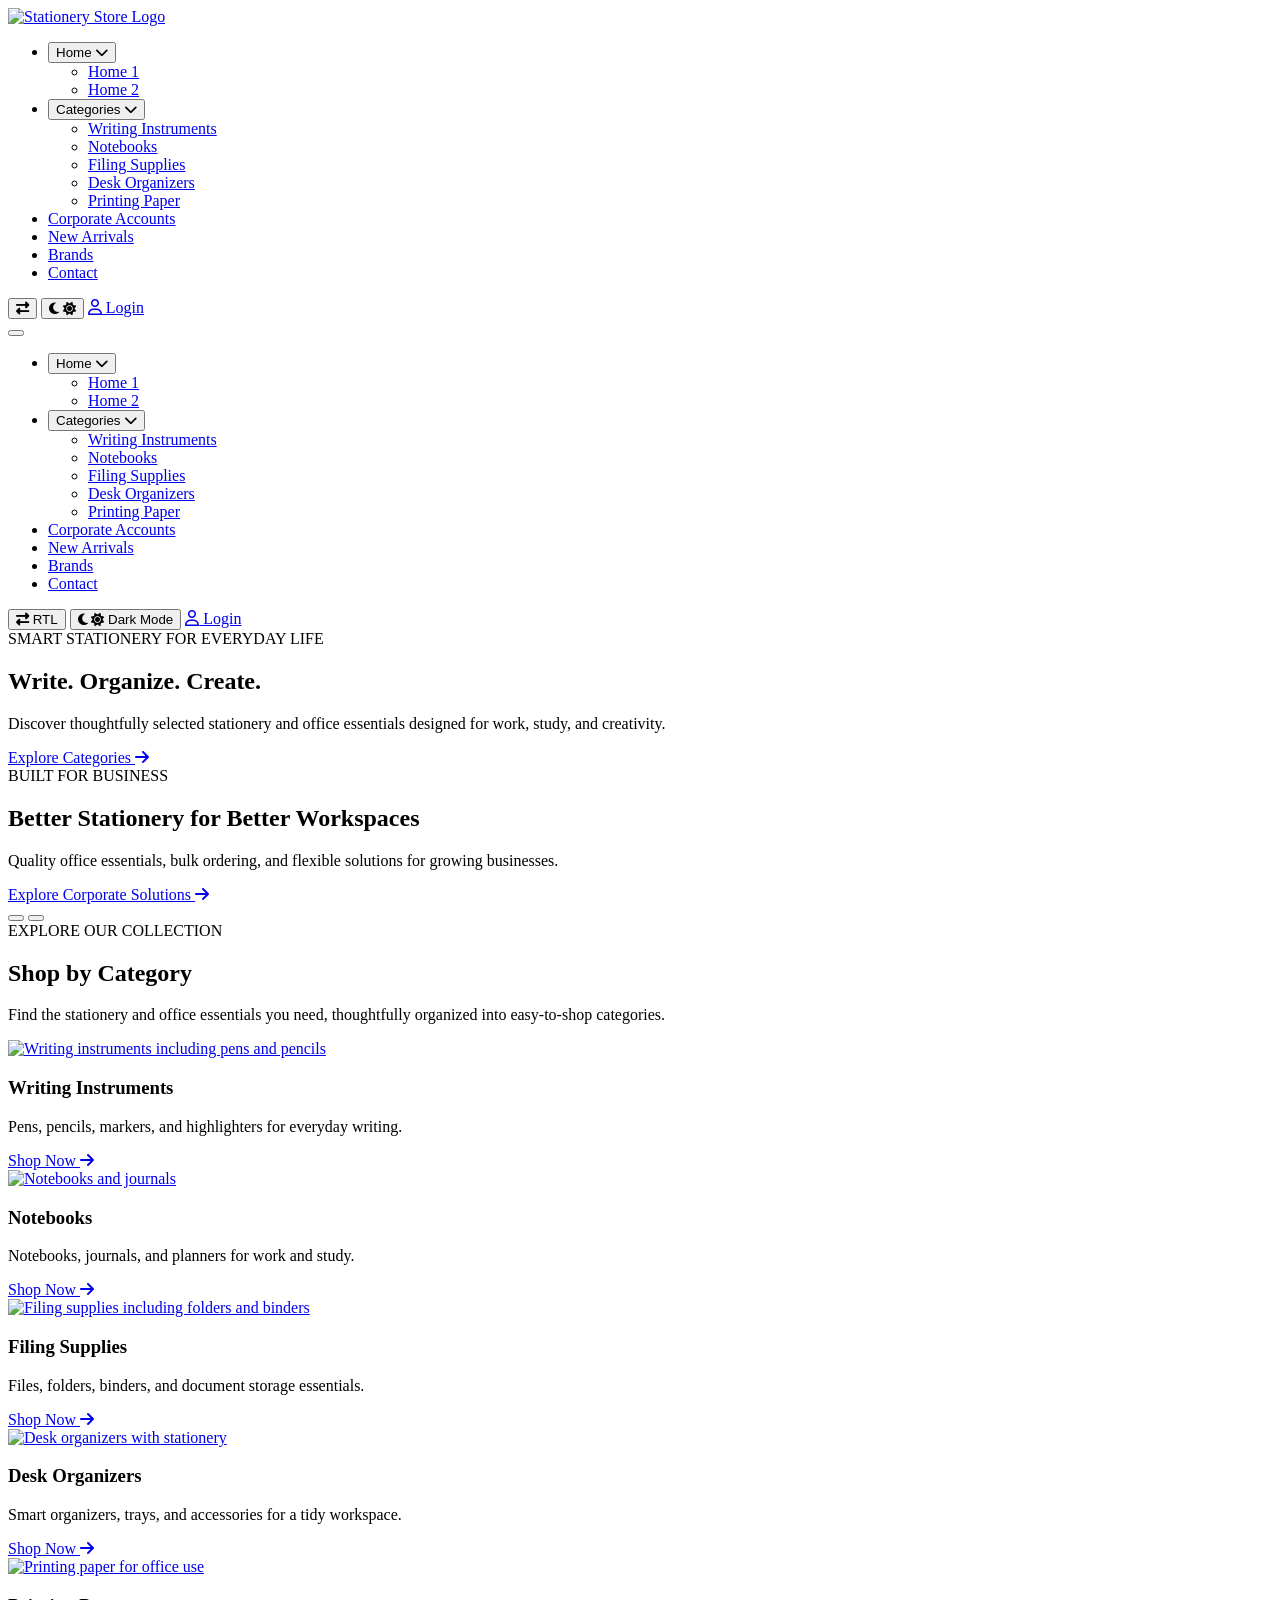
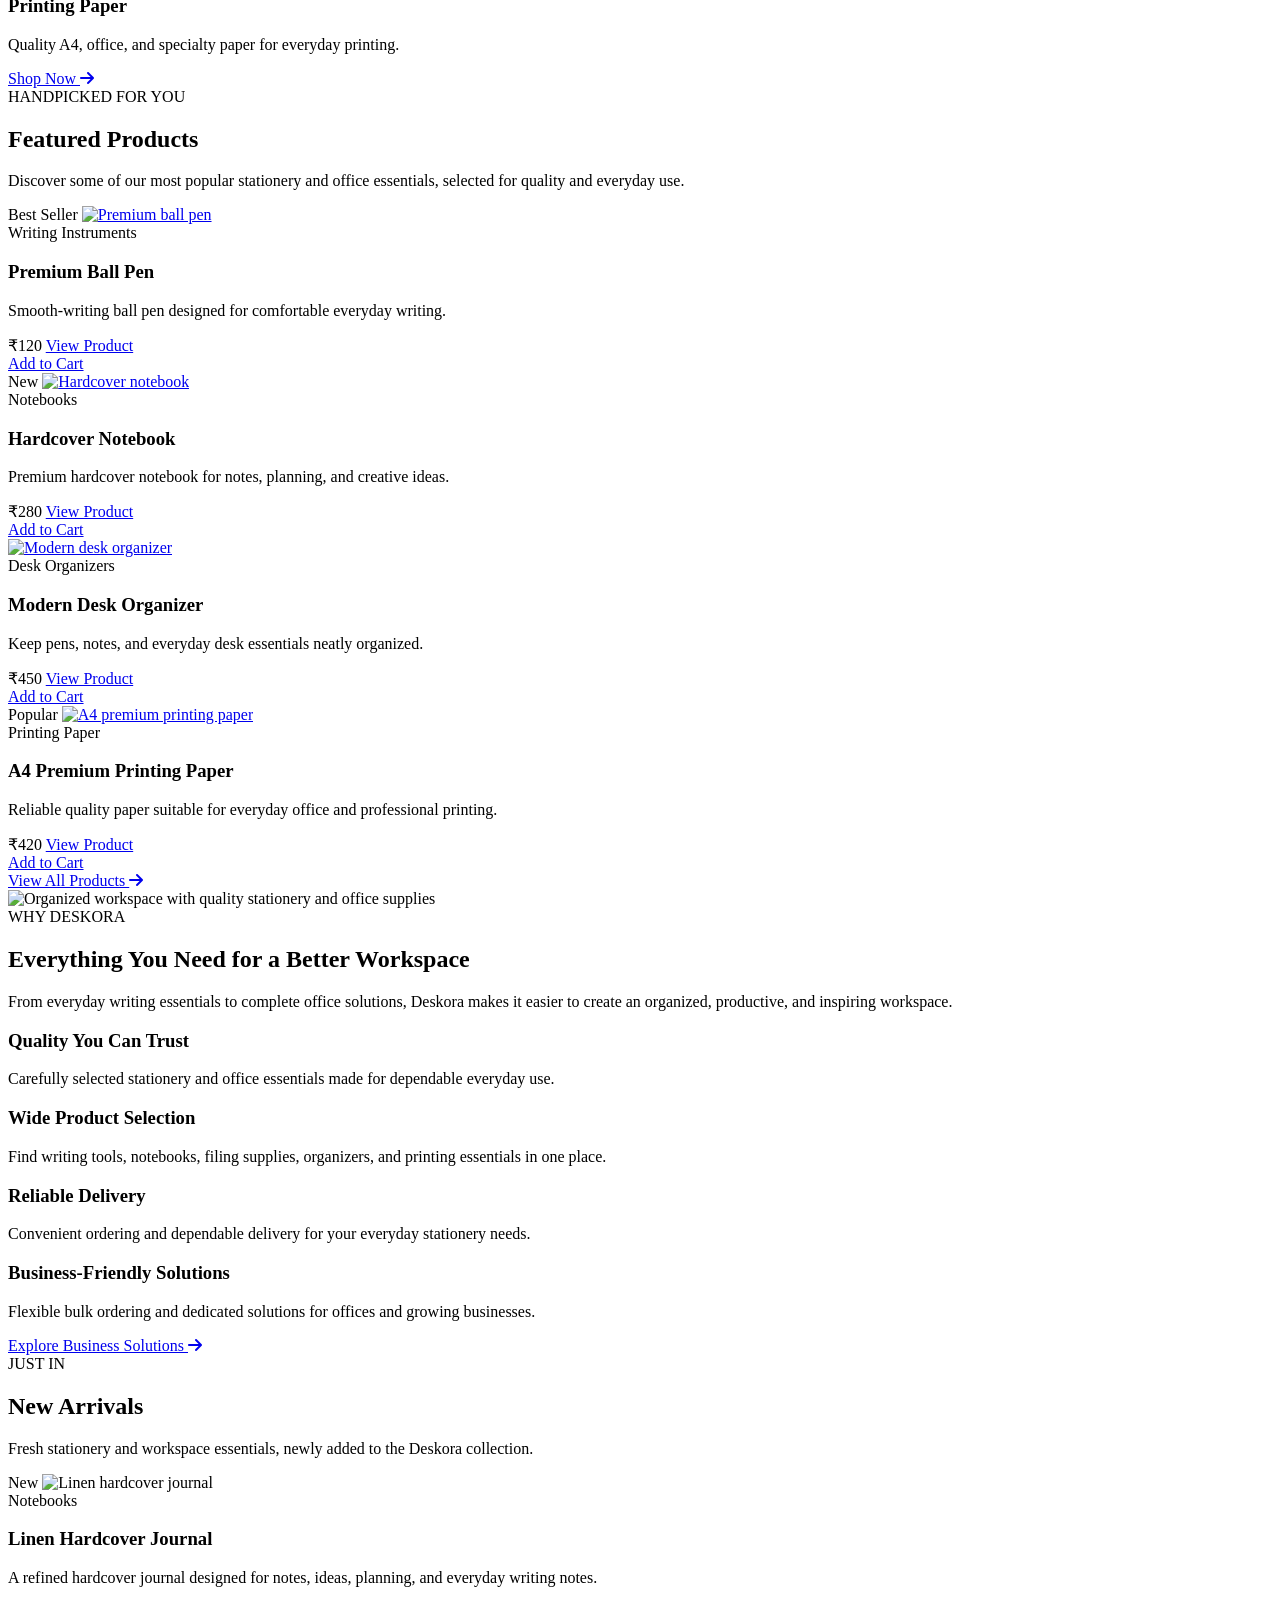
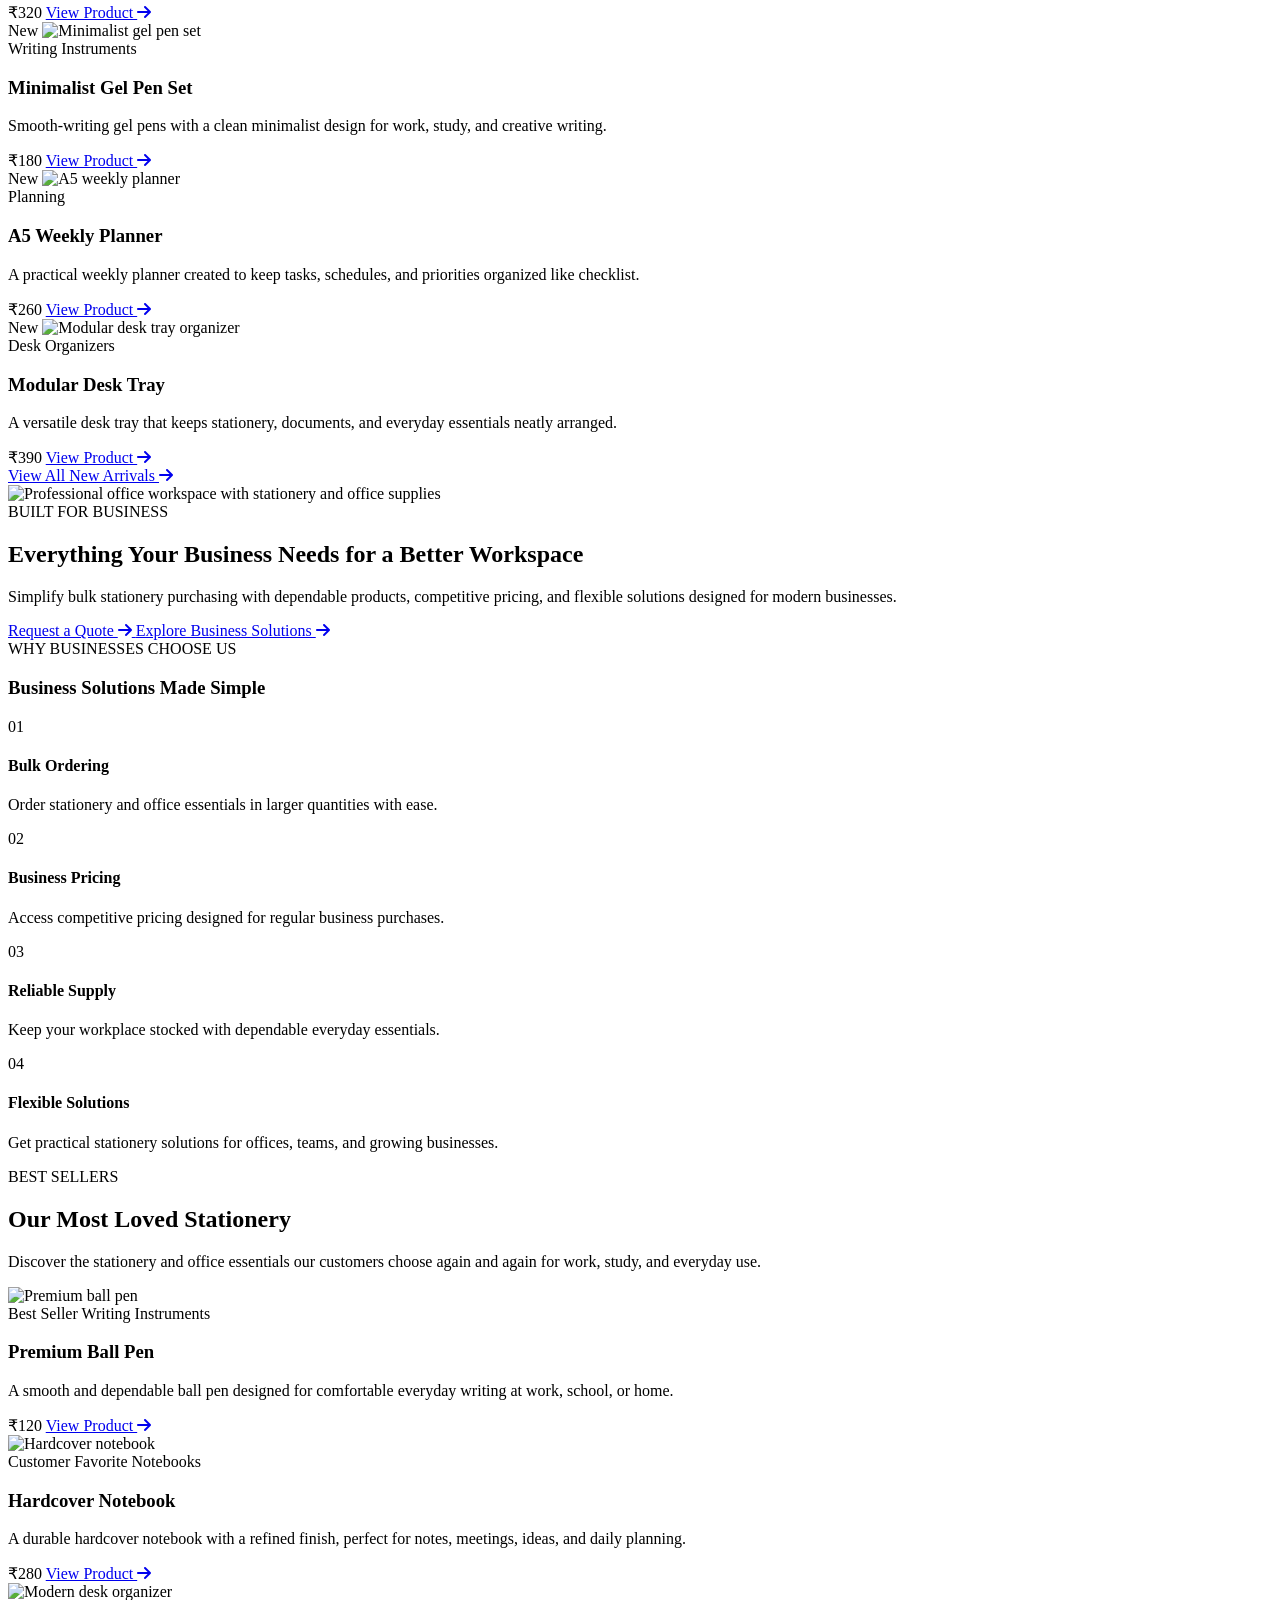
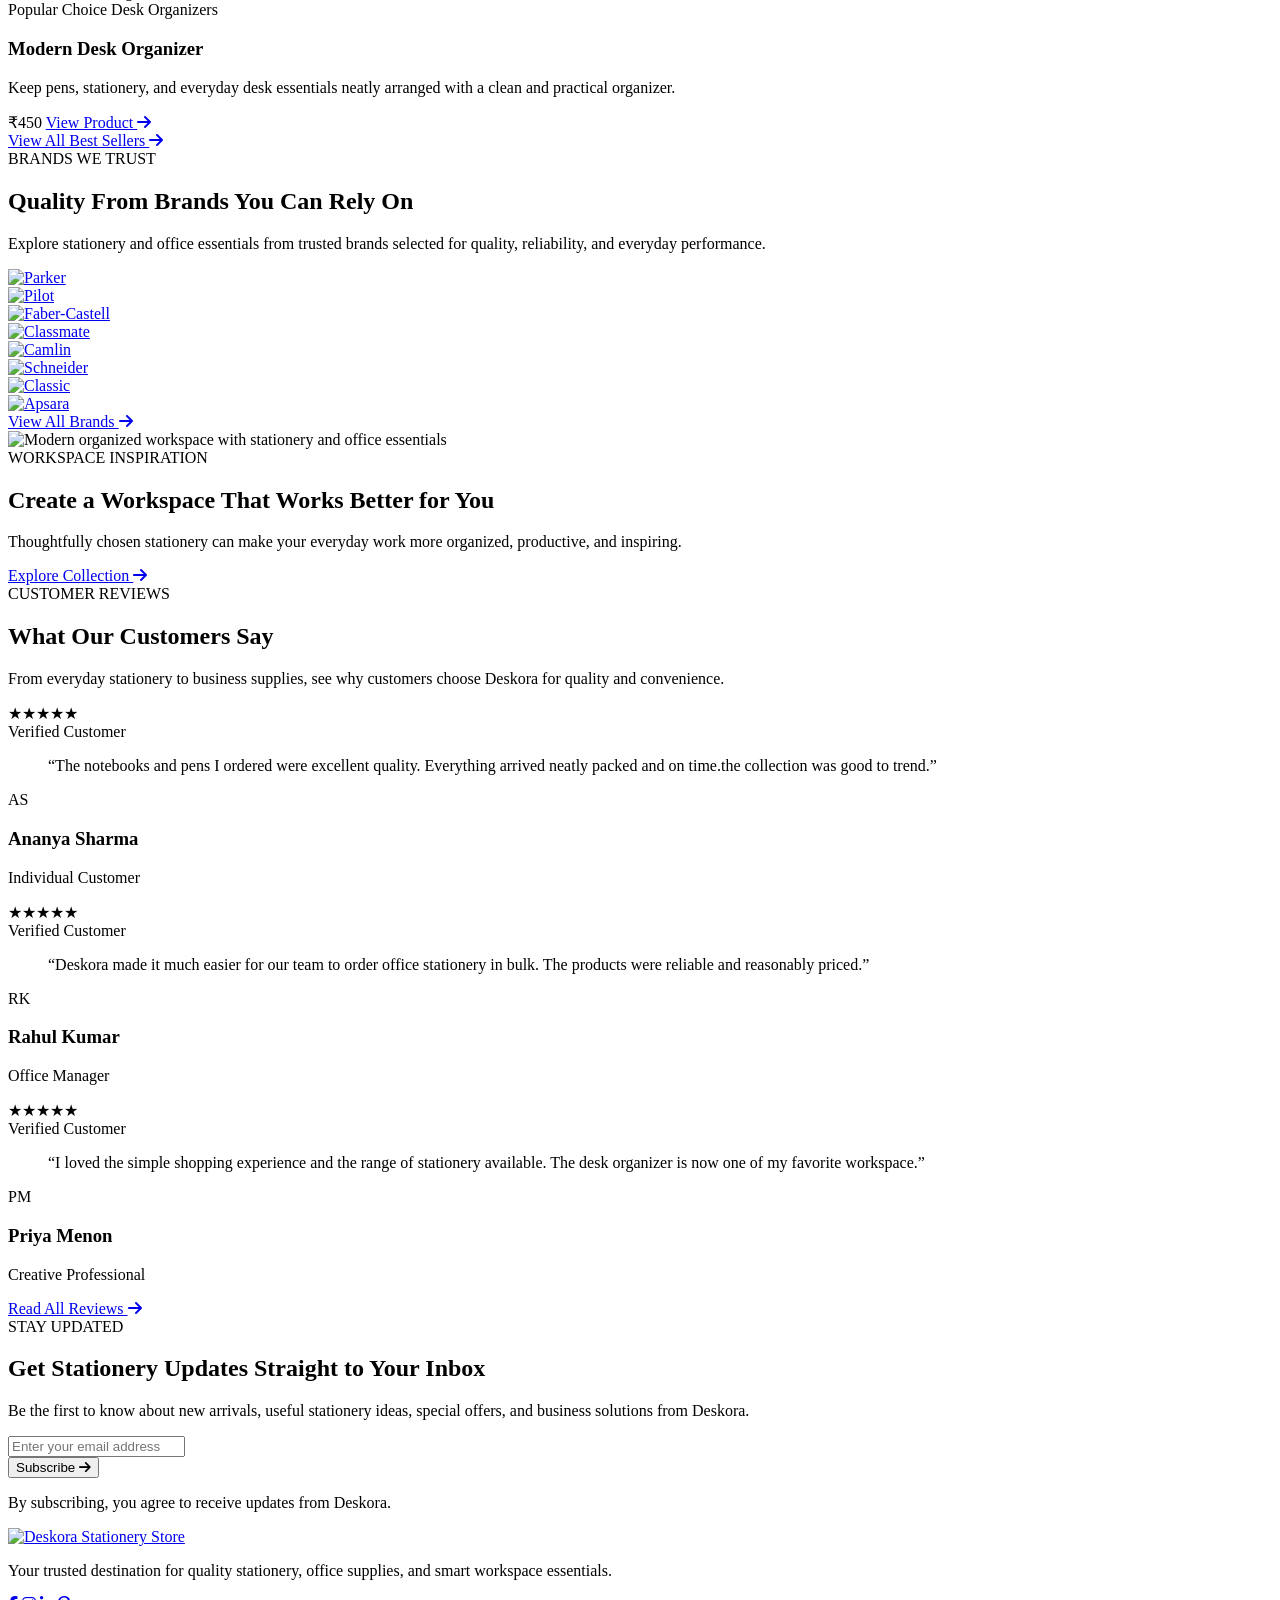
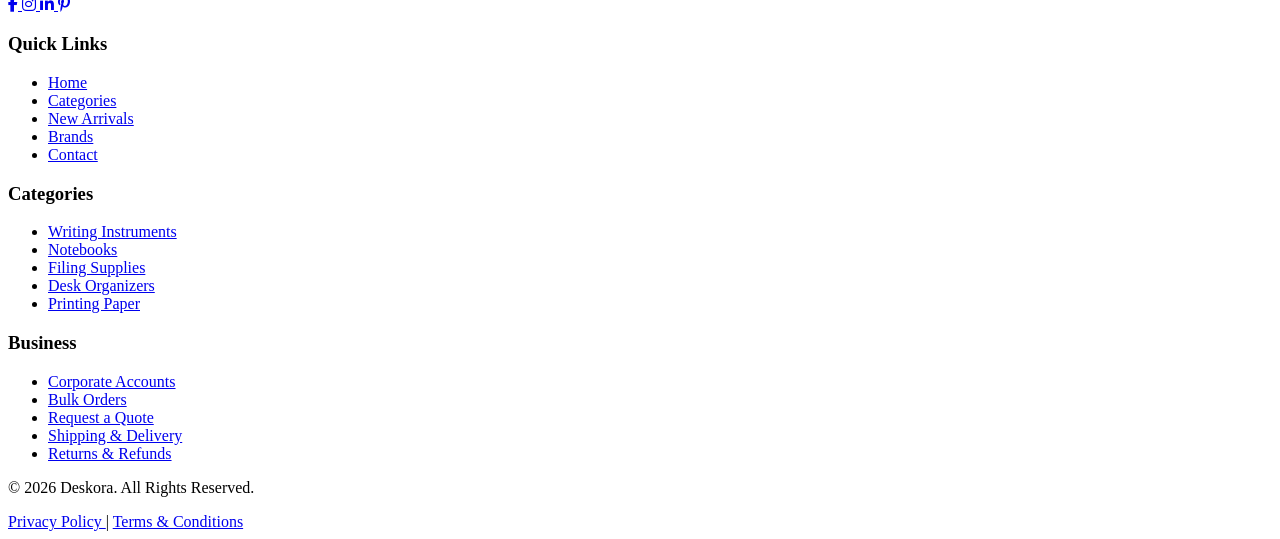
==== index.html @ d276b884 "Add files via upload" ====
<!DOCTYPE html>
<html lang="en" dir="ltr">

<head>

    <!-- =====================================================
         BASIC META
    ====================================================== -->

    <meta charset="UTF-8">

    <meta
        name="viewport"
        content="width=device-width, initial-scale=1.0">

    <meta
        name="description"
        content="Modern stationery and office supplies store for personal and corporate needs.">

    <meta
        name="keywords"
        content="stationery, office supplies, notebooks, pens, paper, corporate supplies">

    <meta name="author" content="Stationery Store">


    <!-- =====================================================
         PAGE TITLE
    ====================================================== -->

    <title>Stationery Store | Office & Stationery Supplies</title>
    <!-- =========================================================
     FAVICON
========================================================= -->

<link
    rel="icon"
    type="image/png"
    href="images/logo.png"
>


    <!-- =====================================================
         GOOGLE FONT
         We will keep one font family consistent
         throughout the complete website.
    ====================================================== -->

    <link rel="preconnect" href="https://fonts.googleapis.com">

    <link rel="preconnect"
          href="https://fonts.gstatic.com"
          crossorigin>

    <link
        href="https://fonts.googleapis.com/css2?family=Inter:wght@400;500;600;700&display=swap"
        rel="stylesheet">


    <!-- =====================================================
         FONT AWESOME
         Used for header icons
    ====================================================== -->

    <link
        rel="stylesheet"
        href="https://cdnjs.cloudflare.com/ajax/libs/font-awesome/6.5.2/css/all.min.css">


    <!-- =====================================================
         MAIN CSS
         Part 2
    ====================================================== -->

    <link
        rel="stylesheet"
        href="css/style.css">


    <!-- =====================================================
         RESPONSIVE CSS
         Part 3
    ====================================================== -->

    <link
        rel="stylesheet"
        href="css/responsive.css">

</head>


<body>


    <!-- =====================================================
         HEADER
    ====================================================== -->

    <header class="site-header" id="siteHeader">

        <div class="header-container">


            <!-- =================================================
                 LOGO
            ================================================== -->

            <a
                href="index.html"
                class="site-logo"
                aria-label="Stationery Store Home">

                <img
                    src="images/logo.png"
                    alt="Stationery Store Logo">

            </a>


            <!-- =================================================
                 DESKTOP NAVIGATION
            ================================================== -->

            <nav
                class="main-navigation"
                id="mainNavigation"
                aria-label="Main Navigation">

                <ul class="nav-list">


                    <!-- =========================================
                         HOME
                    ========================================== -->

                    <li class="nav-item nav-item-dropdown">

                        <button
                            type="button"
                            class="nav-link dropdown-toggle active"
                            aria-expanded="false"
                            aria-haspopup="true">

                            <span>Home</span>

                            <i
                                class="fa-solid fa-chevron-down"
                                aria-hidden="true">
                            </i>

                        </button>


                        <ul class="dropdown-menu">

                            <li>

                                <a
                                    href="index.html"
                                    class="dropdown-link active">

                                    Home 1

                                </a>

                            </li>


                            <li>

                                <a
                                    href="home-2.html"
                                    class="dropdown-link">

                                    Home 2

                                </a>

                            </li>

                        </ul>

                    </li>


                    <!-- =========================================
                         CATEGORIES
                    ========================================== -->

                    <li class="nav-item nav-item-dropdown">

                        <button
                            type="button"
                            class="nav-link dropdown-toggle"
                            aria-expanded="false"
                            aria-haspopup="true">

                            <span>Categories</span>

                            <i
                                class="fa-solid fa-chevron-down"
                                aria-hidden="true">
                            </i>

                        </button>


                        <ul class="dropdown-menu">


                            <li>

                                <a
                                    href="category-writing-instruments.html"
                                    class="dropdown-link">

                                    Writing Instruments

                                </a>

                            </li>


                            <li>

                                <a
                                    href="category-notebooks.html"
                                    class="dropdown-link">

                                    Notebooks

                                </a>

                            </li>


                            <li>

                                <a
                                    href="category-filing-supplies.html"
                                    class="dropdown-link">

                                    Filing Supplies

                                </a>

                            </li>


                            <li>

                                <a
                                    href="category-desk-organizers.html"
                                    class="dropdown-link">

                                    Desk Organizers

                                </a>

                            </li>


                            <li>

                                <a
                                    href="category-printing-paper.html"
                                    class="dropdown-link">

                                    Printing Paper

                                </a>

                            </li>

                        </ul>

                    </li>


                    <!-- =========================================
                         CORPORATE ACCOUNTS
                    ========================================== -->

                    <li class="nav-item">

                        <a
                            href="corporate-accounts.html"
                            class="nav-link">

                            Corporate Accounts

                        </a>

                    </li>


                    <!-- =========================================
                         NEW ARRIVALS
                    ========================================== -->

                    <li class="nav-item">

                        <a
                            href="new-arrivals.html"
                            class="nav-link">

                            New Arrivals

                        </a>

                    </li>


                    <!-- =========================================
                         BRANDS
                    ========================================== -->

                    <li class="nav-item">

                        <a
                            href="brands.html"
                            class="nav-link">

                            Brands

                        </a>

                    </li>


                    <!-- =========================================
                         CONTACT
                    ========================================== -->

                    <li class="nav-item">

                        <a
                            href="contact.html"
                            class="nav-link">

                            Contact

                        </a>

                    </li>

                </ul>

            </nav>


            <!-- =================================================
                 HEADER ACTIONS
            ================================================== -->

            <div class="header-actions">


                <!-- =============================================
                     RTL BUTTON
                ============================================== -->

                <button
                    type="button"
                    class="header-action-btn rtl-toggle-btn"
                    id="rtlToggleBtn"
                    aria-label="Switch RTL layout"
                    title="RTL">

                    <i
                        class="fa-solid fa-right-left"
                        aria-hidden="true">
                    </i>

                    

                </button>


                <!-- =============================================
                     DARK MODE BUTTON
                ============================================== -->

                <button
                    type="button"
                    class="header-action-btn theme-toggle-btn"
                    id="themeToggleBtn"
                    aria-label="Toggle dark mode"
                    title="Dark Mode">

                    <i
                        class="fa-solid fa-moon theme-icon theme-icon-dark"
                        aria-hidden="true">
                    </i>

                    <i
                        class="fa-solid fa-sun theme-icon theme-icon-light"
                        aria-hidden="true">
                    </i>

                    

                </button>


                <!-- =============================================
                     LOGIN BUTTON
                ============================================== -->

                <a
                    href="login.html"
                    class="header-login-btn">

                    <i
                        class="fa-regular fa-user"
                        aria-hidden="true">
                    </i>

                    <span>
                        Login
                    </span>

                </a>

            </div>


            <!-- =================================================
                 HAMBURGER BUTTON
                 Mobile + iPad Mini + iPad Pro
            ================================================== -->

            <button
                type="button"
                class="menu-toggle"
                id="menuToggle"
                aria-label="Open navigation menu"
                aria-expanded="false"
                aria-controls="mobileMenu">

                <span class="menu-line"></span>
                <span class="menu-line"></span>
                <span class="menu-line"></span>

            </button>

        </div>


        <!-- =====================================================
             MOBILE / TABLET MENU
             All menus + buttons are inside hamburger
        ====================================================== -->

        <div
            class="mobile-menu"
            id="mobileMenu">

            <div class="mobile-menu-inner">


                <!-- =============================================
                     MOBILE NAVIGATION
                ============================================== -->

                <nav
                    class="mobile-navigation"
                    aria-label="Mobile Navigation">

                    <ul class="mobile-nav-list">


                        <!-- =====================================
                             HOME
                        ====================================== -->

                        <li class="mobile-nav-item mobile-dropdown">

                            <button
                                type="button"
                                class="mobile-nav-link mobile-dropdown-toggle active"
                                aria-expanded="false">

                                <span>Home</span>

                                <i
                                    class="fa-solid fa-chevron-down"
                                    aria-hidden="true">
                                </i>

                            </button>


                            <ul class="mobile-dropdown-menu">

                                <li>

                                    <a
                                        href="home-1.html"
                                        class="mobile-dropdown-link active">

                                        Home 1

                                    </a>

                                </li>


                                <li>

                                    <a
                                        href="home-2.html"
                                        class="mobile-dropdown-link">

                                        Home 2

                                    </a>

                                </li>

                            </ul>

                        </li>


                        <!-- =====================================
                             CATEGORIES
                        ====================================== -->

                        <li class="mobile-nav-item mobile-dropdown">

                            <button
                                type="button"
                                class="mobile-nav-link mobile-dropdown-toggle"
                                aria-expanded="false">

                                <span>Categories</span>

                                <i
                                    class="fa-solid fa-chevron-down"
                                    aria-hidden="true">
                                </i>

                            </button>


                            <ul class="mobile-dropdown-menu">

                                <li>

                                    <a
                                        href="category-writing-instruments.html"
                                        class="mobile-dropdown-link">

                                        Writing Instruments

                                    </a>

                                </li>


                                <li>

                                    <a
                                        href="category-notebooks.html"
                                        class="mobile-dropdown-link">

                                        Notebooks

                                    </a>

                                </li>


                                <li>

                                    <a
                                        href="category-filing-supplies.html"
                                        class="mobile-dropdown-link">

                                        Filing Supplies

                                    </a>

                                </li>


                                <li>

                                    <a
                                        href="category-desk-organizers.html"
                                        class="mobile-dropdown-link">

                                        Desk Organizers

                                    </a>

                                </li>


                                <li>

                                    <a
                                        href="category-printing-paper.html"
                                        class="mobile-dropdown-link">

                                        Printing Paper

                                    </a>

                                </li>

                            </ul>

                        </li>


                        <!-- =====================================
                             CORPORATE ACCOUNTS
                        ====================================== -->

                        <li class="mobile-nav-item">

                            <a
                                href="corporate-accounts.html"
                                class="mobile-nav-link">

                                Corporate Accounts

                            </a>

                        </li>


                        <!-- =====================================
                             NEW ARRIVALS
                        ====================================== -->

                        <li class="mobile-nav-item">

                            <a
                                href="new-arrivals.html"
                                class="mobile-nav-link">

                                New Arrivals

                            </a>

                        </li>


                        <!-- =====================================
                             BRANDS
                        ====================================== -->

                        <li class="mobile-nav-item">

                            <a
                                href="brands.html"
                                class="mobile-nav-link">

                                Brands

                            </a>

                        </li>


                        <!-- =====================================
                             CONTACT
                        ====================================== -->

                        <li class="mobile-nav-item">

                            <a
                                href="contact.html"
                                class="mobile-nav-link">

                                Contact

                            </a>

                        </li>

                    </ul>

                </nav>


                <!-- =============================================
                     MOBILE ACTIONS
                     RTL + DARK MODE + LOGIN
                ============================================== -->

                <div class="mobile-menu-actions">


                    <!-- RTL -->

                    <button
                        type="button"
                        class="mobile-action-btn rtl-toggle-btn"
                        id="mobileRtlToggleBtn">

                        <i
                            class="fa-solid fa-right-left"
                            aria-hidden="true">
                        </i>

                        <span>RTL</span>

                    </button>


                    <!-- DARK MODE -->

                    <button
                        type="button"
                        class="mobile-action-btn theme-toggle-btn"
                        id="mobileThemeToggleBtn">

                        <i
                            class="fa-solid fa-moon theme-icon theme-icon-dark"
                            aria-hidden="true">
                        </i>

                        <i
                            class="fa-solid fa-sun theme-icon theme-icon-light"
                            aria-hidden="true">
                        </i>

                        <span class="theme-text">
                            Dark Mode
                        </span>

                    </button>


                    <!-- LOGIN -->

                    <a
                        href="login.html"
                        class="mobile-login-btn">

                        <i
                            class="fa-regular fa-user"
                            aria-hidden="true">
                        </i>

                        <span>
                            Login
                        </span>

                    </a>

                </div>

            </div>

        </div>

    </header>


    <!-- =====================================================
         MAIN CONTENT STARTS HERE
         We will add sections later.
    ====================================================== -->

    <main id="mainContent">

        <!-- =========================================================
     DESKORA STATIONERY STORE
     HOME 1
     HERO SECTION
     PART 1 - HTML
========================================================= -->

<section class="hero-section" id="heroSection">

    <div class="hero-slider" id="heroSlider">

        <!-- =================================================
             SLIDE 1
        ================================================== -->
        <div class="hero-slide hero-slide-1 is-active">

            <div class="hero-overlay"></div>

            <div class="hero-container">

                <div class="hero-content">

                    <span class="hero-eyebrow">
                        SMART STATIONERY FOR EVERYDAY LIFE
                    </span>

                    <h1 class="hero-title">
                        Write. Organize. Create.
                    </h1>

                    <p class="hero-description">
                        Discover thoughtfully selected stationery
                        and office essentials designed for work,
                        study, and creativity.
                    </p>

                    <div class="hero-actions">

                        <a
                            href="categories.html"
                            class="hero-primary-btn"
                        >
                            Explore Categories
                            <i class="fas fa-arrow-right"></i>
                        </a>

                    </div>

                </div>

            </div>

        </div>


        <!-- =================================================
             SLIDE 2
        ================================================== -->
        <div class="hero-slide hero-slide-2">

            <div class="hero-overlay"></div>

            <div class="hero-container">

                <div class="hero-content">

                    <span class="hero-eyebrow">
                        BUILT FOR BUSINESS
                    </span>

                    <h2 class="hero-title">
                        Better Stationery for Better Workspaces
                    </h2>

                    <p class="hero-description">
                        Quality office essentials, bulk ordering,
                        and flexible solutions for growing businesses.
                    </p>

                    <div class="hero-actions">

                        <a
                            href="corporate-accounts.html"
                            class="hero-primary-btn"
                        >
                            Explore Corporate Solutions
                            <i class="fas fa-arrow-right"></i>
                        </a>

                    </div>

                </div>

            </div>

        </div>

    </div>


    <!-- =================================================
         SLIDE INDICATORS
    ================================================== -->

    <div class="hero-indicators" aria-label="Hero slides">

        <button
            type="button"
            class="hero-indicator is-active"
            data-slide="0"
            aria-label="Go to slide 1"
            aria-current="true"
        ></button>

        <button
            type="button"
            class="hero-indicator"
            data-slide="1"
            aria-label="Go to slide 2"
        ></button>

    </div>

</section>
<!-- =========================================================
     HOME 1
     SECTION 2: SHOP BY CATEGORY
     PART 1 - HTML
========================================================= -->

<section class="shop-category-section" id="shopCategorySection">

    <div class="shop-category-container">

        <!-- Section Header -->
        <div class="section-heading shop-category-heading">

            <span class="section-eyebrow">
                EXPLORE OUR COLLECTION
            </span>

            <h2 class="section-title">
                Shop by Category
            </h2>

            <p class="section-description">
                Find the stationery and office essentials you need,
                thoughtfully organized into easy-to-shop categories.
            </p>

        </div>


        <!-- Category Grid -->
        <div class="shop-category-grid">


            <!-- Category 1 -->
            <article class="category-card">

                <a href="category-writing-instruments.html"
                   class="category-image-link"
                   aria-label="Shop Writing Instruments">

                    <div class="category-image-wrapper">
                        <img
                            src="images/category-writing-instruments.jpg"
                            alt="Writing instruments including pens and pencils"
                            class="category-image"
                            loading="lazy"
                        >
                    </div>

                </a>

                <div class="category-content">

                    <h3 class="category-title">
                        Writing Instruments
                    </h3>

                    <p class="category-description">
                        Pens, pencils, markers, and highlighters
                        for everyday writing.
                    </p>

                    <a href="category-writing-instruments.html"
                       class="category-link">
                        Shop Now
                        <i class="fas fa-arrow-right" aria-hidden="true"></i>
                    </a>

                </div>

            </article>


            <!-- Category 2 -->
            <article class="category-card">

                <a href="category-notebooks.html"
                   class="category-image-link"
                   aria-label="Shop Notebooks">

                    <div class="category-image-wrapper">
                        <img
                            src="images/category-notebooks.jpg"
                            alt="Notebooks and journals"
                            class="category-image"
                            loading="lazy"
                        >
                    </div>

                </a>

                <div class="category-content">

                    <h3 class="category-title">
                        Notebooks
                    </h3>

                    <p class="category-description">
                        Notebooks, journals, and planners
                        for work and study.
                    </p>

                    <a href="category-notebooks.html"
                       class="category-link">
                        Shop Now
                        <i class="fas fa-arrow-right" aria-hidden="true"></i>
                    </a>

                </div>

            </article>


            <!-- Category 3 -->
            <article class="category-card">

                <a href="category-filing-supplies.html"
                   class="category-image-link"
                   aria-label="Shop Filing Supplies">

                    <div class="category-image-wrapper">
                        <img
                            src="images/category-filing-supplies.jpg"
                            alt="Filing supplies including folders and binders"
                            class="category-image"
                            loading="lazy"
                        >
                    </div>

                </a>

                <div class="category-content">

                    <h3 class="category-title">
                        Filing Supplies
                    </h3>

                    <p class="category-description">
                        Files, folders, binders, and document
                        storage essentials.
                    </p>

                    <a href="category-filing-supplies.html"
                       class="category-link">
                        Shop Now
                        <i class="fas fa-arrow-right" aria-hidden="true"></i>
                    </a>

                </div>

            </article>


            <!-- Category 4 -->
            <article class="category-card">

                <a href="category-desk-organizers.html"
                   class="category-image-link"
                   aria-label="Shop Desk Organizers">

                    <div class="category-image-wrapper">
                        <img
                            src="images/category-desk-organizers.jpg"
                            alt="Desk organizers with stationery"
                            class="category-image"
                            loading="lazy"
                        >
                    </div>

                </a>

                <div class="category-content">

                    <h3 class="category-title">
                        Desk Organizers
                    </h3>

                    <p class="category-description">
                        Smart organizers, trays, and accessories
                        for a tidy workspace.
                    </p>

                    <a href="category-desk-organizers.html"
                       class="category-link">
                        Shop Now
                        <i class="fas fa-arrow-right" aria-hidden="true"></i>
                    </a>

                </div>

            </article>


            <!-- Category 5 -->
            <article class="category-card">

                <a href="category-printing-paper.html"
                   class="category-image-link"
                   aria-label="Shop Printing Paper">

                    <div class="category-image-wrapper">
                        <img
                            src="images/category-printing-paper.jpg"
                            alt="Printing paper for office use"
                            class="category-image"
                            loading="lazy"
                        >
                    </div>

                </a>

                <div class="category-content">

                    <h3 class="category-title">
                        Printing Paper
                    </h3>

                    <p class="category-description">
                        Quality A4, office, and specialty paper
                        for everyday printing.
                    </p>

                    <a href="category-printing-paper.html"
                       class="category-link">
                        Shop Now
                        <i class="fas fa-arrow-right" aria-hidden="true"></i>
                    </a>

                </div>

            </article>


        </div>

    </div>

</section>
<!-- =========================================================
     HOME 1
     SECTION 3: FEATURED PRODUCTS
     PART 1 - HTML
========================================================= -->

<section class="featured-products-section" id="featuredProductsSection">

    <div class="featured-products-container">

        <!-- Section Header -->
        <div class="section-heading featured-products-heading">

            <span class="section-eyebrow">
                HANDPICKED FOR YOU
            </span>

            <h2 class="section-title">
                Featured Products
            </h2>

            <p class="section-description">
                Discover some of our most popular stationery and
                office essentials, selected for quality and everyday use.
            </p>

        </div>


        <!-- Product Grid -->
        <div class="featured-products-grid">


            <!-- Product 1 -->
            <article class="product-card">

                <div class="product-image-wrapper">

                    <span class="product-badge">
                        Best Seller
                    </span>

                    <a href="product-premium-ball-pen.html"
                       class="product-image-link"
                       aria-label="View Premium Ball Pen">

                        <img
                            src="images/product-premium-ball-pen.jpg"
                            alt="Premium ball pen"
                            class="product-image"
                            loading="lazy"
                        >

                    </a>

                </div>

                <div class="product-content">

                    <span class="product-category">
                        Writing Instruments
                    </span>

                    <h3 class="product-title">
                        Premium Ball Pen
                    </h3>

                    <p class="product-description">
                        Smooth-writing ball pen designed for
                        comfortable everyday writing.
                    </p>

                    <div class="product-bottom">

                        <span class="product-price">
                            ₹120
                        </span>

                        <a href="#"
                           class="product-view-link">
                            View Product
                        </a>

                    </div>

                    <a href="#"
                       class="product-primary-btn">
                        Add to Cart
                    </a>

                </div>

            </article>


            <!-- Product 2 -->
            <article class="product-card">

                <div class="product-image-wrapper">

                    <span class="product-badge product-badge-new">
                        New
                    </span>

                    <a href="product-hardcover-notebook.html"
                       class="product-image-link"
                       aria-label="View Hardcover Notebook">

                        <img
                            src="images/product-hardcover-notebook.jpg"
                            alt="Hardcover notebook"
                            class="product-image"
                            loading="lazy"
                        >

                    </a>

                </div>

                <div class="product-content">

                    <span class="product-category">
                        Notebooks
                    </span>

                    <h3 class="product-title">
                        Hardcover Notebook
                    </h3>

                    <p class="product-description">
                        Premium hardcover notebook for notes,
                        planning, and creative ideas.
                    </p>

                    <div class="product-bottom">

                        <span class="product-price">
                            ₹280
                        </span>

                        <a href="#"
                           class="product-view-link">
                            View Product
                        </a>

                    </div>

                    <a href="#"
                       class="product-primary-btn">
                        Add to Cart
                    </a>

                </div>

            </article>


            <!-- Product 3 -->
            <article class="product-card">

                <div class="product-image-wrapper">

                    <a href="product-desk-organizer.html"
                       class="product-image-link"
                       aria-label="View Desk Organizer">

                        <img
                            src="images/product-desk-organizer.jpg"
                            alt="Modern desk organizer"
                            class="product-image"
                            loading="lazy"
                        >

                    </a>

                </div>

                <div class="product-content">

                    <span class="product-category">
                        Desk Organizers
                    </span>

                    <h3 class="product-title">
                        Modern Desk Organizer
                    </h3>

                    <p class="product-description">
                        Keep pens, notes, and everyday desk
                        essentials neatly organized.
                    </p>

                    <div class="product-bottom">

                        <span class="product-price">
                            ₹450
                        </span>

                        <a href="#"
                           class="product-view-link">
                            View Product
                        </a>

                    </div>

                    <a href="#"
                       class="product-primary-btn">
                        Add to Cart
                    </a>

                </div>

            </article>


            <!-- Product 4 -->
            <article class="product-card">

                <div class="product-image-wrapper">

                    <span class="product-badge">
                        Popular
                    </span>

                    <a href="product-a4-printing-paper.html"
                       class="product-image-link"
                       aria-label="View A4 Premium Printing Paper">

                        <img
                            src="images/product-a4-printing-paper.jpg"
                            alt="A4 premium printing paper"
                            class="product-image"
                            loading="lazy"
                        >

                    </a>

                </div>

                <div class="product-content">

                    <span class="product-category">
                        Printing Paper
                    </span>

                    <h3 class="product-title">
                        A4 Premium Printing Paper
                    </h3>

                    <p class="product-description">
                        Reliable quality paper suitable for
                        everyday office and professional printing.
                    </p>

                    <div class="product-bottom">

                        <span class="product-price">
                            ₹420
                        </span>

                        <a href="#"
                           class="product-view-link">
                            View Product
                        </a>

                    </div>

                    <a href="#"
                       class="product-primary-btn">
                        Add to Cart
                    </a>

                </div>

            </article>


        </div>


        <!-- View All Products -->
        <div class="featured-products-footer">

            <a href="#"
               class="featured-products-view-all">
                View All Products
                <i class="fas fa-arrow-right" aria-hidden="true"></i>
            </a>

        </div>

    </div>

</section>
<!-- =========================================================
     HOME 1
     SECTION 4: WHY CHOOSE DESKORA
     PART 1 - HTML
========================================================= -->

<section class="why-choose-section" id="whyChooseSection">

    <div class="why-choose-container">

        <div class="why-choose-grid">

            <!-- Left: Image -->
            <div class="why-choose-image-column">

                <div class="why-choose-image-wrapper">

                    <img
                        src="images/why-choose-deskora.jpg"
                        alt="Organized workspace with quality stationery and office supplies"
                        class="why-choose-image"
                        loading="lazy"
                    >

                </div>

            </div>


            <!-- Right: Content -->
            <div class="why-choose-content">

                <span class="section-eyebrow">
                    WHY DESKORA
                </span>

                <h2 class="section-title">
                    Everything You Need for a Better Workspace
                </h2>

                <p class="why-choose-intro">
                    From everyday writing essentials to complete office
                    solutions, Deskora makes it easier to create an
                    organized, productive, and inspiring workspace.
                </p>


                <!-- Benefit 1 -->
                <div class="why-choose-item">

                    <div class="why-choose-item-content">

                        <h3 class="why-choose-item-title">
                            Quality You Can Trust
                        </h3>

                        <p class="why-choose-item-description">
                            Carefully selected stationery and office
                            essentials made for dependable everyday use.
                        </p>

                    </div>

                </div>


                <!-- Benefit 2 -->
                <div class="why-choose-item">

                    <div class="why-choose-item-content">

                        <h3 class="why-choose-item-title">
                            Wide Product Selection
                        </h3>

                        <p class="why-choose-item-description">
                            Find writing tools, notebooks, filing supplies,
                            organizers, and printing essentials in one place.
                        </p>

                    </div>

                </div>


                <!-- Benefit 3 -->
                <div class="why-choose-item">

                    <div class="why-choose-item-content">

                        <h3 class="why-choose-item-title">
                            Reliable Delivery
                        </h3>

                        <p class="why-choose-item-description">
                            Convenient ordering and dependable delivery
                            for your everyday stationery needs.
                        </p>

                    </div>

                </div>


                <!-- Benefit 4 -->
                <div class="why-choose-item">

                    <div class="why-choose-item-content">

                        <h3 class="why-choose-item-title">
                            Business-Friendly Solutions
                        </h3>

                        <p class="why-choose-item-description">
                            Flexible bulk ordering and dedicated solutions
                            for offices and growing businesses.
                        </p>

                    </div>

                </div>


                <!-- CTA -->
                <div class="why-choose-action">

                    <a href="corporate-accounts.html"
                       class="why-choose-btn">
                        Explore Business Solutions
                        <i class="fas fa-arrow-right" aria-hidden="true"></i>
                    </a>

                </div>

            </div>

        </div>

    </div>

</section>
<!-- =========================================================
     NEW ARRIVALS
     SECTION 5: NEW ARRIVALS
     PART 1 - HTML
========================================================= -->

<section class="new-arrivals-section" id="newArrivalsSection">

    <div class="new-arrivals-container">

        <!-- Section Header -->
        <div class="new-arrivals-header">

            <span class="section-eyebrow">
                JUST IN
            </span>

            <h2 class="section-title">
                New Arrivals
            </h2>

            <p class="new-arrivals-intro">
                Fresh stationery and workspace essentials, newly added
                to the Deskora collection.
            </p>

        </div>


        <!-- New Arrivals Products -->
        <div class="new-arrivals-grid">


            <!-- Product 1 -->
            <article class="new-arrival-card">

                <div class="new-arrival-image-wrapper">

                    <span class="new-arrival-badge">
                        New
                    </span>

                    <img
                        src="images/new-arrival-linen-journal.jpg"
                        alt="Linen hardcover journal"
                        class="new-arrival-image"
                        loading="lazy"
                    >

                </div>

                <div class="new-arrival-content">

                    <span class="new-arrival-category">
                        Notebooks
                    </span>

                    <h3 class="new-arrival-title">
                        Linen Hardcover Journal
                    </h3>

                    <p class="new-arrival-description">
                        A refined hardcover journal designed for notes,
                        ideas, planning, and everyday writing notes.
                    </p>

                    <div class="new-arrival-bottom">

                        <span class="new-arrival-price">
                            ₹320
                        </span>

                        <a
                            href="#"
                            class="new-arrival-link"
                        >
                            View Product
                            <i
                                class="fas fa-arrow-right"
                                aria-hidden="true"
                            ></i>
                        </a>

                    </div>

                </div>

            </article>


            <!-- Product 2 -->
            <article class="new-arrival-card">

                <div class="new-arrival-image-wrapper">

                    <span class="new-arrival-badge">
                        New
                    </span>

                    <img
                        src="images/new-arrival-gel-pen-set.jpg"
                        alt="Minimalist gel pen set"
                        class="new-arrival-image"
                        loading="lazy"
                    >

                </div>

                <div class="new-arrival-content">

                    <span class="new-arrival-category">
                        Writing Instruments
                    </span>

                    <h3 class="new-arrival-title">
                        Minimalist Gel Pen Set
                    </h3>

                    <p class="new-arrival-description">
                        Smooth-writing gel pens with a clean minimalist
                        design for work, study, and creative writing.
                    </p>

                    <div class="new-arrival-bottom">

                        <span class="new-arrival-price">
                            ₹180
                        </span>

                        <a
                            href="#"
                            class="new-arrival-link"
                        >
                            View Product
                            <i
                                class="fas fa-arrow-right"
                                aria-hidden="true"
                            ></i>
                        </a>

                    </div>

                </div>

            </article>


            <!-- Product 3 -->
            <article class="new-arrival-card">

                <div class="new-arrival-image-wrapper">

                    <span class="new-arrival-badge">
                        New
                    </span>

                    <img
                        src="images/new-arrival-weekly-planner.jpg"
                        alt="A5 weekly planner"
                        class="new-arrival-image"
                        loading="lazy"
                    >

                </div>

                <div class="new-arrival-content">

                    <span class="new-arrival-category">
                        Planning
                    </span>

                    <h3 class="new-arrival-title">
                        A5 Weekly Planner
                    </h3>

                    <p class="new-arrival-description">
                        A practical weekly planner created to keep
                        tasks, schedules, and priorities organized like checklist.
                    </p>

                    <div class="new-arrival-bottom">

                        <span class="new-arrival-price">
                            ₹260
                        </span>

                        <a
                            href="#"
                            class="new-arrival-link"
                        >
                            View Product
                            <i
                                class="fas fa-arrow-right"
                                aria-hidden="true"
                            ></i>
                        </a>

                    </div>

                </div>

            </article>


            <!-- Product 4 -->
            <article class="new-arrival-card">

                <div class="new-arrival-image-wrapper">

                    <span class="new-arrival-badge">
                        New
                    </span>

                    <img
                        src="images/new-arrival-desk-tray.jpg"
                        alt="Modular desk tray organizer"
                        class="new-arrival-image"
                        loading="lazy"
                    >

                </div>

                <div class="new-arrival-content">

                    <span class="new-arrival-category">
                        Desk Organizers
                    </span>

                    <h3 class="new-arrival-title">
                        Modular Desk Tray
                    </h3>

                    <p class="new-arrival-description">
                        A versatile desk tray that keeps stationery,
                        documents, and everyday essentials neatly arranged.
                    </p>

                    <div class="new-arrival-bottom">

                        <span class="new-arrival-price">
                            ₹390
                        </span>

                        <a
                            href="#"
                            class="new-arrival-link"
                        >
                            View Product
                            <i
                                class="fas fa-arrow-right"
                                aria-hidden="true"
                            ></i>

                        </a>

                    </div>

                </div>

            </article>

        </div>


        <!-- Section Action -->
        <div class="new-arrivals-action">

            <a
                href="new-arrivals.html"
                class="new-arrivals-btn"
            >
                View All New Arrivals

                <i
                    class="fas fa-arrow-right"
                    aria-hidden="true"
                ></i>

            </a>

        </div>

    </div>

</section>
<!-- =========================================================
     CORPORATE ACCOUNTS
     SECTION 6: CORPORATE BUSINESS SOLUTIONS
     PART 1 - HTML
========================================================= -->

<section
    class="corporate-accounts-section"
    id="corporateAccountsSection"
>

    <div class="corporate-accounts-container">


        <!-- =================================================
             BUSINESS PROMOTIONAL BANNER
        ================================================== -->

        <div class="corporate-accounts-banner">

            <img
                src="images/corporate-business-workspace.jpg"
                alt="Professional office workspace with stationery and office supplies"
                class="corporate-accounts-banner-image"
                loading="lazy"
            >

            <div class="corporate-accounts-overlay"></div>


            <div class="corporate-accounts-hero-content">

                <span class="section-eyebrow">
                    BUILT FOR BUSINESS
                </span>

                <h2 class="corporate-accounts-title">
                    Everything Your Business Needs
                    for a Better Workspace
                </h2>

                <p class="corporate-accounts-description">
                    Simplify bulk stationery purchasing with dependable
                    products, competitive pricing, and flexible solutions
                    designed for modern businesses.
                </p>


                <!-- Business Actions -->

                <div class="corporate-accounts-actions">

                    <a
                        href="#"
                        class="corporate-primary-btn"
                    >
                        Request a Quote

                        <i
                            class="fas fa-arrow-right"
                            aria-hidden="true"
                        ></i>
                    </a>

                    <a
                        href="corporate-accounts.html"
                        class="corporate-secondary-btn"
                    >
                        Explore Business Solutions

                        <i
                            class="fas fa-arrow-right"
                            aria-hidden="true"
                        ></i>
                    </a>

                </div>

            </div>

        </div>


        <!-- =================================================
             BUSINESS BENEFITS
        ================================================== -->

        <div class="corporate-benefits-section">

            <div class="corporate-benefits-header">

                <span class="section-eyebrow">
                    WHY BUSINESSES CHOOSE US
                </span>

                <h3 class="corporate-benefits-title">
                    Business Solutions Made Simple
                </h3>

            </div>


            <div class="corporate-benefits-grid">


                <!-- Benefit 1 -->

                <article class="corporate-benefit-card">

                    <span class="corporate-benefit-number">
                        01
                    </span>

                    <h4 class="corporate-benefit-title">
                        Bulk Ordering
                    </h4>

                    <p class="corporate-benefit-description">
                        Order stationery and office essentials
                        in larger quantities with ease.
                    </p>

                </article>


                <!-- Benefit 2 -->

                <article class="corporate-benefit-card">

                    <span class="corporate-benefit-number">
                        02
                    </span>

                    <h4 class="corporate-benefit-title">
                        Business Pricing
                    </h4>

                    <p class="corporate-benefit-description">
                        Access competitive pricing designed
                        for regular business purchases.
                    </p>

                </article>


                <!-- Benefit 3 -->

                <article class="corporate-benefit-card">

                    <span class="corporate-benefit-number">
                        03
                    </span>

                    <h4 class="corporate-benefit-title">
                        Reliable Supply
                    </h4>

                    <p class="corporate-benefit-description">
                        Keep your workplace stocked with
                        dependable everyday essentials.
                    </p>

                </article>


                <!-- Benefit 4 -->

                <article class="corporate-benefit-card">

                    <span class="corporate-benefit-number">
                        04
                    </span>

                    <h4 class="corporate-benefit-title">
                        Flexible Solutions
                    </h4>

                    <p class="corporate-benefit-description">
                        Get practical stationery solutions
                        for offices, teams, and growing businesses.
                    </p>

                </article>

            </div>

        </div>

    </div>

</section>
<!-- =========================================================
     BEST SELLERS
     SECTION 7 - PART 1 : HTML
========================================================= -->

<section class="best-sellers-section" id="bestSellersSection">

    <div class="best-sellers-container">

        <!-- Section Header -->
        <div class="best-sellers-header">

            <span class="section-eyebrow">
                BEST SELLERS
            </span>

            <h2 class="section-title">
                Our Most Loved Stationery
            </h2>

            <p class="best-sellers-intro">
                Discover the stationery and office essentials our customers
                choose again and again for work, study, and everyday use.
            </p>

        </div>


        <!-- Best Sellers List -->
        <div class="best-sellers-list">


            <!-- Best Seller 01 -->
            <article class="best-seller-card">

                <div class="best-seller-image-wrapper">

                    <img
                        src="images/best-seller-premium-ball-pen.jpg"
                        alt="Premium ball pen"
                        class="best-seller-image"
                        loading="lazy"
                    >

                </div>


                <div class="best-seller-content">

                    <span class="best-seller-label">
                        Best Seller
                    </span>

                    <span class="best-seller-category">
                        Writing Instruments
                    </span>

                    <h3 class="best-seller-title">
                        Premium Ball Pen
                    </h3>

                    <p class="best-seller-description">
                        A smooth and dependable ball pen designed for
                        comfortable everyday writing at work, school, or home.
                    </p>

                    <div class="best-seller-footer">

                        <span class="best-seller-price">
                            ₹120
                        </span>

                        <a
                            href="#"
                            class="best-seller-link"
                        >
                            View Product
                            <i
                                class="fas fa-arrow-right"
                                aria-hidden="true"
                            ></i>
                        </a>

                    </div>

                </div>

            </article>


            <!-- Best Seller 02 -->
            <article class="best-seller-card">

                <div class="best-seller-image-wrapper">

                    <img
                        src="images/best-seller-hardcover-notebook.jpg"
                        alt="Hardcover notebook"
                        class="best-seller-image"
                        loading="lazy"
                    >

                </div>


                <div class="best-seller-content">

                    <span class="best-seller-label">
                        Customer Favorite
                    </span>

                    <span class="best-seller-category">
                        Notebooks
                    </span>

                    <h3 class="best-seller-title">
                        Hardcover Notebook
                    </h3>

                    <p class="best-seller-description">
                        A durable hardcover notebook with a refined finish,
                        perfect for notes, meetings, ideas, and daily planning.
                    </p>

                    <div class="best-seller-footer">

                        <span class="best-seller-price">
                            ₹280
                        </span>

                        <a
                            href="#"
                            class="best-seller-link"
                        >
                            View Product
                            <i
                                class="fas fa-arrow-right"
                                aria-hidden="true"
                            ></i>
                        </a>

                    </div>

                </div>

            </article>


            <!-- Best Seller 03 -->
            <article class="best-seller-card">

                <div class="best-seller-image-wrapper">

                    <img
                        src="images/best-seller-desk-organizer.jpg"
                        alt="Modern desk organizer"
                        class="best-seller-image"
                        loading="lazy"
                    >

                </div>


                <div class="best-seller-content">

                    <span class="best-seller-label">
                        Popular Choice
                    </span>

                    <span class="best-seller-category">
                        Desk Organizers
                    </span>

                    <h3 class="best-seller-title">
                        Modern Desk Organizer
                    </h3>

                    <p class="best-seller-description">
                        Keep pens, stationery, and everyday desk essentials
                        neatly arranged with a clean and practical organizer.
                    </p>

                    <div class="best-seller-footer">

                        <span class="best-seller-price">
                            ₹450
                        </span>

                        <a
                            href="#"
                            class="best-seller-link"
                        >
                            View Product
                            <i
                                class="fas fa-arrow-right"
                                aria-hidden="true"
                            ></i>
                        </a>

                    </div>

                </div>

            </article>


        </div>


        <!-- Section Action -->
        <div class="best-sellers-action">

            <a
                href="#"
                class="best-sellers-btn"
            >
                View All Best Sellers
                <i
                    class="fas fa-arrow-right"
                    aria-hidden="true"
                ></i>
            </a>

        </div>

    </div>

</section>
<!-- =========================================================
     BRANDS
     SECTION 8 - PART 1 : HTML
========================================================= -->

<section class="brands-section" id="brandsSection">

    <div class="brands-container">

        <!-- Section Header -->
        <div class="brands-header">

            <span class="section-eyebrow">
                BRANDS WE TRUST
            </span>

            <h2 class="section-title">
                Quality From Brands You Can Rely On
            </h2>

            <p class="brands-intro">
                Explore stationery and office essentials from trusted brands
                selected for quality, reliability, and everyday performance.
            </p>

        </div>


        <!-- Brands Grid -->
        <div class="brands-grid">

            <!-- Brand 01 -->
            <a
                href="brands.html"
                class="brand-card"
                aria-label="Explore Parker products"
            >
                <div class="brand-image-wrapper">
                    <img
                        src="images/brand-parker.jpg"
                        alt="Parker"
                        class="brand-image"
                        loading="lazy"
                    >
                </div>
            </a>


            <!-- Brand 02 -->
            <a
                href="brands.html"
                class="brand-card"
                aria-label="Explore Pilot products"
            >
                <div class="brand-image-wrapper">
                    <img
                        src="images/brand-pilot.png"
                        alt="Pilot"
                        class="brand-image"
                        loading="lazy"
                    >
                </div>
            </a>


            <!-- Brand 03 -->
            <a
                href="brands.html"
                class="brand-card"
                aria-label="Explore Faber-Castell products"
            >
                <div class="brand-image-wrapper">
                    <img
                        src="images/brand-faber-castell.png"
                        alt="Faber-Castell"
                        class="brand-image"
                        loading="lazy"
                    >
                </div>
            </a>


            <!-- Brand 04 -->
            <a
                href="brands.html"
                class="brand-card"
                aria-label="Explore Classmate products"
            >
                <div class="brand-image-wrapper">
                    <img
                        src="images/brand-classmate.png"
                        alt="Classmate"
                        class="brand-image"
                        loading="lazy"
                    >
                </div>
            </a>


            <!-- Brand 05 -->
            <a
                href="brands.html"
                class="brand-card"
                aria-label="Explore Camlin products"
            >
                <div class="brand-image-wrapper">
                    <img
                        src="images/brand-camlin.png"
                        alt="Camlin"
                        class="brand-image"
                        loading="lazy"
                    >
                </div>
            </a>


            <!-- Brand 06 -->
            <a
                href="brands.html"
                class="brand-card"
                aria-label="Explore Schneider products"
            >
                <div class="brand-image-wrapper">
                    <img
                        src="images/brand-schneider.png"
                        alt="Schneider"
                        class="brand-image"
                        loading="lazy"
                    >
                </div>
            </a>


            <!-- Brand 07 -->
            <a
                href="brands.html"
                class="brand-card"
                aria-label="Explore Classic products"
            >
                <div class="brand-image-wrapper">
                    <img
                        src="images/brand-classic.png"
                        alt="Classic"
                        class="brand-image"
                        loading="lazy"
                    >
                </div>
            </a>


            <!-- Brand 08 -->
            <a
                href="brands.html"
                class="brand-card"
                aria-label="Explore Apsara products"
            >
                <div class="brand-image-wrapper">
                    <img
                        src="images/brand-apsara.jpg"
                        alt="Apsara"
                        class="brand-image"
                        loading="lazy"
                    >
                </div>
            </a>

        </div>


        <!-- Section Action -->
        <div class="brands-action">

            <a
                href="brands.html"
                class="brands-btn"
            >
                View All Brands
                <i
                    class="fas fa-arrow-right"
                    aria-hidden="true"
                ></i>
            </a>

        </div>

    </div>

</section>
<!-- =========================================================
     WORKSPACE INSPIRATION
     SECTION 9 - PART 1 : HTML
========================================================= -->

<section class="workspace-inspiration-section" id="workspaceInspirationSection">

    <div class="workspace-inspiration-container">

        <div class="workspace-inspiration-banner">

            <!-- Background Image -->
            <img
                src="images/workspace-inspiration.jpg"
                alt="Modern organized workspace with stationery and office essentials"
                class="workspace-inspiration-image"
                loading="lazy"
            >

            <!-- Dark Overlay -->
            <div class="workspace-inspiration-overlay"></div>


            <!-- Content -->
            <div class="workspace-inspiration-content">

                <span class="section-eyebrow">
                    WORKSPACE INSPIRATION
                </span>

                <h2 class="workspace-inspiration-title">
                    Create a Workspace That Works Better for You
                </h2>

                <p class="workspace-inspiration-description">
                    Thoughtfully chosen stationery can make your everyday
                    work more organized, productive, and inspiring.
                </p>

                <div class="workspace-inspiration-action">

                    <a
                        href="categories.html"
                        class="workspace-inspiration-btn"
                    >
                        Explore Collection
                        <i
                            class="fas fa-arrow-right"
                            aria-hidden="true"
                        ></i>
                    </a>

                </div>

            </div>

        </div>

    </div>

</section>
<!-- =========================================================
     CUSTOMER REVIEWS
     SECTION 10 - PART 1 : HTML
========================================================= -->

<section class="customer-reviews-section" id="customerReviewsSection">

    <div class="customer-reviews-container">

        <!-- Section Header -->
        <div class="customer-reviews-header">

            <span class="section-eyebrow">
                CUSTOMER REVIEWS
            </span>

            <h2 class="section-title">
                What Our Customers Say
            </h2>

            <p class="customer-reviews-intro">
                From everyday stationery to business supplies, see why
                customers choose Deskora for quality and convenience.
            </p>

        </div>


        <!-- Reviews Grid -->
        <div class="customer-reviews-grid">


            <!-- Review 01 -->
            <article class="customer-review-card">

                <div class="customer-review-top">

                    <div class="customer-review-rating"
                         aria-label="5 out of 5 stars">
                        <span>★★★★★</span>
                    </div>

                    <span class="customer-review-label">
                        Verified Customer
                    </span>

                </div>


                <blockquote class="customer-review-text">
                    “The notebooks and pens I ordered were excellent quality.
                    Everything arrived neatly packed and on time.the collection was good to trend.”
                </blockquote>


                <div class="customer-review-customer">

                    <div class="customer-review-avatar">
                        AS
                    </div>

                    <div class="customer-review-customer-info">

                        <h3 class="customer-review-name">
                            Ananya Sharma
                        </h3>

                        <p class="customer-review-role">
                            Individual Customer
                        </p>

                    </div>

                </div>

            </article>


            <!-- Review 02 -->
            <article class="customer-review-card">

                <div class="customer-review-top">

                    <div class="customer-review-rating"
                         aria-label="5 out of 5 stars">
                        <span>★★★★★</span>
                    </div>

                    <span class="customer-review-label">
                        Verified Customer
                    </span>

                </div>


                <blockquote class="customer-review-text">
                    “Deskora made it much easier for our team to order office
                    stationery in bulk. The products were reliable and
                    reasonably priced.”
                </blockquote>


                <div class="customer-review-customer">

                    <div class="customer-review-avatar">
                        RK
                    </div>

                    <div class="customer-review-customer-info">

                        <h3 class="customer-review-name">
                            Rahul Kumar
                        </h3>

                        <p class="customer-review-role">
                            Office Manager
                        </p>

                    </div>

                </div>

            </article>


            <!-- Review 03 -->
            <article class="customer-review-card">

                <div class="customer-review-top">

                    <div class="customer-review-rating"
                         aria-label="5 out of 5 stars">
                        <span>★★★★★</span>
                    </div>

                    <span class="customer-review-label">
                        Verified Customer
                    </span>

                </div>


                <blockquote class="customer-review-text">
                    “I loved the simple shopping experience and the range of
                    stationery available. The desk organizer is now one of my
                    favorite workspace.”
                </blockquote>


                <div class="customer-review-customer">

                    <div class="customer-review-avatar">
                        PM
                    </div>

                    <div class="customer-review-customer-info">

                        <h3 class="customer-review-name">
                            Priya Menon
                        </h3>

                        <p class="customer-review-role">
                            Creative Professional
                        </p>

                    </div>

                </div>

            </article>


        </div>


        <!-- Section Action -->
        <div class="customer-reviews-action">

            <a
                href="reviews.html"
                class="customer-reviews-btn"
            >
                Read All Reviews
                <i
                    class="fas fa-arrow-right"
                    aria-hidden="true"
                ></i>
            </a>

        </div>

    </div>

</section>
<!-- =========================================================
     NEWSLETTER
     SECTION 11: STAY UPDATED
     PART 1 - HTML
========================================================= -->

<section class="newsletter-section" id="newsletterSection">

    <div class="newsletter-container">

        <div class="newsletter-content">

            <span class="section-eyebrow">
                STAY UPDATED
            </span>

            <h2 class="newsletter-title">
                Get Stationery Updates Straight to Your Inbox
            </h2>

            <p class="newsletter-description">
                Be the first to know about new arrivals, useful stationery ideas,
                special offers, and business solutions from Deskora.
            </p>

        </div>

        <div class="newsletter-form-wrapper">

            <form
                class="newsletter-form"
                id="newsletterForm"
                action="#"
                method="post"
            >

                <div class="newsletter-input-wrapper">

                    <label
                        for="newsletterEmail"
                        class="sr-only"
                    >
                        Email Address
                    </label>

                    <input
                        type="email"
                        id="newsletterEmail"
                        name="email"
                        class="newsletter-input"
                        placeholder="Enter your email address"
                        autocomplete="email"
                        required
                    >

                </div>

                <button
                    type="submit"
                    class="newsletter-btn"
                >
                    Subscribe
                    <i
                        class="fas fa-arrow-right"
                        aria-hidden="true"
                    ></i>
                </button>

            </form>

            <p class="newsletter-note">
                By subscribing, you agree to receive updates from Deskora.
            </p>

            <p
                class="newsletter-message"
                id="newsletterMessage"
                aria-live="polite"
            ></p>

        </div>

    </div>

</section>
    </main>


    <!-- =====================================================
         FOOTER
         Will be added later.
    ====================================================== -->
<!-- =========================================================
     DESKORA STATIONERY STORE
     FOOTER
     PART 1 - HTML
========================================================= -->

<footer class="site-footer" id="siteFooter">

    <div class="footer-container">

        <!-- =========================
             FOOTER MAIN
        ========================== -->
        <div class="footer-main">

            <!-- BRAND -->
            <div class="footer-column footer-brand">

                <a href="index.html" class="footer-logo">
                    <img
                        src="images/logo.png"
                        alt="Deskora Stationery Store"
                    >
                </a>

                <p class="footer-description">
                    Your trusted destination for quality stationery,
                    office supplies, and smart workspace essentials.
                </p>

                <div class="footer-socials">

                    <a
                        href="#"
                        class="footer-social-link"
                        aria-label="Facebook"
                    >
                        <i class="fab fa-facebook-f"></i>
                    </a>

                    <a
                        href="#"
                        class="footer-social-link"
                        aria-label="Instagram"
                    >
                        <i class="fab fa-instagram"></i>
                    </a>

                    <a
                        href="#"
                        class="footer-social-link"
                        aria-label="LinkedIn"
                    >
                        <i class="fab fa-linkedin-in"></i>
                    </a>

                    <a
                        href="#"
                        class="footer-social-link"
                        aria-label="Pinterest"
                    >
                        <i class="fab fa-pinterest-p"></i>
                    </a>

                </div>

            </div>


            <!-- QUICK LINKS -->
            <div class="footer-column">

                <h3 class="footer-title">
                    Quick Links
                </h3>

                <ul class="footer-links">

                    <li>
                        <a href="index.html">
                            Home
                        </a>
                    </li>

                    <li>
                        <a href="categories.html">
                            Categories
                        </a>
                    </li>

                    <li>
                        <a href="new-arrivals.html">
                            New Arrivals
                        </a>
                    </li>

                    <li>
                        <a href="brands.html">
                            Brands
                        </a>
                    </li>

                    <li>
                        <a href="contact.html">
                            Contact
                        </a>
                    </li>

                </ul>

            </div>


            <!-- CATEGORIES -->
            <div class="footer-column">

                <h3 class="footer-title">
                    Categories
                </h3>

                <ul class="footer-links">

                    <li>
                        <a href="category-writing-instruments.html">
                            Writing Instruments
                        </a>
                    </li>

                    <li>
                        <a href="category-notebooks.html">
                            Notebooks
                        </a>
                    </li>

                    <li>
                        <a href="category-filing-supplies.html">
                            Filing Supplies
                        </a>
                    </li>

                    <li>
                        <a href="category-desk-organizers.html">
                            Desk Organizers
                        </a>
                    </li>

                    <li>
                        <a href="category-printing-paper.html">
                            Printing Paper
                        </a>
                    </li>

                </ul>

            </div>


            <!-- BUSINESS -->
            <div class="footer-column">

                <h3 class="footer-title">
                    Business
                </h3>

                <ul class="footer-links">

                    <li>
                        <a href="corporate-accounts.html">
                            Corporate Accounts
                        </a>
                    </li>

                    <li>
                        <a href="bulk-orders.html">
                            Bulk Orders
                        </a>
                    </li>

                    <li>
                        <a href="request-quote.html">
                            Request a Quote
                        </a>
                    </li>

                    <li>
                        <a href="shipping.html">
                            Shipping &amp; Delivery
                        </a>
                    </li>

                    <li>
                        <a href="returns.html">
                            Returns &amp; Refunds
                        </a>
                    </li>

                </ul>

            </div>

        </div>


        <!-- =========================
             FOOTER BOTTOM
        ========================== -->
        <div class="footer-bottom">

            <p class="footer-copyright">
                &copy; 2026 Deskora. All Rights Reserved.
            </p>

            <div class="footer-legal-links">

                <a href="privacy-policy.html">
                    Privacy Policy
                </a>

                <span class="footer-divider">
                    |
                </span>

                <a href="terms-conditions.html">
                    Terms &amp; Conditions
                </a>

            </div>

        </div>

    </div>

</footer>

    <!-- =====================================================
         JAVASCRIPT
         Separate JS file
    ====================================================== -->

    <script src="js/script.js"></script>

</body>

</html>
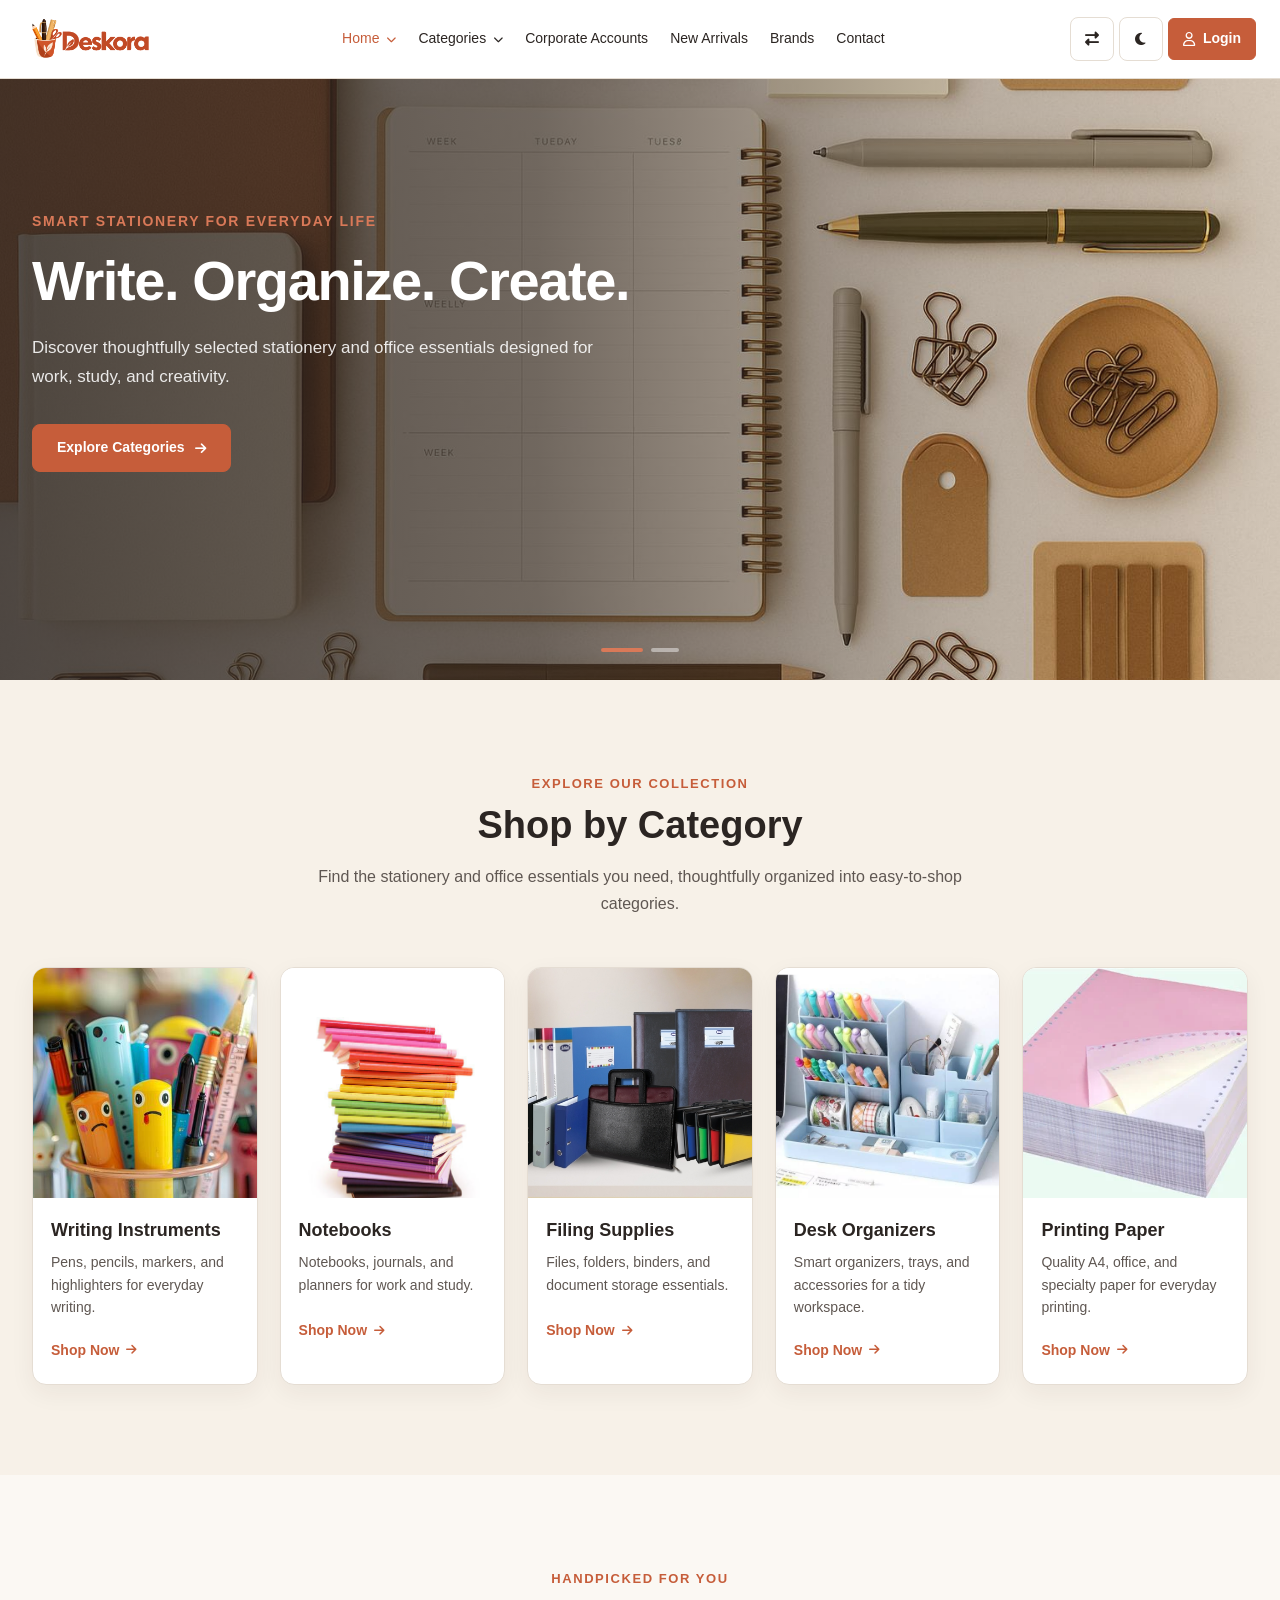
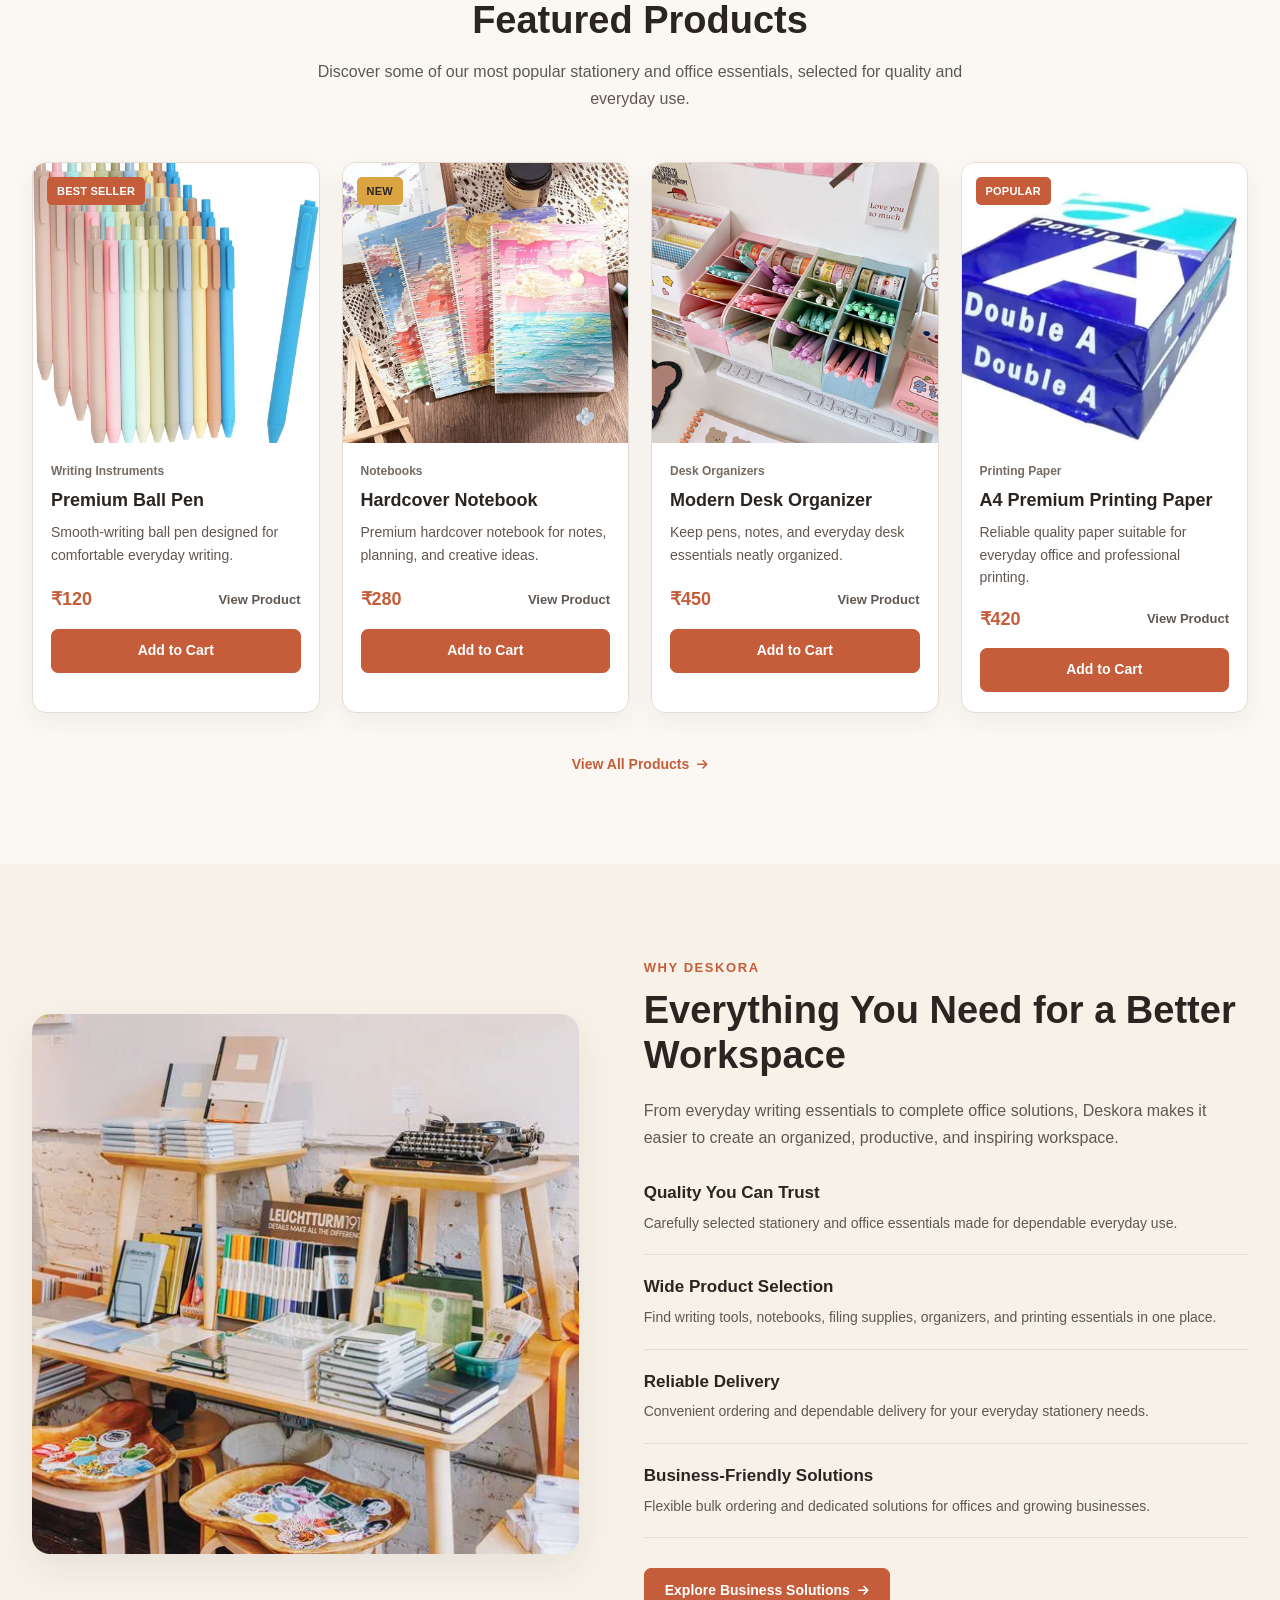
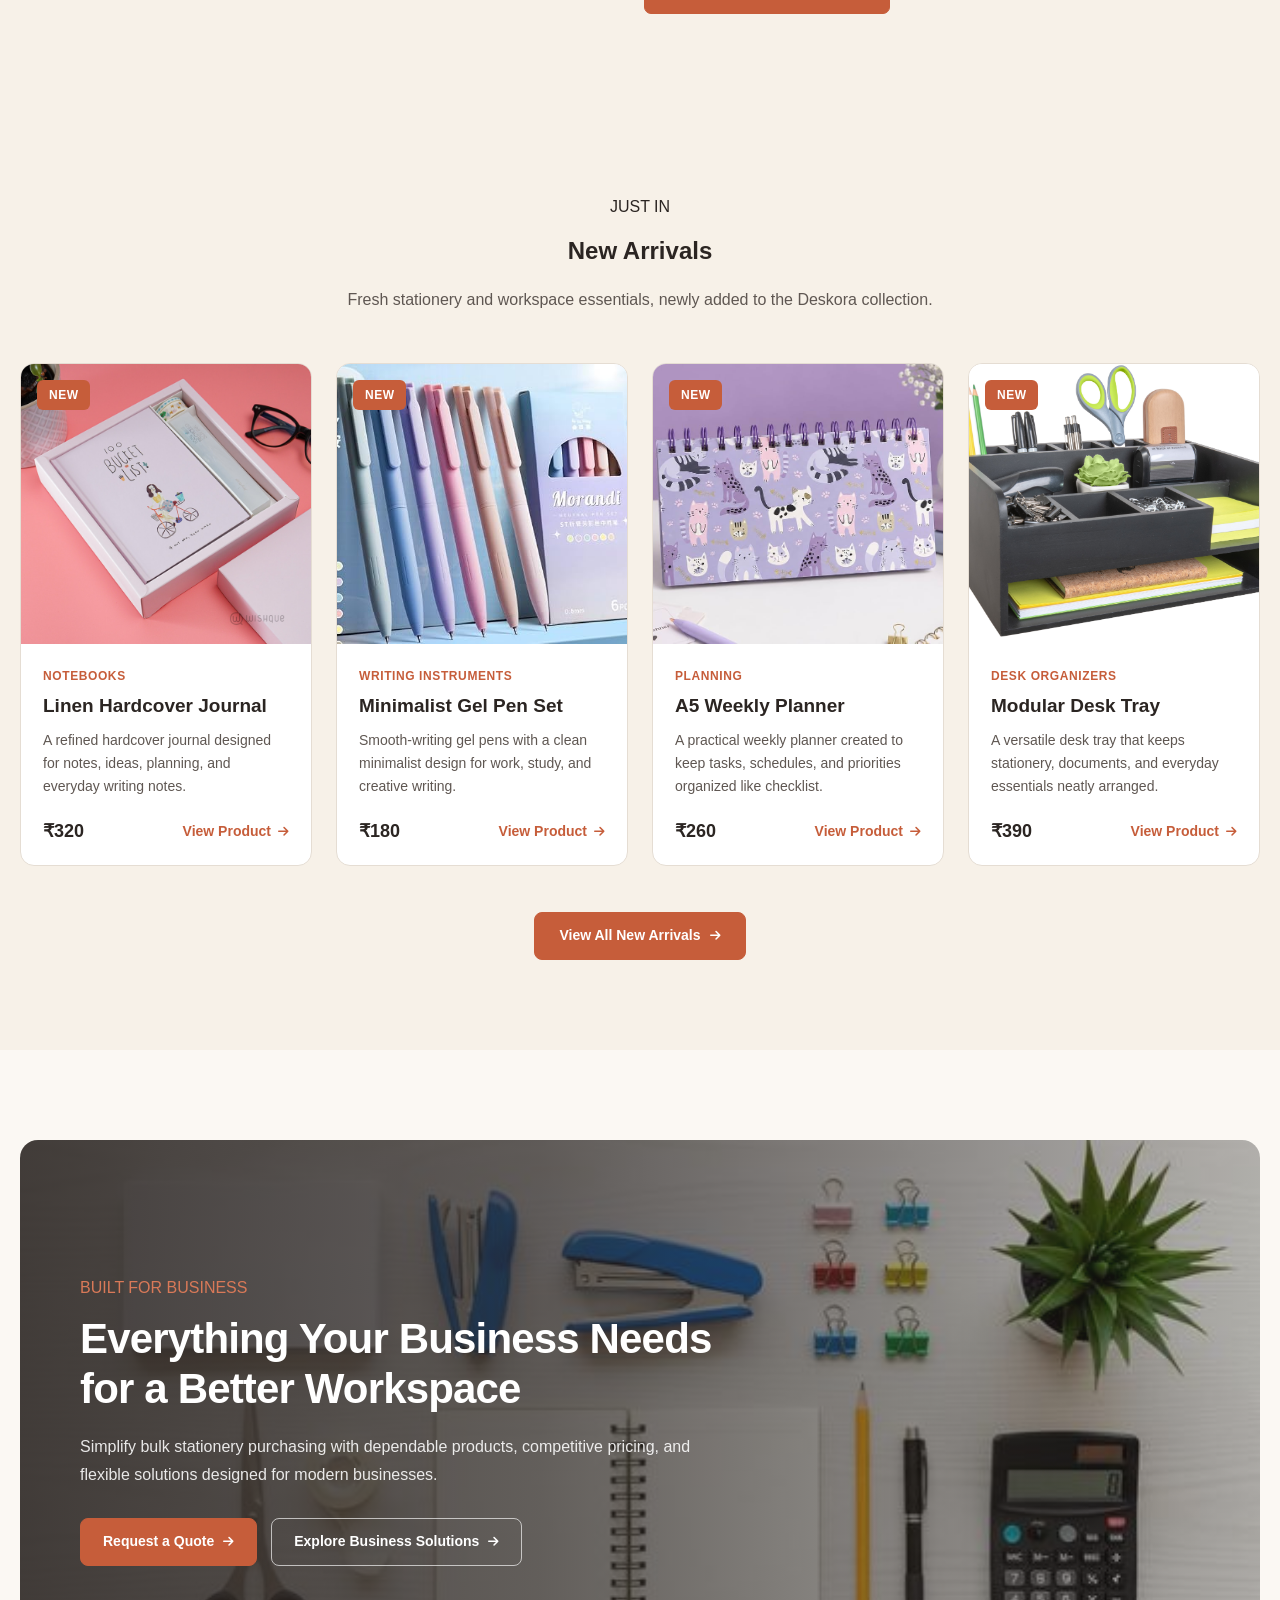
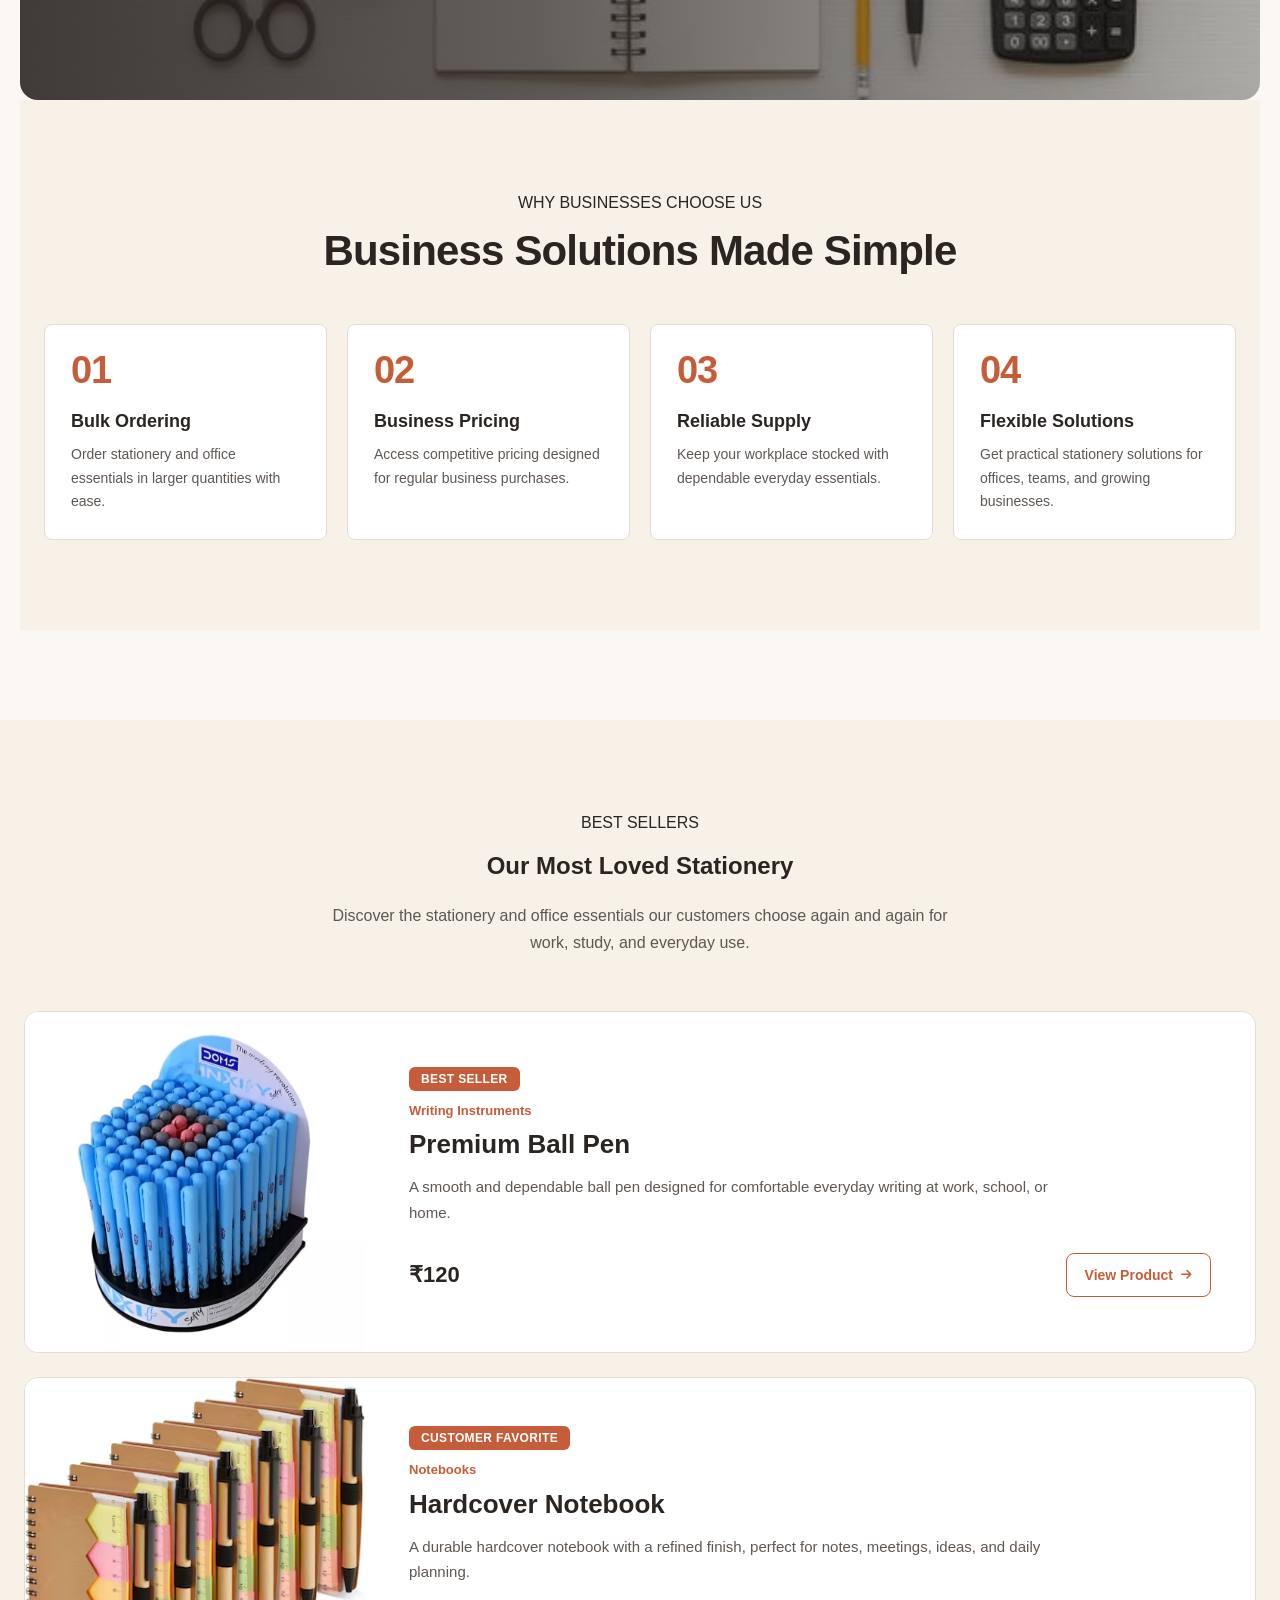
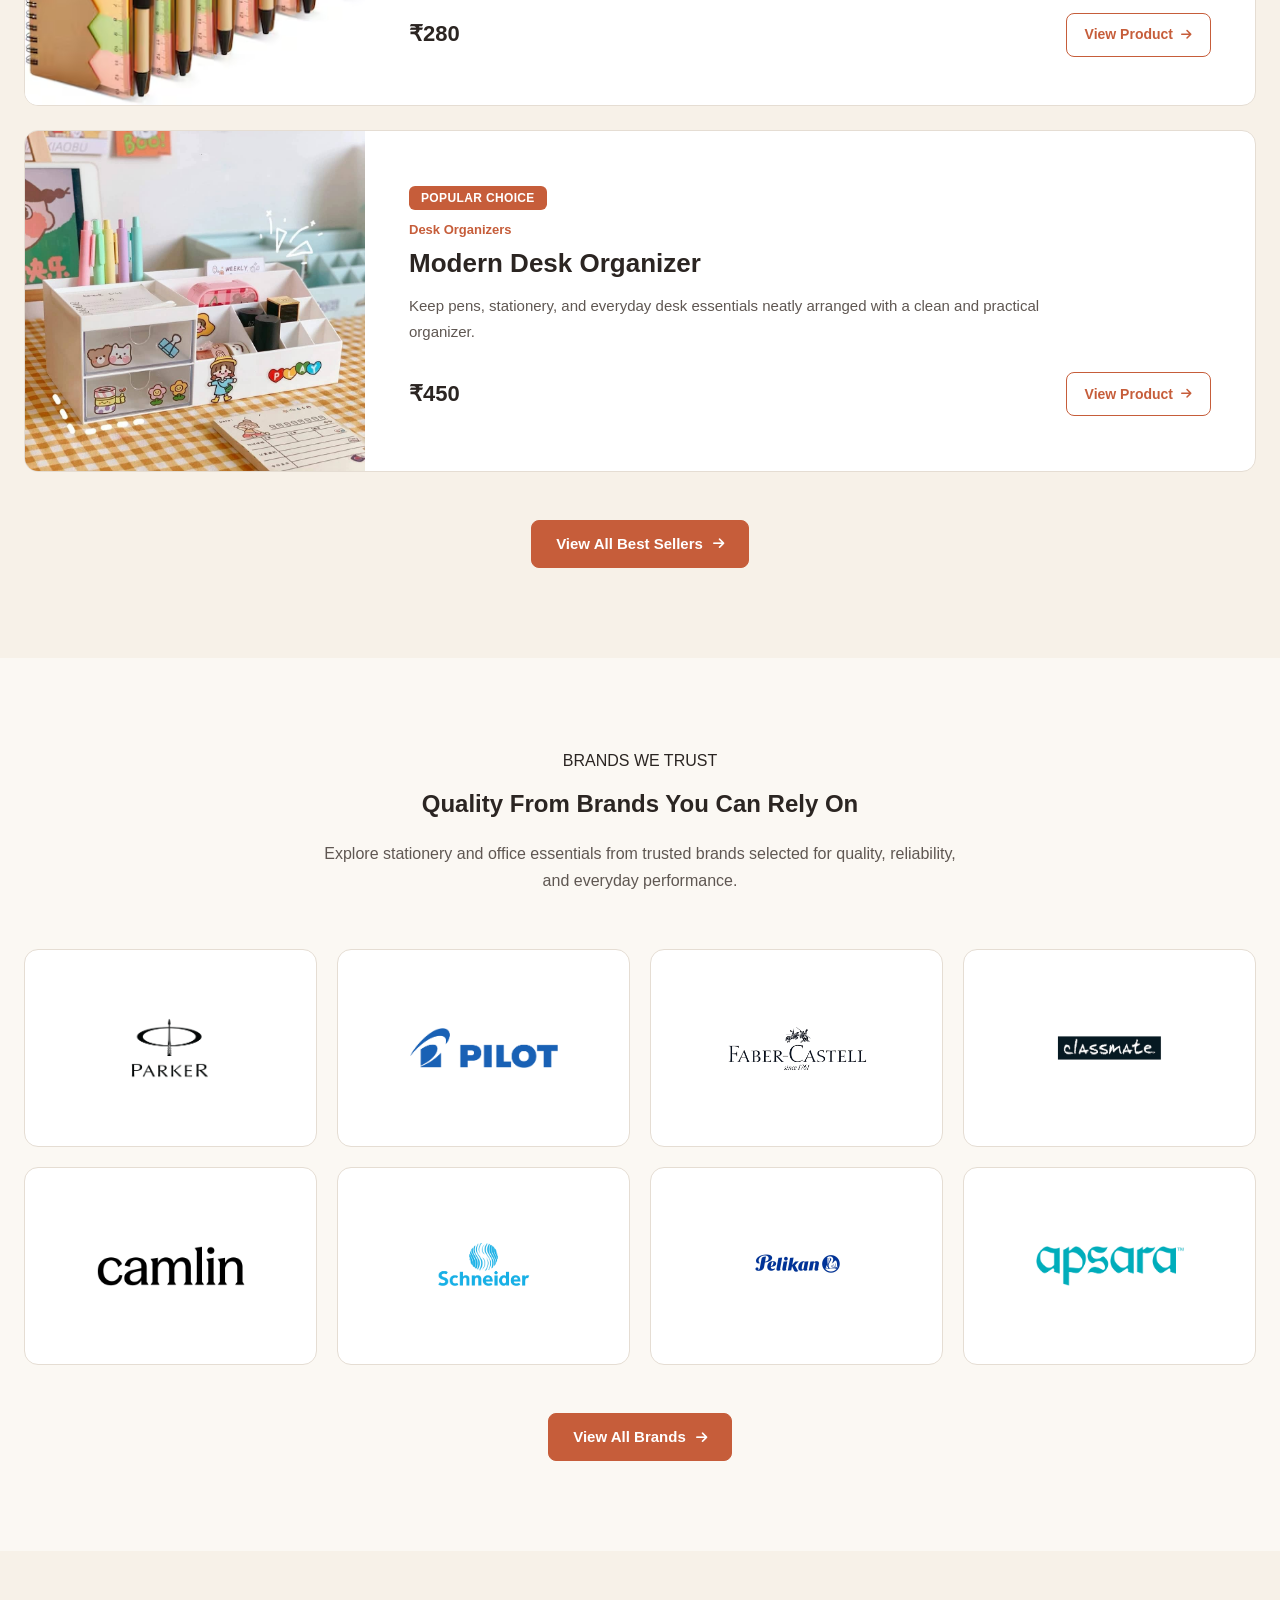
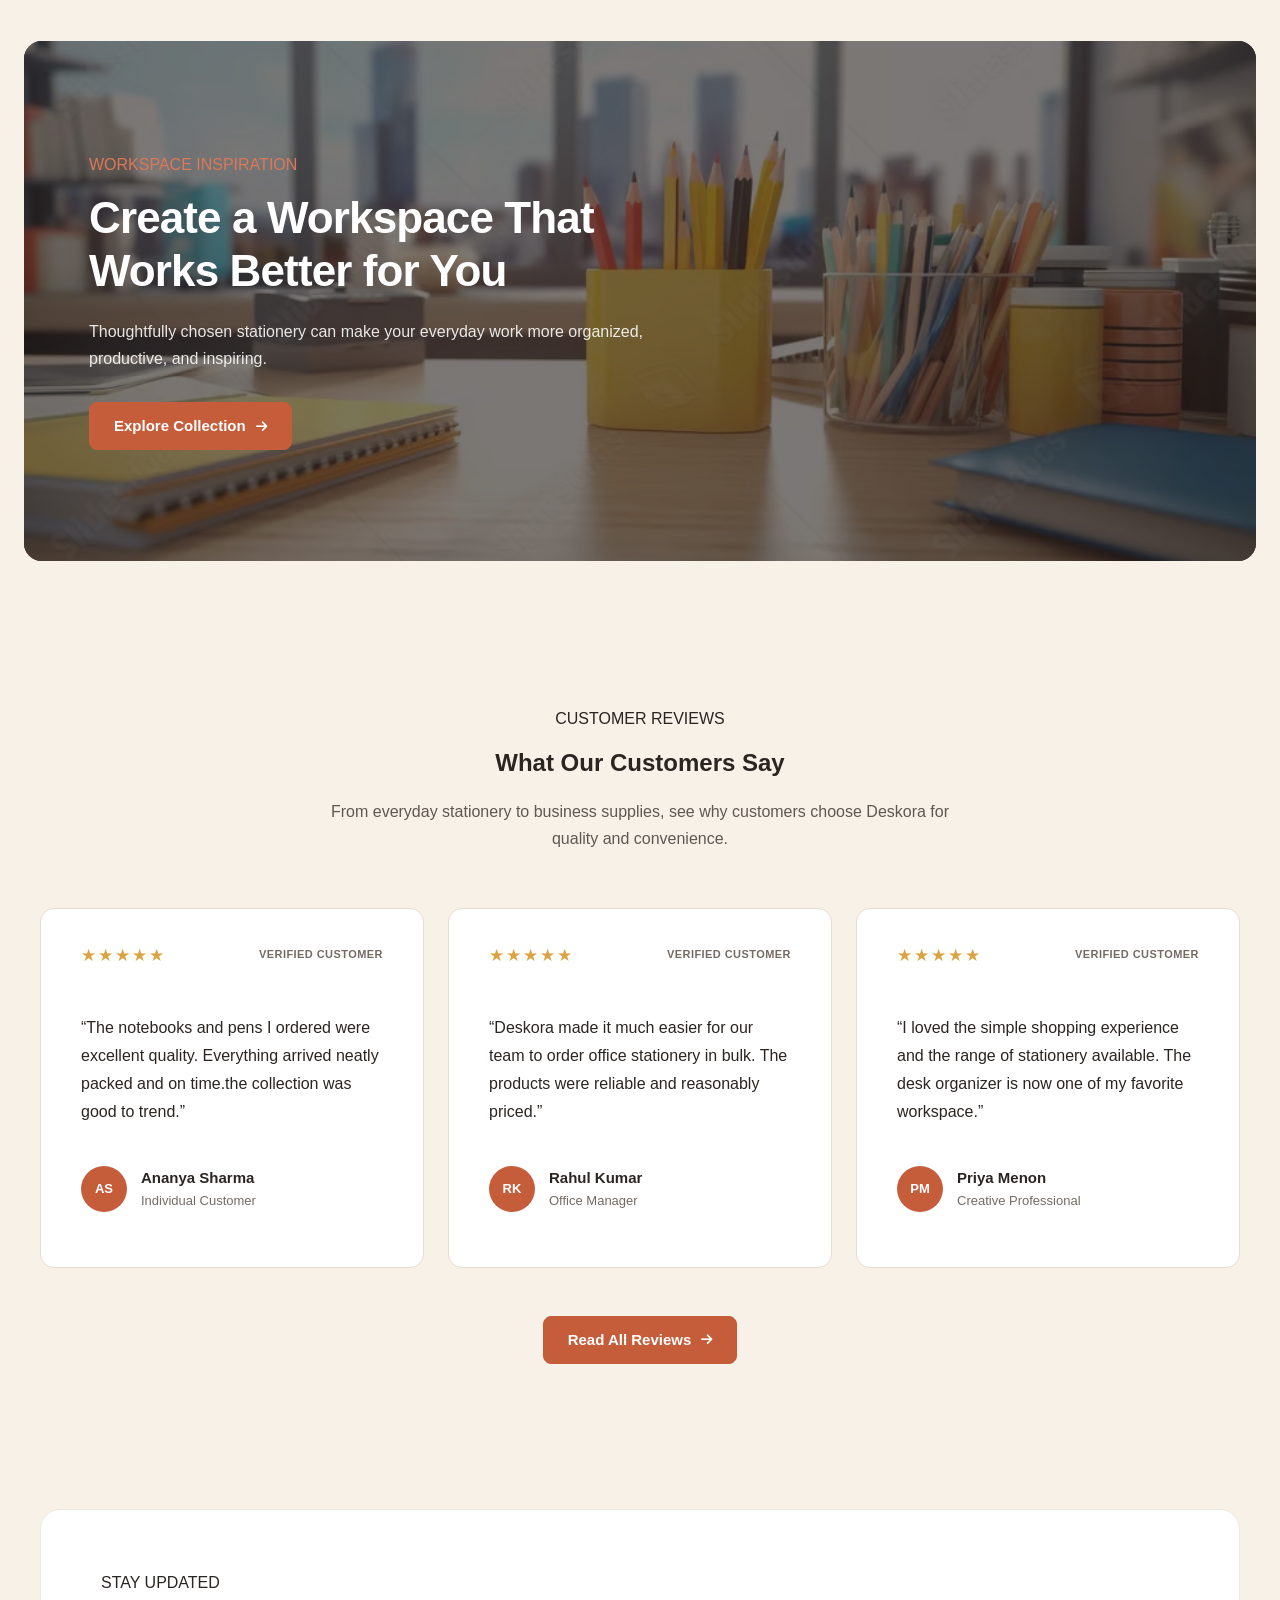
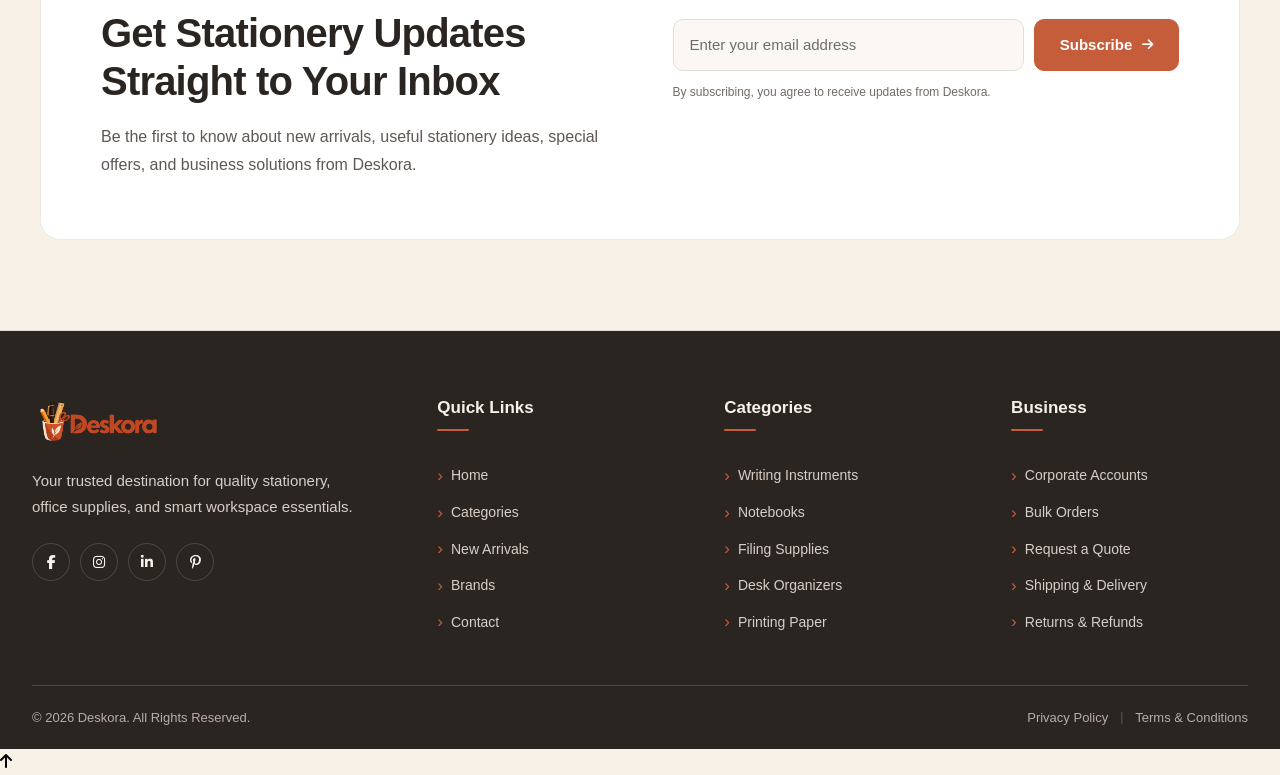
==== commit d314696b: "Add files via upload" ====
--- a/index.html
+++ b/index.html
@@ -3043,7 +3043,15 @@
          JAVASCRIPT
          Separate JS file
     ====================================================== -->
-
+<!-- SCROLL TO TOP -->
+<button
+    type="button"
+    class="scroll-top-btn"
+    id="scrollTopBtn"
+    aria-label="Scroll to top"
+>
+    <i class="fas fa-arrow-up" aria-hidden="true"></i>
+</button>
     <script src="js/script.js"></script>
 
 </body>
--- a/css/style.css
+++ b/css/style.css
@@ -0,0 +1,28328 @@
+/* =========================================================
+   SEPTEMBER WEBSITE - STATIONERY STORE
+   PART 2 - MAIN CSS + DARK MODE
+
+   Theme:
+   Primary     : Terracotta
+   Background  : Cream
+   Dark        : Deep Brown
+   Accent      : Warm Gold
+   Font        : Inter
+========================================================= */
+
+
+/* =========================================================
+   1. ROOT VARIABLES
+========================================================= */
+
+:root {
+
+    /* ---------- COLORS ---------- */
+
+    --primary-color: #C65D3A;
+    --primary-dark: #A94A2D;
+    --primary-light: #D97958;
+
+    --secondary-color: #2B2522;
+    --accent-color: #D9A441;
+
+    --body-background: #F7F1E8;
+    --surface-color: #FFFFFF;
+    --surface-soft: #FBF8F3;
+
+    --text-color: #2B2522;
+    --text-secondary: #5F5752;
+    --text-muted: #756B65;
+
+    --border-color: #E5DDD3;
+    --border-light: #EEE8E0;
+
+    --white-color: #FFFFFF;
+    --black-color: #000000;
+
+    /* ---------- TYPOGRAPHY ---------- */
+
+    --font-family: "Inter", sans-serif;
+
+    --font-size-xs: 0.75rem;
+    --font-size-sm: 0.875rem;
+    --font-size-base: 1rem;
+    --font-size-md: 1.0625rem;
+    --font-size-lg: 1.125rem;
+
+    --font-weight-regular: 400;
+    --font-weight-medium: 500;
+    --font-weight-semibold: 600;
+    --font-weight-bold: 700;
+
+    /* ---------- HEADER ---------- */
+
+    --header-height: 78px;
+
+    /* ---------- BORDER RADIUS ---------- */
+
+    --radius-sm: 6px;
+    --radius-md: 8px;
+    --radius-lg: 12px;
+
+    /* ---------- SHADOW ---------- */
+
+    --shadow-sm: 0 2px 8px rgba(43, 37, 34, 0.06);
+
+    --shadow-md:
+        0 8px 24px rgba(43, 37, 34, 0.10);
+
+    --shadow-dropdown:
+        0 12px 30px rgba(43, 37, 34, 0.12);
+
+    /* ---------- TRANSITION ---------- */
+
+    --transition-fast: 0.2s ease;
+
+    --transition-normal: 0.3s ease;
+
+}
+
+
+/* =========================================================
+   2. DARK MODE VARIABLES
+========================================================= */
+
+body.dark-mode {
+
+    --body-background: #211D1B;
+
+    --surface-color: #2B2522;
+    --surface-soft: #332C28;
+
+    --text-color: #F7F1E8;
+    --text-secondary: #D8CEC6;
+    --text-muted: #B9ADA4;
+
+    --border-color: #4A403A;
+    --border-light: #3E3631;
+
+    --secondary-color: #F7F1E8;
+
+    --primary-color: #D97958;
+    --primary-dark: #C65D3A;
+    --primary-light: #E08C6E;
+
+    --accent-color: #E0B35C;
+
+    --white-color: #FFFFFF;
+
+    --shadow-sm:
+        0 2px 8px rgba(0, 0, 0, 0.18);
+
+    --shadow-md:
+        0 8px 24px rgba(0, 0, 0, 0.25);
+
+    --shadow-dropdown:
+        0 12px 30px rgba(0, 0, 0, 0.30);
+}
+
+
+/* =========================================================
+   3. RESET
+========================================================= */
+
+*,
+*::before,
+*::after {
+    margin: 0;
+    padding: 0;
+    box-sizing: border-box;
+}
+
+
+html {
+    scroll-behavior: smooth;
+}
+
+
+body {
+
+    min-height: 100vh;
+
+    font-family: var(--font-family);
+
+    font-size: var(--font-size-base);
+
+    font-weight: var(--font-weight-regular);
+
+    line-height: 1.6;
+
+    color: var(--text-color);
+
+    background-color: var(--body-background);
+
+    transition:
+        background-color var(--transition-normal),
+        color var(--transition-normal);
+
+}
+
+
+body.menu-open {
+    overflow: hidden;
+}
+
+
+img {
+    display: block;
+    max-width: 100%;
+}
+
+
+button,
+input,
+textarea,
+select {
+    font: inherit;
+}
+
+
+button {
+    border: none;
+    background: none;
+    cursor: pointer;
+}
+
+
+a {
+    color: inherit;
+    text-decoration: none;
+}
+
+
+ul,
+ol {
+    list-style: none;
+}
+
+
+/* =========================================================
+   4. HEADER
+========================================================= */
+
+.site-header {
+
+    position: fixed;
+
+    width: 100%;
+
+    min-height: var(--header-height);
+
+    background-color: var(--surface-color);
+
+    border-bottom: 1px solid var(--border-color);
+
+    z-index: 1000;
+
+    transition:
+        background-color var(--transition-normal),
+        border-color var(--transition-normal);
+
+}
+
+
+.header-container {
+
+    width: min(100% - 48px, 1400px);
+
+    min-height: var(--header-height);
+
+    margin: 0 auto;
+
+    display: flex;
+
+    align-items: center;
+
+    justify-content: space-between;
+
+    gap: 24px;
+
+}
+
+
+/* =========================================================
+   5. LOGO
+========================================================= */
+
+.site-logo {
+
+    flex: 0 0 auto;
+
+    display: inline-flex;
+
+    align-items: center;
+
+    justify-content: center;
+
+    min-width: 120px;
+
+}
+
+
+.site-logo img {
+
+    width: auto;
+
+    max-width: 170px;
+
+    max-height: 52px;
+
+    object-fit: contain;
+
+}
+
+
+/* =========================================================
+   6. DESKTOP NAVIGATION
+========================================================= */
+
+.main-navigation {
+
+    display: flex;
+
+    align-items: center;
+
+    justify-content: center;
+
+    flex: 1;
+
+}
+
+
+.nav-list {
+
+    display: flex;
+
+    align-items: center;
+
+    justify-content: center;
+
+    gap: 4px;
+
+}
+
+
+.nav-item {
+
+    position: relative;
+
+}
+
+
+.nav-link {
+
+    min-height: 42px;
+
+    padding: 8px 12px;
+
+    display: inline-flex;
+
+    align-items: center;
+
+    justify-content: center;
+
+    gap: 7px;
+
+    color: var(--text-color);
+
+    font-size: var(--font-size-sm);
+
+    font-weight: var(--font-weight-medium);
+
+    line-height: 1.4;
+
+    white-space: nowrap;
+
+    border-radius: var(--radius-sm);
+
+    transition:
+        color var(--transition-fast),
+        background-color var(--transition-fast);
+
+}
+
+
+.nav-link:hover,
+.nav-link:focus-visible {
+
+    color: var(--primary-color);
+
+    background-color: rgba(198, 93, 58, 0.08);
+
+}
+
+
+.nav-link i {
+
+    font-size: 10px;
+
+    transition:
+        transform var(--transition-fast);
+
+}
+
+
+.nav-item-dropdown:hover .nav-link i,
+.nav-item-dropdown.is-open .nav-link i {
+
+    transform: rotate(180deg);
+
+}
+
+
+/* =========================================================
+   7. DESKTOP DROPDOWN
+========================================================= */
+
+.dropdown-menu {
+
+    position: absolute;
+
+    top: calc(100% + 8px);
+
+    left: 0;
+
+    min-width: 220px;
+
+    padding: 8px;
+
+    background-color: var(--surface-color);
+
+    border: 1px solid var(--border-color);
+
+    border-radius: var(--radius-md);
+
+    box-shadow: var(--shadow-dropdown);
+
+    opacity: 0;
+
+    visibility: hidden;
+
+    transform: translateY(8px);
+
+    pointer-events: none;
+
+    transition:
+        opacity var(--transition-fast),
+        visibility var(--transition-fast),
+        transform var(--transition-fast);
+
+    z-index: 1100;
+
+}
+
+
+.nav-item-dropdown:hover > .dropdown-menu,
+.nav-item-dropdown.is-open > .dropdown-menu {
+
+    opacity: 1;
+
+    visibility: visible;
+
+    transform: translateY(0);
+
+    pointer-events: auto;
+
+}
+
+
+.dropdown-menu li {
+
+    width: 100%;
+
+}
+
+
+.dropdown-link {
+
+    width: 100%;
+
+    min-height: 40px;
+
+    padding: 9px 12px;
+
+    display: flex;
+
+    align-items: center;
+
+    color: var(--text-color);
+
+    font-size: var(--font-size-sm);
+
+    font-weight: var(--font-weight-regular);
+
+    line-height: 1.4;
+
+    border-radius: var(--radius-sm);
+
+    transition:
+        color var(--transition-fast),
+        background-color var(--transition-fast);
+
+}
+
+
+.dropdown-link:hover,
+.dropdown-link:focus-visible {
+
+    color: var(--primary-color);
+
+    background-color: rgba(198, 93, 58, 0.08);
+
+}
+
+
+/* =========================================================
+   8. HEADER ACTIONS
+========================================================= */
+
+.header-actions {
+
+    display: flex;
+
+    align-items: center;
+
+    justify-content: flex-end;
+
+    gap: 8px;
+
+    flex: 0 0 auto;
+
+}
+
+
+/* =========================================================
+   9. HEADER ACTION BUTTONS
+========================================================= */
+
+.header-action-btn {
+
+    min-height: 40px;
+
+    padding: 8px 10px;
+
+    display: inline-flex;
+
+    align-items: center;
+
+    justify-content: center;
+
+    gap: 7px;
+
+    color: var(--text-color);
+
+    background-color: transparent;
+
+    border: 1px solid transparent;
+
+    border-radius: var(--radius-sm);
+
+    font-size: var(--font-size-xs);
+
+    font-weight: var(--font-weight-semibold);
+
+    line-height: 1.4;
+
+    white-space: nowrap;
+
+    transition:
+        color var(--transition-fast),
+        background-color var(--transition-fast),
+        border-color var(--transition-fast);
+
+}
+
+
+.header-action-btn i {
+
+    font-size: 14px;
+
+}
+
+
+.header-action-btn:hover,
+.header-action-btn:focus-visible {
+
+    color: var(--primary-color);
+
+    background-color: rgba(198, 93, 58, 0.08);
+
+    border-color: rgba(198, 93, 58, 0.18);
+
+}
+
+
+/* =========================================================
+   10. THEME ICONS
+========================================================= */
+
+.theme-icon-light {
+
+    display: none;
+
+}
+
+
+body.dark-mode .theme-icon-dark {
+
+    display: none;
+
+}
+
+
+body.dark-mode .theme-icon-light {
+
+    display: inline-block;
+
+}
+
+
+/* =========================================================
+   11. LOGIN BUTTON
+========================================================= */
+
+.header-login-btn {
+
+    min-height: 42px;
+
+    padding: 9px 16px;
+
+    display: inline-flex;
+
+    align-items: center;
+
+    justify-content: center;
+
+    gap: 8px;
+
+    color: var(--white-color);
+
+    background-color: var(--primary-color);
+
+    border: 1px solid var(--primary-color);
+
+    border-radius: var(--radius-sm);
+
+    font-size: var(--font-size-sm);
+
+    font-weight: var(--font-weight-semibold);
+
+    line-height: 1.4;
+
+    white-space: nowrap;
+
+    transition:
+        color var(--transition-fast),
+        background-color var(--transition-fast),
+        border-color var(--transition-fast),
+        transform var(--transition-fast);
+
+}
+
+
+.header-login-btn i {
+
+    font-size: 14px;
+
+}
+
+
+.header-login-btn:hover,
+.header-login-btn:focus-visible {
+
+    color: var(--primary-color);
+
+    background-color: var(--surface-color);
+
+    border-color: var(--primary-color);
+
+    transform: translateY(-1px);
+
+}
+
+
+/* =========================================================
+   12. HAMBURGER BUTTON
+========================================================= */
+
+.menu-toggle {
+
+    width: 44px;
+
+    height: 44px;
+
+    display: none;
+
+    flex-direction: column;
+
+    align-items: center;
+
+    justify-content: center;
+
+    gap: 5px;
+
+    flex: 0 0 auto;
+
+    border: 1px solid var(--border-color);
+
+    border-radius: var(--radius-sm);
+
+    background-color: transparent;
+
+    transition:
+        background-color var(--transition-fast),
+        border-color var(--transition-fast);
+
+}
+
+
+.menu-toggle:hover,
+.menu-toggle:focus-visible {
+
+    background-color: rgba(198, 93, 58, 0.08);
+
+    border-color: var(--primary-color);
+
+}
+
+
+.menu-line {
+
+    width: 20px;
+
+    height: 2px;
+
+    display: block;
+
+    background-color: var(--text-color);
+
+    border-radius: 10px;
+
+    transition:
+        transform var(--transition-normal),
+        opacity var(--transition-normal);
+
+}
+
+
+.menu-toggle.is-active .menu-line:nth-child(1) {
+
+    transform: translateY(7px) rotate(45deg);
+
+}
+
+
+.menu-toggle.is-active .menu-line:nth-child(2) {
+
+    opacity: 0;
+
+}
+
+
+.menu-toggle.is-active .menu-line:nth-child(3) {
+
+    transform: translateY(-7px) rotate(-45deg);
+
+}
+
+
+/* =========================================================
+   13. MOBILE / TABLET MENU
+========================================================= */
+
+.mobile-menu {
+
+    display: none;
+
+}
+
+
+.mobile-menu-inner {
+
+    width: min(100% - 32px, 700px);
+
+    margin: 0 auto;
+
+    padding: 20px 0 28px;
+
+}
+
+
+/* =========================================================
+   14. MOBILE NAVIGATION
+========================================================= */
+
+.mobile-nav-list {
+
+    display: flex;
+
+    flex-direction: column;
+
+    gap: 4px;
+
+}
+
+
+.mobile-nav-item {
+
+    width: 100%;
+
+}
+
+
+.mobile-nav-link {
+
+    width: 100%;
+
+    min-height: 48px;
+
+    padding: 11px 14px;
+
+    display: flex;
+
+    align-items: center;
+
+    justify-content: space-between;
+
+    gap: 12px;
+
+    color: var(--text-color);
+
+    background-color: transparent;
+
+    border-radius: var(--radius-sm);
+
+    font-size: var(--font-size-base);
+
+    font-weight: var(--font-weight-medium);
+
+    line-height: 1.4;
+
+    text-align: left;
+
+    transition:
+        color var(--transition-fast),
+        background-color var(--transition-fast);
+
+}
+
+
+.mobile-nav-link:hover,
+.mobile-nav-link:focus-visible {
+
+    color: var(--primary-color);
+
+    background-color: rgba(198, 93, 58, 0.08);
+
+}
+
+
+.mobile-nav-link i {
+
+    font-size: 11px;
+
+    transition:
+        transform var(--transition-fast);
+
+}
+
+
+.mobile-dropdown.is-open
+.mobile-dropdown-toggle i {
+
+    transform: rotate(180deg);
+
+}
+/* RTL + Dark Mode — Equal Size */
+.rtl-toggle-btn,
+.theme-toggle-btn {
+    width: 44px;
+    height: 44px;
+    padding: 0;
+
+    display: inline-flex;
+    align-items: center;
+    justify-content: center;
+
+    border: 1px solid var(--border-color);
+    border-radius: 8px;
+
+    box-sizing: border-box;
+}
+
+/* =========================================================
+   15. MOBILE DROPDOWN
+========================================================= */
+
+.mobile-dropdown-menu {
+
+    display: none;
+
+    padding: 4px 0 6px 16px;
+
+}
+
+
+.mobile-dropdown.is-open
+.mobile-dropdown-menu {
+
+    display: block;
+
+}
+
+
+.mobile-dropdown-link {
+
+    width: 100%;
+
+    min-height: 42px;
+
+    padding: 9px 14px;
+
+    display: flex;
+
+    align-items: center;
+
+    color: var(--text-secondary);
+
+    font-size: var(--font-size-sm);
+
+    font-weight: var(--font-weight-regular);
+
+    line-height: 1.4;
+
+    border-left: 2px solid var(--border-color);
+
+    transition:
+        color var(--transition-fast),
+        background-color var(--transition-fast),
+        border-color var(--transition-fast);
+
+}
+
+
+.mobile-dropdown-link:hover,
+.mobile-dropdown-link:focus-visible {
+
+    color: var(--primary-color);
+
+    background-color: rgba(198, 93, 58, 0.06);
+
+    border-left-color: var(--primary-color);
+
+}
+
+
+/* =========================================================
+   16. MOBILE ACTIONS
+========================================================= */
+
+.mobile-menu-actions {
+
+    margin-top: 20px;
+
+    padding-top: 20px;
+
+    display: flex;
+
+    flex-direction: column;
+
+    gap: 8px;
+
+    border-top: 1px solid var(--border-color);
+
+}
+
+
+.mobile-action-btn,
+.mobile-login-btn {
+
+    width: 100%;
+
+    min-height: 46px;
+
+    padding: 10px 14px;
+
+    display: flex;
+
+    align-items: center;
+
+    justify-content: center;
+
+    gap: 9px;
+
+    border-radius: var(--radius-sm);
+
+    font-size: var(--font-size-sm);
+
+    font-weight: var(--font-weight-semibold);
+
+    line-height: 1.4;
+
+    transition:
+        color var(--transition-fast),
+        background-color var(--transition-fast),
+        border-color var(--transition-fast);
+
+}
+
+
+/* =========================================================
+   17. MOBILE RTL / DARK MODE BUTTON
+========================================================= */
+
+.mobile-action-btn {
+
+    color: var(--text-color);
+
+    background-color: transparent;
+
+    border: 1px solid var(--border-color);
+
+}
+
+
+.mobile-action-btn:hover,
+.mobile-action-btn:focus-visible {
+
+    color: var(--primary-color);
+
+    background-color: rgba(198, 93, 58, 0.08);
+
+    border-color: var(--primary-color);
+
+}
+
+
+/* =========================================================
+   18. MOBILE LOGIN
+========================================================= */
+
+.mobile-login-btn {
+
+    color: var(--white-color);
+
+    background-color: var(--primary-color);
+
+    border: 1px solid var(--primary-color);
+
+}
+
+
+.mobile-login-btn:hover,
+.mobile-login-btn:focus-visible {
+
+    color: var(--primary-color);
+
+    background-color: var(--surface-color);
+
+    border-color: var(--primary-color);
+
+}
+
+
+/* =========================================================
+   19. MAIN CONTENT FOUNDATION
+========================================================= */
+
+#mainContent {
+
+    width: 100%;
+
+    min-height: 60vh;
+
+}
+
+
+/* =========================================================
+   20. FOCUS ACCESSIBILITY
+========================================================= */
+
+a:focus-visible,
+button:focus-visible {
+
+    outline: 2px solid var(--primary-color);
+
+    outline-offset: 2px;
+
+}
+
+
+/* =========================================================
+   21. RTL SUPPORT FOUNDATION
+========================================================= */
+
+html[dir="rtl"] {
+
+    text-align: right;
+
+}
+
+
+html[dir="rtl"] .dropdown-menu {
+
+    left: auto;
+
+    right: 0;
+
+}
+
+
+html[dir="rtl"] .mobile-dropdown-menu {
+
+    padding-left: 0;
+
+    padding-right: 16px;
+
+}
+
+
+html[dir="rtl"] .mobile-dropdown-link {
+
+    border-left: none;
+
+    border-right: 2px solid var(--border-color);
+
+}
+
+
+html[dir="rtl"] .mobile-dropdown-link:hover,
+html[dir="rtl"] .mobile-dropdown-link:focus-visible {
+
+    border-right-color: var(--primary-color);
+
+}
+
+
+html[dir="rtl"] .nav-link i,
+html[dir="rtl"] .mobile-nav-link i {
+
+    margin-left: 0;
+
+}
+
+
+/* =========================================================
+   22. DARK MODE - HEADER SPECIFIC
+========================================================= */
+
+body.dark-mode .site-header {
+
+    background-color: var(--surface-color);
+
+    border-bottom-color: var(--border-color);
+
+}
+
+
+body.dark-mode .nav-link:hover,
+body.dark-mode .nav-link:focus-visible {
+
+    color: var(--primary-light);
+
+    background-color: rgba(217, 121, 88, 0.12);
+
+}
+
+
+body.dark-mode .dropdown-link:hover,
+body.dark-mode .dropdown-link:focus-visible {
+
+    color: var(--primary-light);
+
+    background-color: rgba(217, 121, 88, 0.12);
+
+}
+
+
+body.dark-mode .header-action-btn:hover,
+body.dark-mode .header-action-btn:focus-visible {
+
+    color: var(--primary-light);
+
+    background-color: rgba(217, 121, 88, 0.12);
+
+    border-color: rgba(217, 121, 88, 0.25);
+
+}
+
+
+/* =========================================================
+   23. DARK MODE PRIMARY LOGIN HOVER
+   Primary button remains terracotta.
+   Hover becomes cream/white with terracotta text.
+========================================================= */
+
+body.dark-mode .header-login-btn:hover,
+body.dark-mode .header-login-btn:focus-visible {
+
+    color: var(--primary-color);
+
+    background-color: var(--surface-color);
+
+    border-color: var(--primary-color);
+
+}
+
+
+body.dark-mode .mobile-login-btn:hover,
+body.dark-mode .mobile-login-btn:focus-visible {
+
+    color: var(--primary-color);
+
+    background-color: var(--surface-color);
+
+    border-color: var(--primary-color);
+
+}
+
+
+/* =========================================================
+   24. REDUCED MOTION
+========================================================= */
+
+@media (prefers-reduced-motion: reduce) {
+
+    *,
+    *::before,
+    *::after {
+
+        scroll-behavior: auto !important;
+
+        transition-duration: 0.01ms !important;
+
+        animation-duration: 0.01ms !important;
+
+        animation-iteration-count: 1 !important;
+
+    }
+
+}
+
+
+
+
+
+
+/* =========================================================
+   DESKORA STATIONERY STORE
+   FOOTER
+   PART 2 - MAIN CSS + DARK MODE
+========================================================= */
+
+
+/* =========================================================
+   FOOTER BASE
+========================================================= */
+
+.site-footer {
+    width: 100%;
+    margin-top: 0;
+    background: var(--secondary-color);
+    color: var(--text-color);
+    border-top: 1px solid var(--border-color);
+}
+
+.footer-container {
+    width: 100%;
+    max-width: 1400px;
+    margin: 0 auto;
+    padding: 0 32px;
+}
+
+
+/* =========================================================
+   FOOTER MAIN
+========================================================= */
+
+.footer-main {
+    display: grid;
+    grid-template-columns: 1.5fr 1fr 1fr 1fr;
+    gap: 60px;
+    padding: 70px 0 55px;
+}
+
+
+/* =========================================================
+   FOOTER BRAND
+========================================================= */
+
+.footer-brand {
+    max-width: 340px;
+}
+
+.footer-logo {
+    display: inline-flex;
+    align-items: center;
+    text-decoration: none;
+    margin-bottom: 20px;
+}
+
+.footer-logo img {
+    display: block;
+    width: auto;
+    max-width: 180px;
+    height: 52px;
+    object-fit: contain;
+}
+
+.footer-description {
+    margin: 0;
+    max-width: 330px;
+    font-size: 15px;
+    line-height: 1.7;
+    color: #D8CEC6;
+}
+
+
+/* =========================================================
+   FOOTER TITLES
+========================================================= */
+
+.footer-title {
+    position: relative;
+    margin: 0 0 22px;
+    padding-bottom: 10px;
+
+    font-family: "Inter", sans-serif;
+    font-size: 17px;
+    font-weight: 700;
+    line-height: 1.4;
+
+    color: #F7F1E8;
+}
+
+.footer-title::after {
+    content: "";
+    display: block;
+
+    width: 32px;
+    height: 2px;
+
+    margin-top: 9px;
+
+    background: var(--primary-color);
+    border-radius: 2px;
+}
+
+
+/* =========================================================
+   FOOTER LINKS
+========================================================= */
+
+.footer-links {
+    display: flex;
+    flex-direction: column;
+    gap: 11px;
+
+    margin: 0;
+    padding: 0;
+
+    list-style: none;
+}
+
+.footer-links li {
+    margin: 0;
+    padding: 0;
+}
+
+.footer-links a {
+    display: inline-flex;
+    align-items: center;
+
+    position: relative;
+
+    color: #D8CEC6;
+    text-decoration: none;
+
+    font-family: "Inter", sans-serif;
+    font-size: 14px;
+    font-weight: 400;
+    line-height: 1.6;
+
+    transition:
+        color 0.25s ease,
+        transform 0.25s ease;
+}
+
+.footer-links a::before {
+    content: "›";
+
+    margin-right: 8px;
+
+    color: var(--primary-color);
+
+    font-size: 17px;
+    line-height: 1;
+
+    transition:
+        transform 0.25s ease,
+        color 0.25s ease;
+}
+
+.footer-links a:hover {
+    color: var(--primary-light);
+    transform: translateX(3px);
+}
+
+.footer-links a:hover::before {
+    color: var(--primary-light);
+    transform: translateX(2px);
+}
+
+
+/* =========================================================
+   FOOTER SOCIAL ICONS
+========================================================= */
+
+.footer-socials {
+    display: flex;
+    align-items: center;
+    gap: 10px;
+
+    margin-top: 24px;
+}
+
+.footer-social-link {
+    display: inline-flex;
+    align-items: center;
+    justify-content: center;
+
+    width: 38px;
+    height: 38px;
+
+    border: 1px solid #514741;
+    border-radius: 50%;
+
+    background: transparent;
+    color: #F7F1E8;
+
+    text-decoration: none;
+
+    font-size: 14px;
+
+    transition:
+        background-color 0.25s ease,
+        border-color 0.25s ease,
+        color 0.25s ease,
+        transform 0.25s ease;
+}
+
+.footer-social-link:hover {
+    background: var(--primary-color);
+    border-color: var(--primary-color);
+    color: #FFFFFF;
+
+    transform: translateY(-3px);
+}
+
+
+/* =========================================================
+   FOOTER BOTTOM
+========================================================= */
+
+.footer-bottom {
+    display: flex;
+    align-items: center;
+    justify-content: space-between;
+
+    gap: 20px;
+
+    padding: 22px 0;
+
+    border-top: 1px solid #514741;
+}
+
+.footer-copyright {
+    margin: 0;
+
+    color: #B9ADA4;
+
+    font-family: "Inter", sans-serif;
+    font-size: 13px;
+    font-weight: 400;
+    line-height: 1.5;
+}
+
+.footer-legal-links {
+    display: flex;
+    align-items: center;
+    gap: 12px;
+}
+
+.footer-legal-links a {
+    color: #B9ADA4;
+
+    text-decoration: none;
+
+    font-family: "Inter", sans-serif;
+    font-size: 13px;
+    font-weight: 400;
+    line-height: 1.5;
+
+    transition: color 0.25s ease;
+}
+
+.footer-legal-links a:hover {
+    color: var(--primary-light);
+}
+
+.footer-divider {
+    color: #625751;
+    font-size: 12px;
+}
+
+
+/* =========================================================
+   DARK MODE
+========================================================= */
+
+body.dark-mode .site-footer {
+    background: #1B1715;
+    border-top-color: var(--border-color);
+}
+
+body.dark-mode .footer-description {
+    color: var(--text-secondary);
+}
+
+body.dark-mode .footer-title {
+    color: var(--text-color);
+}
+
+body.dark-mode .footer-title::after {
+    background: var(--primary-color);
+}
+
+body.dark-mode .footer-links a {
+    color: var(--text-secondary);
+}
+
+body.dark-mode .footer-links a::before {
+    color: var(--primary-light);
+}
+
+body.dark-mode .footer-links a:hover {
+    color: var(--primary-light);
+}
+
+body.dark-mode .footer-links a:hover::before {
+    color: var(--primary-light);
+}
+
+body.dark-mode .footer-social-link {
+    border-color: var(--border-color);
+    background: transparent;
+    color: var(--text-color);
+}
+
+body.dark-mode .footer-social-link:hover {
+    background: var(--primary-color);
+    border-color: var(--primary-color);
+    color: #FFFFFF;
+}
+
+body.dark-mode .footer-bottom {
+    border-top-color: var(--border-color);
+}
+
+body.dark-mode .footer-copyright,
+body.dark-mode .footer-legal-links a {
+    color: var(--text-muted);
+}
+
+body.dark-mode .footer-legal-links a:hover {
+    color: var(--primary-light);
+}
+
+body.dark-mode .footer-divider {
+    color: var(--border-color);
+}
+
+
+/* =========================================================
+   RTL
+========================================================= */
+
+html[dir="rtl"] .footer-links a::before {
+    margin-right: 0;
+    margin-left: 8px;
+
+    content: "‹";
+}
+
+html[dir="rtl"] .footer-links a:hover {
+    transform: translateX(-3px);
+}
+
+html[dir="rtl"] .footer-links a:hover::before {
+    transform: translateX(-2px);
+}
+
+
+/* =========================================================
+   ACCESSIBILITY
+========================================================= */
+
+.footer-links a:focus-visible,
+.footer-social-link:focus-visible,
+.footer-legal-links a:focus-visible {
+    outline: 2px solid var(--primary-light);
+    outline-offset: 3px;
+}
+
+
+/* =========================================================
+   REDUCED MOTION
+========================================================= */
+
+@media (prefers-reduced-motion: reduce) {
+
+    .footer-links a,
+    .footer-links a::before,
+    .footer-social-link,
+    .footer-legal-links a {
+        transition: none;
+    }
+
+}
+
+
+
+
+
+/* =========================================================
+   ACTIVE MENU COLOR
+========================================================= */
+
+.nav-link.active,
+.dropdown-toggle.active,
+.mobile-nav-link.active,
+.mobile-dropdown-toggle.active {
+    color: var(--primary-color);
+}
+
+
+/* Active menu underline */
+.nav-link.active::after {
+    width: 100%;
+    background: var(--primary-color);
+}
+
+
+/* Dropdown active item */
+.dropdown-link.active,
+.mobile-dropdown-link.active {
+    color: var(--primary-color);
+    background: var(--surface-soft);
+}
+
+
+/* Dark mode */
+body.dark-mode .nav-link.active,
+body.dark-mode .dropdown-toggle.active,
+body.dark-mode .mobile-nav-link.active,
+body.dark-mode .mobile-dropdown-toggle.active {
+    color: var(--primary-light);
+}
+
+body.dark-mode .nav-link.active::after {
+    background: var(--primary-light);
+}
+
+body.dark-mode .dropdown-link.active,
+body.dark-mode .mobile-dropdown-link.active {
+    color: var(--primary-light);
+    background: var(--surface-color);
+}
+
+
+
+
+
+/****HOME1*****/
+
+/* =========================================================
+   DESKORA STATIONERY STORE
+   HOME 1
+   HERO SECTION
+   PART 2 - MAIN CSS + DARK MODE
+========================================================= */
+
+
+/* =========================================================
+   HERO SECTION
+========================================================= */
+
+.hero-section {
+    position: relative;
+    width: 100%;
+    min-height: 680px;
+    overflow: hidden;
+    background: var(--secondary-color);
+}
+
+
+/* =========================================================
+   HERO SLIDER
+========================================================= */
+
+.hero-slider {
+    position: relative;
+    width: 100%;
+    height: 680px;
+}
+
+
+/* =========================================================
+   HERO SLIDES
+========================================================= */
+
+.hero-slide {
+    position: absolute;
+    inset: 0;
+
+    display: flex;
+    align-items: center;
+
+    width: 100%;
+    height: 100%;
+
+    opacity: 0;
+    visibility: hidden;
+
+    background-position: center;
+    background-repeat: no-repeat;
+    background-size: cover;
+
+    transition:
+        opacity 0.7s ease,
+        visibility 0.7s ease;
+}
+
+.hero-slide.is-active {
+    opacity: 1;
+    visibility: visible;
+    z-index: 1;
+}
+
+
+/* =========================================================
+   SLIDE BACKGROUND IMAGES
+========================================================= */
+
+.hero-slide-1 {
+    background-image: url("../images/hero=slides-1.jpg");
+}
+
+.hero-slide-2 {
+    background-image: url("../images/hero-slides-2.jpg");
+}
+
+
+/* =========================================================
+   HERO OVERLAY
+========================================================= */
+
+.hero-overlay {
+    position: absolute;
+    inset: 0;
+
+    background:
+        linear-gradient(
+            90deg,
+            rgba(43, 37, 34, 0.82) 0%,
+            rgba(43, 37, 34, 0.65) 42%,
+            rgba(43, 37, 34, 0.25) 75%,
+            rgba(43, 37, 34, 0.10) 100%
+        );
+
+    z-index: 1;
+}
+
+
+/* =========================================================
+   HERO CONTAINER
+========================================================= */
+
+.hero-container {
+    position: relative;
+    z-index: 2;
+
+    width: 100%;
+    max-width: 1400px;
+
+    margin: 0 auto;
+    padding: 0 32px;
+}
+
+
+/* =========================================================
+   HERO CONTENT
+========================================================= */
+
+.hero-content {
+    width: 100%;
+    max-width: 650px;
+
+    padding: 40px 0;
+}
+
+
+/* =========================================================
+   HERO EYEBROW
+========================================================= */
+
+.hero-eyebrow {
+    display: inline-flex;
+    align-items: center;
+
+    margin-bottom: 18px;
+
+    color: var(--primary-light);
+
+    font-family: "Inter", sans-serif;
+    font-size: 14px;
+    font-weight: 700;
+    line-height: 1.4;
+
+    letter-spacing: 0.12em;
+    text-transform: uppercase;
+}
+
+
+/* =========================================================
+   HERO TITLE
+========================================================= */
+
+.hero-title {
+    margin: 0 0 22px;
+
+    color: #FFFFFF;
+
+    font-family: "Inter", sans-serif;
+    font-size: 56px;
+    font-weight: 800;
+    line-height: 1.12;
+    letter-spacing: -0.025em;
+}
+
+
+/* =========================================================
+   HERO DESCRIPTION
+========================================================= */
+
+.hero-description {
+    max-width: 590px;
+
+    margin: 0 0 32px;
+
+    color: rgba(255, 255, 255, 0.88);
+
+    font-family: "Inter", sans-serif;
+    font-size: 17px;
+    font-weight: 400;
+    line-height: 1.7;
+}
+
+
+/* =========================================================
+   HERO ACTIONS
+========================================================= */
+
+.hero-actions {
+    display: flex;
+    align-items: center;
+    gap: 14px;
+}
+
+
+/* =========================================================
+   HERO PRIMARY BUTTON
+========================================================= */
+
+.hero-primary-btn {
+    display: inline-flex;
+    align-items: center;
+    justify-content: center;
+    gap: 10px;
+
+    min-height: 48px;
+    padding: 0 24px;
+
+    border: 1px solid var(--primary-color);
+    border-radius: 8px;
+
+    background: var(--primary-color);
+    color: #FFFFFF;
+
+    font-family: "Inter", sans-serif;
+    font-size: 14px;
+    font-weight: 700;
+    line-height: 1.4;
+
+    text-decoration: none;
+    white-space: nowrap;
+
+    transition:
+        background-color 0.25s ease,
+        color 0.25s ease,
+        border-color 0.25s ease,
+        transform 0.25s ease;
+}
+
+.hero-primary-btn i {
+    font-size: 13px;
+
+    transition:
+        transform 0.25s ease;
+}
+
+.hero-primary-btn:hover {
+    background: #FFFFFF;
+    border-color: #FFFFFF;
+    color: var(--primary-color);
+
+    transform: translateY(-2px);
+}
+
+.hero-primary-btn:hover i {
+    transform: translateX(3px);
+}
+
+
+/* =========================================================
+   HERO INDICATORS
+========================================================= */
+
+.hero-indicators {
+    position: absolute;
+    z-index: 5;
+
+    left: 50%;
+    bottom: 28px;
+
+    display: flex;
+    align-items: center;
+    gap: 8px;
+
+    transform: translateX(-50%);
+}
+
+.hero-indicator {
+    width: 28px;
+    height: 4px;
+
+    padding: 0;
+    border: 0;
+    border-radius: 10px;
+
+    background: rgba(255, 255, 255, 0.45);
+
+    cursor: pointer;
+
+    transition:
+        width 0.25s ease,
+        background-color 0.25s ease;
+}
+
+.hero-indicator.is-active {
+    width: 42px;
+    background: var(--primary-light);
+}
+
+.hero-indicator:hover {
+    background: #FFFFFF;
+}
+
+
+/* =========================================================
+   RTL
+========================================================= */
+
+html[dir="rtl"] .hero-overlay {
+    background:
+        linear-gradient(
+            270deg,
+            rgba(43, 37, 34, 0.82) 0%,
+            rgba(43, 37, 34, 0.65) 42%,
+            rgba(43, 37, 34, 0.25) 75%,
+            rgba(43, 37, 34, 0.10) 100%
+        );
+}
+
+html[dir="rtl"] .hero-primary-btn:hover i {
+    transform: translateX(-3px);
+}
+
+
+/* =========================================================
+   DARK MODE
+========================================================= */
+
+body.dark-mode .hero-section {
+    background: #1B1715;
+}
+
+body.dark-mode .hero-overlay {
+    background:
+        linear-gradient(
+            90deg,
+            rgba(27, 23, 21, 0.88) 0%,
+            rgba(27, 23, 21, 0.70) 42%,
+            rgba(27, 23, 21, 0.30) 75%,
+            rgba(27, 23, 21, 0.12) 100%
+        );
+}
+
+body.dark-mode .hero-eyebrow {
+    color: var(--primary-light);
+}
+
+body.dark-mode .hero-primary-btn {
+    background: var(--primary-color);
+    border-color: var(--primary-color);
+    color: #FFFFFF;
+}
+
+body.dark-mode .hero-primary-btn:hover {
+    background: var(--surface-color);
+    border-color: var(--surface-color);
+    color: var(--primary-color);
+}
+
+body.dark-mode .hero-indicator {
+    background: rgba(247, 241, 232, 0.35);
+}
+
+body.dark-mode .hero-indicator.is-active {
+    background: var(--primary-light);
+}
+
+body.dark-mode .hero-indicator:hover {
+    background: var(--text-color);
+}
+
+
+/* =========================================================
+   RTL DARK MODE
+========================================================= */
+
+html[dir="rtl"] body.dark-mode .hero-overlay {
+    background:
+        linear-gradient(
+            270deg,
+            rgba(27, 23, 21, 0.88) 0%,
+            rgba(27, 23, 21, 0.70) 42%,
+            rgba(27, 23, 21, 0.30) 75%,
+            rgba(27, 23, 21, 0.12) 100%
+        );
+}
+
+
+/* =========================================================
+   ACCESSIBILITY
+========================================================= */
+
+.hero-indicator:focus-visible,
+.hero-primary-btn:focus-visible {
+    outline: 2px solid var(--primary-light);
+    outline-offset: 4px;
+}
+
+
+/* =========================================================
+   REDUCED MOTION
+========================================================= */
+
+@media (prefers-reduced-motion: reduce) {
+
+    .hero-slide,
+    .hero-primary-btn,
+    .hero-primary-btn i,
+    .hero-indicator {
+        transition: none;
+    }
+}
+
+/* =========================================================
+   HOME 1
+   SECTION 2: SHOP BY CATEGORY
+   PART 2 - MAIN CSS + DARK MODE
+========================================================= */
+
+.shop-category-section {
+    width: 100%;
+    padding: 90px 0;
+    background: var(--body-background);
+}
+
+.shop-category-container {
+    width: min(1400px, calc(100% - 64px));
+    margin: 0 auto;
+}
+
+
+/* =========================================================
+   SECTION HEADING
+========================================================= */
+
+.shop-category-heading {
+    max-width: 720px;
+    margin: 0 auto 50px;
+    text-align: center;
+}
+
+.shop-category-heading .section-eyebrow {
+    display: inline-block;
+    margin-bottom: 10px;
+    color: var(--primary-color);
+    font-size: 13px;
+    font-weight: 700;
+    line-height: 1.4;
+    letter-spacing: 0.12em;
+    text-transform: uppercase;
+}
+
+.shop-category-heading .section-title {
+    margin: 0 0 14px;
+    color: var(--text-color);
+    font-size: 38px;
+    font-weight: 800;
+    line-height: 1.2;
+}
+
+.shop-category-heading .section-description {
+    max-width: 650px;
+    margin: 0 auto;
+    color: var(--text-secondary);
+    font-size: 16px;
+    font-weight: 400;
+    line-height: 1.7;
+}
+
+
+/* =========================================================
+   CATEGORY GRID
+========================================================= */
+
+.shop-category-grid {
+    display: grid;
+    grid-template-columns: repeat(5, minmax(0, 1fr));
+    gap: 24px;
+}
+
+
+/* =========================================================
+   CATEGORY CARD
+========================================================= */
+
+.category-card {
+    min-width: 0;
+    overflow: hidden;
+    background: var(--surface-color);
+    border: 1px solid var(--border-color);
+    border-radius: 14px;
+    box-shadow: 0 8px 24px rgba(43, 37, 34, 0.06);
+    transition:
+        transform 0.3s ease,
+        box-shadow 0.3s ease,
+        border-color 0.3s ease;
+}
+
+.category-card:hover {
+    transform: translateY(-6px);
+    border-color: var(--primary-light);
+    box-shadow: 0 16px 32px rgba(43, 37, 34, 0.10);
+}
+
+
+/* =========================================================
+   CATEGORY IMAGE
+========================================================= */
+
+.category-image-link {
+    display: block;
+    text-decoration: none;
+}
+
+.category-image-wrapper {
+    width: 100%;
+    height: 250px;
+    overflow: hidden;
+    background: var(--surface-soft);
+}
+
+.category-image {
+    display: block;
+    width: 100%;
+    height: 100%;
+    object-fit: cover;
+    transition: transform 0.4s ease;
+}
+
+.category-card:hover .category-image {
+    transform: scale(1.05);
+}
+
+
+/* =========================================================
+   CATEGORY CONTENT
+========================================================= */
+
+.category-content {
+    padding: 22px 20px 24px;
+}
+
+.category-title {
+    margin: 0 0 9px;
+    color: var(--text-color);
+    font-size: 18px;
+    font-weight: 700;
+    line-height: 1.35;
+}
+
+.category-description {
+    min-height: 48px;
+    margin: 0 0 18px;
+    color: var(--text-secondary);
+    font-size: 14px;
+    font-weight: 400;
+    line-height: 1.6;
+}
+
+.category-link {
+    display: inline-flex;
+    align-items: center;
+    gap: 7px;
+    color: var(--primary-color);
+    font-size: 14px;
+    font-weight: 700;
+    line-height: 1.4;
+    text-decoration: none;
+    transition:
+        color 0.25s ease,
+        gap 0.25s ease;
+}
+
+.category-link i {
+    font-size: 12px;
+    transition: transform 0.25s ease;
+}
+
+.category-link:hover {
+    color: var(--primary-dark);
+    gap: 10px;
+}
+
+.category-link:hover i {
+    transform: translateX(3px);
+}
+
+
+/* =========================================================
+   RTL
+========================================================= */
+
+html[dir="rtl"] .category-link i {
+    transform: rotate(180deg);
+}
+
+html[dir="rtl"] .category-link:hover i {
+    transform: rotate(180deg) translateX(3px);
+}
+
+
+/* =========================================================
+   DARK MODE
+========================================================= */
+
+body.dark-mode .shop-category-section {
+    background: var(--body-background);
+}
+
+body.dark-mode .shop-category-heading .section-eyebrow {
+    color: var(--primary-light);
+}
+
+body.dark-mode .category-card {
+    background: var(--surface-color);
+    border-color: var(--border-color);
+    box-shadow: 0 8px 24px rgba(0, 0, 0, 0.20);
+}
+
+body.dark-mode .category-card:hover {
+    border-color: var(--primary-light);
+    box-shadow: 0 16px 32px rgba(0, 0, 0, 0.28);
+}
+
+body.dark-mode .category-image-wrapper {
+    background: var(--surface-soft);
+}
+
+body.dark-mode .category-link {
+    color: var(--primary-light);
+}
+
+body.dark-mode .category-link:hover {
+    color: var(--primary-color);
+}
+
+
+/* =========================================================
+   FOCUS ACCESSIBILITY
+========================================================= */
+
+.category-image-link:focus-visible,
+.category-link:focus-visible {
+    outline: 2px solid var(--primary-color);
+    outline-offset: 3px;
+}
+
+
+/* =========================================================
+   REDUCED MOTION
+========================================================= */
+
+@media (prefers-reduced-motion: reduce) {
+
+    .category-card,
+    .category-image,
+    .category-link,
+    .category-link i {
+        transition: none;
+    }
+
+}
+
+
+/* =========================================================
+   HOME 1
+   SECTION 3: FEATURED PRODUCTS
+   PART 2 - MAIN CSS + DARK MODE
+========================================================= */
+
+.featured-products-section {
+    width: 100%;
+    padding: 90px 0;
+    background: var(--surface-soft);
+}
+
+.featured-products-container {
+    width: min(1400px, calc(100% - 64px));
+    margin: 0 auto;
+}
+
+
+/* =========================================================
+   SECTION HEADING
+========================================================= */
+
+.featured-products-heading {
+    max-width: 720px;
+    margin: 0 auto 50px;
+    text-align: center;
+}
+
+.featured-products-heading .section-eyebrow {
+    display: inline-block;
+    margin-bottom: 10px;
+    color: var(--primary-color);
+    font-size: 13px;
+    font-weight: 700;
+    line-height: 1.4;
+    letter-spacing: 0.12em;
+    text-transform: uppercase;
+}
+
+.featured-products-heading .section-title {
+    margin: 0 0 14px;
+    color: var(--text-color);
+    font-size: 38px;
+    font-weight: 800;
+    line-height: 1.2;
+}
+
+.featured-products-heading .section-description {
+    max-width: 650px;
+    margin: 0 auto;
+    color: var(--text-secondary);
+    font-size: 16px;
+    font-weight: 400;
+    line-height: 1.7;
+}
+
+
+/* =========================================================
+   PRODUCT GRID
+========================================================= */
+
+.featured-products-grid {
+    display: grid;
+    grid-template-columns: repeat(4, minmax(0, 1fr));
+    gap: 24px;
+}
+
+
+/* =========================================================
+   PRODUCT CARD
+========================================================= */
+
+.product-card {
+    min-width: 0;
+    overflow: hidden;
+    background: var(--surface-color);
+    border: 1px solid var(--border-color);
+    border-radius: 14px;
+    box-shadow: 0 8px 24px rgba(43, 37, 34, 0.06);
+    transition:
+        transform 0.3s ease,
+        box-shadow 0.3s ease,
+        border-color 0.3s ease;
+}
+
+.product-card:hover {
+    transform: translateY(-5px);
+    border-color: var(--primary-light);
+    box-shadow: 0 16px 32px rgba(43, 37, 34, 0.10);
+}
+
+
+/* =========================================================
+   PRODUCT IMAGE
+========================================================= */
+
+.product-image-wrapper {
+    position: relative;
+    width: 100%;
+    height: 300px;
+    overflow: hidden;
+    background: var(--surface-soft);
+}
+
+.product-image-link {
+    display: block;
+    width: 100%;
+    height: 100%;
+}
+
+.product-image {
+    display: block;
+    width: 100%;
+    height: 100%;
+    object-fit: cover;
+    transition: transform 0.4s ease;
+}
+
+.product-card:hover .product-image {
+    transform: scale(1.04);
+}
+
+
+/* =========================================================
+   PRODUCT BADGE
+========================================================= */
+
+.product-badge {
+    position: absolute;
+    top: 14px;
+    left: 14px;
+    z-index: 2;
+    display: inline-flex;
+    align-items: center;
+    min-height: 28px;
+    padding: 5px 10px;
+    color: #FFFFFF;
+    background: var(--primary-color);
+    border-radius: 5px;
+    font-size: 11px;
+    font-weight: 700;
+    line-height: 1.2;
+    letter-spacing: 0.02em;
+    text-transform: uppercase;
+}
+
+.product-badge-new {
+    background: var(--accent-color);
+    color: var(--secondary-color);
+}
+
+html[dir="rtl"] .product-badge {
+    right: 14px;
+    left: auto;
+}
+
+
+/* =========================================================
+   PRODUCT CONTENT
+========================================================= */
+
+.product-content {
+    padding: 22px 20px 20px;
+}
+
+.product-category {
+    display: block;
+    margin-bottom: 8px;
+    color: var(--text-muted);
+    font-size: 12px;
+    font-weight: 600;
+    line-height: 1.4;
+}
+
+.product-title {
+    margin: 0 0 9px;
+    color: var(--text-color);
+    font-size: 18px;
+    font-weight: 700;
+    line-height: 1.35;
+}
+
+.product-description {
+    min-height: 48px;
+    margin: 0 0 18px;
+    color: var(--text-secondary);
+    font-size: 14px;
+    font-weight: 400;
+    line-height: 1.6;
+}
+
+
+/* =========================================================
+   PRICE + VIEW PRODUCT
+========================================================= */
+
+.product-bottom {
+    display: flex;
+    align-items: center;
+    justify-content: space-between;
+    gap: 12px;
+    margin-bottom: 16px;
+}
+
+.product-price {
+    color: var(--primary-color);
+    font-size: 18px;
+    font-weight: 800;
+    line-height: 1.4;
+}
+
+.product-view-link {
+    color: var(--text-secondary);
+    font-size: 13px;
+    font-weight: 600;
+    line-height: 1.4;
+    text-decoration: none;
+    transition: color 0.25s ease;
+}
+
+.product-view-link:hover {
+    color: var(--primary-color);
+}
+
+
+/* =========================================================
+   PRODUCT PRIMARY BUTTON
+========================================================= */
+
+.product-primary-btn {
+    display: flex;
+    align-items: center;
+    justify-content: center;
+    width: 100%;
+    min-height: 44px;
+    padding: 10px 16px;
+    color: #FFFFFF;
+    background: var(--primary-color);
+    border: 1px solid var(--primary-color);
+    border-radius: 7px;
+    font-size: 14px;
+    font-weight: 700;
+    line-height: 1.4;
+    text-align: center;
+    text-decoration: none;
+    transition:
+        background-color 0.25s ease,
+        color 0.25s ease,
+        border-color 0.25s ease;
+}
+
+.product-primary-btn:hover {
+    color: var(--primary-color);
+    background: var(--surface-color);
+    border-color: var(--primary-color);
+}
+
+
+/* =========================================================
+   VIEW ALL PRODUCTS
+========================================================= */
+
+.featured-products-footer {
+    display: flex;
+    justify-content: center;
+    margin-top: 42px;
+}
+
+.featured-products-view-all {
+    display: inline-flex;
+    align-items: center;
+    gap: 8px;
+    color: var(--primary-color);
+    font-size: 14px;
+    font-weight: 700;
+    line-height: 1.4;
+    text-decoration: none;
+    transition:
+        color 0.25s ease,
+        gap 0.25s ease;
+}
+
+.featured-products-view-all i {
+    font-size: 12px;
+    transition: transform 0.25s ease;
+}
+
+.featured-products-view-all:hover {
+    color: var(--primary-dark);
+    gap: 11px;
+}
+
+.featured-products-view-all:hover i {
+    transform: translateX(3px);
+}
+
+
+/* =========================================================
+   RTL
+========================================================= */
+
+html[dir="rtl"] .product-bottom {
+    flex-direction: row-reverse;
+}
+
+html[dir="rtl"] .featured-products-view-all {
+    flex-direction: row-reverse;
+}
+
+html[dir="rtl"] .featured-products-view-all i {
+    transform: rotate(180deg);
+}
+
+html[dir="rtl"] .featured-products-view-all:hover i {
+    transform: rotate(180deg) translateX(3px);
+}
+
+
+/* =========================================================
+   DARK MODE
+========================================================= */
+
+body.dark-mode .featured-products-section {
+    background: var(--surface-soft);
+}
+
+body.dark-mode .product-card {
+    background: var(--surface-color);
+    border-color: var(--border-color);
+    box-shadow: 0 8px 24px rgba(0, 0, 0, 0.20);
+}
+
+body.dark-mode .product-card:hover {
+    border-color: var(--primary-light);
+    box-shadow: 0 16px 32px rgba(0, 0, 0, 0.28);
+}
+
+body.dark-mode .product-image-wrapper {
+    background: var(--surface-soft);
+}
+
+body.dark-mode .product-badge {
+    color: #FFFFFF;
+    background: var(--primary-color);
+}
+
+body.dark-mode .product-badge-new {
+    color: var(--secondary-color);
+    background: var(--accent-color);
+}
+
+body.dark-mode .product-price,
+body.dark-mode .featured-products-view-all {
+    color: var(--primary-light);
+}
+
+body.dark-mode .product-view-link {
+    color: var(--text-secondary);
+}
+
+body.dark-mode .product-view-link:hover,
+body.dark-mode .featured-products-view-all:hover {
+    color: var(--primary-light);
+}
+
+
+/* =========================================================
+   ACCESSIBILITY
+========================================================= */
+
+.product-image-link:focus-visible,
+.product-view-link:focus-visible,
+.product-primary-btn:focus-visible,
+.featured-products-view-all:focus-visible {
+    outline: 2px solid var(--primary-color);
+    outline-offset: 3px;
+}
+
+
+/* =========================================================
+   REDUCED MOTION
+========================================================= */
+
+@media (prefers-reduced-motion: reduce) {
+
+    .product-card,
+    .product-image,
+    .product-view-link,
+    .product-primary-btn,
+    .featured-products-view-all,
+    .featured-products-view-all i {
+        transition: none;
+    }
+
+}
+
+/* =========================================================
+   HOME 1
+   SECTION 4: WHY CHOOSE DESKORA
+   PART 2 - MAIN CSS + DARK MODE
+========================================================= */
+
+.why-choose-section {
+    width: 100%;
+    padding: 90px 0;
+    background: var(--body-background);
+}
+
+.why-choose-container {
+    width: min(1400px, calc(100% - 64px));
+    margin: 0 auto;
+}
+
+
+/* =========================================================
+   MAIN GRID
+========================================================= */
+
+.why-choose-grid {
+    display: grid;
+    grid-template-columns: minmax(0, 0.95fr) minmax(0, 1.05fr);
+    align-items: center;
+    gap: 80px;
+}
+
+
+/* =========================================================
+   IMAGE
+========================================================= */
+
+.why-choose-image-column {
+    min-width: 0;
+}
+
+.why-choose-image-wrapper {
+    position: relative;
+    width: 100%;
+    min-height: 560px;
+    overflow: hidden;
+    background: var(--surface-soft);
+    border-radius: 18px;
+    box-shadow: 0 14px 36px rgba(43, 37, 34, 0.08);
+}
+
+.why-choose-image {
+    display: block;
+    width: 100%;
+    height: 560px;
+    object-fit: cover;
+}
+
+
+/* =========================================================
+   CONTENT
+========================================================= */
+
+.why-choose-content {
+    max-width: 650px;
+}
+
+.why-choose-content .section-eyebrow {
+    display: inline-block;
+    margin-bottom: 10px;
+    color: var(--primary-color);
+    font-size: 13px;
+    font-weight: 700;
+    line-height: 1.4;
+    letter-spacing: 0.12em;
+    text-transform: uppercase;
+}
+
+.why-choose-content .section-title {
+    margin: 0 0 18px;
+    color: var(--text-color);
+    font-size: 38px;
+    font-weight: 800;
+    line-height: 1.2;
+}
+
+.why-choose-intro {
+    margin: 0 0 30px;
+    color: var(--text-secondary);
+    font-size: 16px;
+    font-weight: 400;
+    line-height: 1.7;
+}
+
+
+/* =========================================================
+   BENEFITS
+========================================================= */
+
+.why-choose-item {
+    position: relative;
+    padding: 0 0 20px;
+    margin-bottom: 20px;
+    border-bottom: 1px solid var(--border-color);
+}
+
+.why-choose-item:last-of-type {
+    margin-bottom: 0;
+}
+
+.why-choose-item-content {
+    min-width: 0;
+}
+
+.why-choose-item-title {
+    margin: 0 0 7px;
+    color: var(--text-color);
+    font-size: 17px;
+    font-weight: 700;
+    line-height: 1.4;
+}
+
+.why-choose-item-description {
+    margin: 0;
+    color: var(--text-secondary);
+    font-size: 14px;
+    font-weight: 400;
+    line-height: 1.6;
+}
+
+
+/* =========================================================
+   CTA BUTTON
+========================================================= */
+
+.why-choose-action {
+    margin-top: 30px;
+}
+
+.why-choose-btn {
+    display: inline-flex;
+    align-items: center;
+    justify-content: center;
+    gap: 8px;
+    min-height: 46px;
+    padding: 11px 20px;
+    color: #FFFFFF;
+    background: var(--primary-color);
+    border: 1px solid var(--primary-color);
+    border-radius: 7px;
+    font-size: 14px;
+    font-weight: 700;
+    line-height: 1.4;
+    text-decoration: none;
+    transition:
+        background-color 0.25s ease,
+        color 0.25s ease,
+        border-color 0.25s ease,
+        gap 0.25s ease;
+}
+
+.why-choose-btn i {
+    font-size: 12px;
+    transition: transform 0.25s ease;
+}
+
+.why-choose-btn:hover {
+    color: var(--primary-color);
+    background: var(--surface-color);
+    border-color: var(--primary-color);
+    gap: 11px;
+}
+
+.why-choose-btn:hover i {
+    transform: translateX(3px);
+}
+
+
+/* =========================================================
+   RTL
+========================================================= */
+
+html[dir="rtl"] .why-choose-grid {
+    grid-template-columns: minmax(0, 1.05fr) minmax(0, 0.95fr);
+}
+
+html[dir="rtl"] .why-choose-content {
+    order: -1;
+}
+
+html[dir="rtl"] .why-choose-btn {
+    flex-direction: row-reverse;
+}
+
+html[dir="rtl"] .why-choose-btn i {
+    transform: rotate(180deg);
+}
+
+html[dir="rtl"] .why-choose-btn:hover i {
+    transform: rotate(180deg) translateX(3px);
+}
+
+
+/* =========================================================
+   DARK MODE
+========================================================= */
+
+body.dark-mode .why-choose-section {
+    background: var(--body-background);
+}
+
+body.dark-mode .why-choose-image-wrapper {
+    background: var(--surface-soft);
+    box-shadow: 0 14px 36px rgba(0, 0, 0, 0.22);
+}
+
+body.dark-mode .why-choose-content .section-eyebrow {
+    color: var(--primary-light);
+}
+
+body.dark-mode .why-choose-item {
+    border-color: var(--border-color);
+}
+
+body.dark-mode .why-choose-btn {
+    color: #FFFFFF;
+    background: var(--primary-color);
+    border-color: var(--primary-color);
+}
+
+body.dark-mode .why-choose-btn:hover {
+    color: var(--primary-color);
+    background: var(--surface-color);
+    border-color: var(--primary-color);
+}
+
+
+/* =========================================================
+   ACCESSIBILITY
+========================================================= */
+
+.why-choose-btn:focus-visible {
+    outline: 2px solid var(--primary-color);
+    outline-offset: 3px;
+}
+
+
+/* =========================================================
+   REDUCED MOTION
+========================================================= */
+
+@media (prefers-reduced-motion: reduce) {
+
+    .why-choose-btn,
+    .why-choose-btn i {
+        transition: none;
+    }
+
+}
+
+/* =========================================================
+   NEW ARRIVALS
+   SECTION 5 - MAIN CSS + DARK MODE
+========================================================= */
+
+.new-arrivals-section {
+    padding: 90px 0;
+    background: var(--body-background);
+}
+
+.new-arrivals-container {
+    width: min(100% - 40px, 1400px);
+    margin: 0 auto;
+}
+
+
+/* =========================================================
+   SECTION HEADER
+========================================================= */
+
+.new-arrivals-header {
+    max-width: 760px;
+    margin: 0 auto 50px;
+    text-align: center;
+}
+
+.new-arrivals-header .section-eyebrow {
+    display: block;
+    margin-bottom: 12px;
+}
+
+.new-arrivals-header .section-title {
+    margin-bottom: 16px;
+}
+
+.new-arrivals-intro {
+    max-width: 680px;
+    margin: 0 auto;
+    color: var(--text-secondary);
+    font-size: 16px;
+    line-height: 1.7;
+}
+
+
+/* =========================================================
+   PRODUCTS GRID
+========================================================= */
+
+.new-arrivals-grid {
+    display: grid;
+    grid-template-columns: repeat(4, minmax(0, 1fr));
+    gap: 24px;
+}
+
+
+/* =========================================================
+   PRODUCT CARD
+========================================================= */
+
+.new-arrival-card {
+    overflow: hidden;
+    background: var(--surface-color);
+    border: 1px solid var(--border-color);
+    border-radius: 14px;
+
+    display: flex;
+    flex-direction: column;
+
+    transition:
+        transform 0.3s ease,
+        box-shadow 0.3s ease,
+        border-color 0.3s ease;
+}
+
+.new-arrival-card:hover {
+    transform: translateY(-5px);
+    border-color: var(--primary-light);
+    box-shadow: 0 14px 32px rgba(43, 37, 34, 0.10);
+}
+
+
+/* =========================================================
+   PRODUCT IMAGE
+========================================================= */
+
+.new-arrival-image-wrapper {
+    position: relative;
+    width: 100%;
+    height: 300px;
+    overflow: hidden;
+    background: var(--surface-soft);
+}
+
+.new-arrival-image {
+    display: block;
+    width: 100%;
+    height: 100%;
+    object-fit: cover;
+
+    transition: transform 0.4s ease;
+}
+
+.new-arrival-card:hover .new-arrival-image {
+    transform: scale(1.04);
+}
+
+
+/* =========================================================
+   NEW BADGE
+========================================================= */
+
+.new-arrival-badge {
+    position: absolute;
+    top: 16px;
+    left: 16px;
+    z-index: 2;
+
+    display: inline-flex;
+    align-items: center;
+    justify-content: center;
+
+    min-height: 30px;
+    padding: 5px 12px;
+
+    background: var(--primary-color);
+    color: #FFFFFF;
+
+    border-radius: 6px;
+
+    font-size: 12px;
+    font-weight: 700;
+    line-height: 1;
+    letter-spacing: 0.04em;
+    text-transform: uppercase;
+}
+
+
+/* =========================================================
+   PRODUCT CONTENT
+========================================================= */
+
+.new-arrival-content {
+    display: flex;
+    flex-direction: column;
+    flex: 1;
+
+    padding: 24px 22px 22px;
+}
+
+.new-arrival-category {
+    display: block;
+    margin-bottom: 8px;
+
+    color: var(--primary-color);
+
+    font-size: 12px;
+    font-weight: 700;
+    line-height: 1.4;
+    letter-spacing: 0.05em;
+    text-transform: uppercase;
+}
+
+.new-arrival-title {
+    margin: 0 0 10px;
+
+    color: var(--text-color);
+
+    font-size: 19px;
+    font-weight: 700;
+    line-height: 1.35;
+}
+
+.new-arrival-description {
+    margin: 0;
+
+    color: var(--text-secondary);
+
+    font-size: 14px;
+    font-weight: 400;
+    line-height: 1.65;
+}
+
+
+/* =========================================================
+   PRICE + PRODUCT LINK
+========================================================= */
+
+.new-arrival-bottom {
+    display: flex;
+    align-items: center;
+    justify-content: space-between;
+    gap: 15px;
+
+    margin-top: auto;
+    padding-top: 22px;
+}
+
+.new-arrival-price {
+    color: var(--text-color);
+
+    font-size: 18px;
+    font-weight: 700;
+    line-height: 1.3;
+}
+
+.new-arrival-link {
+    display: inline-flex;
+    align-items: center;
+    gap: 7px;
+
+    color: var(--primary-color);
+
+    font-size: 14px;
+    font-weight: 700;
+    line-height: 1.4;
+
+    text-decoration: none;
+
+    transition:
+        color 0.25s ease,
+        gap 0.25s ease;
+}
+
+.new-arrival-link i {
+    font-size: 12px;
+    transition: transform 0.25s ease;
+}
+
+.new-arrival-link:hover {
+    color: var(--primary-dark);
+    gap: 9px;
+}
+
+.new-arrival-link:hover i {
+    transform: translateX(2px);
+}
+
+
+/* =========================================================
+   SECTION BUTTON
+========================================================= */
+
+.new-arrivals-action {
+    display: flex;
+    justify-content: center;
+
+    margin-top: 46px;
+}
+
+.new-arrivals-btn {
+    display: inline-flex;
+    align-items: center;
+    justify-content: center;
+    gap: 9px;
+
+    min-height: 48px;
+    padding: 12px 24px;
+
+    background: var(--primary-color);
+    color: #FFFFFF;
+
+    border: 1px solid var(--primary-color);
+    border-radius: 8px;
+
+    font-size: 14px;
+    font-weight: 700;
+    line-height: 1.4;
+
+    text-decoration: none;
+
+    transition:
+        background-color 0.25s ease,
+        color 0.25s ease,
+        border-color 0.25s ease,
+        transform 0.25s ease;
+}
+
+.new-arrivals-btn i {
+    font-size: 12px;
+    transition: transform 0.25s ease;
+}
+
+.new-arrivals-btn:hover {
+    background: var(--surface-color);
+    color: var(--primary-color);
+    border-color: var(--primary-color);
+    transform: translateY(-2px);
+}
+
+.new-arrivals-btn:hover i {
+    transform: translateX(2px);
+}
+
+
+/* =========================================================
+   RTL
+========================================================= */
+
+html[dir="rtl"] .new-arrival-badge {
+    left: auto;
+    right: 16px;
+}
+
+html[dir="rtl"] .new-arrival-link i,
+html[dir="rtl"] .new-arrivals-btn i {
+    transform: rotate(180deg);
+}
+
+html[dir="rtl"] .new-arrival-link:hover i,
+html[dir="rtl"] .new-arrivals-btn:hover i {
+    transform: rotate(180deg) translateX(2px);
+}
+
+
+/* =========================================================
+   DARK MODE
+========================================================= */
+
+body.dark-mode .new-arrivals-section {
+    background: var(--body-background);
+}
+
+body.dark-mode .new-arrival-card {
+    background: var(--surface-color);
+    border-color: var(--border-color);
+}
+
+body.dark-mode .new-arrival-card:hover {
+    border-color: var(--primary-light);
+    box-shadow: 0 14px 32px rgba(0, 0, 0, 0.22);
+}
+
+body.dark-mode .new-arrival-image-wrapper {
+    background: var(--surface-soft);
+}
+
+body.dark-mode .new-arrival-badge {
+    background: var(--primary-color);
+    color: #FFFFFF;
+}
+
+body.dark-mode .new-arrival-category {
+    color: var(--primary-light);
+}
+
+body.dark-mode .new-arrival-link {
+    color: var(--primary-light);
+}
+
+body.dark-mode .new-arrival-link:hover {
+    color: var(--primary-color);
+}
+
+body.dark-mode .new-arrivals-btn {
+    background: var(--primary-color);
+    color: #FFFFFF;
+    border-color: var(--primary-color);
+}
+
+body.dark-mode .new-arrivals-btn:hover {
+    background: var(--surface-soft);
+    color: var(--primary-light);
+    border-color: var(--primary-light);
+}
+
+
+/* =========================================================
+   ACCESSIBILITY
+========================================================= */
+
+.new-arrival-link:focus-visible,
+.new-arrivals-btn:focus-visible {
+    outline: 3px solid var(--accent-color);
+    outline-offset: 3px;
+}
+
+
+/* =========================================================
+   REDUCED MOTION
+========================================================= */
+
+@media (prefers-reduced-motion: reduce) {
+
+    .new-arrival-card,
+    .new-arrival-image,
+    .new-arrival-link,
+    .new-arrival-link i,
+    .new-arrivals-btn,
+    .new-arrivals-btn i {
+        transition: none;
+    }
+
+    .new-arrival-card:hover,
+    .new-arrivals-btn:hover {
+        transform: none;
+    }
+
+    .new-arrival-card:hover .new-arrival-image {
+        transform: none;
+    }
+}
+
+/* =========================================================
+   CORPORATE ACCOUNTS
+   SECTION 6 - MAIN CSS + DARK MODE
+========================================================= */
+
+.corporate-accounts-section {
+    padding: 90px 0;
+    background: var(--surface-soft);
+}
+
+.corporate-accounts-container {
+    width: min(100% - 40px, 1400px);
+    margin: 0 auto;
+}
+
+
+/* =========================================================
+   BUSINESS PROMOTIONAL BANNER
+========================================================= */
+
+.corporate-accounts-banner {
+    position: relative;
+
+    min-height: 560px;
+
+    overflow: hidden;
+
+    border-radius: 18px;
+
+    isolation: isolate;
+}
+
+.corporate-accounts-banner-image {
+    position: absolute;
+    inset: 0;
+
+    width: 100%;
+    height: 100%;
+
+    object-fit: cover;
+
+    z-index: -2;
+
+    transition: transform 0.5s ease;
+}
+
+.corporate-accounts-banner:hover
+.corporate-accounts-banner-image {
+    transform: scale(1.02);
+}
+
+
+/* =========================================================
+   IMAGE OVERLAY
+========================================================= */
+
+.corporate-accounts-overlay {
+    position: absolute;
+    inset: 0;
+
+    z-index: -1;
+
+    background:
+        linear-gradient(
+            90deg,
+            rgba(43, 37, 34, 0.88) 0%,
+            rgba(43, 37, 34, 0.72) 42%,
+            rgba(43, 37, 34, 0.28) 100%
+        );
+}
+
+
+/* =========================================================
+   HERO CONTENT
+========================================================= */
+
+.corporate-accounts-hero-content {
+    width: min(100% - 80px, 720px);
+
+    min-height: 560px;
+
+    display: flex;
+    flex-direction: column;
+    justify-content: center;
+
+    padding: 70px 0;
+    margin-left: 60px;
+}
+
+.corporate-accounts-hero-content .section-eyebrow {
+    margin-bottom: 14px;
+
+    color: var(--primary-light);
+}
+
+.corporate-accounts-title {
+    max-width: 680px;
+
+    margin: 0 0 20px;
+
+    color: #FFFFFF;
+
+    font-size: 42px;
+    font-weight: 700;
+    line-height: 1.18;
+    letter-spacing: -0.02em;
+}
+
+.corporate-accounts-description {
+    max-width: 620px;
+
+    margin: 0;
+
+    color: rgba(255, 255, 255, 0.88);
+
+    font-size: 16px;
+    font-weight: 400;
+    line-height: 1.7;
+}
+
+
+/* =========================================================
+   BUSINESS ACTIONS
+========================================================= */
+
+.corporate-accounts-actions {
+    display: flex;
+    align-items: center;
+    flex-wrap: wrap;
+
+    gap: 14px;
+
+    margin-top: 30px;
+}
+
+.corporate-primary-btn,
+.corporate-secondary-btn {
+    min-height: 48px;
+
+    display: inline-flex;
+    align-items: center;
+    justify-content: center;
+
+    gap: 9px;
+
+    padding: 12px 22px;
+
+    border-radius: 8px;
+
+    font-size: 14px;
+    font-weight: 700;
+    line-height: 1.4;
+
+    text-decoration: none;
+
+    transition:
+        background-color 0.25s ease,
+        color 0.25s ease,
+        border-color 0.25s ease,
+        transform 0.25s ease;
+}
+
+.corporate-primary-btn i,
+.corporate-secondary-btn i {
+    font-size: 12px;
+
+    transition: transform 0.25s ease;
+}
+
+
+/* Primary */
+
+.corporate-primary-btn {
+    background: var(--primary-color);
+    color: #FFFFFF;
+
+    border: 1px solid var(--primary-color);
+}
+
+.corporate-primary-btn:hover {
+    background: #FFFFFF;
+    color: var(--primary-color);
+
+    border-color: #FFFFFF;
+
+    transform: translateY(-2px);
+}
+
+.corporate-primary-btn:hover i {
+    transform: translateX(2px);
+}
+
+
+/* Secondary */
+
+.corporate-secondary-btn {
+    background: transparent;
+    color: #FFFFFF;
+
+    border: 1px solid rgba(255, 255, 255, 0.65);
+}
+
+.corporate-secondary-btn:hover {
+    background: #FFFFFF;
+    color: var(--primary-color);
+
+    border-color: #FFFFFF;
+
+    transform: translateY(-2px);
+}
+
+.corporate-secondary-btn:hover i {
+    transform: translateX(2px);
+}
+
+
+/* =========================================================
+   BUSINESS BENEFITS
+========================================================= */
+
+.corporate-benefits-section {
+    padding-top: 65px;
+}
+
+.corporate-benefits-header {
+    max-width: 720px;
+
+    margin: 0 auto 38px;
+
+    text-align: center;
+}
+
+.corporate-benefits-header .section-eyebrow {
+    display: block;
+
+    margin-bottom: 10px;
+}
+
+.corporate-benefits-title {
+    margin: 0;
+
+    color: var(--text-color);
+
+    font-size: 30px;
+    font-weight: 700;
+    line-height: 1.25;
+}
+
+
+/* =========================================================
+   BENEFITS GRID
+========================================================= */
+
+.corporate-benefits-grid {
+    display: grid;
+
+    grid-template-columns: repeat(4, minmax(0, 1fr));
+
+    gap: 20px;
+}
+
+.corporate-benefit-card {
+    min-height: 190px;
+
+    padding: 26px 24px;
+
+    background: var(--surface-color);
+
+    border: 1px solid var(--border-color);
+    border-radius: 12px;
+
+    transition:
+        transform 0.25s ease,
+        border-color 0.25s ease,
+        box-shadow 0.25s ease;
+}
+
+.corporate-benefit-card:hover {
+    transform: translateY(-4px);
+
+    border-color: var(--primary-light);
+
+    box-shadow: 0 12px 28px rgba(43, 37, 34, 0.08);
+}
+
+
+/* Benefit number */
+
+.corporate-benefit-number {
+    display: block;
+
+    margin-bottom: 18px;
+
+    color: var(--primary-color);
+
+    font-size: 13px;
+    font-weight: 700;
+    line-height: 1;
+
+    letter-spacing: 0.08em;
+}
+
+
+/* Benefit title */
+
+.corporate-benefit-title {
+    margin: 0 0 10px;
+
+    color: var(--text-color);
+
+    font-size: 18px;
+    font-weight: 700;
+    line-height: 1.35;
+}
+
+
+/* Benefit description */
+
+.corporate-benefit-description {
+    margin: 0;
+
+    color: var(--text-secondary);
+
+    font-size: 14px;
+    font-weight: 400;
+    line-height: 1.65;
+}
+
+
+/* =========================================================
+   RTL
+========================================================= */
+
+html[dir="rtl"] .corporate-accounts-hero-content {
+    margin-left: 0;
+    margin-right: 60px;
+}
+
+html[dir="rtl"] .corporate-accounts-overlay {
+    background:
+        linear-gradient(
+            270deg,
+            rgba(43, 37, 34, 0.88) 0%,
+            rgba(43, 37, 34, 0.72) 42%,
+            rgba(43, 37, 34, 0.28) 100%
+        );
+}
+
+html[dir="rtl"] .corporate-primary-btn i,
+html[dir="rtl"] .corporate-secondary-btn i {
+    transform: rotate(180deg);
+}
+
+html[dir="rtl"] .corporate-primary-btn:hover i,
+html[dir="rtl"] .corporate-secondary-btn:hover i {
+    transform: rotate(180deg) translateX(2px);
+}
+
+
+/* =========================================================
+   DARK MODE
+========================================================= */
+
+body.dark-mode .corporate-accounts-section {
+    background: var(--body-background);
+}
+
+body.dark-mode .corporate-accounts-overlay {
+    background:
+        linear-gradient(
+            90deg,
+            rgba(33, 29, 27, 0.91) 0%,
+            rgba(33, 29, 27, 0.76) 42%,
+            rgba(33, 29, 27, 0.34) 100%
+        );
+}
+
+body.dark-mode .corporate-benefit-card {
+    background: var(--surface-color);
+    border-color: var(--border-color);
+}
+
+body.dark-mode .corporate-benefit-card:hover {
+    border-color: var(--primary-light);
+
+    box-shadow: 0 12px 28px rgba(0, 0, 0, 0.22);
+}
+
+body.dark-mode .corporate-primary-btn {
+    background: var(--primary-color);
+    color: #FFFFFF;
+
+    border-color: var(--primary-color);
+}
+
+body.dark-mode .corporate-primary-btn:hover {
+    background: var(--surface-color);
+    color: var(--primary-light);
+
+    border-color: var(--surface-color);
+}
+
+body.dark-mode .corporate-secondary-btn {
+    color: #FFFFFF;
+
+    border-color: rgba(255, 255, 255, 0.60);
+}
+
+body.dark-mode .corporate-secondary-btn:hover {
+    background: var(--surface-color);
+    color: var(--primary-light);
+
+    border-color: var(--surface-color);
+}
+
+
+/* RTL + Dark Mode */
+
+html[dir="rtl"] body.dark-mode .corporate-accounts-overlay {
+    background:
+        linear-gradient(
+            270deg,
+            rgba(33, 29, 27, 0.91) 0%,
+            rgba(33, 29, 27, 0.76) 42%,
+            rgba(33, 29, 27, 0.34) 100%
+        );
+}
+
+
+/* =========================================================
+   ACCESSIBILITY
+========================================================= */
+
+.corporate-primary-btn:focus-visible,
+.corporate-secondary-btn:focus-visible {
+    outline: 3px solid var(--accent-color);
+    outline-offset: 3px;
+}
+
+
+/* =========================================================
+   REDUCED MOTION
+========================================================= */
+
+@media (prefers-reduced-motion: reduce) {
+
+    .corporate-accounts-banner-image,
+    .corporate-primary-btn,
+    .corporate-secondary-btn,
+    .corporate-primary-btn i,
+    .corporate-secondary-btn i,
+    .corporate-benefit-card {
+        transition: none;
+    }
+
+    .corporate-accounts-banner:hover
+    .corporate-accounts-banner-image {
+        transform: none;
+    }
+
+    .corporate-primary-btn:hover,
+    .corporate-secondary-btn:hover,
+    .corporate-benefit-card:hover {
+        transform: none;
+    }
+}
+
+/* =========================================================
+   BEST SELLERS
+   SECTION 7 - PART 2 : MAIN CSS
+========================================================= */
+
+.best-sellers-section {
+    padding: 90px 0;
+    background: var(--body-background);
+}
+
+.best-sellers-container {
+    width: min(1400px, calc(100% - 48px));
+    margin: 0 auto;
+}
+
+
+/* ---------------------------------------------------------
+   SECTION HEADER
+--------------------------------------------------------- */
+
+.best-sellers-header {
+    max-width: 720px;
+    margin: 0 auto 55px;
+    text-align: center;
+}
+
+.best-sellers-header .section-eyebrow {
+    display: block;
+    margin-bottom: 12px;
+}
+
+.best-sellers-header .section-title {
+    margin: 0;
+}
+
+.best-sellers-intro {
+    max-width: 650px;
+    margin: 16px auto 0;
+    color: var(--text-secondary);
+    font-size: 16px;
+    line-height: 1.7;
+}
+
+
+/* ---------------------------------------------------------
+   BEST SELLERS LIST
+--------------------------------------------------------- */
+
+.best-sellers-list {
+    display: flex;
+    flex-direction: column;
+    gap: 24px;
+}
+
+
+/* ---------------------------------------------------------
+   BEST SELLER CARD
+--------------------------------------------------------- */
+
+.best-seller-card {
+    display: grid;
+    grid-template-columns: 360px 1fr;
+    align-items: stretch;
+    overflow: hidden;
+
+    background: var(--surface-color);
+    border: 1px solid var(--border-color);
+    border-radius: 14px;
+
+    transition:
+        transform 0.3s ease,
+        box-shadow 0.3s ease,
+        border-color 0.3s ease;
+}
+
+.best-seller-card:hover {
+    transform: translateY(-3px);
+    border-color: var(--primary-color);
+    box-shadow: 0 12px 30px rgba(43, 37, 34, 0.08);
+}
+
+
+/* ---------------------------------------------------------
+   IMAGE
+--------------------------------------------------------- */
+
+.best-seller-image-wrapper {
+    width: 100%;
+    min-height: 300px;
+    overflow: hidden;
+    background: var(--surface-soft);
+}
+
+.best-seller-image {
+    display: block;
+    width: 100%;
+    height: 100%;
+    min-height: 300px;
+    object-fit: cover;
+
+    transition: transform 0.4s ease;
+}
+
+.best-seller-card:hover .best-seller-image {
+    transform: scale(1.03);
+}
+
+
+/* ---------------------------------------------------------
+   CONTENT
+--------------------------------------------------------- */
+
+.best-seller-content {
+    display: flex;
+    flex-direction: column;
+    justify-content: center;
+
+    padding: 42px 48px;
+}
+
+.best-seller-label {
+    display: inline-flex;
+    align-self: flex-start;
+
+    margin-bottom: 10px;
+    padding: 6px 12px;
+
+    border-radius: 6px;
+
+    background: var(--primary-color);
+    color: #FFFFFF;
+
+    font-size: 12px;
+    font-weight: 700;
+    line-height: 1;
+    letter-spacing: 0.03em;
+    text-transform: uppercase;
+}
+
+.best-seller-category {
+    display: block;
+    margin-bottom: 8px;
+
+    color: var(--primary-color);
+
+    font-size: 13px;
+    font-weight: 600;
+    line-height: 1.5;
+}
+
+.best-seller-title {
+    margin: 0 0 12px;
+
+    color: var(--text-color);
+
+    font-size: 26px;
+    font-weight: 700;
+    line-height: 1.3;
+}
+
+.best-seller-description {
+    max-width: 650px;
+    margin: 0;
+
+    color: var(--text-secondary);
+
+    font-size: 15px;
+    line-height: 1.7;
+}
+
+
+/* ---------------------------------------------------------
+   PRICE + LINK
+--------------------------------------------------------- */
+
+.best-seller-footer {
+    display: flex;
+    align-items: center;
+    justify-content: space-between;
+
+    gap: 24px;
+    margin-top: 28px;
+}
+
+.best-seller-price {
+    color: var(--text-color);
+
+    font-size: 22px;
+    font-weight: 700;
+    line-height: 1.3;
+}
+
+.best-seller-link {
+    display: inline-flex;
+    align-items: center;
+    justify-content: center;
+    gap: 8px;
+
+    min-height: 44px;
+    padding: 10px 18px;
+
+    border: 1px solid var(--primary-color);
+    border-radius: 8px;
+
+    color: var(--primary-color);
+
+    font-size: 14px;
+    font-weight: 600;
+    line-height: 1.2;
+    text-decoration: none;
+
+    transition:
+        background-color 0.25s ease,
+        color 0.25s ease,
+        border-color 0.25s ease;
+}
+
+.best-seller-link i {
+    font-size: 12px;
+    line-height: 1;
+}
+
+.best-seller-link:hover {
+    background: var(--primary-color);
+    border-color: var(--primary-color);
+    color: #FFFFFF;
+}
+
+
+/* ---------------------------------------------------------
+   VIEW ALL BUTTON
+--------------------------------------------------------- */
+
+.best-sellers-action {
+    display: flex;
+    justify-content: center;
+
+    margin-top: 48px;
+}
+
+.best-sellers-btn {
+    display: inline-flex;
+    align-items: center;
+    justify-content: center;
+    gap: 10px;
+
+    min-height: 48px;
+    padding: 12px 24px;
+
+    border: 1px solid var(--primary-color);
+    border-radius: 8px;
+
+    background: var(--primary-color);
+    color: #FFFFFF;
+
+    font-size: 15px;
+    font-weight: 600;
+    line-height: 1.2;
+    text-decoration: none;
+
+    transition:
+        background-color 0.25s ease,
+        color 0.25s ease,
+        border-color 0.25s ease,
+        transform 0.25s ease;
+}
+
+.best-sellers-btn i {
+    font-size: 13px;
+    line-height: 1;
+}
+
+.best-sellers-btn:hover {
+    background: var(--surface-color);
+    border-color: var(--primary-color);
+    color: var(--primary-color);
+    transform: translateY(-2px);
+}
+
+
+/* ---------------------------------------------------------
+   RTL
+--------------------------------------------------------- */
+
+html[dir="rtl"] .best-seller-card {
+    direction: rtl;
+}
+
+html[dir="rtl"] .best-seller-content {
+    text-align: right;
+}
+
+html[dir="rtl"] .best-seller-label {
+    align-self: flex-start;
+}
+
+html[dir="rtl"] .best-seller-footer {
+    direction: rtl;
+}
+
+html[dir="rtl"] .best-seller-link,
+html[dir="rtl"] .best-sellers-btn {
+    flex-direction: row-reverse;
+}
+
+
+/* ---------------------------------------------------------
+   DARK MODE
+--------------------------------------------------------- */
+
+body.dark-mode .best-sellers-section {
+    background: var(--body-background);
+}
+
+body.dark-mode .best-seller-card {
+    background: var(--surface-color);
+    border-color: var(--border-color);
+}
+
+body.dark-mode .best-seller-card:hover {
+    border-color: var(--primary-light);
+    box-shadow: 0 12px 30px rgba(0, 0, 0, 0.22);
+}
+
+body.dark-mode .best-seller-label {
+    background: var(--primary-color);
+    color: #FFFFFF;
+}
+
+body.dark-mode .best-seller-category {
+    color: var(--primary-light);
+}
+
+body.dark-mode .best-seller-link {
+    border-color: var(--primary-light);
+    color: var(--primary-light);
+}
+
+body.dark-mode .best-seller-link:hover {
+    background: var(--primary-light);
+    border-color: var(--primary-light);
+    color: var(--secondary-color);
+}
+
+body.dark-mode .best-sellers-btn {
+    background: var(--primary-color);
+    border-color: var(--primary-color);
+    color: #FFFFFF;
+}
+
+body.dark-mode .best-sellers-btn:hover {
+    background: var(--surface-color);
+    border-color: var(--primary-light);
+    color: var(--primary-light);
+}
+
+
+/* ---------------------------------------------------------
+   ACCESSIBILITY
+--------------------------------------------------------- */
+
+.best-seller-link:focus-visible,
+.best-sellers-btn:focus-visible {
+    outline: 2px solid var(--primary-color);
+    outline-offset: 3px;
+}
+
+
+/* ---------------------------------------------------------
+   REDUCED MOTION
+--------------------------------------------------------- */
+
+@media (prefers-reduced-motion: reduce) {
+
+    .best-seller-card,
+    .best-seller-image,
+    .best-seller-link,
+    .best-sellers-btn {
+        transition: none;
+    }
+
+    .best-seller-card:hover {
+        transform: none;
+    }
+
+    .best-seller-card:hover .best-seller-image {
+        transform: none;
+    }
+
+    .best-sellers-btn:hover {
+        transform: none;
+    }
+}
+
+/* =========================================================
+   BRANDS
+   SECTION 8 - PART 2 : MAIN CSS
+========================================================= */
+
+.brands-section {
+    padding: 90px 0;
+    background: var(--surface-soft);
+}
+
+.brands-container {
+    width: min(1400px, calc(100% - 48px));
+    margin: 0 auto;
+}
+
+
+/* ---------------------------------------------------------
+   SECTION HEADER
+--------------------------------------------------------- */
+
+.brands-header {
+    max-width: 720px;
+    margin: 0 auto 55px;
+    text-align: center;
+}
+
+.brands-header .section-eyebrow {
+    display: block;
+    margin-bottom: 12px;
+}
+
+.brands-header .section-title {
+    margin: 0;
+}
+
+.brands-intro {
+    max-width: 650px;
+    margin: 16px auto 0;
+    color: var(--text-secondary);
+    font-size: 16px;
+    line-height: 1.7;
+}
+
+
+/* ---------------------------------------------------------
+   BRANDS GRID
+--------------------------------------------------------- */
+
+.brands-grid {
+    display: grid;
+    grid-template-columns: repeat(4, 1fr);
+    gap: 20px;
+}
+
+
+/* ---------------------------------------------------------
+   BRAND CARD
+--------------------------------------------------------- */
+
+.brand-card {
+    display: flex;
+    align-items: center;
+    justify-content: center;
+
+    min-height: 170px;
+    padding: 30px;
+
+    background: var(--surface-color);
+    border: 1px solid var(--border-color);
+    border-radius: 14px;
+
+    text-decoration: none;
+
+    transition:
+        transform 0.3s ease,
+        border-color 0.3s ease,
+        box-shadow 0.3s ease;
+}
+
+.brand-card:hover {
+    transform: translateY(-4px);
+    border-color: var(--primary-color);
+    box-shadow: 0 12px 28px rgba(43, 37, 34, 0.08);
+}
+
+
+/* ---------------------------------------------------------
+   BRAND IMAGE
+--------------------------------------------------------- */
+
+.brand-image-wrapper {
+    display: flex;
+    align-items: center;
+    justify-content: center;
+
+    width: 100%;
+    height: 90px;
+}
+
+.brand-image {
+    display: block;
+
+    width: auto;
+    max-width: 180px;
+    height: auto;
+    max-height: 75px;
+
+    object-fit: contain;
+
+    transition:
+        transform 0.3s ease,
+        opacity 0.3s ease;
+}
+
+.brand-card:hover .brand-image {
+    transform: scale(1.04);
+}
+
+
+/* ---------------------------------------------------------
+   VIEW ALL BUTTON
+--------------------------------------------------------- */
+
+.brands-action {
+    display: flex;
+    justify-content: center;
+
+    margin-top: 48px;
+}
+
+.brands-btn {
+    display: inline-flex;
+    align-items: center;
+    justify-content: center;
+    gap: 10px;
+
+    min-height: 48px;
+    padding: 12px 24px;
+
+    border: 1px solid var(--primary-color);
+    border-radius: 8px;
+
+    background: var(--primary-color);
+    color: #FFFFFF;
+
+    font-size: 15px;
+    font-weight: 600;
+    line-height: 1.2;
+    text-decoration: none;
+
+    transition:
+        background-color 0.25s ease,
+        color 0.25s ease,
+        border-color 0.25s ease,
+        transform 0.25s ease;
+}
+
+.brands-btn i {
+    font-size: 13px;
+    line-height: 1;
+}
+
+.brands-btn:hover {
+    background: var(--surface-color);
+    border-color: var(--primary-color);
+    color: var(--primary-color);
+    transform: translateY(-2px);
+}
+
+
+/* ---------------------------------------------------------
+   RTL
+--------------------------------------------------------- */
+
+html[dir="rtl"] .brands-header {
+    text-align: center;
+}
+
+html[dir="rtl"] .brands-btn {
+    flex-direction: row-reverse;
+}
+
+
+/* ---------------------------------------------------------
+   DARK MODE
+--------------------------------------------------------- */
+
+body.dark-mode .brands-section {
+    background: var(--surface-soft);
+}
+
+body.dark-mode .brand-card {
+    background: var(--surface-color);
+    border-color: var(--border-color);
+}
+
+body.dark-mode .brand-card:hover {
+    border-color: var(--primary-light);
+    box-shadow: 0 12px 28px rgba(0, 0, 0, 0.22);
+}
+
+body.dark-mode .brands-btn {
+    background: var(--primary-color);
+    border-color: var(--primary-color);
+    color: #FFFFFF;
+}
+
+body.dark-mode .brands-btn:hover {
+    background: var(--surface-color);
+    border-color: var(--primary-light);
+    color: var(--primary-light);
+}
+
+
+/* ---------------------------------------------------------
+   ACCESSIBILITY
+--------------------------------------------------------- */
+
+.brand-card:focus-visible,
+.brands-btn:focus-visible {
+    outline: 2px solid var(--primary-color);
+    outline-offset: 3px;
+}
+
+
+/* ---------------------------------------------------------
+   REDUCED MOTION
+--------------------------------------------------------- */
+
+@media (prefers-reduced-motion: reduce) {
+
+    .brand-card,
+    .brand-image,
+    .brands-btn {
+        transition: none;
+    }
+
+    .brand-card:hover,
+    .brands-btn:hover {
+        transform: none;
+    }
+
+    .brand-card:hover .brand-image {
+        transform: none;
+    }
+
+}
+
+/* =========================================================
+   WORKSPACE INSPIRATION
+   SECTION 9 - PART 2 : MAIN CSS
+========================================================= */
+
+.workspace-inspiration-section {
+    padding: 90px 0;
+    background: var(--body-background);
+}
+
+.workspace-inspiration-container {
+    width: min(1400px, calc(100% - 48px));
+    margin: 0 auto;
+}
+
+
+/* ---------------------------------------------------------
+   BANNER
+--------------------------------------------------------- */
+
+.workspace-inspiration-banner {
+    position: relative;
+    min-height: 520px;
+    overflow: hidden;
+
+    border-radius: 18px;
+
+    background: var(--secondary-color);
+}
+
+
+/* ---------------------------------------------------------
+   BACKGROUND IMAGE
+--------------------------------------------------------- */
+
+.workspace-inspiration-image {
+    position: absolute;
+    inset: 0;
+
+    display: block;
+    width: 100%;
+    height: 100%;
+
+    object-fit: cover;
+}
+
+
+/* ---------------------------------------------------------
+   OVERLAY
+--------------------------------------------------------- */
+
+.workspace-inspiration-overlay {
+    position: absolute;
+    inset: 0;
+
+    background: rgba(43, 37, 34, 0.62);
+}
+
+
+/* ---------------------------------------------------------
+   CONTENT
+--------------------------------------------------------- */
+
+.workspace-inspiration-content {
+    position: relative;
+    z-index: 2;
+
+    display: flex;
+    flex-direction: column;
+    justify-content: center;
+
+    width: min(100%, 760px);
+    min-height: 520px;
+
+    padding: 70px;
+}
+
+.workspace-inspiration-content .section-eyebrow {
+    display: block;
+    margin-bottom: 14px;
+
+    color: var(--primary-light);
+}
+
+.workspace-inspiration-title {
+    max-width: 700px;
+    margin: 0;
+
+    color: #FFFFFF;
+
+    font-size: 44px;
+    font-weight: 700;
+    line-height: 1.2;
+    letter-spacing: -0.02em;
+}
+
+.workspace-inspiration-description {
+    max-width: 620px;
+    margin: 20px 0 0;
+
+    color: rgba(255, 255, 255, 0.88);
+
+    font-size: 16px;
+    line-height: 1.7;
+}
+
+
+/* ---------------------------------------------------------
+   BUTTON
+--------------------------------------------------------- */
+
+.workspace-inspiration-action {
+    display: flex;
+    margin-top: 30px;
+}
+
+.workspace-inspiration-btn {
+    display: inline-flex;
+    align-items: center;
+    justify-content: center;
+    gap: 10px;
+
+    min-height: 48px;
+    padding: 12px 24px;
+
+    border: 1px solid var(--primary-color);
+    border-radius: 8px;
+
+    background: var(--primary-color);
+    color: #FFFFFF;
+
+    font-size: 15px;
+    font-weight: 600;
+    line-height: 1.2;
+    text-decoration: none;
+
+    transition:
+        background-color 0.25s ease,
+        color 0.25s ease,
+        border-color 0.25s ease,
+        transform 0.25s ease;
+}
+
+.workspace-inspiration-btn i {
+    font-size: 13px;
+    line-height: 1;
+}
+
+.workspace-inspiration-btn:hover {
+    background: #FFFFFF;
+    border-color: #FFFFFF;
+    color: var(--primary-color);
+    transform: translateY(-2px);
+}
+
+
+/* ---------------------------------------------------------
+   RTL
+--------------------------------------------------------- */
+
+html[dir="rtl"] .workspace-inspiration-content {
+    text-align: right;
+}
+
+html[dir="rtl"] .workspace-inspiration-action {
+    justify-content: flex-start;
+}
+
+html[dir="rtl"] .workspace-inspiration-btn {
+    flex-direction: row-reverse;
+}
+
+
+/* ---------------------------------------------------------
+   DARK MODE
+--------------------------------------------------------- */
+
+body.dark-mode .workspace-inspiration-section {
+    background: var(--body-background);
+}
+
+body.dark-mode .workspace-inspiration-banner {
+    background: var(--secondary-color);
+}
+
+body.dark-mode .workspace-inspiration-overlay {
+    background: rgba(33, 29, 27, 0.68);
+}
+
+body.dark-mode .workspace-inspiration-btn {
+    background: var(--primary-color);
+    border-color: var(--primary-color);
+    color: #FFFFFF;
+}
+
+body.dark-mode .workspace-inspiration-btn:hover {
+    background: var(--surface-color);
+    border-color: var(--surface-color);
+    color: var(--primary-light);
+}
+
+
+/* ---------------------------------------------------------
+   ACCESSIBILITY
+--------------------------------------------------------- */
+
+.workspace-inspiration-btn:focus-visible {
+    outline: 2px solid var(--primary-light);
+    outline-offset: 3px;
+}
+
+
+/* ---------------------------------------------------------
+   REDUCED MOTION
+--------------------------------------------------------- */
+
+@media (prefers-reduced-motion: reduce) {
+
+    .workspace-inspiration-btn {
+        transition: none;
+    }
+
+    .workspace-inspiration-btn:hover {
+        transform: none;
+    }
+
+}
+
+/* =========================================================
+   CUSTOMER REVIEWS
+   SECTION 10 - PART 2 : MAIN CSS
+========================================================= */
+
+.customer-reviews-section {
+    padding: 90px 0;
+    background: var(--body-background);
+}
+
+.customer-reviews-container {
+    width: min(1400px, calc(100% - 48px));
+    margin: 0 auto;
+}
+
+
+/* ---------------------------------------------------------
+   SECTION HEADER
+--------------------------------------------------------- */
+
+.customer-reviews-header {
+    max-width: 720px;
+    margin: 0 auto 55px;
+    text-align: center;
+}
+
+.customer-reviews-header .section-eyebrow {
+    display: block;
+    margin-bottom: 12px;
+}
+
+.customer-reviews-header .section-title {
+    margin: 0;
+}
+
+.customer-reviews-intro {
+    max-width: 650px;
+    margin: 16px auto 0;
+    color: var(--text-secondary);
+    font-size: 16px;
+    line-height: 1.7;
+}
+
+
+/* ---------------------------------------------------------
+   REVIEWS GRID
+--------------------------------------------------------- */
+
+.customer-reviews-grid {
+    display: grid;
+    grid-template-columns: repeat(3, 1fr);
+    gap: 24px;
+}
+
+
+/* ---------------------------------------------------------
+   REVIEW CARD
+--------------------------------------------------------- */
+
+.customer-review-card {
+    display: flex;
+    flex-direction: column;
+
+    min-height: 360px;
+    padding: 32px;
+
+    background: var(--surface-color);
+    border: 1px solid var(--border-color);
+    border-radius: 14px;
+
+    transition:
+        transform 0.3s ease,
+        border-color 0.3s ease,
+        box-shadow 0.3s ease;
+}
+
+.customer-review-card:hover {
+    transform: translateY(-4px);
+    border-color: var(--primary-color);
+    box-shadow: 0 12px 30px rgba(43, 37, 34, 0.08);
+}
+
+
+/* ---------------------------------------------------------
+   REVIEW TOP
+--------------------------------------------------------- */
+
+.customer-review-top {
+    display: flex;
+    align-items: center;
+    justify-content: space-between;
+
+    gap: 16px;
+    margin-bottom: 24px;
+}
+
+.customer-review-rating {
+    display: inline-flex;
+    align-items: center;
+}
+
+.customer-review-rating span {
+    color: var(--accent-color);
+    font-size: 17px;
+    letter-spacing: 2px;
+    line-height: 1;
+}
+
+.customer-review-label {
+    color: var(--text-muted);
+
+    font-size: 11px;
+    font-weight: 600;
+    line-height: 1.4;
+    text-transform: uppercase;
+    letter-spacing: 0.04em;
+}
+
+
+/* ---------------------------------------------------------
+   REVIEW TEXT
+--------------------------------------------------------- */
+
+.customer-review-text {
+    margin: 0;
+
+    color: var(--text-color);
+
+    font-size: 16px;
+    font-weight: 500;
+    line-height: 1.75;
+}
+
+
+/* ---------------------------------------------------------
+   CUSTOMER
+--------------------------------------------------------- */
+
+.customer-review-customer {
+    display: flex;
+    align-items: center;
+
+    gap: 14px;
+    margin-top: auto;
+    padding-top: 30px;
+}
+
+.customer-review-avatar {
+    display: flex;
+    align-items: center;
+    justify-content: center;
+
+    flex: 0 0 46px;
+    width: 46px;
+    height: 46px;
+
+    border-radius: 50%;
+
+    background: var(--primary-color);
+    color: #FFFFFF;
+
+    font-size: 13px;
+    font-weight: 700;
+    line-height: 1;
+}
+
+.customer-review-customer-info {
+    min-width: 0;
+}
+
+.customer-review-name {
+    margin: 0;
+
+    color: var(--text-color);
+
+    font-size: 15px;
+    font-weight: 700;
+    line-height: 1.4;
+}
+
+.customer-review-role {
+    margin: 3px 0 0;
+
+    color: var(--text-muted);
+
+    font-size: 13px;
+    line-height: 1.5;
+}
+
+
+/* ---------------------------------------------------------
+   SECTION BUTTON
+--------------------------------------------------------- */
+
+.customer-reviews-action {
+    display: flex;
+    justify-content: center;
+
+    margin-top: 48px;
+}
+
+.customer-reviews-btn {
+    display: inline-flex;
+    align-items: center;
+    justify-content: center;
+    gap: 10px;
+
+    min-height: 48px;
+    padding: 12px 24px;
+
+    border: 1px solid var(--primary-color);
+    border-radius: 8px;
+
+    background: var(--primary-color);
+    color: #FFFFFF;
+
+    font-size: 15px;
+    font-weight: 600;
+    line-height: 1.2;
+    text-decoration: none;
+
+    transition:
+        background-color 0.25s ease,
+        color 0.25s ease,
+        border-color 0.25s ease,
+        transform 0.25s ease;
+}
+
+.customer-reviews-btn i {
+    font-size: 13px;
+    line-height: 1;
+}
+
+.customer-reviews-btn:hover {
+    background: var(--surface-color);
+    border-color: var(--primary-color);
+    color: var(--primary-color);
+    transform: translateY(-2px);
+}
+
+
+/* ---------------------------------------------------------
+   RTL
+--------------------------------------------------------- */
+
+html[dir="rtl"] .customer-review-card {
+    direction: rtl;
+    text-align: right;
+}
+
+html[dir="rtl"] .customer-review-top {
+    direction: rtl;
+}
+
+html[dir="rtl"] .customer-review-customer {
+    direction: rtl;
+}
+
+html[dir="rtl"] .customer-reviews-btn {
+    flex-direction: row-reverse;
+}
+
+
+/* ---------------------------------------------------------
+   DARK MODE
+--------------------------------------------------------- */
+
+body.dark-mode .customer-reviews-section {
+    background: var(--body-background);
+}
+
+body.dark-mode .customer-review-card {
+    background: var(--surface-color);
+    border-color: var(--border-color);
+}
+
+body.dark-mode .customer-review-card:hover {
+    border-color: var(--primary-light);
+    box-shadow: 0 12px 30px rgba(0, 0, 0, 0.22);
+}
+
+body.dark-mode .customer-review-rating span {
+    color: var(--accent-color);
+}
+
+body.dark-mode .customer-review-avatar {
+    background: var(--primary-color);
+    color: #FFFFFF;
+}
+
+body.dark-mode .customer-reviews-btn {
+    background: var(--primary-color);
+    border-color: var(--primary-color);
+    color: #FFFFFF;
+}
+
+body.dark-mode .customer-reviews-btn:hover {
+    background: var(--surface-color);
+    border-color: var(--primary-light);
+    color: var(--primary-light);
+}
+
+
+/* ---------------------------------------------------------
+   ACCESSIBILITY
+--------------------------------------------------------- */
+
+.customer-reviews-btn:focus-visible {
+    outline: 2px solid var(--primary-color);
+    outline-offset: 3px;
+}
+
+
+/* ---------------------------------------------------------
+   REDUCED MOTION
+--------------------------------------------------------- */
+
+@media (prefers-reduced-motion: reduce) {
+
+    .customer-review-card,
+    .customer-reviews-btn {
+        transition: none;
+    }
+
+    .customer-review-card:hover,
+    .customer-reviews-btn:hover {
+        transform: none;
+    }
+
+}
+
+/* =========================================================
+   NEWSLETTER
+   SECTION 11: STAY UPDATED
+   PART 2 - MAIN CSS
+========================================================= */
+
+.newsletter-section {
+    padding: 90px 0;
+    background: var(--body-background);
+}
+
+.newsletter-container {
+    width: min(1400px, calc(100% - 48px));
+    margin: 0 auto;
+    padding: 60px;
+    display: grid;
+    grid-template-columns: 1fr 1fr;
+    align-items: center;
+    gap: 70px;
+    background: var(--surface-color);
+    border: 1px solid var(--border-color);
+    border-radius: 18px;
+}
+
+
+/* =========================================================
+   CONTENT
+========================================================= */
+
+.newsletter-content {
+    max-width: 620px;
+}
+
+.newsletter-content .section-eyebrow {
+    display: inline-block;
+    margin-bottom: 14px;
+}
+
+.newsletter-title {
+    margin: 0;
+    max-width: 600px;
+    color: var(--text-color);
+    font-size: 38px;
+    font-weight: 700;
+    line-height: 1.2;
+    letter-spacing: -0.5px;
+}
+
+.newsletter-description {
+    max-width: 580px;
+    margin: 20px 0 0;
+    color: var(--text-secondary);
+    font-size: 16px;
+    font-weight: 400;
+    line-height: 1.75;
+}
+
+
+/* =========================================================
+   FORM
+========================================================= */
+
+.newsletter-form-wrapper {
+    width: 100%;
+    max-width: 600px;
+    margin-left: auto;
+}
+
+.newsletter-form {
+    display: flex;
+    align-items: stretch;
+    width: 100%;
+    gap: 12px;
+}
+
+.newsletter-input-wrapper {
+    flex: 1;
+    min-width: 0;
+}
+
+.newsletter-input {
+    width: 100%;
+    height: 50px;
+    padding: 0 18px;
+    color: var(--text-color);
+    background: var(--surface-soft);
+    border: 1px solid var(--border-color);
+    border-radius: 8px;
+    outline: none;
+    font-family: inherit;
+    font-size: 14px;
+    font-weight: 400;
+    transition:
+        border-color 0.25s ease,
+        background-color 0.25s ease,
+        box-shadow 0.25s ease;
+}
+
+.newsletter-input::placeholder {
+    color: var(--text-muted);
+}
+
+.newsletter-input:hover {
+    border-color: var(--primary-light);
+}
+
+.newsletter-input:focus {
+    border-color: var(--primary-color);
+    box-shadow: 0 0 0 3px rgba(198, 93, 58, 0.12);
+}
+
+.newsletter-btn {
+    flex-shrink: 0;
+    min-width: 145px;
+    min-height: 50px;
+    padding: 12px 22px;
+    display: inline-flex;
+    align-items: center;
+    justify-content: center;
+    gap: 9px;
+    color: #FFFFFF;
+    background: var(--primary-color);
+    border: 1px solid var(--primary-color);
+    border-radius: 8px;
+    font-family: inherit;
+    font-size: 14px;
+    font-weight: 600;
+    line-height: 1.2;
+    cursor: pointer;
+    transition:
+        background-color 0.25s ease,
+        color 0.25s ease,
+        border-color 0.25s ease,
+        transform 0.25s ease;
+}
+
+.newsletter-btn i {
+    color: #FFFFFF;
+    font-size: 12px;
+    transition: transform 0.25s ease, color 0.25s ease;
+}
+
+.newsletter-btn:hover {
+    color: var(--primary-color);
+    background: var(--surface-color);
+    border-color: var(--primary-color);
+    transform: translateY(-2px);
+}
+
+.newsletter-btn:hover i {
+    color: var(--primary-color);
+    transform: translateX(3px);
+}
+
+.newsletter-btn:focus-visible {
+    outline: 3px solid var(--primary-light);
+    outline-offset: 3px;
+}
+
+
+/* =========================================================
+   NOTE + MESSAGE
+========================================================= */
+
+.newsletter-note {
+    margin: 13px 0 0;
+    color: var(--text-muted);
+    font-size: 12px;
+    line-height: 1.5;
+}
+
+.newsletter-message {
+    min-height: 20px;
+    margin: 8px 0 0;
+    color: var(--primary-color);
+    font-size: 13px;
+    font-weight: 500;
+    line-height: 1.5;
+}
+
+
+/* =========================================================
+   RTL
+========================================================= */
+
+html[dir="rtl"] .newsletter-container {
+    direction: rtl;
+}
+
+html[dir="rtl"] .newsletter-form-wrapper {
+    margin-left: 0;
+    margin-right: auto;
+}
+
+html[dir="rtl"] .newsletter-form {
+    direction: rtl;
+}
+
+html[dir="rtl"] .newsletter-btn {
+    flex-direction: row-reverse;
+}
+
+html[dir="rtl"] .newsletter-btn:hover i {
+    transform: translateX(-3px);
+}
+
+
+/* =========================================================
+   DARK MODE
+========================================================= */
+
+body.dark-mode .newsletter-section {
+    background: var(--body-background);
+}
+
+body.dark-mode .newsletter-container {
+    background: var(--surface-color);
+    border-color: var(--border-color);
+}
+
+body.dark-mode .newsletter-input {
+    color: var(--text-color);
+    background: var(--surface-soft);
+    border-color: var(--border-color);
+}
+
+body.dark-mode .newsletter-input:focus {
+    border-color: var(--primary-light);
+    box-shadow: 0 0 0 3px rgba(217, 121, 88, 0.15);
+}
+
+body.dark-mode .newsletter-btn {
+    color: #FFFFFF;
+    background: var(--primary-color);
+    border-color: var(--primary-color);
+}
+
+body.dark-mode .newsletter-btn i {
+    color: #FFFFFF;
+}
+
+body.dark-mode .newsletter-btn:hover {
+    color: var(--primary-color);
+    background: var(--surface-soft);
+    border-color: var(--primary-light);
+}
+
+body.dark-mode .newsletter-btn:hover i {
+    color: var(--primary-color);
+}
+
+
+/* =========================================================
+   ACCESSIBILITY
+========================================================= */
+
+.newsletter-input:focus-visible {
+    outline: 3px solid var(--primary-light);
+    outline-offset: 2px;
+}
+
+
+/* =========================================================
+   REDUCED MOTION
+========================================================= */
+
+@media (prefers-reduced-motion: reduce) {
+
+    .newsletter-input,
+    .newsletter-btn,
+    .newsletter-btn i {
+        transition: none;
+    }
+
+    .newsletter-btn:hover {
+        transform: none;
+    }
+
+}
+
+
+
+
+
+
+
+/******HOME-2*******/
+
+/* =========================================================
+   HOME 2
+   SECTION 1: HERO
+   PART 2 - MAIN CSS
+========================================================= */
+
+.home2-hero-section {
+    padding: 120px 0 90px;
+    background: var(--body-background);
+}
+
+.home2-hero-container {
+    width: min(1400px, calc(100% - 48px));
+    min-height: 620px;
+    margin: 0 auto;
+    display: grid;
+    grid-template-columns: 0.9fr 1.1fr;
+    align-items: center;
+    gap: 70px;
+}
+
+
+/* =========================================================
+   HERO CONTENT
+========================================================= */
+
+.home2-hero-content {
+    max-width: 600px;
+}
+
+.home2-hero-content .section-eyebrow {
+    display: inline-block;
+    margin-bottom: 16px;
+}
+
+.home2-hero-title {
+    margin: 0;
+    color: var(--text-color);
+    font-size: 56px;
+    font-weight: 700;
+    line-height: 1.12;
+    letter-spacing: -1px;
+}
+
+.home2-hero-description {
+    max-width: 560px;
+    margin: 24px 0 0;
+    color: var(--text-secondary);
+    font-size: 17px;
+    font-weight: 400;
+    line-height: 1.75;
+}
+
+
+/* =========================================================
+   HERO ACTIONS
+========================================================= */
+
+.home2-hero-actions {
+    display: flex;
+    align-items: center;
+    flex-wrap: wrap;
+    gap: 14px;
+    margin-top: 32px;
+}
+
+.home2-hero-primary-btn,
+.home2-hero-secondary-btn {
+    min-height: 50px;
+    padding: 13px 22px;
+    display: inline-flex;
+    align-items: center;
+    justify-content: center;
+    gap: 9px;
+    border-radius: 8px;
+    font-family: inherit;
+    font-size: 14px;
+    font-weight: 600;
+    line-height: 1.2;
+    text-decoration: none;
+    transition:
+        background-color 0.25s ease,
+        color 0.25s ease,
+        border-color 0.25s ease,
+        transform 0.25s ease;
+}
+
+
+/* =========================================================
+   PRIMARY BUTTON
+========================================================= */
+
+.home2-hero-primary-btn {
+    color: #FFFFFF;
+    background: var(--primary-color);
+    border: 1px solid var(--primary-color);
+}
+
+.home2-hero-primary-btn i {
+    color: #FFFFFF;
+    font-size: 12px;
+    transition:
+        transform 0.25s ease,
+        color 0.25s ease;
+}
+
+.home2-hero-primary-btn:hover {
+    color: var(--primary-color);
+    background: var(--surface-color);
+    border-color: var(--primary-color);
+    transform: translateY(-2px);
+}
+
+.home2-hero-primary-btn:hover i {
+    color: var(--primary-color);
+    transform: translateX(3px);
+}
+
+
+/* =========================================================
+   SECONDARY BUTTON
+========================================================= */
+
+.home2-hero-secondary-btn {
+    color: var(--text-color);
+    background: transparent;
+    border: 1px solid var(--border-color);
+}
+
+.home2-hero-secondary-btn i {
+    color: var(--primary-color);
+    font-size: 12px;
+    transition: transform 0.25s ease;
+}
+
+.home2-hero-secondary-btn:hover {
+    color: var(--primary-color);
+    background: var(--surface-color);
+    border-color: var(--primary-color);
+    transform: translateY(-2px);
+}
+
+.home2-hero-secondary-btn:hover i {
+    transform: translateX(3px);
+}
+
+
+/* =========================================================
+   HERO IMAGE
+========================================================= */
+
+.home2-hero-image-wrapper {
+    width: 100%;
+    height: 620px;
+    overflow: hidden;
+    border-radius: 20px;
+    background: var(--surface-soft);
+}
+
+.home2-hero-image {
+    width: 100%;
+    height: 100%;
+    display: block;
+    object-fit: cover;
+    object-position: center;
+}
+
+
+/* =========================================================
+   FOCUS STATES
+========================================================= */
+
+.home2-hero-primary-btn:focus-visible,
+.home2-hero-secondary-btn:focus-visible {
+    outline: 3px solid var(--primary-light);
+    outline-offset: 3px;
+}
+
+
+/* =========================================================
+   RTL
+========================================================= */
+
+html[dir="rtl"] .home2-hero-container {
+    direction: rtl;
+}
+
+html[dir="rtl"] .home2-hero-content {
+    text-align: right;
+}
+
+html[dir="rtl"] .home2-hero-actions {
+    direction: rtl;
+}
+
+html[dir="rtl"] .home2-hero-primary-btn,
+html[dir="rtl"] .home2-hero-secondary-btn {
+    flex-direction: row-reverse;
+}
+
+html[dir="rtl"] .home2-hero-primary-btn:hover i,
+html[dir="rtl"] .home2-hero-secondary-btn:hover i {
+    transform: translateX(-3px);
+}
+
+
+/* =========================================================
+   DARK MODE
+========================================================= */
+
+body.dark-mode .home2-hero-section {
+    background: var(--body-background);
+}
+
+body.dark-mode .home2-hero-image-wrapper {
+    background: var(--surface-soft);
+}
+
+body.dark-mode .home2-hero-primary-btn {
+    color: #FFFFFF;
+    background: var(--primary-color);
+    border-color: var(--primary-color);
+}
+
+body.dark-mode .home2-hero-primary-btn i {
+    color: #FFFFFF;
+}
+
+body.dark-mode .home2-hero-primary-btn:hover {
+    color: var(--primary-color);
+    background: var(--surface-soft);
+    border-color: var(--primary-light);
+}
+
+body.dark-mode .home2-hero-primary-btn:hover i {
+    color: var(--primary-color);
+}
+
+body.dark-mode .home2-hero-secondary-btn {
+    color: var(--text-color);
+    border-color: var(--border-color);
+}
+
+body.dark-mode .home2-hero-secondary-btn:hover {
+    color: var(--primary-light);
+    background: var(--surface-soft);
+    border-color: var(--primary-light);
+}
+
+
+/* =========================================================
+   REDUCED MOTION
+========================================================= */
+
+@media (prefers-reduced-motion: reduce) {
+
+    .home2-hero-primary-btn,
+    .home2-hero-secondary-btn,
+    .home2-hero-primary-btn i,
+    .home2-hero-secondary-btn i {
+        transition: none;
+    }
+
+    .home2-hero-primary-btn:hover,
+    .home2-hero-secondary-btn:hover {
+        transform: none;
+    }
+
+}
+
+/* =========================================================
+   HOME 2
+   SECTION 2: OUR STATIONERY PHILOSOPHY
+   PART 2 - MAIN CSS
+========================================================= */
+
+.stationery-philosophy-section {
+    padding: 90px 0;
+    background: var(--surface-soft);
+}
+
+.stationery-philosophy-container {
+    width: min(1400px, calc(100% - 48px));
+    margin: 0 auto;
+}
+
+.stationery-philosophy-grid {
+    display: grid;
+    grid-template-columns: 1fr 1fr;
+    align-items: center;
+    gap: 80px;
+}
+
+
+/* =========================================================
+   IMAGE
+========================================================= */
+
+.stationery-philosophy-image-column {
+    width: 100%;
+}
+
+.stationery-philosophy-image-wrapper {
+    width: 100%;
+    height: 560px;
+    overflow: hidden;
+    border-radius: 18px;
+    background: var(--surface-color);
+}
+
+.stationery-philosophy-image {
+    width: 100%;
+    height: 100%;
+    display: block;
+    object-fit: cover;
+    object-position: center;
+}
+
+
+/* =========================================================
+   CONTENT
+========================================================= */
+
+.stationery-philosophy-content {
+    max-width: 620px;
+}
+
+.stationery-philosophy-content .section-eyebrow {
+    display: inline-block;
+    margin-bottom: 16px;
+}
+
+.stationery-philosophy-title {
+    margin: 0;
+    color: var(--text-color);
+    font-size: 40px;
+    font-weight: 700;
+    line-height: 1.2;
+    letter-spacing: -0.5px;
+}
+
+.stationery-philosophy-description {
+    max-width: 590px;
+    margin: 20px 0 0;
+    color: var(--text-secondary);
+    font-size: 16px;
+    font-weight: 400;
+    line-height: 1.75;
+}
+
+.stationery-philosophy-description + .stationery-philosophy-description {
+    margin-top: 14px;
+}
+
+
+/* =========================================================
+   BUTTON
+========================================================= */
+
+.stationery-philosophy-action {
+    margin-top: 30px;
+}
+
+.stationery-philosophy-btn {
+    min-height: 50px;
+    padding: 13px 22px;
+    display: inline-flex;
+    align-items: center;
+    justify-content: center;
+    gap: 9px;
+    color: #FFFFFF;
+    background: var(--primary-color);
+    border: 1px solid var(--primary-color);
+    border-radius: 8px;
+    font-family: inherit;
+    font-size: 14px;
+    font-weight: 600;
+    line-height: 1.2;
+    text-decoration: none;
+    transition:
+        background-color 0.25s ease,
+        color 0.25s ease,
+        border-color 0.25s ease,
+        transform 0.25s ease;
+}
+
+.stationery-philosophy-btn i {
+    color: #FFFFFF;
+    font-size: 12px;
+    transition:
+        transform 0.25s ease,
+        color 0.25s ease;
+}
+
+.stationery-philosophy-btn:hover {
+    color: var(--primary-color);
+    background: var(--surface-color);
+    border-color: var(--primary-color);
+    transform: translateY(-2px);
+}
+
+.stationery-philosophy-btn:hover i {
+    color: var(--primary-color);
+    transform: translateX(3px);
+}
+
+.stationery-philosophy-btn:focus-visible {
+    outline: 3px solid var(--primary-light);
+    outline-offset: 3px;
+}
+
+
+/* =========================================================
+   RTL
+========================================================= */
+
+html[dir="rtl"] .stationery-philosophy-grid {
+    direction: rtl;
+}
+
+html[dir="rtl"] .stationery-philosophy-content {
+    text-align: right;
+}
+
+html[dir="rtl"] .stationery-philosophy-btn {
+    flex-direction: row-reverse;
+}
+
+html[dir="rtl"] .stationery-philosophy-btn:hover i {
+    transform: translateX(-3px);
+}
+
+
+/* =========================================================
+   DARK MODE
+========================================================= */
+
+body.dark-mode .stationery-philosophy-section {
+    background: var(--surface-soft);
+}
+
+body.dark-mode .stationery-philosophy-image-wrapper {
+    background: var(--surface-color);
+}
+
+body.dark-mode .stationery-philosophy-btn {
+    color: #FFFFFF;
+    background: var(--primary-color);
+    border-color: var(--primary-color);
+}
+
+body.dark-mode .stationery-philosophy-btn i {
+    color: #FFFFFF;
+}
+
+body.dark-mode .stationery-philosophy-btn:hover {
+    color: var(--primary-color);
+    background: var(--surface-color);
+    border-color: var(--primary-light);
+}
+
+body.dark-mode .stationery-philosophy-btn:hover i {
+    color: var(--primary-color);
+}
+
+
+/* =========================================================
+   REDUCED MOTION
+========================================================= */
+
+@media (prefers-reduced-motion: reduce) {
+
+    .stationery-philosophy-btn,
+    .stationery-philosophy-btn i {
+        transition: none;
+    }
+
+    .stationery-philosophy-btn:hover {
+        transform: none;
+    }
+
+}
+
+/* =========================================================
+   HOME 2
+   SECTION 3: SHOP BY PURPOSE
+   PART 2 - MAIN CSS
+========================================================= */
+
+.shop-purpose-section {
+    padding: 90px 0;
+    background: var(--body-background);
+}
+
+.shop-purpose-container {
+    width: min(1400px, calc(100% - 80px));
+    margin: 0 auto;
+}
+
+
+/* =========================================================
+   SECTION HEADER
+========================================================= */
+
+.shop-purpose-header {
+    max-width: 720px;
+    margin: 0 auto 55px;
+    text-align: center;
+}
+
+.shop-purpose-header .section-eyebrow {
+    display: inline-block;
+    margin-bottom: 14px;
+}
+
+.shop-purpose-title {
+    margin: 0 0 18px;
+    color: var(--text-color);
+    font-size: 42px;
+    line-height: 1.2;
+    font-weight: 700;
+    letter-spacing: -0.02em;
+}
+
+.shop-purpose-description {
+    margin: 0;
+    color: var(--text-secondary);
+    font-size: 16px;
+    line-height: 1.7;
+}
+
+
+/* =========================================================
+   PURPOSE GRID
+========================================================= */
+
+.shop-purpose-grid {
+    display: grid;
+    grid-template-columns: 1.25fr 1fr 1fr;
+    grid-template-rows: 280px 280px;
+    gap: 20px;
+}
+
+
+/* =========================================================
+   PURPOSE CARD
+========================================================= */
+
+.shop-purpose-card {
+    position: relative;
+    display: block;
+    min-width: 0;
+    min-height: 0;
+    overflow: hidden;
+
+    border-radius: 18px;
+    background: var(--secondary-color);
+
+    text-decoration: none;
+    isolation: isolate;
+}
+
+.shop-purpose-card-large {
+    grid-row: 1 / 3;
+}
+
+
+/* =========================================================
+   CARD IMAGE
+========================================================= */
+
+.shop-purpose-image {
+    position: absolute;
+    inset: 0;
+
+    width: 100%;
+    height: 100%;
+
+    object-fit: cover;
+    object-position: center;
+
+    transition: transform 0.5s ease;
+}
+
+
+/* =========================================================
+   CARD OVERLAY
+========================================================= */
+
+.shop-purpose-overlay {
+    position: absolute;
+    inset: 0;
+    z-index: 1;
+
+    background:
+        linear-gradient(
+            to top,
+            rgba(43, 37, 34, 0.88) 0%,
+            rgba(43, 37, 34, 0.48) 45%,
+            rgba(43, 37, 34, 0.12) 100%
+        );
+
+    transition: background 0.4s ease;
+}
+
+
+/* =========================================================
+   CARD CONTENT
+========================================================= */
+
+.shop-purpose-content {
+    position: absolute;
+    left: 0;
+    right: 0;
+    bottom: 0;
+    z-index: 2;
+
+    padding: 28px;
+
+    transform: translateY(42px);
+
+    transition:
+        transform 0.4s ease;
+}
+
+.shop-purpose-card-title {
+    margin: 0;
+
+    color: #FFFFFF;
+    font-size: 25px;
+    line-height: 1.25;
+    font-weight: 700;
+}
+
+.shop-purpose-card-description {
+    max-width: 420px;
+
+    margin: 12px 0 16px;
+
+    color: rgba(255, 255, 255, 0.92);
+    font-size: 15px;
+    line-height: 1.6;
+
+    opacity: 0;
+
+    transition:
+        opacity 0.35s ease;
+}
+
+.shop-purpose-link {
+    display: inline-flex;
+    align-items: center;
+    gap: 8px;
+
+    color: #FFFFFF;
+
+    font-size: 14px;
+    line-height: 1;
+    font-weight: 600;
+
+    opacity: 0;
+
+    transition:
+        opacity 0.35s ease,
+        gap 0.3s ease,
+        color 0.3s ease;
+}
+
+.shop-purpose-link i {
+    font-size: 12px;
+}
+
+
+/* =========================================================
+   HOVER EFFECT
+========================================================= */
+
+.shop-purpose-card:hover .shop-purpose-image {
+    transform: scale(1.06);
+}
+
+.shop-purpose-card:hover .shop-purpose-overlay {
+    background:
+        linear-gradient(
+            to top,
+            rgba(43, 37, 34, 0.96) 0%,
+            rgba(43, 37, 34, 0.76) 55%,
+            rgba(43, 37, 34, 0.35) 100%
+        );
+}
+
+.shop-purpose-card:hover .shop-purpose-content {
+    transform: translateY(0);
+}
+
+.shop-purpose-card:hover .shop-purpose-card-description,
+.shop-purpose-card:hover .shop-purpose-link {
+    opacity: 1;
+}
+
+.shop-purpose-card:hover .shop-purpose-link {
+    gap: 12px;
+    color: var(--primary-light);
+}
+
+
+/* =========================================================
+   KEYBOARD ACCESSIBILITY
+========================================================= */
+
+.shop-purpose-card:focus-visible {
+    outline: 3px solid var(--primary-color);
+    outline-offset: 4px;
+}
+
+
+/* =========================================================
+   RTL
+========================================================= */
+
+html[dir="rtl"] .shop-purpose-header {
+    text-align: center;
+}
+
+html[dir="rtl"] .shop-purpose-card {
+    text-align: right;
+}
+
+html[dir="rtl"] .shop-purpose-link {
+    flex-direction: row-reverse;
+}
+
+
+/* =========================================================
+   DARK MODE
+========================================================= */
+
+body.dark-mode .shop-purpose-section {
+    background: var(--body-background);
+}
+
+body.dark-mode .shop-purpose-overlay {
+    background:
+        linear-gradient(
+            to top,
+            rgba(33, 29, 27, 0.9) 0%,
+            rgba(33, 29, 27, 0.52) 45%,
+            rgba(33, 29, 27, 0.16) 100%
+        );
+}
+
+body.dark-mode .shop-purpose-card:hover .shop-purpose-overlay {
+    background:
+        linear-gradient(
+            to top,
+            rgba(33, 29, 27, 0.97) 0%,
+            rgba(33, 29, 27, 0.78) 55%,
+            rgba(33, 29, 27, 0.38) 100%
+        );
+}
+
+body.dark-mode .shop-purpose-link:hover {
+    color: var(--primary-light);
+}
+
+
+/* =========================================================
+   REDUCED MOTION
+========================================================= */
+
+@media (prefers-reduced-motion: reduce) {
+
+    .shop-purpose-image,
+    .shop-purpose-overlay,
+    .shop-purpose-content,
+    .shop-purpose-card-description,
+    .shop-purpose-link {
+        transition: none;
+    }
+
+    .shop-purpose-card:hover .shop-purpose-image {
+        transform: none;
+    }
+}
+
+/* =========================================================
+   HOME 2
+   SECTION 4: WORKSPACE ESSENTIALS
+   PART 2 - MAIN CSS
+========================================================= */
+
+.workspace-essentials-section {
+    padding: 90px 0;
+    background: var(--surface-soft);
+}
+
+.workspace-essentials-container {
+    width: min(1400px, calc(100% - 80px));
+    margin: 0 auto;
+}
+
+
+/* =========================================================
+   SECTION HEADER
+========================================================= */
+
+.workspace-essentials-header {
+    max-width: 720px;
+    margin: 0 auto 55px;
+    text-align: center;
+}
+
+.workspace-essentials-header .section-eyebrow {
+    display: inline-block;
+    margin-bottom: 14px;
+}
+
+.workspace-essentials-title {
+    margin: 0 0 18px;
+    color: var(--text-color);
+    font-size: 42px;
+    line-height: 1.2;
+    font-weight: 700;
+    letter-spacing: -0.02em;
+}
+
+.workspace-essentials-description {
+    margin: 0;
+    color: var(--text-secondary);
+    font-size: 16px;
+    line-height: 1.7;
+}
+
+
+/* =========================================================
+   MAIN GRID
+========================================================= */
+
+.workspace-essentials-grid {
+    display: grid;
+    grid-template-columns: 1.1fr 0.9fr;
+    gap: 70px;
+    align-items: stretch;
+}
+
+
+/* =========================================================
+   IMAGE
+========================================================= */
+
+.workspace-essentials-image-wrapper {
+    position: relative;
+    min-height: 560px;
+    overflow: hidden;
+    border-radius: 18px;
+    background: var(--border-light);
+}
+
+.workspace-essentials-image {
+    display: block;
+    width: 100%;
+    height: 100%;
+    min-height: 560px;
+    object-fit: cover;
+    object-position: center;
+    transition: transform 0.5s ease;
+}
+
+.workspace-essentials-image-wrapper:hover
+.workspace-essentials-image {
+    transform: scale(1.03);
+}
+
+
+/* =========================================================
+   ESSENTIAL POINTS
+========================================================= */
+
+.workspace-essentials-points {
+    display: flex;
+    flex-direction: column;
+    justify-content: center;
+}
+
+.workspace-essential-item {
+    display: flex;
+    align-items: flex-start;
+    gap: 22px;
+
+    padding: 30px 0;
+
+    border-bottom: 1px solid var(--border-color);
+}
+
+.workspace-essential-item:first-child {
+    padding-top: 0;
+}
+
+.workspace-essential-item:last-child {
+    padding-bottom: 0;
+    border-bottom: 0;
+}
+
+
+/* =========================================================
+   ICON
+========================================================= */
+
+.workspace-essential-icon {
+    flex: 0 0 58px;
+
+    width: 58px;
+    height: 58px;
+
+    display: flex;
+    align-items: center;
+    justify-content: center;
+
+    border-radius: 50%;
+
+    background: var(--body-background);
+    color: var(--primary-color);
+
+    border: 1px solid var(--border-color);
+
+    font-size: 21px;
+
+    transition:
+        background-color 0.3s ease,
+        color 0.3s ease,
+        transform 0.3s ease;
+}
+
+.workspace-essential-item:hover .workspace-essential-icon {
+    background: var(--primary-color);
+    color: #FFFFFF;
+    transform: translateY(-2px);
+}
+
+
+/* =========================================================
+   CONTENT
+========================================================= */
+
+.workspace-essential-content {
+    flex: 1;
+    min-width: 0;
+}
+
+.workspace-essential-title {
+    margin: 2px 0 8px;
+
+    color: var(--text-color);
+
+    font-size: 21px;
+    line-height: 1.3;
+    font-weight: 700;
+}
+
+.workspace-essential-text {
+    margin: 0;
+
+    color: var(--text-secondary);
+
+    font-size: 15px;
+    line-height: 1.7;
+}
+
+
+/* =========================================================
+   RTL
+========================================================= */
+
+html[dir="rtl"] .workspace-essentials-header {
+    text-align: center;
+}
+
+html[dir="rtl"] .workspace-essential-item {
+    flex-direction: row-reverse;
+    text-align: right;
+}
+
+
+/* =========================================================
+   DARK MODE
+========================================================= */
+
+body.dark-mode .workspace-essentials-section {
+    background: var(--surface-soft);
+}
+
+body.dark-mode .workspace-essential-icon {
+    background: var(--surface-color);
+    border-color: var(--border-color);
+    color: var(--primary-light);
+}
+
+body.dark-mode .workspace-essential-item:hover
+.workspace-essential-icon {
+    background: var(--primary-color);
+    color: #FFFFFF;
+}
+
+
+/* =========================================================
+   REDUCED MOTION
+========================================================= */
+
+@media (prefers-reduced-motion: reduce) {
+
+    .workspace-essentials-image,
+    .workspace-essential-icon {
+        transition: none;
+    }
+
+    .workspace-essentials-image-wrapper:hover
+    .workspace-essentials-image {
+        transform: none;
+    }
+
+    .workspace-essential-item:hover
+    .workspace-essential-icon {
+        transform: none;
+    }
+}
+
+/* =========================================================
+   HOME 2
+   SECTION 5: CREATIVE CORNER
+   PART 2 - MAIN CSS
+========================================================= */
+
+.creative-corner-section {
+    padding: 90px 0;
+    background: var(--body-background);
+}
+
+.creative-corner-container {
+    width: min(1400px, calc(100% - 80px));
+    margin: 0 auto;
+}
+
+
+/* =========================================================
+   SECTION HEADER
+========================================================= */
+
+.creative-corner-header {
+    max-width: 760px;
+    margin: 0 auto 55px;
+    text-align: center;
+}
+
+.creative-corner-header .section-eyebrow {
+    display: inline-block;
+    margin-bottom: 14px;
+}
+
+.creative-corner-title {
+    margin: 0 0 18px;
+    color: var(--text-color);
+    font-size: 42px;
+    line-height: 1.2;
+    font-weight: 700;
+    letter-spacing: -0.02em;
+}
+
+.creative-corner-description {
+    margin: 0;
+    color: var(--text-secondary);
+    font-size: 16px;
+    line-height: 1.7;
+}
+
+
+/* =========================================================
+   MAIN CREATIVE GRID
+========================================================= */
+
+.creative-corner-grid {
+    display: grid;
+    grid-template-columns: 1.35fr 0.65fr;
+    gap: 22px;
+    min-height: 620px;
+}
+
+
+/* =========================================================
+   FEATURE IMAGE
+========================================================= */
+
+.creative-corner-feature {
+    position: relative;
+    min-width: 0;
+    min-height: 620px;
+    overflow: hidden;
+    border-radius: 18px;
+    background: var(--secondary-color);
+    isolation: isolate;
+}
+
+.creative-corner-feature-image {
+    position: absolute;
+    inset: 0;
+
+    width: 100%;
+    height: 100%;
+
+    object-fit: cover;
+    object-position: center;
+
+    transition: transform 0.5s ease;
+}
+
+.creative-corner-feature:hover
+.creative-corner-feature-image {
+    transform: scale(1.04);
+}
+
+
+/* =========================================================
+   FEATURE OVERLAY
+========================================================= */
+
+.creative-corner-feature-overlay {
+    position: absolute;
+    inset: 0;
+    z-index: 1;
+
+    background:
+        linear-gradient(
+            to top,
+            rgba(43, 37, 34, 0.92) 0%,
+            rgba(43, 37, 34, 0.52) 48%,
+            rgba(43, 37, 34, 0.08) 100%
+        );
+}
+
+
+/* =========================================================
+   FEATURE CONTENT
+========================================================= */
+
+.creative-corner-feature-content {
+    position: absolute;
+    left: 0;
+    right: 0;
+    bottom: 0;
+    z-index: 2;
+
+    max-width: 650px;
+    padding: 38px;
+}
+
+.creative-corner-feature-label {
+    display: inline-block;
+    margin-bottom: 12px;
+
+    color: var(--primary-light);
+
+    font-size: 12px;
+    line-height: 1.2;
+    font-weight: 700;
+    letter-spacing: 0.12em;
+}
+
+.creative-corner-feature-title {
+    margin: 0 0 12px;
+
+    color: #FFFFFF;
+
+    font-size: 32px;
+    line-height: 1.25;
+    font-weight: 700;
+}
+
+.creative-corner-feature-text {
+    max-width: 560px;
+    margin: 0;
+
+    color: rgba(255, 255, 255, 0.9);
+
+    font-size: 15px;
+    line-height: 1.7;
+}
+
+
+/* =========================================================
+   SIDE CARDS
+========================================================= */
+
+.creative-corner-side {
+    display: grid;
+    grid-template-rows: 1fr 1fr;
+    gap: 22px;
+}
+
+
+/* =========================================================
+   CREATIVE CARD
+========================================================= */
+
+.creative-corner-card {
+    position: relative;
+    display: block;
+
+    min-width: 0;
+    min-height: 0;
+
+    overflow: hidden;
+    border-radius: 18px;
+
+    background: var(--secondary-color);
+
+    text-decoration: none;
+    isolation: isolate;
+}
+
+.creative-corner-card-image {
+    position: absolute;
+    inset: 0;
+
+    width: 100%;
+    height: 100%;
+
+    object-fit: cover;
+    object-position: center;
+
+    transition: transform 0.5s ease;
+}
+
+.creative-corner-card:hover
+.creative-corner-card-image {
+    transform: scale(1.06);
+}
+
+
+/* =========================================================
+   CARD OVERLAY
+========================================================= */
+
+.creative-corner-card-overlay {
+    position: absolute;
+    inset: 0;
+    z-index: 1;
+
+    background:
+        linear-gradient(
+            to top,
+            rgba(43, 37, 34, 0.9) 0%,
+            rgba(43, 37, 34, 0.45) 52%,
+            rgba(43, 37, 34, 0.08) 100%
+        );
+
+    transition: background 0.4s ease;
+}
+
+.creative-corner-card:hover
+.creative-corner-card-overlay {
+    background:
+        linear-gradient(
+            to top,
+            rgba(43, 37, 34, 0.96) 0%,
+            rgba(43, 37, 34, 0.7) 58%,
+            rgba(43, 37, 34, 0.25) 100%
+        );
+}
+
+
+/* =========================================================
+   CARD CONTENT
+========================================================= */
+
+.creative-corner-card-content {
+    position: absolute;
+    left: 0;
+    right: 0;
+    bottom: 0;
+    z-index: 2;
+
+    padding: 26px;
+
+    transform: translateY(34px);
+
+    transition: transform 0.4s ease;
+}
+
+.creative-corner-card-title {
+    margin: 0;
+
+    color: #FFFFFF;
+
+    font-size: 23px;
+    line-height: 1.25;
+    font-weight: 700;
+}
+
+.creative-corner-card-text {
+    margin: 10px 0 14px;
+
+    color: rgba(255, 255, 255, 0.9);
+
+    font-size: 14px;
+    line-height: 1.6;
+
+    opacity: 0;
+
+    transition: opacity 0.35s ease;
+}
+
+.creative-corner-card-link {
+    display: inline-flex;
+    align-items: center;
+    gap: 8px;
+
+    color: #FFFFFF;
+
+    font-size: 13px;
+    line-height: 1;
+    font-weight: 600;
+
+    opacity: 0;
+
+    transition:
+        opacity 0.35s ease,
+        gap 0.3s ease,
+        color 0.3s ease;
+}
+
+.creative-corner-card-link i {
+    font-size: 11px;
+}
+
+
+/* =========================================================
+   CARD HOVER
+========================================================= */
+
+.creative-corner-card:hover
+.creative-corner-card-content {
+    transform: translateY(0);
+}
+
+.creative-corner-card:hover
+.creative-corner-card-text,
+.creative-corner-card:hover
+.creative-corner-card-link {
+    opacity: 1;
+}
+
+.creative-corner-card:hover
+.creative-corner-card-link {
+    gap: 12px;
+    color: var(--primary-light);
+}
+
+
+/* =========================================================
+   EXPLORE BUTTON
+========================================================= */
+
+.creative-corner-action {
+    display: flex;
+    justify-content: center;
+
+    margin-top: 38px;
+}
+
+.creative-corner-btn {
+    display: inline-flex;
+    align-items: center;
+    justify-content: center;
+    gap: 10px;
+
+    min-height: 50px;
+    padding: 0 24px;
+
+    border: 1px solid var(--primary-color);
+    border-radius: 8px;
+
+    background: var(--primary-color);
+    color: #FFFFFF;
+
+    font-size: 14px;
+    line-height: 1;
+    font-weight: 600;
+
+    text-decoration: none;
+
+    transition:
+        background-color 0.3s ease,
+        color 0.3s ease,
+        border-color 0.3s ease,
+        gap 0.3s ease;
+}
+
+.creative-corner-btn:hover {
+    background: var(--surface-color);
+    border-color: var(--primary-color);
+    color: var(--primary-color);
+    gap: 13px;
+}
+
+.creative-corner-btn i {
+    font-size: 12px;
+}
+
+
+/* =========================================================
+   RTL
+========================================================= */
+
+html[dir="rtl"] .creative-corner-header {
+    text-align: center;
+}
+
+html[dir="rtl"] .creative-corner-feature-content,
+html[dir="rtl"] .creative-corner-card-content {
+    text-align: right;
+}
+
+html[dir="rtl"] .creative-corner-card-link,
+html[dir="rtl"] .creative-corner-btn {
+    flex-direction: row-reverse;
+}
+
+
+/* =========================================================
+   DARK MODE
+========================================================= */
+
+body.dark-mode .creative-corner-section {
+    background: var(--body-background);
+}
+
+body.dark-mode .creative-corner-feature-overlay {
+    background:
+        linear-gradient(
+            to top,
+            rgba(33, 29, 27, 0.94) 0%,
+            rgba(33, 29, 27, 0.55) 48%,
+            rgba(33, 29, 27, 0.1) 100%
+        );
+}
+
+body.dark-mode .creative-corner-card-overlay {
+    background:
+        linear-gradient(
+            to top,
+            rgba(33, 29, 27, 0.92) 0%,
+            rgba(33, 29, 27, 0.5) 52%,
+            rgba(33, 29, 27, 0.1) 100%
+        );
+}
+
+body.dark-mode .creative-corner-card:hover
+.creative-corner-card-overlay {
+    background:
+        linear-gradient(
+            to top,
+            rgba(33, 29, 27, 0.97) 0%,
+            rgba(33, 29, 27, 0.74) 58%,
+            rgba(33, 29, 27, 0.28) 100%
+        );
+}
+
+body.dark-mode .creative-corner-btn:hover {
+    background: var(--surface-color);
+    color: var(--primary-light);
+}
+
+
+/* =========================================================
+   REDUCED MOTION
+========================================================= */
+
+@media (prefers-reduced-motion: reduce) {
+
+    .creative-corner-feature-image,
+    .creative-corner-card-image,
+    .creative-corner-card-overlay,
+    .creative-corner-card-content,
+    .creative-corner-card-text,
+    .creative-corner-card-link,
+    .creative-corner-btn {
+        transition: none;
+    }
+
+    .creative-corner-feature:hover
+    .creative-corner-feature-image,
+    .creative-corner-card:hover
+    .creative-corner-card-image {
+        transform: none;
+    }
+}
+
+/* =========================================================
+   HOME 2
+   SECTION 6: STUDENTS & PROFESSIONALS
+   PART 2 - MAIN CSS
+========================================================= */
+
+.students-professionals-section {
+    padding: 90px 0;
+    background: var(--surface-soft);
+}
+
+.students-professionals-container {
+    width: 100%;
+    max-width: 1400px;
+    margin: 0 auto;
+    padding: 0 30px;
+}
+
+
+/* =========================================================
+   SECTION HEADER
+========================================================= */
+
+.students-professionals-header {
+    max-width: 760px;
+    margin: 0 auto 55px;
+    text-align: center;
+}
+
+.students-professionals-title {
+    margin: 12px 0 16px;
+    font-size: 42px;
+    line-height: 1.2;
+    font-weight: 700;
+    color: var(--text-color);
+}
+
+.students-professionals-description {
+    margin: 0 auto;
+    max-width: 680px;
+    font-size: 16px;
+    line-height: 1.75;
+    color: var(--text-secondary);
+}
+
+
+/* =========================================================
+   STUDENTS & PROFESSIONALS GRID
+========================================================= */
+
+.students-professionals-grid {
+    display: grid;
+    grid-template-columns: repeat(2, 1fr);
+    gap: 22px;
+}
+
+
+/* =========================================================
+   CARD
+========================================================= */
+
+.students-professionals-card {
+    position: relative;
+    display: block;
+    min-height: 560px;
+    overflow: hidden;
+    border-radius: 18px;
+    text-decoration: none;
+    background: var(--secondary-color);
+    isolation: isolate;
+}
+
+.students-professionals-image {
+    position: absolute;
+    inset: 0;
+    width: 100%;
+    height: 100%;
+    object-fit: cover;
+    display: block;
+    transition: transform 0.6s ease;
+    z-index: -2;
+}
+
+
+/* =========================================================
+   OVERLAY
+========================================================= */
+
+.students-professionals-overlay {
+    position: absolute;
+    inset: 0;
+    background:
+        linear-gradient(
+            to top,
+            rgba(43, 37, 34, 0.92) 0%,
+            rgba(43, 37, 34, 0.62) 38%,
+            rgba(43, 37, 34, 0.12) 75%,
+            rgba(43, 37, 34, 0.02) 100%
+        );
+    transition: background 0.4s ease;
+    z-index: -1;
+}
+
+
+/* =========================================================
+   CARD CONTENT
+========================================================= */
+
+.students-professionals-content {
+    position: absolute;
+    left: 0;
+    right: 0;
+    bottom: 0;
+    padding: 38px;
+    color: #FFFFFF;
+    transform: translateY(18px);
+    transition: transform 0.4s ease;
+}
+
+.students-professionals-label {
+    display: inline-block;
+    margin-bottom: 12px;
+    font-size: 13px;
+    line-height: 1.3;
+    font-weight: 700;
+    letter-spacing: 1.5px;
+    text-transform: uppercase;
+    color: var(--primary-light);
+}
+
+.students-professionals-card-title {
+    margin: 0 0 12px;
+    max-width: 500px;
+    font-size: 30px;
+    line-height: 1.25;
+    font-weight: 700;
+    color: #FFFFFF;
+}
+
+.students-professionals-card-text {
+    margin: 0 0 18px;
+    max-width: 520px;
+    font-size: 15px;
+    line-height: 1.7;
+    color: rgba(255, 255, 255, 0.88);
+    opacity: 0;
+    transform: translateY(12px);
+    transition:
+        opacity 0.4s ease,
+        transform 0.4s ease;
+}
+
+.students-professionals-link {
+    display: inline-flex;
+    align-items: center;
+    gap: 8px;
+    font-size: 15px;
+    line-height: 1.4;
+    font-weight: 700;
+    color: #FFFFFF;
+    opacity: 0;
+    transform: translateY(12px);
+    transition:
+        opacity 0.4s ease,
+        transform 0.4s ease,
+        gap 0.3s ease,
+        color 0.3s ease;
+}
+
+
+/* =========================================================
+   HOVER
+========================================================= */
+
+.students-professionals-card:hover .students-professionals-image {
+    transform: scale(1.05);
+}
+
+.students-professionals-card:hover .students-professionals-overlay {
+    background:
+        linear-gradient(
+            to top,
+            rgba(43, 37, 34, 0.96) 0%,
+            rgba(43, 37, 34, 0.72) 45%,
+            rgba(43, 37, 34, 0.18) 80%,
+            rgba(43, 37, 34, 0.04) 100%
+        );
+}
+
+.students-professionals-card:hover .students-professionals-content {
+    transform: translateY(0);
+}
+
+.students-professionals-card:hover .students-professionals-card-text,
+.students-professionals-card:hover .students-professionals-link {
+    opacity: 1;
+    transform: translateY(0);
+}
+
+.students-professionals-card:hover .students-professionals-link {
+    gap: 12px;
+    color: var(--primary-light);
+}
+
+
+/* =========================================================
+   KEYBOARD ACCESSIBILITY
+========================================================= */
+
+.students-professionals-card:focus-visible {
+    outline: 3px solid var(--primary-color);
+    outline-offset: 4px;
+}
+
+
+/* =========================================================
+   RTL
+========================================================= */
+
+html[dir="rtl"] .students-professionals-card {
+    text-align: right;
+}
+
+html[dir="rtl"] .students-professionals-link {
+    flex-direction: row-reverse;
+}
+
+
+/* =========================================================
+   DARK MODE
+========================================================= */
+
+body.dark-mode .students-professionals-section {
+    background: var(--surface-color);
+}
+
+body.dark-mode .students-professionals-description {
+    color: var(--text-secondary);
+}
+
+body.dark-mode .students-professionals-card {
+    background: var(--secondary-color);
+}
+
+body.dark-mode .students-professionals-label {
+    color: var(--primary-light);
+}
+
+body.dark-mode .students-professionals-link {
+    color: #FFFFFF;
+}
+
+body.dark-mode .students-professionals-card:hover .students-professionals-link {
+    color: var(--primary-light);
+}
+
+
+/* =========================================================
+   REDUCED MOTION
+========================================================= */
+
+@media (prefers-reduced-motion: reduce) {
+
+    .students-professionals-image,
+    .students-professionals-overlay,
+    .students-professionals-content,
+    .students-professionals-card-text,
+    .students-professionals-link {
+        transition: none;
+    }
+}
+
+/* =========================================================
+   HOME 2
+   SECTION 7: CORPORATE WORKSPACE SOLUTIONS
+   PART 2 - MAIN CSS
+========================================================= */
+
+.corporate-workspace-section {
+    padding: 90px 0;
+    background: var(--body-background);
+}
+
+.corporate-workspace-container {
+    width: 100%;
+    max-width: 1400px;
+    margin: 0 auto;
+    padding: 0 30px;
+}
+
+
+/* =========================================================
+   BANNER
+========================================================= */
+
+.corporate-workspace-banner {
+    position: relative;
+    min-height: 560px;
+    overflow: hidden;
+    border-radius: 20px;
+    background: var(--secondary-color);
+    isolation: isolate;
+}
+
+.corporate-workspace-image {
+    position: absolute;
+    inset: 0;
+    width: 100%;
+    height: 100%;
+    display: block;
+    object-fit: cover;
+    transition: transform 0.7s ease;
+    z-index: -2;
+}
+
+
+/* =========================================================
+   OVERLAY
+========================================================= */
+
+.corporate-workspace-overlay {
+    position: absolute;
+    inset: 0;
+    background:
+        linear-gradient(
+            90deg,
+            rgba(43, 37, 34, 0.94) 0%,
+            rgba(43, 37, 34, 0.78) 42%,
+            rgba(43, 37, 34, 0.38) 72%,
+            rgba(43, 37, 34, 0.18) 100%
+        );
+    z-index: -1;
+}
+
+
+/* =========================================================
+   CONTENT
+========================================================= */
+
+.corporate-workspace-content {
+    position: relative;
+    z-index: 1;
+    width: 100%;
+    max-width: 650px;
+    min-height: 560px;
+    padding: 70px;
+    display: flex;
+    flex-direction: column;
+    justify-content: center;
+    align-items: flex-start;
+}
+
+.corporate-workspace-label {
+    display: inline-block;
+    margin-bottom: 14px;
+    font-size: 13px;
+    line-height: 1.3;
+    font-weight: 700;
+    letter-spacing: 1.6px;
+    text-transform: uppercase;
+    color: var(--primary-light);
+}
+
+.corporate-workspace-title {
+    margin: 0 0 18px;
+    font-size: 44px;
+    line-height: 1.2;
+    font-weight: 700;
+    color: #FFFFFF;
+}
+
+.corporate-workspace-description {
+    max-width: 590px;
+    margin: 0 0 30px;
+    font-size: 16px;
+    line-height: 1.75;
+    color: rgba(255, 255, 255, 0.88);
+}
+
+
+/* =========================================================
+   ACTIONS
+========================================================= */
+
+.corporate-workspace-actions {
+    display: flex;
+    align-items: center;
+    flex-wrap: wrap;
+    gap: 14px;
+}
+
+.corporate-workspace-primary-btn,
+.corporate-workspace-secondary-btn {
+    min-height: 50px;
+    padding: 0 22px;
+    display: inline-flex;
+    align-items: center;
+    justify-content: center;
+    gap: 9px;
+    border-radius: 8px;
+    font-size: 14px;
+    line-height: 1.4;
+    font-weight: 700;
+    text-decoration: none;
+    transition:
+        background-color 0.3s ease,
+        color 0.3s ease,
+        border-color 0.3s ease,
+        gap 0.3s ease,
+        transform 0.3s ease;
+}
+
+
+/* Primary */
+
+.corporate-workspace-primary-btn {
+    background: var(--primary-color);
+    color: #FFFFFF;
+    border: 1px solid var(--primary-color);
+}
+
+.corporate-workspace-primary-btn:hover {
+    background: #FFFFFF;
+    color: var(--primary-color);
+    border-color: #FFFFFF;
+    gap: 12px;
+}
+
+
+/* Secondary */
+
+.corporate-workspace-secondary-btn {
+    background: transparent;
+    color: #FFFFFF;
+    border: 1px solid rgba(255, 255, 255, 0.65);
+}
+
+.corporate-workspace-secondary-btn:hover {
+    background: #FFFFFF;
+    color: var(--secondary-color);
+    border-color: #FFFFFF;
+    gap: 12px;
+}
+
+
+/* =========================================================
+   BANNER HOVER
+========================================================= */
+
+.corporate-workspace-banner:hover .corporate-workspace-image {
+    transform: scale(1.03);
+}
+
+
+/* =========================================================
+   FOCUS
+========================================================= */
+
+.corporate-workspace-primary-btn:focus-visible,
+.corporate-workspace-secondary-btn:focus-visible {
+    outline: 3px solid var(--primary-light);
+    outline-offset: 4px;
+}
+
+
+/* =========================================================
+   RTL
+========================================================= */
+
+html[dir="rtl"] .corporate-workspace-overlay {
+    background:
+        linear-gradient(
+            270deg,
+            rgba(43, 37, 34, 0.94) 0%,
+            rgba(43, 37, 34, 0.78) 42%,
+            rgba(43, 37, 34, 0.38) 72%,
+            rgba(43, 37, 34, 0.18) 100%
+        );
+}
+
+html[dir="rtl"] .corporate-workspace-content {
+    align-items: flex-end;
+    margin-left: auto;
+    text-align: right;
+}
+
+html[dir="rtl"] .corporate-workspace-actions {
+    flex-direction: row-reverse;
+}
+
+html[dir="rtl"] .corporate-workspace-primary-btn,
+html[dir="rtl"] .corporate-workspace-secondary-btn {
+    flex-direction: row-reverse;
+}
+
+
+/* =========================================================
+   DARK MODE
+========================================================= */
+
+body.dark-mode .corporate-workspace-section {
+    background: var(--surface-color);
+}
+
+body.dark-mode .corporate-workspace-banner {
+    background: var(--secondary-color);
+}
+
+body.dark-mode .corporate-workspace-primary-btn {
+    background: var(--primary-color);
+    color: #FFFFFF;
+    border-color: var(--primary-color);
+}
+
+body.dark-mode .corporate-workspace-primary-btn:hover {
+    background: var(--surface-soft);
+    color: var(--primary-color);
+    border-color: var(--surface-soft);
+}
+
+body.dark-mode .corporate-workspace-secondary-btn:hover {
+    background: var(--surface-soft);
+    color: var(--secondary-color);
+    border-color: var(--surface-soft);
+}
+
+
+/* =========================================================
+   REDUCED MOTION
+========================================================= */
+
+@media (prefers-reduced-motion: reduce) {
+
+    .corporate-workspace-image,
+    .corporate-workspace-primary-btn,
+    .corporate-workspace-secondary-btn {
+        transition: none;
+    }
+}
+
+/* =========================================================
+   HOME 2
+   SECTION 8: STATIONERY INSPIRATION
+   PART 2 - MAIN CSS
+========================================================= */
+
+.stationery-inspiration-section {
+    padding: 90px 0;
+    background: var(--surface-soft);
+}
+
+.stationery-inspiration-container {
+    width: 100%;
+    max-width: 1400px;
+    margin: 0 auto;
+    padding: 0 30px;
+}
+
+
+/* =========================================================
+   SECTION HEADER
+========================================================= */
+
+.stationery-inspiration-header {
+    max-width: 760px;
+    margin: 0 auto 55px;
+    text-align: center;
+}
+
+.stationery-inspiration-title {
+    margin: 12px 0 16px;
+    font-size: 42px;
+    line-height: 1.2;
+    font-weight: 700;
+    color: var(--text-color);
+}
+
+.stationery-inspiration-description {
+    max-width: 680px;
+    margin: 0 auto;
+    font-size: 16px;
+    line-height: 1.75;
+    color: var(--text-secondary);
+}
+
+
+/* =========================================================
+   INSPIRATION GRID
+========================================================= */
+
+.stationery-inspiration-grid {
+    display: grid;
+    grid-template-columns: repeat(3, 1fr);
+    gap: 22px;
+}
+
+
+/* =========================================================
+   CARD
+========================================================= */
+
+.stationery-inspiration-card {
+    position: relative;
+    display: block;
+    min-height: 480px;
+    overflow: hidden;
+    border-radius: 18px;
+    background: var(--secondary-color);
+    text-decoration: none;
+    isolation: isolate;
+}
+
+.stationery-inspiration-image {
+    position: absolute;
+    inset: 0;
+    width: 100%;
+    height: 100%;
+    display: block;
+    object-fit: cover;
+    transition: transform 0.6s ease;
+    z-index: -2;
+}
+
+
+/* =========================================================
+   OVERLAY
+========================================================= */
+
+.stationery-inspiration-overlay {
+    position: absolute;
+    inset: 0;
+    background:
+        linear-gradient(
+            to top,
+            rgba(43, 37, 34, 0.94) 0%,
+            rgba(43, 37, 34, 0.68) 38%,
+            rgba(43, 37, 34, 0.16) 75%,
+            rgba(43, 37, 34, 0.03) 100%
+        );
+    transition: background 0.4s ease;
+    z-index: -1;
+}
+
+
+/* =========================================================
+   CARD CONTENT
+========================================================= */
+
+.stationery-inspiration-content {
+    position: absolute;
+    left: 0;
+    right: 0;
+    bottom: 0;
+    padding: 30px;
+    color: #FFFFFF;
+    transform: translateY(28px);
+    transition: transform 0.4s ease;
+}
+
+.stationery-inspiration-label {
+    display: inline-block;
+    margin-bottom: 10px;
+    font-size: 12px;
+    line-height: 1.3;
+    font-weight: 700;
+    letter-spacing: 1.5px;
+    text-transform: uppercase;
+    color: var(--primary-light);
+}
+
+.stationery-inspiration-card-title {
+    max-width: 400px;
+    margin: 0 0 12px;
+    font-size: 25px;
+    line-height: 1.25;
+    font-weight: 700;
+    color: #FFFFFF;
+}
+
+.stationery-inspiration-card-text {
+    max-width: 420px;
+    margin: 0 0 17px;
+    font-size: 15px;
+    line-height: 1.7;
+    color: rgba(255, 255, 255, 0.88);
+    opacity: 0;
+    transform: translateY(12px);
+    transition:
+        opacity 0.4s ease,
+        transform 0.4s ease;
+}
+
+.stationery-inspiration-link {
+    display: inline-flex;
+    align-items: center;
+    gap: 8px;
+    font-size: 14px;
+    line-height: 1.4;
+    font-weight: 700;
+    color: #FFFFFF;
+    opacity: 0;
+    transform: translateY(12px);
+    transition:
+        opacity 0.4s ease,
+        transform 0.4s ease,
+        gap 0.3s ease,
+        color 0.3s ease;
+}
+
+
+/* =========================================================
+   HOVER
+========================================================= */
+
+.stationery-inspiration-card:hover
+.stationery-inspiration-image {
+    transform: scale(1.06);
+}
+
+.stationery-inspiration-card:hover
+.stationery-inspiration-overlay {
+    background:
+        linear-gradient(
+            to top,
+            rgba(43, 37, 34, 0.97) 0%,
+            rgba(43, 37, 34, 0.76) 45%,
+            rgba(43, 37, 34, 0.22) 80%,
+            rgba(43, 37, 34, 0.05) 100%
+        );
+}
+
+.stationery-inspiration-card:hover
+.stationery-inspiration-content {
+    transform: translateY(0);
+}
+
+.stationery-inspiration-card:hover
+.stationery-inspiration-card-text,
+.stationery-inspiration-card:hover
+.stationery-inspiration-link {
+    opacity: 1;
+    transform: translateY(0);
+}
+
+.stationery-inspiration-card:hover
+.stationery-inspiration-link {
+    gap: 12px;
+    color: var(--primary-light);
+}
+
+
+/* =========================================================
+   KEYBOARD ACCESSIBILITY
+========================================================= */
+
+.stationery-inspiration-card:focus-visible {
+    outline: 3px solid var(--primary-color);
+    outline-offset: 4px;
+}
+
+
+/* =========================================================
+   RTL
+========================================================= */
+
+html[dir="rtl"] .stationery-inspiration-card {
+    text-align: right;
+}
+
+html[dir="rtl"] .stationery-inspiration-link {
+    flex-direction: row-reverse;
+}
+
+
+/* =========================================================
+   DARK MODE
+========================================================= */
+
+body.dark-mode .stationery-inspiration-section {
+    background: var(--surface-color);
+}
+
+body.dark-mode .stationery-inspiration-description {
+    color: var(--text-secondary);
+}
+
+body.dark-mode .stationery-inspiration-card {
+    background: var(--secondary-color);
+}
+
+body.dark-mode .stationery-inspiration-label {
+    color: var(--primary-light);
+}
+
+body.dark-mode .stationery-inspiration-link {
+    color: #FFFFFF;
+}
+
+body.dark-mode .stationery-inspiration-card:hover
+.stationery-inspiration-link {
+    color: var(--primary-light);
+}
+
+
+/* =========================================================
+   REDUCED MOTION
+========================================================= */
+
+@media (prefers-reduced-motion: reduce) {
+
+    .stationery-inspiration-image,
+    .stationery-inspiration-overlay,
+    .stationery-inspiration-content,
+    .stationery-inspiration-card-text,
+    .stationery-inspiration-link {
+        transition: none;
+    }
+}
+
+/* =========================================================
+   HOME 2
+   SECTION 9: THE DESKORA DIFFERENCE
+   PART 2 - MAIN CSS + DARK MODE
+========================================================= */
+
+.deskora-difference-section {
+    padding: 90px 0;
+    background: var(--surface-color);
+}
+
+.deskora-difference-container {
+    width: min(1400px, calc(100% - 60px));
+    margin: 0 auto;
+}
+
+
+/* =========================================================
+   SECTION HEADER
+========================================================= */
+
+.deskora-difference-header {
+    max-width: 760px;
+    margin: 0 auto 60px;
+    text-align: center;
+}
+
+.deskora-difference-header .section-eyebrow {
+    display: inline-block;
+    margin-bottom: 14px;
+}
+
+.deskora-difference-title {
+    margin: 0;
+    color: var(--text-color);
+    font-size: 42px;
+    font-weight: 700;
+    line-height: 1.2;
+    letter-spacing: -0.02em;
+}
+
+.deskora-difference-description {
+    max-width: 680px;
+    margin: 18px auto 0;
+    color: var(--text-secondary);
+    font-size: 16px;
+    font-weight: 400;
+    line-height: 1.75;
+}
+
+
+/* =========================================================
+   DIFFERENCE GRID
+========================================================= */
+
+.deskora-difference-grid {
+    display: grid;
+    grid-template-columns: repeat(3, 1fr);
+    border-top: 1px solid var(--border-color);
+    border-bottom: 1px solid var(--border-color);
+}
+
+
+/* =========================================================
+   DIFFERENCE ITEM
+========================================================= */
+
+.deskora-difference-item {
+    position: relative;
+    padding: 38px 36px;
+    border-right: 1px solid var(--border-color);
+    transition:
+        background-color 0.3s ease,
+        transform 0.3s ease;
+}
+
+.deskora-difference-item:last-child {
+    border-right: none;
+}
+
+.deskora-difference-item:hover {
+    background: var(--surface-soft);
+    transform: translateY(-3px);
+}
+
+
+/* =========================================================
+   NUMBER
+========================================================= */
+
+.deskora-difference-number {
+    display: block;
+    margin-bottom: 24px;
+    color: var(--primary-color);
+    font-size: 15px;
+    font-weight: 700;
+    line-height: 1;
+    letter-spacing: 0.08em;
+}
+
+
+/* =========================================================
+   CONTENT
+========================================================= */
+
+.deskora-difference-content {
+    max-width: 340px;
+}
+
+.deskora-difference-item-title {
+    margin: 0 0 12px;
+    color: var(--text-color);
+    font-size: 22px;
+    font-weight: 650;
+    line-height: 1.35;
+}
+
+.deskora-difference-item-text {
+    margin: 0;
+    color: var(--text-secondary);
+    font-size: 15px;
+    font-weight: 400;
+    line-height: 1.7;
+}
+
+
+/* =========================================================
+   RTL
+========================================================= */
+
+html[dir="rtl"] .deskora-difference-item {
+    border-right: none;
+    border-left: 1px solid var(--border-color);
+}
+
+html[dir="rtl"] .deskora-difference-item:last-child {
+    border-left: none;
+}
+
+html[dir="rtl"] .deskora-difference-header {
+    text-align: center;
+}
+
+html[dir="rtl"] .deskora-difference-content {
+    text-align: right;
+}
+
+
+/* =========================================================
+   DARK MODE
+========================================================= */
+
+body.dark-mode .deskora-difference-section {
+    background: var(--surface-color);
+}
+
+body.dark-mode .deskora-difference-title,
+body.dark-mode .deskora-difference-item-title {
+    color: var(--text-color);
+}
+
+body.dark-mode .deskora-difference-description,
+body.dark-mode .deskora-difference-item-text {
+    color: var(--text-secondary);
+}
+
+body.dark-mode .deskora-difference-grid {
+    border-color: var(--border-color);
+}
+
+body.dark-mode .deskora-difference-item {
+    border-color: var(--border-color);
+}
+
+body.dark-mode .deskora-difference-item:hover {
+    background: var(--surface-soft);
+}
+
+body.dark-mode .deskora-difference-number {
+    color: var(--primary-light);
+}
+
+
+/* =========================================================
+   ACCESSIBILITY
+========================================================= */
+
+.deskora-difference-item:focus-within {
+    background: var(--surface-soft);
+}
+
+
+/* =========================================================
+   REDUCED MOTION
+========================================================= */
+
+@media (prefers-reduced-motion: reduce) {
+
+    .deskora-difference-item {
+        transition: none;
+    }
+
+}
+
+/* =========================================================
+   HOME 2
+   SECTION 10: EXPLORE THE DESKORA JOURNAL
+   PART 2 - MAIN CSS + DARK MODE
+========================================================= */
+
+.deskora-journal-section {
+    padding: 90px 0;
+    background: var(--surface-soft);
+}
+
+.deskora-journal-container {
+    width: min(1400px, calc(100% - 60px));
+    margin: 0 auto;
+}
+
+
+/* =========================================================
+   SECTION HEADER
+========================================================= */
+
+.deskora-journal-header {
+    max-width: 760px;
+    margin: 0 auto 55px;
+    text-align: center;
+}
+
+.deskora-journal-header .section-eyebrow {
+    display: inline-block;
+    margin-bottom: 14px;
+}
+
+.deskora-journal-title {
+    margin: 0;
+    color: var(--text-color);
+    font-size: 42px;
+    font-weight: 700;
+    line-height: 1.2;
+    letter-spacing: -0.02em;
+}
+
+.deskora-journal-description {
+    max-width: 680px;
+    margin: 18px auto 0;
+    color: var(--text-secondary);
+    font-size: 16px;
+    font-weight: 400;
+    line-height: 1.75;
+}
+
+
+/* =========================================================
+   JOURNAL GRID
+========================================================= */
+
+.deskora-journal-grid {
+    display: grid;
+    grid-template-columns: repeat(3, 1fr);
+    gap: 22px;
+}
+
+
+/* =========================================================
+   JOURNAL CARD
+========================================================= */
+
+.deskora-journal-card {
+    overflow: hidden;
+    background: var(--surface-color);
+    border: 1px solid var(--border-light);
+    border-radius: 18px;
+    transition:
+        transform 0.3s ease,
+        box-shadow 0.3s ease;
+}
+
+.deskora-journal-card:hover {
+    transform: translateY(-5px);
+    box-shadow: 0 16px 35px rgba(43, 37, 34, 0.10);
+}
+
+
+/* =========================================================
+   IMAGE
+========================================================= */
+
+.deskora-journal-image-link {
+    display: block;
+}
+
+.deskora-journal-image-wrapper {
+    width: 100%;
+    height: 280px;
+    overflow: hidden;
+    background: var(--surface-soft);
+}
+
+.deskora-journal-image {
+    display: block;
+    width: 100%;
+    height: 100%;
+    object-fit: cover;
+    transition: transform 0.5s ease;
+}
+
+.deskora-journal-card:hover .deskora-journal-image {
+    transform: scale(1.05);
+}
+
+
+/* =========================================================
+   CONTENT
+========================================================= */
+
+.deskora-journal-content {
+    padding: 28px 28px 30px;
+}
+
+.deskora-journal-category {
+    display: inline-block;
+    margin-bottom: 12px;
+    color: var(--primary-color);
+    font-size: 12px;
+    font-weight: 700;
+    line-height: 1;
+    letter-spacing: 0.12em;
+}
+
+.deskora-journal-card-title {
+    margin: 0 0 12px;
+    font-size: 23px;
+    font-weight: 650;
+    line-height: 1.35;
+}
+
+.deskora-journal-card-title a {
+    color: var(--text-color);
+    text-decoration: none;
+    transition: color 0.25s ease;
+}
+
+.deskora-journal-card-title a:hover {
+    color: var(--primary-color);
+}
+
+.deskora-journal-card-text {
+    margin: 0 0 20px;
+    color: var(--text-secondary);
+    font-size: 15px;
+    font-weight: 400;
+    line-height: 1.7;
+}
+
+
+/* =========================================================
+   READ ARTICLE LINK
+========================================================= */
+
+.deskora-journal-link {
+    display: inline-flex;
+    align-items: center;
+    gap: 8px;
+    color: var(--primary-color);
+    font-size: 14px;
+    font-weight: 650;
+    line-height: 1.4;
+    text-decoration: none;
+    transition:
+        color 0.25s ease,
+        gap 0.25s ease;
+}
+
+.deskora-journal-link i {
+    font-size: 12px;
+}
+
+.deskora-journal-link:hover {
+    color: var(--primary-dark);
+    gap: 12px;
+}
+
+
+/* =========================================================
+   FOCUS
+========================================================= */
+
+.deskora-journal-card:focus-within {
+    outline: 2px solid var(--primary-color);
+    outline-offset: 3px;
+}
+
+
+/* =========================================================
+   RTL
+========================================================= */
+
+html[dir="rtl"] .deskora-journal-header {
+    text-align: center;
+}
+
+html[dir="rtl"] .deskora-journal-card {
+    text-align: right;
+}
+
+html[dir="rtl"] .deskora-journal-link {
+    flex-direction: row-reverse;
+}
+
+
+/* =========================================================
+   DARK MODE
+========================================================= */
+
+body.dark-mode .deskora-journal-section {
+    background: var(--surface-soft);
+}
+
+body.dark-mode .deskora-journal-card {
+    background: var(--surface-color);
+    border-color: var(--border-color);
+}
+
+body.dark-mode .deskora-journal-title,
+body.dark-mode .deskora-journal-card-title a {
+    color: var(--text-color);
+}
+
+body.dark-mode .deskora-journal-description,
+body.dark-mode .deskora-journal-card-text {
+    color: var(--text-secondary);
+}
+
+body.dark-mode .deskora-journal-category,
+body.dark-mode .deskora-journal-link {
+    color: var(--primary-light);
+}
+
+body.dark-mode .deskora-journal-card-title a:hover,
+body.dark-mode .deskora-journal-link:hover {
+    color: var(--primary-light);
+}
+
+body.dark-mode .deskora-journal-card:hover {
+    box-shadow: 0 16px 35px rgba(0, 0, 0, 0.25);
+}
+
+
+/* =========================================================
+   REDUCED MOTION
+========================================================= */
+
+@media (prefers-reduced-motion: reduce) {
+
+    .deskora-journal-card,
+    .deskora-journal-image,
+    .deskora-journal-card-title a,
+    .deskora-journal-link {
+        transition: none;
+    }
+
+}
+
+/* =========================================================
+   NEWSLETTER
+   SHARED BY HOME 1 + HOME 2
+   PART 2 - MAIN CSS + DARK MODE
+========================================================= */
+
+.newsletter-section {
+    padding: 90px 0;
+    background: var(--body-background);
+}
+
+.newsletter-container {
+    width: min(1400px, calc(100% - 60px));
+    margin: 0 auto;
+    padding: 60px;
+    display: grid;
+    grid-template-columns: 1fr 1fr;
+    align-items: center;
+    gap: 70px;
+    background: var(--surface-color);
+    border: 1px solid var(--border-light);
+    border-radius: 20px;
+}
+
+
+/* =========================================================
+   CONTENT
+========================================================= */
+
+.newsletter-content {
+    max-width: 620px;
+}
+
+.newsletter-content .section-eyebrow {
+    display: inline-block;
+    margin-bottom: 14px;
+}
+
+.newsletter-title {
+    margin: 0;
+    color: var(--text-color);
+    font-size: 40px;
+    font-weight: 700;
+    line-height: 1.2;
+    letter-spacing: -0.02em;
+}
+
+.newsletter-description {
+    max-width: 580px;
+    margin: 18px 0 0;
+    color: var(--text-secondary);
+    font-size: 16px;
+    font-weight: 400;
+    line-height: 1.75;
+}
+
+
+/* =========================================================
+   FORM
+========================================================= */
+
+.newsletter-form-wrapper {
+    width: 100%;
+}
+
+.newsletter-form {
+    display: flex;
+    align-items: stretch;
+    width: 100%;
+    gap: 10px;
+}
+
+.newsletter-input-wrapper {
+    flex: 1;
+}
+
+.newsletter-input {
+    width: 100%;
+    height: 52px;
+    padding: 0 16px;
+    color: var(--text-color);
+    background: var(--surface-soft);
+    border: 1px solid var(--border-color);
+    border-radius: 10px;
+    outline: none;
+    font-family: inherit;
+    font-size: 15px;
+    transition:
+        border-color 0.25s ease,
+        box-shadow 0.25s ease,
+        background-color 0.25s ease;
+}
+
+.newsletter-input::placeholder {
+    color: var(--text-muted);
+}
+
+.newsletter-input:focus {
+    border-color: var(--primary-color);
+    box-shadow: 0 0 0 3px rgba(198, 93, 58, 0.12);
+}
+
+
+/* =========================================================
+   BUTTON
+========================================================= */
+
+.newsletter-btn {
+    display: inline-flex;
+    align-items: center;
+    justify-content: center;
+    gap: 10px;
+    min-width: 145px;
+    height: 52px;
+    padding: 0 22px;
+    color: #FFFFFF;
+    background: var(--primary-color);
+    border: 1px solid var(--primary-color);
+    border-radius: 10px;
+    font-family: inherit;
+    font-size: 15px;
+    font-weight: 650;
+    line-height: 1;
+    cursor: pointer;
+    transition:
+        color 0.25s ease,
+        background-color 0.25s ease,
+        border-color 0.25s ease,
+        transform 0.25s ease;
+}
+
+.newsletter-btn i {
+    font-size: 13px;
+}
+
+.newsletter-btn:hover {
+    color: var(--primary-color);
+    background: var(--surface-color);
+    border-color: var(--primary-color);
+    transform: translateY(-2px);
+}
+
+.newsletter-btn:focus-visible {
+    outline: 2px solid var(--primary-color);
+    outline-offset: 3px;
+}
+
+
+/* =========================================================
+   NOTE + MESSAGE
+========================================================= */
+
+.newsletter-note {
+    margin: 12px 0 0;
+    color: var(--text-muted);
+    font-size: 12px;
+    line-height: 1.6;
+}
+
+.newsletter-message {
+    min-height: 20px;
+    margin: 8px 0 0;
+    color: var(--primary-color);
+    font-size: 13px;
+    font-weight: 600;
+    line-height: 1.5;
+}
+
+
+/* =========================================================
+   RTL
+========================================================= */
+
+html[dir="rtl"] .newsletter-content {
+    text-align: right;
+}
+
+html[dir="rtl"] .newsletter-form {
+    flex-direction: row-reverse;
+}
+
+html[dir="rtl"] .newsletter-input {
+    text-align: right;
+}
+
+html[dir="rtl"] .newsletter-btn {
+    flex-direction: row-reverse;
+}
+
+
+/* =========================================================
+   DARK MODE
+========================================================= */
+
+body.dark-mode .newsletter-section {
+    background: var(--body-background);
+}
+
+body.dark-mode .newsletter-container {
+    background: var(--surface-color);
+    border-color: var(--border-color);
+}
+
+body.dark-mode .newsletter-title {
+    color: var(--text-color);
+}
+
+body.dark-mode .newsletter-description {
+    color: var(--text-secondary);
+}
+
+body.dark-mode .newsletter-input {
+    color: var(--text-color);
+    background: var(--surface-soft);
+    border-color: var(--border-color);
+}
+
+body.dark-mode .newsletter-input::placeholder {
+    color: var(--text-muted);
+}
+
+body.dark-mode .newsletter-input:focus {
+    border-color: var(--primary-light);
+    box-shadow: 0 0 0 3px rgba(217, 121, 88, 0.16);
+}
+
+body.dark-mode .newsletter-btn {
+    color: #FFFFFF;
+    background: var(--primary-color);
+    border-color: var(--primary-color);
+}
+
+body.dark-mode .newsletter-btn:hover {
+    color: var(--primary-color);
+    background: var(--surface-soft);
+    border-color: var(--primary-color);
+}
+
+body.dark-mode .newsletter-note {
+    color: var(--text-muted);
+}
+
+body.dark-mode .newsletter-message {
+    color: var(--primary-light);
+}
+
+
+/* =========================================================
+   REDUCED MOTION
+========================================================= */
+
+@media (prefers-reduced-motion: reduce) {
+
+    .newsletter-input,
+    .newsletter-btn {
+        transition: none;
+    }
+
+}
+
+
+
+
+
+
+
+/****WRITING INSTRUMENTS*****/
+
+/* =========================================================
+   WRITING INSTRUMENTS
+   SECTION 1: CATEGORY HERO
+   PART 2 - MAIN CSS + DARK MODE
+========================================================= */
+
+.category-hero-section {
+    position: relative;
+    width: 100%;
+    min-height: 520px;
+    display: flex;
+    align-items: center;
+    justify-content: center;
+
+    padding: 90px 40px;
+
+    background-image: url("../images/writing-instruments-hero.jpg");
+    background-size: cover;
+    background-position: center;
+    background-repeat: no-repeat;
+
+    overflow: hidden;
+}
+
+/* =========================================================
+   OVERLAY
+========================================================= */
+
+.category-hero-overlay {
+    position: absolute;
+    inset: 0;
+    z-index: 1;
+
+    background: rgba(43, 37, 34, 0.58);
+}
+
+/* =========================================================
+   CONTAINER
+========================================================= */
+
+.category-hero-container {
+    position: relative;
+    z-index: 2;
+
+    width: 100%;
+    max-width: 1000px;
+
+    margin: 0 auto;
+
+    display: flex;
+    justify-content: center;
+    text-align: center;
+}
+
+/* =========================================================
+   CONTENT
+========================================================= */
+
+.category-hero-content {
+    width: 100%;
+    max-width: 760px;
+    margin: 0 auto;
+}
+
+/* =========================================================
+   EYEBROW
+========================================================= */
+
+.category-hero-content .section-eyebrow {
+    display: inline-block;
+
+    margin-bottom: 18px;
+
+    color: #FFFFFF;
+
+    font-size: 13px;
+    font-weight: 700;
+    line-height: 1.4;
+
+    letter-spacing: 0.12em;
+}
+
+/* =========================================================
+   TITLE
+========================================================= */
+
+.category-hero-title {
+    margin: 0;
+
+    color: #FFFFFF;
+
+    font-size: 52px;
+    font-weight: 700;
+    line-height: 1.15;
+
+    letter-spacing: -0.025em;
+}
+
+/* =========================================================
+   DESCRIPTION
+========================================================= */
+
+.category-hero-description {
+    max-width: 680px;
+
+    margin: 22px auto 0;
+
+    color: rgba(255, 255, 255, 0.92);
+
+    font-size: 17px;
+    font-weight: 400;
+    line-height: 1.75;
+}
+
+/* =========================================================
+   BUTTON
+========================================================= */
+
+.category-hero-btn {
+    display: inline-flex;
+    align-items: center;
+    justify-content: center;
+    gap: 10px;
+
+    margin-top: 32px;
+    padding: 14px 24px;
+
+    background: var(--primary-color);
+    color: #FFFFFF;
+
+    border: 1px solid var(--primary-color);
+    border-radius: 6px;
+
+    font-family: inherit;
+    font-size: 15px;
+    font-weight: 600;
+    line-height: 1.4;
+
+    text-decoration: none;
+
+    transition:
+        background-color 0.25s ease,
+        color 0.25s ease,
+        border-color 0.25s ease,
+        transform 0.25s ease;
+}
+
+.category-hero-btn i {
+    color: #FFFFFF;
+    font-size: 13px;
+
+    transition:
+        color 0.25s ease,
+        transform 0.25s ease;
+}
+
+.category-hero-btn:hover {
+    background: #FFFFFF;
+    color: var(--primary-color);
+    border-color: #FFFFFF;
+
+    transform: translateY(-2px);
+}
+
+.category-hero-btn:hover i {
+    color: var(--primary-color);
+    transform: translateX(3px);
+}
+
+/* =========================================================
+   DARK MODE
+========================================================= */
+
+body.dark-mode .category-hero-overlay {
+    background: rgba(0, 0, 0, 0.64);
+}
+
+body.dark-mode .category-hero-content .section-eyebrow {
+    color: var(--primary-light);
+}
+
+body.dark-mode .category-hero-title {
+    color: #FFFFFF;
+}
+
+body.dark-mode .category-hero-description {
+    color: rgba(255, 255, 255, 0.90);
+}
+
+body.dark-mode .category-hero-btn {
+    background: var(--primary-color);
+    color: #FFFFFF;
+    border-color: var(--primary-color);
+}
+
+body.dark-mode .category-hero-btn i {
+    color: #FFFFFF;
+}
+
+body.dark-mode .category-hero-btn:hover {
+    background: var(--surface-color);
+    color: var(--primary-light);
+    border-color: var(--surface-color);
+}
+
+body.dark-mode .category-hero-btn:hover i {
+    color: var(--primary-light);
+}
+
+/* =========================================================
+   RTL
+========================================================= */
+
+html[dir="rtl"] .category-hero-container {
+    text-align: center;
+}
+
+html[dir="rtl"] .category-hero-btn i {
+    transform: rotate(180deg);
+}
+
+html[dir="rtl"] .category-hero-btn:hover i {
+    transform: rotate(180deg) translateX(3px);
+}
+
+/* =========================================================
+   ACCESSIBILITY
+========================================================= */
+
+@media (prefers-reduced-motion: reduce) {
+
+    .category-hero-btn,
+    .category-hero-btn i {
+        transition: none;
+    }
+
+    .category-hero-btn:hover {
+        transform: none;
+    }
+}
+
+/* =========================================================
+   WRITING INSTRUMENTS
+   SECTION 2: SHOP BY TYPE
+   PART 2 - MAIN CSS + DARK MODE
+========================================================= */
+
+.writing-types-section {
+    width: 100%;
+    padding: 90px 40px;
+    background: var(--surface-color);
+}
+
+.writing-types-container {
+    width: 100%;
+    max-width: 1400px;
+    margin: 0 auto;
+}
+
+/* =========================================================
+   SECTION HEADER
+========================================================= */
+
+.writing-types-header {
+    max-width: 760px;
+    margin: 0 auto 48px;
+    text-align: center;
+}
+
+.writing-types-header .section-eyebrow {
+    display: inline-block;
+    margin-bottom: 14px;
+
+    color: var(--primary-color);
+    font-size: 13px;
+    font-weight: 700;
+    line-height: 1.4;
+    letter-spacing: 0.12em;
+}
+
+.writing-types-title {
+    margin: 0;
+
+    color: var(--text-color);
+    font-size: 42px;
+    font-weight: 700;
+    line-height: 1.2;
+    letter-spacing: -0.02em;
+}
+
+.writing-types-description {
+    max-width: 620px;
+    margin: 16px auto 0;
+
+    color: var(--text-secondary);
+    font-size: 16px;
+    font-weight: 400;
+    line-height: 1.7;
+}
+
+/* =========================================================
+   WRITING TYPES GRID
+========================================================= */
+
+.writing-types-grid {
+    display: grid;
+    grid-template-columns: repeat(3, 1fr);
+    gap: 20px;
+}
+
+/* =========================================================
+   CARD
+========================================================= */
+
+.writing-type-card {
+    position: relative;
+    min-height: 340px;
+
+    overflow: hidden;
+
+    background: var(--surface-soft);
+    border-radius: 8px;
+
+    isolation: isolate;
+}
+
+.writing-type-card-wide {
+    grid-column: span 2;
+}
+
+/* =========================================================
+   IMAGE
+========================================================= */
+
+.writing-type-image-wrapper {
+    position: absolute;
+    inset: 0;
+    z-index: -2;
+
+    overflow: hidden;
+}
+
+.writing-type-image {
+    width: 100%;
+    height: 100%;
+
+    display: block;
+
+    object-fit: cover;
+    object-position: center;
+
+    transition: transform 0.45s ease;
+}
+
+/* =========================================================
+   OVERLAY
+========================================================= */
+
+.writing-type-overlay {
+    position: absolute;
+    inset: 0;
+    z-index: -1;
+
+    display: flex;
+    align-items: flex-end;
+
+    padding: 30px;
+
+    background:
+        linear-gradient(
+            to top,
+            rgba(43, 37, 34, 0.92) 0%,
+            rgba(43, 37, 34, 0.65) 45%,
+            rgba(43, 37, 34, 0.12) 100%
+        );
+}
+
+/* =========================================================
+   CONTENT
+========================================================= */
+
+.writing-type-content {
+    width: 100%;
+}
+
+.writing-type-label {
+    display: block;
+    margin-bottom: 8px;
+
+    color: var(--primary-light);
+
+    font-size: 11px;
+    font-weight: 700;
+    line-height: 1.4;
+
+    letter-spacing: 0.12em;
+}
+
+.writing-type-name {
+    margin: 0;
+
+    color: #FFFFFF;
+
+    font-size: 25px;
+    font-weight: 700;
+    line-height: 1.25;
+}
+
+.writing-type-description {
+    max-width: 520px;
+
+    margin: 12px 0 0;
+
+    color: rgba(255, 255, 255, 0.88);
+
+    font-size: 14px;
+    font-weight: 400;
+    line-height: 1.65;
+
+    opacity: 0;
+    transform: translateY(12px);
+
+    transition:
+        opacity 0.3s ease,
+        transform 0.3s ease;
+}
+
+/* =========================================================
+   LINK
+========================================================= */
+
+.writing-type-link {
+    display: inline-flex;
+    align-items: center;
+    gap: 8px;
+
+    margin-top: 16px;
+
+    color: #FFFFFF;
+
+    font-size: 14px;
+    font-weight: 600;
+    line-height: 1.4;
+
+    text-decoration: none;
+
+    opacity: 0;
+    transform: translateY(12px);
+
+    transition:
+        opacity 0.3s ease,
+        transform 0.3s ease,
+        color 0.25s ease;
+}
+
+.writing-type-link i {
+    font-size: 12px;
+
+    transition: transform 0.25s ease;
+}
+
+.writing-type-link:hover {
+    color: var(--primary-light);
+}
+
+.writing-type-link:hover i {
+    transform: translateX(4px);
+}
+
+/* =========================================================
+   HOVER
+========================================================= */
+
+.writing-type-card:hover .writing-type-image {
+    transform: scale(1.05);
+}
+
+.writing-type-card:hover .writing-type-description,
+.writing-type-card:hover .writing-type-link {
+    opacity: 1;
+    transform: translateY(0);
+}
+
+/* =========================================================
+   FOCUS
+========================================================= */
+
+.writing-type-card:focus-within .writing-type-description,
+.writing-type-card:focus-within .writing-type-link {
+    opacity: 1;
+    transform: translateY(0);
+}
+
+/* =========================================================
+   DARK MODE
+========================================================= */
+
+body.dark-mode .writing-types-section {
+    background: var(--surface-color);
+}
+
+body.dark-mode .writing-types-header .section-eyebrow {
+    color: var(--primary-light);
+}
+
+body.dark-mode .writing-types-title {
+    color: var(--text-color);
+}
+
+body.dark-mode .writing-types-description {
+    color: var(--text-secondary);
+}
+
+body.dark-mode .writing-type-card {
+    background: var(--surface-soft);
+}
+
+body.dark-mode .writing-type-overlay {
+    background:
+        linear-gradient(
+            to top,
+            rgba(0, 0, 0, 0.94) 0%,
+            rgba(0, 0, 0, 0.68) 45%,
+            rgba(0, 0, 0, 0.16) 100%
+        );
+}
+
+body.dark-mode .writing-type-label {
+    color: var(--primary-light);
+}
+
+body.dark-mode .writing-type-name {
+    color: #FFFFFF;
+}
+
+body.dark-mode .writing-type-description {
+    color: rgba(255, 255, 255, 0.88);
+}
+
+body.dark-mode .writing-type-link {
+    color: #FFFFFF;
+}
+
+body.dark-mode .writing-type-link:hover {
+    color: var(--primary-light);
+}
+
+/* =========================================================
+   RTL
+========================================================= */
+
+html[dir="rtl"] .writing-types-header {
+    text-align: center;
+}
+
+html[dir="rtl"] .writing-type-link i {
+    transform: rotate(180deg);
+}
+
+html[dir="rtl"] .writing-type-link:hover i {
+    transform: rotate(180deg) translateX(4px);
+}
+
+/* =========================================================
+   REDUCED MOTION
+========================================================= */
+
+@media (prefers-reduced-motion: reduce) {
+
+    .writing-type-image,
+    .writing-type-description,
+    .writing-type-link,
+    .writing-type-link i {
+        transition: none;
+    }
+
+    .writing-type-card:hover .writing-type-image {
+        transform: none;
+    }
+}
+
+/* =========================================================
+   WRITING INSTRUMENTS
+   SECTION 3: FEATURED WRITING INSTRUMENTS
+   PART 2 - MAIN CSS + DARK MODE
+========================================================= */
+
+.featured-writing-section {
+    width: 100%;
+    padding: 90px 40px;
+    background: var(--body-background);
+}
+
+.featured-writing-container {
+    width: 100%;
+    max-width: 1400px;
+    margin: 0 auto;
+}
+
+/* =========================================================
+   SECTION HEADER
+========================================================= */
+
+.featured-writing-header {
+    max-width: 760px;
+    margin: 0 auto 48px;
+    text-align: center;
+}
+
+.featured-writing-header .section-eyebrow {
+    display: inline-block;
+    margin-bottom: 14px;
+
+    color: var(--primary-color);
+
+    font-size: 13px;
+    font-weight: 700;
+    line-height: 1.4;
+    letter-spacing: 0.12em;
+}
+
+.featured-writing-title {
+    margin: 0;
+
+    color: var(--text-color);
+
+    font-size: 42px;
+    font-weight: 700;
+    line-height: 1.2;
+    letter-spacing: -0.02em;
+}
+
+.featured-writing-description {
+    max-width: 650px;
+    margin: 16px auto 0;
+
+    color: var(--text-secondary);
+
+    font-size: 16px;
+    font-weight: 400;
+    line-height: 1.7;
+}
+
+/* =========================================================
+   PRODUCT GRID
+========================================================= */
+
+.featured-writing-grid {
+    display: grid;
+    grid-template-columns: repeat(3, 1fr);
+    gap: 24px;
+}
+
+/* =========================================================
+   PRODUCT CARD
+========================================================= */
+
+.featured-writing-card {
+    display: flex;
+    flex-direction: column;
+
+    min-width: 0;
+
+    overflow: hidden;
+
+    background: var(--surface-color);
+
+    border: 1px solid var(--border-light);
+    border-radius: 8px;
+
+    transition:
+        transform 0.25s ease,
+        box-shadow 0.25s ease,
+        border-color 0.25s ease;
+}
+
+.featured-writing-card:hover {
+    transform: translateY(-4px);
+
+    border-color: var(--border-color);
+
+    box-shadow: 0 12px 30px rgba(43, 37, 34, 0.08);
+}
+
+/* =========================================================
+   PRODUCT IMAGE
+========================================================= */
+
+.featured-writing-image-wrapper {
+    position: relative;
+
+    width: 100%;
+    height: 300px;
+
+    overflow: hidden;
+
+    background: var(--surface-soft);
+}
+
+.featured-writing-image {
+    width: 100%;
+    height: 100%;
+
+    display: block;
+
+    object-fit: cover;
+
+    transition: transform 0.4s ease;
+}
+
+.featured-writing-card:hover .featured-writing-image {
+    transform: scale(1.04);
+}
+
+/* =========================================================
+   PRODUCT BADGE
+========================================================= */
+
+.featured-writing-badge {
+    position: absolute;
+    top: 16px;
+    left: 16px;
+
+    display: inline-flex;
+    align-items: center;
+
+    padding: 6px 10px;
+
+    background: var(--primary-color);
+    color: #FFFFFF;
+
+    border-radius: 4px;
+
+    font-size: 10px;
+    font-weight: 700;
+    line-height: 1.3;
+
+    letter-spacing: 0.08em;
+}
+
+/* =========================================================
+   PRODUCT CONTENT
+========================================================= */
+
+.featured-writing-content {
+    display: flex;
+    flex-direction: column;
+    flex: 1;
+
+    padding: 24px;
+}
+
+.featured-writing-category {
+    display: block;
+    margin-bottom: 8px;
+
+    color: var(--primary-color);
+
+    font-size: 11px;
+    font-weight: 700;
+    line-height: 1.4;
+
+    letter-spacing: 0.10em;
+}
+
+.featured-writing-name {
+    margin: 0;
+
+    color: var(--text-color);
+
+    font-size: 21px;
+    font-weight: 700;
+    line-height: 1.3;
+}
+
+.featured-writing-text {
+    margin: 10px 0 0;
+
+    color: var(--text-secondary);
+
+    font-size: 14px;
+    font-weight: 400;
+    line-height: 1.65;
+}
+
+/* =========================================================
+   PRICE
+========================================================= */
+
+.featured-writing-bottom {
+    margin-top: 18px;
+}
+
+.featured-writing-price {
+    color: var(--text-color);
+
+    font-size: 19px;
+    font-weight: 700;
+    line-height: 1.4;
+}
+
+/* =========================================================
+   ACTIONS
+========================================================= */
+
+.featured-writing-actions {
+    display: flex;
+    align-items: stretch;
+    gap: 10px;
+
+    margin-top: 20px;
+}
+
+.featured-writing-view-btn,
+.featured-writing-cart-btn {
+    min-height: 44px;
+
+    display: inline-flex;
+    align-items: center;
+    justify-content: center;
+    gap: 8px;
+
+    padding: 11px 14px;
+
+    border-radius: 5px;
+
+    font-family: inherit;
+    font-size: 13px;
+    font-weight: 600;
+    line-height: 1.4;
+
+    text-decoration: none;
+
+    cursor: pointer;
+
+    transition:
+        background-color 0.25s ease,
+        color 0.25s ease,
+        border-color 0.25s ease;
+}
+
+.featured-writing-view-btn {
+    flex: 1;
+
+    background: transparent;
+    color: var(--primary-color);
+
+    border: 1px solid var(--primary-color);
+}
+
+.featured-writing-view-btn:hover {
+    background: var(--primary-color);
+    color: #FFFFFF;
+}
+
+.featured-writing-cart-btn {
+    flex: 1;
+
+    background: var(--primary-color);
+    color: #FFFFFF;
+
+    border: 1px solid var(--primary-color);
+}
+
+.featured-writing-cart-btn i {
+    color: #FFFFFF;
+    font-size: 11px;
+}
+
+.featured-writing-cart-btn:hover {
+    background: var(--primary-dark);
+    border-color: var(--primary-dark);
+}
+
+/* =========================================================
+   DARK MODE
+========================================================= */
+
+body.dark-mode .featured-writing-section {
+    background: var(--body-background);
+}
+
+body.dark-mode .featured-writing-header .section-eyebrow {
+    color: var(--primary-light);
+}
+
+body.dark-mode .featured-writing-title {
+    color: var(--text-color);
+}
+
+body.dark-mode .featured-writing-description {
+    color: var(--text-secondary);
+}
+
+body.dark-mode .featured-writing-card {
+    background: var(--surface-color);
+    border-color: var(--border-color);
+}
+
+body.dark-mode .featured-writing-card:hover {
+    border-color: var(--primary-color);
+    box-shadow: 0 12px 30px rgba(0, 0, 0, 0.20);
+}
+
+body.dark-mode .featured-writing-image-wrapper {
+    background: var(--surface-soft);
+}
+
+body.dark-mode .featured-writing-category {
+    color: var(--primary-light);
+}
+
+body.dark-mode .featured-writing-name,
+body.dark-mode .featured-writing-price {
+    color: var(--text-color);
+}
+
+body.dark-mode .featured-writing-text {
+    color: var(--text-secondary);
+}
+
+body.dark-mode .featured-writing-badge {
+    background: var(--primary-color);
+    color: #FFFFFF;
+}
+
+body.dark-mode .featured-writing-view-btn {
+    color: var(--primary-light);
+    border-color: var(--primary-light);
+}
+
+body.dark-mode .featured-writing-view-btn:hover {
+    background: var(--primary-light);
+    color: var(--secondary-color);
+}
+
+body.dark-mode .featured-writing-cart-btn {
+    background: var(--primary-color);
+    color: #FFFFFF;
+    border-color: var(--primary-color);
+}
+
+body.dark-mode .featured-writing-cart-btn i {
+    color: #FFFFFF;
+}
+
+body.dark-mode .featured-writing-cart-btn:hover {
+    background: var(--primary-dark);
+    border-color: var(--primary-dark);
+}
+
+/* =========================================================
+   RTL
+========================================================= */
+
+html[dir="rtl"] .featured-writing-header {
+    text-align: center;
+}
+
+html[dir="rtl"] .featured-writing-badge {
+    left: auto;
+    right: 16px;
+}
+
+/* =========================================================
+   ACCESSIBILITY
+========================================================= */
+
+.featured-writing-view-btn:focus-visible,
+.featured-writing-cart-btn:focus-visible {
+    outline: 2px solid var(--primary-color);
+    outline-offset: 3px;
+}
+
+/* =========================================================
+   REDUCED MOTION
+========================================================= */
+
+@media (prefers-reduced-motion: reduce) {
+
+    .featured-writing-card,
+    .featured-writing-image,
+    .featured-writing-view-btn,
+    .featured-writing-cart-btn {
+        transition: none;
+    }
+
+    .featured-writing-card:hover {
+        transform: none;
+    }
+
+    .featured-writing-card:hover .featured-writing-image {
+        transform: none;
+    }
+}
+
+/* =========================================================
+   WRITING INSTRUMENTS
+   SECTION 4: WHY CHOOSE OUR WRITING INSTRUMENTS
+   PART 2 - MAIN CSS + DARK MODE
+========================================================= */
+
+.why-choose-writing-section {
+    width: 100%;
+    padding: 100px 40px;
+    background: var(--surface-color);
+}
+
+.why-choose-writing-container {
+    width: 100%;
+    max-width: 1400px;
+    margin: 0 auto;
+
+    display: grid;
+    grid-template-columns: minmax(0, 1fr) minmax(0, 1fr);
+    gap: 70px;
+
+    align-items: center;
+}
+
+
+/* =========================================================
+   IMAGE
+========================================================= */
+
+.why-choose-writing-image-wrapper {
+    width: 100%;
+    height: 100%;
+    min-height: 600px;
+
+    overflow: hidden;
+    border-radius: 10px;
+}
+
+.why-choose-writing-image {
+    display: block;
+
+    width: 100%;
+    height: 100%;
+    min-height: 600px;
+
+    object-fit: cover;
+    object-position: center;
+
+    transition: transform 0.4s ease;
+}
+
+.why-choose-writing-image-wrapper:hover
+.why-choose-writing-image {
+    transform: scale(1.03);
+}
+
+
+/* =========================================================
+   CONTENT
+========================================================= */
+
+.why-choose-writing-content {
+    width: 100%;
+    max-width: 650px;
+}
+
+.why-choose-writing-content .section-eyebrow {
+    display: inline-block;
+    margin-bottom: 16px;
+}
+
+.why-choose-writing-title {
+    margin: 0 0 18px;
+
+    font-size: 44px;
+    line-height: 1.18;
+    font-weight: 700;
+
+    color: var(--text-color);
+}
+
+.why-choose-writing-description {
+    max-width: 620px;
+    margin: 0 0 38px;
+
+    font-size: 16px;
+    line-height: 1.75;
+    font-weight: 400;
+
+    color: var(--text-secondary);
+}
+
+
+/* =========================================================
+   BENEFITS
+========================================================= */
+
+.why-choose-writing-benefits {
+    width: 100%;
+
+    display: grid;
+    grid-template-columns: repeat(2, minmax(0, 1fr));
+
+    gap: 28px 24px;
+
+    margin-bottom: 38px;
+}
+
+.why-choose-writing-benefit {
+    display: flex;
+    align-items: flex-start;
+    gap: 16px;
+
+    padding-top: 22px;
+
+    border-top: 1px solid var(--border-color);
+}
+
+.why-choose-writing-benefit-icon {
+    width: 42px;
+    height: 42px;
+
+    flex: 0 0 42px;
+
+    display: flex;
+    align-items: center;
+    justify-content: center;
+
+    border-radius: 50%;
+
+    background: var(--surface-soft);
+    color: var(--primary-color);
+
+    font-size: 16px;
+}
+
+.why-choose-writing-benefit-content {
+    min-width: 0;
+}
+
+.why-choose-writing-benefit-number {
+    display: block;
+
+    margin-bottom: 5px;
+
+    font-size: 11px;
+    line-height: 1;
+    font-weight: 700;
+    letter-spacing: 1px;
+
+    color: var(--primary-color);
+}
+
+.why-choose-writing-benefit-title {
+    margin: 0 0 7px;
+
+    font-size: 17px;
+    line-height: 1.35;
+    font-weight: 650;
+
+    color: var(--text-color);
+}
+
+.why-choose-writing-benefit-text {
+    margin: 0;
+
+    font-size: 13px;
+    line-height: 1.65;
+    font-weight: 400;
+
+    color: var(--text-secondary);
+}
+
+
+/* =========================================================
+   CTA
+========================================================= */
+
+.why-choose-writing-btn {
+    display: inline-flex;
+    align-items: center;
+    justify-content: center;
+    gap: 9px;
+
+    min-height: 48px;
+    padding: 13px 22px;
+}
+
+.why-choose-writing-btn i {
+    font-size: 13px;
+    transition: transform 0.3s ease;
+}
+
+.why-choose-writing-btn:hover i {
+    transform: translateX(3px);
+}
+
+
+/* =========================================================
+   RTL
+========================================================= */
+
+html[dir="rtl"] .why-choose-writing-content {
+    text-align: right;
+}
+
+html[dir="rtl"] .why-choose-writing-btn i {
+    transform: rotate(180deg);
+}
+
+html[dir="rtl"] .why-choose-writing-btn:hover i {
+    transform: rotate(180deg) translateX(3px);
+}
+
+
+/* =========================================================
+   DARK MODE
+========================================================= */
+
+body.dark-mode .why-choose-writing-section {
+    background: var(--surface-color);
+}
+
+body.dark-mode .why-choose-writing-benefit {
+    border-color: var(--border-color);
+}
+
+body.dark-mode .why-choose-writing-benefit-icon {
+    background: var(--surface-soft);
+    color: var(--primary-light);
+}
+
+body.dark-mode .why-choose-writing-benefit-number {
+    color: var(--primary-light);
+}
+
+
+/* =========================================================
+   REDUCED MOTION
+========================================================= */
+
+@media (prefers-reduced-motion: reduce) {
+
+    .why-choose-writing-image,
+    .why-choose-writing-btn i {
+        transition: none;
+    }
+
+    .why-choose-writing-image-wrapper:hover
+    .why-choose-writing-image {
+        transform: none;
+    }
+
+    .why-choose-writing-btn:hover i {
+        transform: none;
+    }
+
+    html[dir="rtl"] .why-choose-writing-btn:hover i {
+        transform: rotate(180deg);
+    }
+}
+
+/* =========================================================
+   WRITING INSTRUMENTS
+   SECTION 5: WRITING FOR EVERY PURPOSE
+   PART 2 - MAIN CSS + DARK MODE
+========================================================= */
+
+.writing-purpose-section {
+    width: 100%;
+    padding: 100px 40px;
+    background: var(--body-background);
+}
+
+.writing-purpose-container {
+    width: 100%;
+    max-width: 1400px;
+    margin: 0 auto;
+}
+
+
+/* =========================================================
+   SECTION HEADER
+========================================================= */
+
+.writing-purpose-header {
+    max-width: 720px;
+    margin: 0 auto 48px;
+    text-align: center;
+}
+
+.writing-purpose-header .section-eyebrow {
+    display: inline-block;
+    margin-bottom: 14px;
+}
+
+.writing-purpose-title {
+    margin: 0 0 16px;
+
+    font-size: 44px;
+    line-height: 1.2;
+    font-weight: 700;
+
+    color: var(--text-color);
+}
+
+.writing-purpose-description {
+    margin: 0;
+
+    font-size: 16px;
+    line-height: 1.75;
+    font-weight: 400;
+
+    color: var(--text-secondary);
+}
+
+
+/* =========================================================
+   PURPOSE GRID
+========================================================= */
+
+.writing-purpose-grid {
+    width: 100%;
+
+    display: grid;
+    grid-template-columns: repeat(6, minmax(0, 1fr));
+    gap: 24px;
+}
+
+
+/* =========================================================
+   PURPOSE CARD
+========================================================= */
+
+.writing-purpose-card {
+    position: relative;
+
+    grid-column: span 2;
+
+    min-height: 360px;
+
+    overflow: hidden;
+    border-radius: 10px;
+
+    background: var(--surface-color);
+    border: 1px solid var(--border-color);
+
+    isolation: isolate;
+}
+
+.writing-purpose-card:nth-child(4) {
+    grid-column: 2 / span 2;
+}
+
+.writing-purpose-card:nth-child(5) {
+    grid-column: 4 / span 2;
+}
+
+
+/* =========================================================
+   CARD IMAGE
+========================================================= */
+
+.writing-purpose-image {
+    position: absolute;
+    inset: 0;
+
+    width: 100%;
+    height: 100%;
+
+    object-fit: cover;
+    object-position: center;
+
+    transition: transform 0.5s ease;
+}
+
+.writing-purpose-card:hover .writing-purpose-image {
+    transform: scale(1.05);
+}
+
+
+/* =========================================================
+   OVERLAY
+========================================================= */
+
+.writing-purpose-overlay {
+    position: absolute;
+    inset: 0;
+    z-index: 1;
+
+    background:
+        linear-gradient(
+            to top,
+            rgba(43, 37, 34, 0.88) 0%,
+            rgba(43, 37, 34, 0.48) 48%,
+            rgba(43, 37, 34, 0.12) 100%
+        );
+
+    transition: background 0.35s ease;
+}
+
+.writing-purpose-card:hover .writing-purpose-overlay {
+    background:
+        linear-gradient(
+            to top,
+            rgba(43, 37, 34, 0.94) 0%,
+            rgba(43, 37, 34, 0.62) 60%,
+            rgba(43, 37, 34, 0.28) 100%
+        );
+}
+
+
+/* =========================================================
+   CARD CONTENT
+========================================================= */
+
+.writing-purpose-content {
+    position: absolute;
+    left: 0;
+    right: 0;
+    bottom: 0;
+    z-index: 2;
+
+    padding: 28px;
+
+    color: #FFFFFF;
+}
+
+.writing-purpose-label {
+    display: block;
+
+    margin-bottom: 8px;
+
+    font-size: 11px;
+    line-height: 1.2;
+    font-weight: 700;
+    letter-spacing: 1.1px;
+
+    color: var(--primary-light);
+}
+
+.writing-purpose-card-title {
+    margin: 0;
+
+    font-size: 23px;
+    line-height: 1.25;
+    font-weight: 700;
+
+    color: #FFFFFF;
+}
+
+.writing-purpose-card-description {
+    max-width: 500px;
+
+    margin: 12px 0 0;
+
+    font-size: 14px;
+    line-height: 1.65;
+    font-weight: 400;
+
+    color: rgba(255, 255, 255, 0.88);
+
+    opacity: 0;
+    transform: translateY(10px);
+
+    transition:
+        opacity 0.3s ease,
+        transform 0.3s ease;
+}
+
+.writing-purpose-link {
+    display: inline-flex;
+    align-items: center;
+    gap: 8px;
+
+    margin-top: 16px;
+
+    font-size: 13px;
+    line-height: 1.2;
+    font-weight: 600;
+
+    color: #FFFFFF;
+    text-decoration: none;
+
+    opacity: 0;
+    transform: translateY(10px);
+
+    transition:
+        opacity 0.3s ease,
+        transform 0.3s ease,
+        color 0.25s ease;
+}
+
+.writing-purpose-link i {
+    font-size: 11px;
+
+    transition: transform 0.25s ease;
+}
+
+.writing-purpose-link:hover {
+    color: var(--primary-light);
+}
+
+.writing-purpose-link:hover i {
+    transform: translateX(3px);
+}
+
+
+/* =========================================================
+   HOVER CONTENT REVEAL
+========================================================= */
+
+.writing-purpose-card:hover
+.writing-purpose-card-description,
+.writing-purpose-card:hover
+.writing-purpose-link {
+    opacity: 1;
+    transform: translateY(0);
+}
+
+
+/* =========================================================
+   RTL
+========================================================= */
+
+html[dir="rtl"] .writing-purpose-header {
+    text-align: center;
+}
+
+html[dir="rtl"] .writing-purpose-content {
+    text-align: right;
+}
+
+html[dir="rtl"] .writing-purpose-link {
+    direction: rtl;
+}
+
+html[dir="rtl"] .writing-purpose-link:hover i {
+    transform: rotate(180deg) translateX(3px);
+}
+
+
+/* =========================================================
+   DARK MODE
+========================================================= */
+
+body.dark-mode .writing-purpose-section {
+    background: var(--body-background);
+}
+
+body.dark-mode .writing-purpose-card {
+    background: var(--surface-color);
+    border-color: var(--border-color);
+}
+
+body.dark-mode .writing-purpose-overlay {
+    background:
+        linear-gradient(
+            to top,
+            rgba(20, 17, 16, 0.92) 0%,
+            rgba(20, 17, 16, 0.55) 48%,
+            rgba(20, 17, 16, 0.18) 100%
+        );
+}
+
+body.dark-mode .writing-purpose-card:hover
+.writing-purpose-overlay {
+    background:
+        linear-gradient(
+            to top,
+            rgba(20, 17, 16, 0.96) 0%,
+            rgba(20, 17, 16, 0.70) 60%,
+            rgba(20, 17, 16, 0.32) 100%
+        );
+}
+
+body.dark-mode .writing-purpose-label {
+    color: var(--primary-light);
+}
+
+body.dark-mode .writing-purpose-link:hover {
+    color: var(--primary-light);
+}
+
+
+/* =========================================================
+   REDUCED MOTION
+========================================================= */
+
+@media (prefers-reduced-motion: reduce) {
+
+    .writing-purpose-image,
+    .writing-purpose-overlay,
+    .writing-purpose-card-description,
+    .writing-purpose-link,
+    .writing-purpose-link i {
+        transition: none;
+    }
+
+    .writing-purpose-card:hover .writing-purpose-image {
+        transform: none;
+    }
+
+    .writing-purpose-link:hover i {
+        transform: none;
+    }
+
+    html[dir="rtl"] .writing-purpose-link:hover i {
+        transform: rotate(180deg);
+    }
+}
+
+/* =========================================================
+   WRITING INSTRUMENTS
+   SECTION 6: CTA
+   PART 2 - MAIN CSS + DARK MODE
+========================================================= */
+
+.writing-cta-section {
+    width: 100%;
+    padding: 100px 40px;
+    background: var(--primary-color);
+    text-align: center;
+}
+
+.writing-cta-container {
+    width: 100%;
+    max-width: 1100px;
+    margin: 0 auto;
+}
+
+.writing-cta-content {
+    max-width: 780px;
+    margin: 0 auto;
+}
+
+.writing-cta-section .section-eyebrow {
+    display: inline-block;
+    margin-bottom: 16px;
+    color: #ffffff;
+}
+
+.writing-cta-title {
+    margin: 0 0 20px;
+    color: #ffffff;
+    font-family: "Inter", sans-serif;
+    font-size: 46px;
+    font-weight: 700;
+    line-height: 1.15;
+    letter-spacing: -0.02em;
+}
+
+.writing-cta-description {
+    max-width: 680px;
+    margin: 0 auto 32px;
+    color: rgba(255, 255, 255, 0.9);
+    font-family: "Inter", sans-serif;
+    font-size: 16px;
+    font-weight: 400;
+    line-height: 1.7;
+}
+
+/* =========================================================
+   CTA BUTTONS
+========================================================= */
+
+.writing-cta-actions {
+    display: flex;
+    align-items: center;
+    justify-content: center;
+    gap: 18px;
+    flex-wrap: wrap;
+}
+
+.writing-cta-primary-btn,
+.writing-cta-secondary-btn {
+    min-height: 48px;
+    padding: 13px 22px;
+    border-radius: 6px;
+    display: inline-flex;
+    align-items: center;
+    justify-content: center;
+    gap: 10px;
+    font-family: "Inter", sans-serif;
+    font-size: 15px;
+    font-weight: 600;
+    line-height: 1;
+    text-decoration: none;
+    transition: all 0.25s ease;
+}
+
+/* Primary */
+
+.writing-cta-primary-btn {
+    background: #ffffff;
+    color: var(--primary-color);
+    border: 1px solid #ffffff;
+}
+
+.writing-cta-primary-btn:hover {
+    background: var(--secondary-color);
+    color: #ffffff;
+    border-color: var(--secondary-color);
+}
+
+/* Secondary */
+
+.writing-cta-secondary-btn {
+    background: transparent;
+    color: #ffffff;
+    border: 1px solid rgba(255, 255, 255, 0.85);
+}
+
+.writing-cta-secondary-btn:hover {
+    background: #ffffff;
+    color: var(--primary-color);
+    border-color: #ffffff;
+}
+
+/* Icons */
+
+.writing-cta-primary-btn i,
+.writing-cta-secondary-btn i {
+    font-size: 13px;
+    color: inherit;
+}
+
+/* RTL */
+
+html[dir="rtl"] .writing-cta-primary-btn i,
+html[dir="rtl"] .writing-cta-secondary-btn i {
+    transform: rotate(180deg);
+}
+
+/* RTL */
+
+html[dir="rtl"] .writing-cta-primary-btn i,
+html[dir="rtl"] .writing-cta-secondary-btn i {
+    transform: rotate(180deg);
+}
+
+
+/* =========================================================
+   DARK MODE
+========================================================= */
+
+body.dark-mode .writing-cta-section {
+    background: var(--primary-dark);
+}
+
+body.dark-mode .writing-cta-section .section-eyebrow {
+    color: #ffffff;
+}
+
+body.dark-mode .writing-cta-title {
+    color: #ffffff;
+}
+
+body.dark-mode .writing-cta-description {
+    color: rgba(255, 255, 255, 0.9);
+}
+
+body.dark-mode .writing-cta-primary-btn {
+    background: var(--surface-color);
+    color: var(--primary-color);
+    border-color: var(--surface-color);
+}
+
+body.dark-mode .writing-cta-primary-btn:hover {
+    background: #ffffff;
+    color: var(--primary-dark);
+    border-color: #ffffff;
+}
+
+body.dark-mode .writing-cta-secondary-btn {
+    background: transparent;
+    color: #ffffff;
+    border-color: rgba(255, 255, 255, 0.7);
+}
+
+body.dark-mode .writing-cta-secondary-btn:hover {
+    background: var(--surface-color);
+    color: var(--primary-color);
+    border-color: var(--surface-color);
+}
+
+
+/* =========================================================
+   ACCESSIBILITY / REDUCED MOTION
+========================================================= */
+
+@media (prefers-reduced-motion: reduce) {
+
+    .writing-cta-primary-btn,
+    .writing-cta-secondary-btn {
+        transition: none;
+    }
+
+}
+
+
+
+
+
+
+/****NOTEBOOKS****/
+
+/* =========================================================
+   NOTEBOOKS CATEGORY PAGE
+   SECTION 1: HERO
+   PART 2 - MAIN CSS + DARK MODE
+========================================================= */
+
+#notebooksHero {
+    background-image: url("../images/notebooks-hero.jpg");
+}
+
+
+/* =========================================================
+   DARK MODE
+========================================================= */
+
+body.dark-mode #notebooksHero .category-hero-overlay {
+    background: rgba(33, 29, 27, 0.68);
+}
+
+
+/* =========================================================
+   RTL
+========================================================= */
+
+html[dir="rtl"] #notebooksHero .category-hero-btn i {
+    transform: rotate(180deg);
+}
+
+
+/* =========================================================
+   REDUCED MOTION
+========================================================= */
+
+@media (prefers-reduced-motion: reduce) {
+
+    #notebooksHero .category-hero-btn {
+        transition: none;
+    }
+
+}
+
+/* =========================================================
+   NOTEBOOKS CATEGORY PAGE
+   SECTION 2: SHOP BY TYPE
+   PART 2 - MAIN CSS + DARK MODE
+========================================================= */
+
+.notebook-types-section {
+    width: 100%;
+    padding: 100px 40px;
+    background: var(--surface-color);
+}
+
+.notebook-types-container {
+    width: 100%;
+    max-width: 1400px;
+    margin: 0 auto;
+}
+
+
+/* =========================================================
+   SECTION HEADER
+========================================================= */
+
+.notebook-types-header {
+    max-width: 720px;
+    margin: 0 auto 50px;
+    text-align: center;
+}
+
+.notebook-types-header .section-eyebrow {
+    display: inline-block;
+    margin-bottom: 14px;
+}
+
+.notebook-types-title {
+    margin: 0 0 16px;
+    color: var(--text-color);
+    font-family: "Inter", sans-serif;
+    font-size: 42px;
+    font-weight: 700;
+    line-height: 1.2;
+    letter-spacing: -0.02em;
+}
+
+.notebook-types-description {
+    margin: 0;
+    color: var(--text-secondary);
+    font-family: "Inter", sans-serif;
+    font-size: 16px;
+    font-weight: 400;
+    line-height: 1.7;
+}
+
+
+/* =========================================================
+   TYPE GRID
+========================================================= */
+
+.notebook-types-grid {
+    display: grid;
+    grid-template-columns: repeat(5, minmax(0, 1fr));
+    gap: 20px;
+}
+
+
+/* =========================================================
+   TYPE CARD
+========================================================= */
+
+.notebook-type-card {
+    min-height: 330px;
+    padding: 34px 24px;
+    display: flex;
+    flex-direction: column;
+    align-items: flex-start;
+    justify-content: flex-start;
+    background: var(--surface-soft);
+    border: 1px solid var(--border-color);
+    border-radius: 10px;
+    transition:
+        background 0.25s ease,
+        border-color 0.25s ease,
+        transform 0.25s ease,
+        box-shadow 0.25s ease;
+}
+
+.notebook-type-card:hover {
+    background: var(--primary-color);
+    border-color: var(--primary-color);
+    transform: translateY(-5px);
+    box-shadow: 0 14px 30px rgba(43, 37, 34, 0.12);
+}
+
+
+/* =========================================================
+   ICON
+========================================================= */
+
+.notebook-type-icon {
+    width: 52px;
+    height: 52px;
+    margin-bottom: 26px;
+    display: flex;
+    align-items: center;
+    justify-content: center;
+    flex-shrink: 0;
+    border-radius: 50%;
+    background: rgba(198, 93, 58, 0.12);
+    color: var(--primary-color);
+    font-size: 21px;
+    transition:
+        background 0.25s ease,
+        color 0.25s ease;
+}
+
+.notebook-type-card:hover .notebook-type-icon {
+    background: #ffffff;
+    color: var(--primary-color);
+}
+
+
+/* =========================================================
+   LABEL
+========================================================= */
+
+.notebook-type-label {
+    margin-bottom: 9px;
+    color: var(--primary-color);
+    font-family: "Inter", sans-serif;
+    font-size: 11px;
+    font-weight: 700;
+    line-height: 1.4;
+    letter-spacing: 0.08em;
+}
+
+.notebook-type-card:hover .notebook-type-label {
+    color: rgba(255, 255, 255, 0.85);
+}
+
+
+/* =========================================================
+   TITLE
+========================================================= */
+
+.notebook-type-title {
+    margin: 0 0 12px;
+    color: var(--text-color);
+    font-family: "Inter", sans-serif;
+    font-size: 20px;
+    font-weight: 700;
+    line-height: 1.3;
+}
+
+.notebook-type-card:hover .notebook-type-title {
+    color: #ffffff;
+}
+
+
+/* =========================================================
+   DESCRIPTION
+========================================================= */
+
+.notebook-type-text {
+    margin: 0 0 22px;
+    color: var(--text-secondary);
+    font-family: "Inter", sans-serif;
+    font-size: 14px;
+    font-weight: 400;
+    line-height: 1.65;
+}
+
+.notebook-type-card:hover .notebook-type-text {
+    color: rgba(255, 255, 255, 0.9);
+}
+
+
+/* =========================================================
+   LINK
+========================================================= */
+
+.notebook-type-link {
+    margin-top: auto;
+    display: inline-flex;
+    align-items: center;
+    gap: 8px;
+    color: var(--primary-color);
+    font-family: "Inter", sans-serif;
+    font-size: 13px;
+    font-weight: 600;
+    line-height: 1.4;
+    text-decoration: none;
+}
+
+.notebook-type-link i {
+    font-size: 11px;
+    transition: transform 0.25s ease;
+}
+
+.notebook-type-link:hover i {
+    transform: translateX(4px);
+}
+
+.notebook-type-card:hover .notebook-type-link {
+    color: #ffffff;
+}
+
+
+/* =========================================================
+   RTL
+========================================================= */
+
+html[dir="rtl"] .notebook-type-card {
+    align-items: flex-start;
+}
+
+html[dir="rtl"] .notebook-type-link i {
+    transform: rotate(180deg);
+}
+
+html[dir="rtl"] .notebook-type-link:hover i {
+    transform: rotate(180deg) translateX(4px);
+}
+
+
+/* =========================================================
+   DARK MODE
+========================================================= */
+
+body.dark-mode .notebook-types-section {
+    background: var(--surface-color);
+}
+
+body.dark-mode .notebook-type-card {
+    background: var(--surface-soft);
+    border-color: var(--border-color);
+}
+
+body.dark-mode .notebook-type-card:hover {
+    background: var(--primary-dark);
+    border-color: var(--primary-dark);
+    box-shadow: 0 14px 30px rgba(0, 0, 0, 0.25);
+}
+
+body.dark-mode .notebook-type-icon {
+    background: rgba(217, 121, 88, 0.15);
+    color: var(--primary-light);
+}
+
+body.dark-mode .notebook-type-card:hover .notebook-type-icon {
+    background: #ffffff;
+    color: var(--primary-dark);
+}
+
+body.dark-mode .notebook-type-label {
+    color: var(--primary-light);
+}
+
+body.dark-mode .notebook-type-title {
+    color: var(--text-color);
+}
+
+body.dark-mode .notebook-type-text {
+    color: var(--text-secondary);
+}
+
+body.dark-mode .notebook-type-link {
+    color: var(--primary-light);
+}
+
+body.dark-mode .notebook-type-card:hover .notebook-type-label,
+body.dark-mode .notebook-type-card:hover .notebook-type-title,
+body.dark-mode .notebook-type-card:hover .notebook-type-text,
+body.dark-mode .notebook-type-card:hover .notebook-type-link {
+    color: #ffffff;
+}
+
+
+/* =========================================================
+   REDUCED MOTION
+========================================================= */
+
+@media (prefers-reduced-motion: reduce) {
+
+    .notebook-type-card,
+    .notebook-type-icon,
+    .notebook-type-link i {
+        transition: none;
+    }
+
+}
+
+/* =========================================================
+   NOTEBOOKS CATEGORY PAGE
+   SECTION 3: FEATURED NOTEBOOKS
+   PART 2 - MAIN CSS + DARK MODE
+========================================================= */
+
+.featured-notebooks-section {
+    width: 100%;
+    padding: 100px 40px;
+    background: var(--body-background);
+}
+
+.featured-notebooks-container {
+    width: 100%;
+    max-width: 1400px;
+    margin: 0 auto;
+}
+
+
+/* =========================================================
+   SECTION HEADER
+========================================================= */
+
+.featured-notebooks-header {
+    max-width: 720px;
+    margin: 0 auto 50px;
+    text-align: center;
+}
+
+.featured-notebooks-header .section-eyebrow {
+    display: inline-block;
+    margin-bottom: 14px;
+}
+
+.featured-notebooks-title {
+    margin: 0 0 16px;
+    color: var(--text-color);
+    font-family: "Inter", sans-serif;
+    font-size: 42px;
+    font-weight: 700;
+    line-height: 1.2;
+    letter-spacing: -0.02em;
+}
+
+.featured-notebooks-description {
+    margin: 0;
+    color: var(--text-secondary);
+    font-family: "Inter", sans-serif;
+    font-size: 16px;
+    line-height: 1.7;
+}
+
+
+/* =========================================================
+   PRODUCT GRID
+========================================================= */
+
+.featured-notebooks-grid {
+    display: grid;
+    grid-template-columns: repeat(3, minmax(0, 1fr));
+    gap: 24px;
+}
+
+
+/* =========================================================
+   PRODUCT CARD
+========================================================= */
+
+.notebook-product-card {
+    min-width: 0;
+    display: flex;
+    flex-direction: column;
+    overflow: hidden;
+    background: var(--surface-color);
+    border: 1px solid var(--border-color);
+    border-radius: 8px;
+    transition:
+        transform 0.25s ease,
+        box-shadow 0.25s ease,
+        border-color 0.25s ease;
+}
+
+.notebook-product-card:hover {
+    transform: translateY(-5px);
+    border-color: var(--border-color);
+    box-shadow: 0 14px 30px rgba(43, 37, 34, 0.10);
+}
+
+
+/* =========================================================
+   PRODUCT IMAGE
+========================================================= */
+
+.notebook-product-image-wrapper {
+    position: relative;
+    width: 100%;
+    height: 300px;
+    overflow: hidden;
+    background: var(--surface-soft);
+}
+
+.notebook-product-image {
+    width: 100%;
+    height: 100%;
+    display: block;
+    object-fit: cover;
+    transition: transform 0.4s ease;
+}
+
+.notebook-product-card:hover .notebook-product-image {
+    transform: scale(1.03);
+}
+
+
+/* =========================================================
+   BADGE
+========================================================= */
+
+.notebook-product-badge {
+    position: absolute;
+    top: 16px;
+    left: 16px;
+    z-index: 2;
+    padding: 6px 10px;
+    border-radius: 4px;
+    background: var(--primary-color);
+    color: #ffffff;
+    font-family: "Inter", sans-serif;
+    font-size: 10px;
+    font-weight: 700;
+    line-height: 1.2;
+    letter-spacing: 0.06em;
+}
+
+html[dir="rtl"] .notebook-product-badge {
+    left: auto;
+    right: 16px;
+}
+
+
+/* =========================================================
+   PRODUCT CONTENT
+========================================================= */
+
+.notebook-product-content {
+    padding: 24px;
+    display: flex;
+    flex: 1;
+    flex-direction: column;
+}
+
+.notebook-product-category {
+    margin-bottom: 8px;
+    color: var(--primary-color);
+    font-family: "Inter", sans-serif;
+    font-size: 11px;
+    font-weight: 700;
+    line-height: 1.4;
+    letter-spacing: 0.08em;
+}
+
+.notebook-product-title {
+    margin: 0 0 10px;
+    color: var(--text-color);
+    font-family: "Inter", sans-serif;
+    font-size: 21px;
+    font-weight: 700;
+    line-height: 1.3;
+}
+
+.notebook-product-description {
+    margin: 0 0 18px;
+    color: var(--text-secondary);
+    font-family: "Inter", sans-serif;
+    font-size: 14px;
+    line-height: 1.65;
+}
+
+.notebook-product-price {
+    margin-top: auto;
+    margin-bottom: 20px;
+    color: var(--text-color);
+    font-family: "Inter", sans-serif;
+    font-size: 19px;
+    font-weight: 700;
+    line-height: 1.3;
+}
+
+
+/* =========================================================
+   PRODUCT ACTIONS
+========================================================= */
+
+.notebook-product-actions {
+    display: flex;
+    align-items: center;
+    gap: 10px;
+}
+
+.notebook-view-product,
+.notebook-add-to-cart {
+    min-height: 44px;
+    padding: 11px 15px;
+    display: inline-flex;
+    align-items: center;
+    justify-content: center;
+    gap: 8px;
+    border-radius: 6px;
+    font-family: "Inter", sans-serif;
+    font-size: 13px;
+    font-weight: 600;
+    line-height: 1;
+    text-decoration: none;
+    cursor: pointer;
+    transition:
+        background 0.25s ease,
+        color 0.25s ease,
+        border-color 0.25s ease;
+}
+
+.notebook-view-product {
+    flex: 1;
+    background: transparent;
+    color: var(--primary-color);
+    border: 1px solid var(--primary-color);
+}
+
+.notebook-view-product:hover {
+    background: var(--primary-color);
+    color: #ffffff;
+}
+
+.notebook-add-to-cart {
+    flex: 1;
+    border: 1px solid var(--primary-color);
+    background: var(--primary-color);
+    color: #ffffff;
+}
+
+.notebook-add-to-cart:hover {
+    background: var(--secondary-color);
+    border-color: var(--secondary-color);
+    color: #ffffff;
+}
+
+.notebook-add-to-cart i {
+    font-size: 11px;
+}
+
+
+/* =========================================================
+   RTL
+========================================================= */
+
+html[dir="rtl"] .notebook-product-actions {
+    direction: rtl;
+}
+
+
+/* =========================================================
+   DARK MODE
+========================================================= */
+
+body.dark-mode .featured-notebooks-section {
+    background: var(--body-background);
+}
+
+body.dark-mode .notebook-product-card {
+    background: var(--surface-color);
+    border-color: var(--border-color);
+}
+
+body.dark-mode .notebook-product-card:hover {
+    box-shadow: 0 14px 30px rgba(0, 0, 0, 0.25);
+}
+
+body.dark-mode .notebook-product-image-wrapper {
+    background: var(--surface-soft);
+}
+
+body.dark-mode .notebook-product-category {
+    color: var(--primary-light);
+}
+
+body.dark-mode .notebook-product-title,
+body.dark-mode .notebook-product-price {
+    color: var(--text-color);
+}
+
+body.dark-mode .notebook-product-description {
+    color: var(--text-secondary);
+}
+
+body.dark-mode .notebook-view-product {
+    color: var(--primary-light);
+    border-color: var(--primary-light);
+}
+
+body.dark-mode .notebook-view-product:hover {
+    background: var(--primary-light);
+    color: #ffffff;
+}
+
+body.dark-mode .notebook-add-to-cart {
+    background: var(--primary-color);
+    border-color: var(--primary-color);
+    color: #ffffff;
+}
+
+body.dark-mode .notebook-add-to-cart:hover {
+    background: #ffffff;
+    border-color: #ffffff;
+    color: var(--primary-dark);
+}
+
+
+/* =========================================================
+   REDUCED MOTION
+========================================================= */
+
+@media (prefers-reduced-motion: reduce) {
+
+    .notebook-product-card,
+    .notebook-product-image,
+    .notebook-view-product,
+    .notebook-add-to-cart {
+        transition: none;
+    }
+
+}
+
+/* =========================================================
+   NOTEBOOKS CATEGORY PAGE
+   SECTION 4: WHY CHOOSE OUR NOTEBOOKS
+   PART 2 - MAIN CSS + DARK MODE
+========================================================= */
+
+.why-choose-notebooks-section {
+    padding: 100px 40px;
+    background: var(--surface-soft);
+}
+
+.why-choose-notebooks-container {
+    width: 100%;
+    max-width: 1400px;
+    margin: 0 auto;
+
+    display: grid;
+    grid-template-columns: minmax(0, 1fr) minmax(0, 1fr);
+    align-items: center;
+    gap: 70px;
+}
+
+
+/* =========================================================
+   IMAGE
+========================================================= */
+
+.why-choose-notebooks-image-wrapper {
+    width: 100%;
+    height: 620px;
+    overflow: hidden;
+    border-radius: 12px;
+    background: var(--border-light);
+}
+
+.why-choose-notebooks-image {
+    display: block;
+    width: 100%;
+    height: 100%;
+    object-fit: cover;
+
+    transition: transform 0.45s ease;
+}
+
+.why-choose-notebooks-image-wrapper:hover
+.why-choose-notebooks-image {
+    transform: scale(1.03);
+}
+
+
+/* =========================================================
+   CONTENT
+========================================================= */
+
+.why-choose-notebooks-content {
+    width: 100%;
+    max-width: 620px;
+}
+
+.why-choose-notebooks-title {
+    margin: 12px 0 20px;
+
+    color: var(--text-color);
+
+    font-family: "Inter", sans-serif;
+    font-size: 46px;
+    font-weight: 700;
+    line-height: 1.15;
+    letter-spacing: -0.8px;
+}
+
+.why-choose-notebooks-description {
+    margin: 0 0 36px;
+
+    color: var(--text-secondary);
+
+    font-family: "Inter", sans-serif;
+    font-size: 16px;
+    font-weight: 400;
+    line-height: 1.75;
+}
+
+
+/* =========================================================
+   BENEFITS
+========================================================= */
+
+.why-choose-notebooks-benefits {
+    display: flex;
+    flex-direction: column;
+    gap: 24px;
+}
+
+.why-choose-notebooks-benefit {
+    display: flex;
+    align-items: flex-start;
+    gap: 18px;
+
+    padding-bottom: 24px;
+
+    border-bottom: 1px solid var(--border-color);
+}
+
+.why-choose-notebooks-benefit:last-child {
+    padding-bottom: 0;
+    border-bottom: none;
+}
+
+
+/* =========================================================
+   BENEFIT ICON
+========================================================= */
+
+.why-choose-notebooks-icon {
+    flex: 0 0 48px;
+
+    width: 48px;
+    height: 48px;
+
+    display: flex;
+    align-items: center;
+    justify-content: center;
+
+    border-radius: 50%;
+
+    background: var(--primary-color);
+    color: #ffffff;
+
+    font-size: 18px;
+}
+
+.why-choose-notebooks-benefit-content {
+    flex: 1;
+    min-width: 0;
+}
+
+.why-choose-notebooks-benefit-title {
+    margin: 0 0 7px;
+
+    color: var(--text-color);
+
+    font-family: "Inter", sans-serif;
+    font-size: 18px;
+    font-weight: 650;
+    line-height: 1.35;
+}
+
+.why-choose-notebooks-benefit-text {
+    margin: 0;
+
+    color: var(--text-secondary);
+
+    font-family: "Inter", sans-serif;
+    font-size: 14px;
+    font-weight: 400;
+    line-height: 1.65;
+}
+
+
+/* =========================================================
+   CTA
+========================================================= */
+
+.why-choose-notebooks-action {
+    margin-top: 34px;
+}
+
+.why-choose-notebooks-btn {
+    min-height: 48px;
+    padding: 13px 22px;
+
+    display: inline-flex;
+    align-items: center;
+    justify-content: center;
+    gap: 10px;
+
+    border-radius: 6px;
+
+    font-family: "Inter", sans-serif;
+    font-size: 15px;
+    font-weight: 600;
+    line-height: 1;
+    text-decoration: none;
+}
+
+.why-choose-notebooks-btn i {
+    font-size: 13px;
+    transition: transform 0.25s ease;
+}
+
+.why-choose-notebooks-btn:hover i {
+    transform: translateX(3px);
+}
+
+
+/* =========================================================
+   RTL
+========================================================= */
+
+html[dir="rtl"] .why-choose-notebooks-container {
+    direction: rtl;
+}
+
+html[dir="rtl"] .why-choose-notebooks-btn i {
+    transform: rotate(180deg);
+}
+
+html[dir="rtl"] .why-choose-notebooks-btn:hover i {
+    transform: rotate(180deg) translateX(3px);
+}
+
+
+/* =========================================================
+   DARK MODE
+========================================================= */
+
+body.dark-mode .why-choose-notebooks-section {
+    background: var(--surface-color);
+}
+
+body.dark-mode .why-choose-notebooks-image-wrapper {
+    background: var(--border-color);
+}
+
+body.dark-mode .why-choose-notebooks-title {
+    color: var(--text-color);
+}
+
+body.dark-mode .why-choose-notebooks-description,
+body.dark-mode .why-choose-notebooks-benefit-text {
+    color: var(--text-secondary);
+}
+
+body.dark-mode .why-choose-notebooks-benefit {
+    border-color: var(--border-color);
+}
+
+body.dark-mode .why-choose-notebooks-icon {
+    background: var(--primary-color);
+    color: #ffffff;
+}
+
+
+/* =========================================================
+   REDUCED MOTION
+========================================================= */
+
+@media (prefers-reduced-motion: reduce) {
+
+    .why-choose-notebooks-image,
+    .why-choose-notebooks-btn i {
+        transition: none;
+    }
+
+    .why-choose-notebooks-image-wrapper:hover
+    .why-choose-notebooks-image {
+        transform: none;
+    }
+}
+
+/* =========================================================
+   NOTEBOOKS CATEGORY PAGE
+   SECTION 5: NOTEBOOKS FOR EVERY PURPOSE
+   PART 2 - MAIN CSS + DARK MODE
+========================================================= */
+
+.notebooks-purpose-section {
+    padding: 100px 40px;
+    background: var(--surface-color);
+}
+
+.notebooks-purpose-container {
+    width: 100%;
+    max-width: 1400px;
+    margin: 0 auto;
+}
+
+
+/* =========================================================
+   SECTION HEADER
+========================================================= */
+
+.notebooks-purpose-header {
+    max-width: 760px;
+    margin: 0 auto 50px;
+    text-align: center;
+}
+
+.notebooks-purpose-title {
+    margin: 12px 0 18px;
+
+    color: var(--text-color);
+
+    font-family: "Inter", sans-serif;
+    font-size: 46px;
+    font-weight: 700;
+    line-height: 1.15;
+    letter-spacing: -0.8px;
+}
+
+.notebooks-purpose-description {
+    margin: 0;
+
+    color: var(--text-secondary);
+
+    font-family: "Inter", sans-serif;
+    font-size: 16px;
+    font-weight: 400;
+    line-height: 1.7;
+}
+
+
+/* =========================================================
+   PURPOSE GRID
+========================================================= */
+
+.notebooks-purpose-grid {
+    display: grid;
+    grid-template-columns: repeat(3, minmax(0, 1fr));
+    gap: 24px;
+}
+/* =========================================================
+   NOTEBOOKS PURPOSE GRID
+========================================================= */
+
+.notebooks-purpose-grid {
+    display: grid;
+    grid-template-columns: repeat(4, 1fr);
+    gap: 24px;
+}
+
+/* Fifth card centered */
+.notebooks-purpose-card:nth-child(5) {
+    grid-column: 2 / 4;
+    width: 50%;
+    justify-self: center;
+}
+
+/* =========================================================
+   PURPOSE CARD
+========================================================= */
+
+.notebooks-purpose-card {
+    position: relative;
+
+    min-height: 360px;
+
+    overflow: hidden;
+
+    border-radius: 10px;
+
+    background: var(--surface-soft);
+    border: 1px solid var(--border-color);
+
+    isolation: isolate;
+}
+
+.notebooks-purpose-image-wrapper {
+    position: absolute;
+    inset: 0;
+
+    width: 100%;
+    height: 100%;
+}
+
+.notebooks-purpose-image {
+    display: block;
+
+    width: 100%;
+    height: 100%;
+
+    object-fit: cover;
+
+    transition: transform 0.45s ease;
+}
+
+
+/* =========================================================
+   OVERLAY
+========================================================= */
+
+.notebooks-purpose-overlay {
+    position: absolute;
+    inset: 0;
+
+    display: flex;
+    align-items: flex-end;
+
+    padding: 30px;
+
+    background:
+        linear-gradient(
+            to top,
+            rgba(43, 37, 34, 0.88) 0%,
+            rgba(43, 37, 34, 0.60) 42%,
+            rgba(43, 37, 34, 0.12) 100%
+        );
+}
+
+
+/* =========================================================
+   CONTENT
+========================================================= */
+
+.notebooks-purpose-content {
+    width: 100%;
+
+    transform: translateY(58px);
+
+    transition: transform 0.35s ease;
+}
+
+.notebooks-purpose-label {
+    display: inline-block;
+
+    margin-bottom: 9px;
+
+    color: #ffffff;
+
+    font-family: "Inter", sans-serif;
+    font-size: 11px;
+    font-weight: 700;
+    line-height: 1.3;
+    letter-spacing: 1.2px;
+}
+
+.notebooks-purpose-card-title {
+    margin: 0 0 10px;
+
+    color: #ffffff;
+
+    font-family: "Inter", sans-serif;
+    font-size: 23px;
+    font-weight: 700;
+    line-height: 1.25;
+}
+
+.notebooks-purpose-card-text {
+    max-width: 520px;
+
+    margin: 0 0 18px;
+
+    color: rgba(255, 255, 255, 0.92);
+
+    font-family: "Inter", sans-serif;
+    font-size: 14px;
+    font-weight: 400;
+    line-height: 1.65;
+
+    opacity: 0;
+
+    transition:
+        opacity 0.3s ease,
+        transform 0.3s ease;
+
+    transform: translateY(10px);
+}
+
+
+/* =========================================================
+   LINK
+========================================================= */
+
+.notebooks-purpose-link {
+    display: inline-flex;
+    align-items: center;
+    gap: 9px;
+
+    color: #ffffff;
+
+    font-family: "Inter", sans-serif;
+    font-size: 14px;
+    font-weight: 600;
+    line-height: 1.4;
+
+    text-decoration: none;
+
+    opacity: 0;
+
+    transition:
+        opacity 0.3s ease,
+        color 0.25s ease,
+        transform 0.25s ease;
+
+    transform: translateY(10px);
+}
+
+.notebooks-purpose-link i {
+    font-size: 12px;
+
+    transition: transform 0.25s ease;
+}
+
+.notebooks-purpose-link:hover {
+    color: var(--accent-color);
+}
+
+.notebooks-purpose-link:hover i {
+    transform: translateX(3px);
+}
+
+
+/* =========================================================
+   HOVER EFFECT
+========================================================= */
+
+.notebooks-purpose-card:hover
+.notebooks-purpose-image {
+    transform: scale(1.04);
+}
+
+.notebooks-purpose-card:hover
+.notebooks-purpose-content {
+    transform: translateY(0);
+}
+
+.notebooks-purpose-card:hover
+.notebooks-purpose-card-text,
+.notebooks-purpose-card:hover
+.notebooks-purpose-link {
+    opacity: 1;
+    transform: translateY(0);
+}
+
+
+/* =========================================================
+   DARK MODE
+========================================================= */
+
+body.dark-mode .notebooks-purpose-section {
+    background: var(--surface-color);
+}
+
+body.dark-mode .notebooks-purpose-card {
+    background: var(--surface-soft);
+    border-color: var(--border-color);
+}
+
+body.dark-mode .notebooks-purpose-overlay {
+    background:
+        linear-gradient(
+            to top,
+            rgba(33, 29, 27, 0.92) 0%,
+            rgba(33, 29, 27, 0.66) 42%,
+            rgba(33, 29, 27, 0.14) 100%
+        );
+}
+
+body.dark-mode .notebooks-purpose-link:hover {
+    color: var(--accent-color);
+}
+
+
+/* =========================================================
+   RTL
+========================================================= */
+
+html[dir="rtl"] .notebooks-purpose-container {
+    direction: rtl;
+}
+
+html[dir="rtl"] .notebooks-purpose-link i {
+    transform: rotate(180deg);
+}
+
+html[dir="rtl"] .notebooks-purpose-link:hover i {
+    transform: rotate(180deg) translateX(3px);
+}
+
+
+/* =========================================================
+   REDUCED MOTION
+========================================================= */
+
+@media (prefers-reduced-motion: reduce) {
+
+    .notebooks-purpose-image,
+    .notebooks-purpose-content,
+    .notebooks-purpose-card-text,
+    .notebooks-purpose-link,
+    .notebooks-purpose-link i {
+        transition: none;
+    }
+
+}
+
+/* =========================================================
+   NOTEBOOKS CATEGORY PAGE
+   SECTION 6: CTA
+   PART 2 - MAIN CSS + DARK MODE
+========================================================= */
+
+.notebooks-cta-section {
+    padding: 90px 40px;
+    background: var(--primary-color);
+}
+
+.notebooks-cta-container {
+    width: 100%;
+    max-width: 1100px;
+    margin: 0 auto;
+}
+
+.notebooks-cta-content {
+    max-width: 850px;
+    margin: 0 auto;
+    text-align: center;
+}
+
+
+/* =========================================================
+   CTA TEXT
+========================================================= */
+
+.notebooks-cta-section .section-eyebrow {
+    color: #ffffff;
+}
+
+.notebooks-cta-title {
+    margin: 12px 0 18px;
+
+    color: #ffffff;
+
+    font-family: "Inter", sans-serif;
+    font-size: 46px;
+    font-weight: 700;
+    line-height: 1.15;
+    letter-spacing: -0.8px;
+}
+
+.notebooks-cta-description {
+    max-width: 700px;
+    margin: 0 auto 32px;
+
+    color: rgba(255, 255, 255, 0.92);
+
+    font-family: "Inter", sans-serif;
+    font-size: 16px;
+    font-weight: 400;
+    line-height: 1.7;
+}
+
+
+/* =========================================================
+   CTA ACTIONS
+========================================================= */
+
+.notebooks-cta-actions {
+    display: flex;
+    align-items: center;
+    justify-content: center;
+    gap: 18px;
+    flex-wrap: wrap;
+}
+
+.notebooks-cta-primary-btn,
+.notebooks-cta-secondary-btn {
+    min-height: 48px;
+    padding: 13px 22px;
+
+    display: inline-flex;
+    align-items: center;
+    justify-content: center;
+    gap: 10px;
+
+    border-radius: 6px;
+
+    font-family: "Inter", sans-serif;
+    font-size: 15px;
+    font-weight: 600;
+    line-height: 1;
+
+    text-decoration: none;
+
+    transition:
+        background-color 0.25s ease,
+        color 0.25s ease,
+        border-color 0.25s ease,
+        transform 0.25s ease;
+}
+
+
+/* =========================================================
+   PRIMARY BUTTON
+========================================================= */
+
+.notebooks-cta-primary-btn {
+    background: #ffffff;
+    color: var(--primary-color);
+    border: 1px solid #ffffff;
+}
+
+.notebooks-cta-primary-btn:hover {
+    background: var(--secondary-color);
+    color: #ffffff;
+    border-color: var(--secondary-color);
+}
+
+
+/* =========================================================
+   SECONDARY BUTTON
+========================================================= */
+
+.notebooks-cta-secondary-btn {
+    background: transparent;
+    color: #ffffff;
+    border: 1px solid rgba(255, 255, 255, 0.85);
+}
+
+.notebooks-cta-secondary-btn:hover {
+    background: #ffffff;
+    color: var(--primary-color);
+    border-color: #ffffff;
+}
+
+
+/* =========================================================
+   BUTTON ICON
+========================================================= */
+
+.notebooks-cta-primary-btn i,
+.notebooks-cta-secondary-btn i {
+    font-size: 13px;
+    transition: transform 0.25s ease;
+}
+
+.notebooks-cta-primary-btn:hover i,
+.notebooks-cta-secondary-btn:hover i {
+    transform: translateX(3px);
+}
+
+
+/* =========================================================
+   RTL
+========================================================= */
+
+html[dir="rtl"] .notebooks-cta-section {
+    direction: rtl;
+}
+
+html[dir="rtl"] .notebooks-cta-primary-btn i,
+html[dir="rtl"] .notebooks-cta-secondary-btn i {
+    transform: rotate(180deg);
+}
+
+html[dir="rtl"] .notebooks-cta-primary-btn:hover i,
+html[dir="rtl"] .notebooks-cta-secondary-btn:hover i {
+    transform: rotate(180deg) translateX(3px);
+}
+
+
+/* =========================================================
+   DARK MODE
+========================================================= */
+
+body.dark-mode .notebooks-cta-section {
+    background: var(--primary-dark);
+}
+
+body.dark-mode .notebooks-cta-primary-btn {
+    background: #ffffff;
+    color: var(--primary-dark);
+    border-color: #ffffff;
+}
+
+body.dark-mode .notebooks-cta-primary-btn:hover {
+    background: var(--surface-color);
+    color: var(--primary-light);
+    border-color: var(--surface-color);
+}
+
+body.dark-mode .notebooks-cta-secondary-btn {
+    color: #ffffff;
+    border-color: rgba(255, 255, 255, 0.8);
+}
+
+body.dark-mode .notebooks-cta-secondary-btn:hover {
+    background: #ffffff;
+    color: var(--primary-dark);
+    border-color: #ffffff;
+}
+
+
+/* =========================================================
+   REDUCED MOTION
+========================================================= */
+
+@media (prefers-reduced-motion: reduce) {
+
+    .notebooks-cta-primary-btn,
+    .notebooks-cta-secondary-btn,
+    .notebooks-cta-primary-btn i,
+    .notebooks-cta-secondary-btn i {
+        transition: none;
+    }
+
+}
+
+
+
+
+
+
+
+
+/*****filing supplies****/
+/* =========================================================
+   FILING SUPPLIES CATEGORY PAGE
+   SECTION 1: HERO
+   PART 2 - MAIN CSS + DARK MODE
+========================================================= */
+
+#filingSuppliesHero {
+    background-image: url("../images/filing-supplies-hero.jpg");
+}
+
+/* ---------------------------------------------------------
+   HERO OVERLAY
+--------------------------------------------------------- */
+
+#filingSuppliesHero .category-hero-overlay {
+    background: rgba(43, 37, 34, 0.58);
+}
+
+/* ---------------------------------------------------------
+   HERO CONTENT
+--------------------------------------------------------- */
+
+#filingSuppliesHero .category-hero-content {
+    max-width: 850px;
+    margin: 0 auto;
+    text-align: center;
+}
+
+/* ---------------------------------------------------------
+   HERO EYEBROW
+--------------------------------------------------------- */
+
+#filingSuppliesHero .section-eyebrow {
+    color: #ffffff;
+}
+
+/* ---------------------------------------------------------
+   HERO TITLE
+--------------------------------------------------------- */
+
+#filingSuppliesHero .category-hero-title {
+    color: #ffffff;
+}
+
+/* ---------------------------------------------------------
+   HERO DESCRIPTION
+--------------------------------------------------------- */
+
+#filingSuppliesHero .category-hero-description {
+    color: rgba(255, 255, 255, 0.92);
+}
+
+/* ---------------------------------------------------------
+   HERO BUTTON
+--------------------------------------------------------- */
+
+#filingSuppliesHero .category-hero-btn {
+    margin-top: 10px;
+}
+
+/* ---------------------------------------------------------
+   DARK MODE
+--------------------------------------------------------- */
+
+body.dark-mode #filingSuppliesHero .category-hero-overlay {
+    background: rgba(33, 29, 27, 0.68);
+}
+
+body.dark-mode #filingSuppliesHero .section-eyebrow,
+body.dark-mode #filingSuppliesHero .category-hero-title {
+    color: #ffffff;
+}
+
+body.dark-mode #filingSuppliesHero .category-hero-description {
+    color: rgba(247, 241, 232, 0.92);
+}
+
+/* ---------------------------------------------------------
+   RTL
+--------------------------------------------------------- */
+
+html[dir="rtl"] #filingSuppliesHero .category-hero-btn i {
+    transform: rotate(180deg);
+}
+
+/* ---------------------------------------------------------
+   REDUCED MOTION
+--------------------------------------------------------- */
+
+@media (prefers-reduced-motion: reduce) {
+
+    #filingSuppliesHero .category-hero-btn,
+    #filingSuppliesHero .category-hero-btn i {
+        transition: none;
+    }
+
+}
+
+/* =========================================================
+   FILING SUPPLIES CATEGORY PAGE
+   SECTION 2: SHOP BY TYPE
+   PART 2 - MAIN CSS + DARK MODE
+========================================================= */
+
+.filing-types-section {
+    padding: 90px 24px;
+    background: var(--body-background);
+}
+
+.filing-types-container {
+    width: 100%;
+    max-width: 1400px;
+    margin: 0 auto;
+}
+
+
+/* =========================================================
+   SECTION HEADER
+========================================================= */
+
+.filing-types-header {
+    max-width: 760px;
+    margin: 0 auto 50px;
+    text-align: center;
+}
+
+.filing-types-title {
+    margin: 10px 0 14px;
+    color: var(--text-color);
+    font-family: "Inter", sans-serif;
+    font-size: 42px;
+    font-weight: 700;
+    line-height: 1.2;
+}
+
+.filing-types-description {
+    margin: 0;
+    color: var(--text-secondary);
+    font-family: "Inter", sans-serif;
+    font-size: 16px;
+    font-weight: 400;
+    line-height: 1.7;
+}
+
+
+/* =========================================================
+   GRID
+========================================================= */
+
+.filing-types-grid {
+    display: grid;
+    grid-template-columns: repeat(4, 1fr);
+    gap: 24px;
+    align-items: stretch;
+}
+
+
+/* =========================================================
+   CARD
+========================================================= */
+
+.filing-type-card {
+    position: relative;
+    min-height: 360px;
+    overflow: hidden;
+    border-radius: 8px;
+    background: var(--surface-color);
+    box-shadow: 0 10px 30px rgba(43, 37, 34, 0.08);
+    isolation: isolate;
+}
+
+.filing-type-card:nth-child(5) {
+    grid-column: 2 / 4;
+    width: 50%;
+    justify-self: center;
+}
+
+
+/* =========================================================
+   IMAGE
+========================================================= */
+
+.filing-type-image-wrapper {
+    position: absolute;
+    inset: 0;
+    overflow: hidden;
+}
+
+.filing-type-image {
+    display: block;
+    width: 100%;
+    height: 100%;
+    object-fit: cover;
+    transition: transform 0.4s ease;
+}
+
+
+/* =========================================================
+   OVERLAY
+========================================================= */
+
+.filing-type-overlay {
+    position: absolute;
+    inset: 0;
+    display: flex;
+    align-items: flex-end;
+    padding: 28px;
+    background: linear-gradient(
+        to top,
+        rgba(43, 37, 34, 0.92) 0%,
+        rgba(43, 37, 34, 0.62) 42%,
+        rgba(43, 37, 34, 0.10) 100%
+    );
+}
+
+
+/* =========================================================
+   CONTENT
+========================================================= */
+
+.filing-type-content {
+    width: 100%;
+    transform: translateY(28px);
+    transition: transform 0.35s ease;
+}
+
+.filing-type-label {
+    display: block;
+    margin-bottom: 8px;
+    color: var(--primary-light);
+    font-family: "Inter", sans-serif;
+    font-size: 12px;
+    font-weight: 700;
+    letter-spacing: 1.2px;
+    line-height: 1.4;
+}
+
+.filing-type-title {
+    margin: 0 0 10px;
+    color: #ffffff;
+    font-family: "Inter", sans-serif;
+    font-size: 23px;
+    font-weight: 700;
+    line-height: 1.25;
+}
+
+.filing-type-description {
+    max-width: 500px;
+    margin: 0 0 16px;
+    color: rgba(255, 255, 255, 0.90);
+    font-family: "Inter", sans-serif;
+    font-size: 14px;
+    font-weight: 400;
+    line-height: 1.65;
+    opacity: 0;
+    transition: opacity 0.3s ease;
+}
+
+
+/* =========================================================
+   LINK
+========================================================= */
+
+.filing-type-link {
+    display: inline-flex;
+    align-items: center;
+    gap: 8px;
+    color: #ffffff;
+    font-family: "Inter", sans-serif;
+    font-size: 14px;
+    font-weight: 600;
+    line-height: 1.4;
+    text-decoration: none;
+    opacity: 0;
+    transition:
+        opacity 0.3s ease,
+        color 0.25s ease,
+        gap 0.25s ease;
+}
+
+.filing-type-link i {
+    font-size: 12px;
+}
+
+
+/* =========================================================
+   HOVER
+========================================================= */
+
+.filing-type-card:hover .filing-type-image {
+    transform: scale(1.05);
+}
+
+.filing-type-card:hover .filing-type-content {
+    transform: translateY(0);
+}
+
+.filing-type-card:hover .filing-type-description,
+.filing-type-card:hover .filing-type-link {
+    opacity: 1;
+}
+
+.filing-type-link:hover {
+    color: var(--primary-light);
+    gap: 11px;
+}
+
+
+/* =========================================================
+   DARK MODE
+========================================================= */
+
+body.dark-mode .filing-types-section {
+    background: var(--body-background);
+}
+
+body.dark-mode .filing-type-card {
+    background: var(--surface-color);
+    box-shadow: 0 10px 30px rgba(0, 0, 0, 0.22);
+}
+
+body.dark-mode .filing-type-overlay {
+    background: linear-gradient(
+        to top,
+        rgba(33, 29, 27, 0.95) 0%,
+        rgba(33, 29, 27, 0.68) 42%,
+        rgba(33, 29, 27, 0.12) 100%
+    );
+}
+
+body.dark-mode .filing-type-label {
+    color: var(--primary-light);
+}
+
+body.dark-mode .filing-type-link:hover {
+    color: var(--primary-light);
+}
+
+
+/* =========================================================
+   RTL
+========================================================= */
+
+html[dir="rtl"] .filing-types-header {
+    text-align: center;
+}
+
+html[dir="rtl"] .filing-type-content {
+    text-align: right;
+}
+
+html[dir="rtl"] .filing-type-link {
+    direction: rtl;
+}
+
+html[dir="rtl"] .filing-type-link i {
+    transform: rotate(180deg);
+}
+
+
+/* =========================================================
+   REDUCED MOTION
+========================================================= */
+
+@media (prefers-reduced-motion: reduce) {
+
+    .filing-type-image,
+    .filing-type-content,
+    .filing-type-description,
+    .filing-type-link {
+        transition: none;
+    }
+
+}
+
+/* =========================================================
+   FILING SUPPLIES CATEGORY PAGE
+   SECTION 3: FEATURED FILING SUPPLIES
+   PART 2 - MAIN CSS + DARK MODE
+========================================================= */
+
+.filing-products-section {
+    padding: 90px 24px;
+    background: var(--surface-soft);
+}
+
+.filing-products-container {
+    width: 100%;
+    max-width: 1400px;
+    margin: 0 auto;
+}
+
+
+/* =========================================================
+   SECTION HEADER
+========================================================= */
+
+.filing-products-header {
+    max-width: 760px;
+    margin: 0 auto 50px;
+    text-align: center;
+}
+
+.filing-products-title {
+    margin: 10px 0 14px;
+    color: var(--text-color);
+    font-family: "Inter", sans-serif;
+    font-size: 42px;
+    font-weight: 700;
+    line-height: 1.2;
+}
+
+.filing-products-description {
+    margin: 0;
+    color: var(--text-secondary);
+    font-family: "Inter", sans-serif;
+    font-size: 16px;
+    font-weight: 400;
+    line-height: 1.7;
+}
+
+
+/* =========================================================
+   PRODUCT GRID
+========================================================= */
+
+.filing-products-grid {
+    display: grid;
+    grid-template-columns: repeat(3, 1fr);
+    gap: 28px;
+}
+
+
+/* =========================================================
+   PRODUCT CARD
+========================================================= */
+
+.filing-product-card {
+    display: flex;
+    flex-direction: column;
+    min-width: 0;
+    overflow: hidden;
+    background: var(--surface-color);
+    border: 1px solid var(--border-light);
+    border-radius: 8px;
+    box-shadow: 0 8px 24px rgba(43, 37, 34, 0.06);
+    transition:
+        transform 0.25s ease,
+        box-shadow 0.25s ease;
+}
+
+.filing-product-card:hover {
+    transform: translateY(-4px);
+    box-shadow: 0 14px 32px rgba(43, 37, 34, 0.10);
+}
+
+
+/* =========================================================
+   PRODUCT IMAGE
+========================================================= */
+
+.filing-product-image-wrapper {
+    position: relative;
+    width: 100%;
+    height: 300px;
+    overflow: hidden;
+    background: var(--surface-soft);
+}
+
+.filing-product-image {
+    display: block;
+    width: 100%;
+    height: 100%;
+    object-fit: cover;
+    transition: transform 0.35s ease;
+}
+
+.filing-product-card:hover .filing-product-image {
+    transform: scale(1.04);
+}
+
+
+/* =========================================================
+   BADGE
+========================================================= */
+
+.filing-product-badge {
+    position: absolute;
+    top: 16px;
+    left: 16px;
+    display: inline-flex;
+    align-items: center;
+    min-height: 28px;
+    padding: 6px 10px;
+    border-radius: 4px;
+    background: var(--primary-color);
+    color: #ffffff;
+    font-family: "Inter", sans-serif;
+    font-size: 11px;
+    font-weight: 700;
+    letter-spacing: 0.6px;
+    line-height: 1;
+}
+
+
+/* =========================================================
+   PRODUCT CONTENT
+========================================================= */
+
+.filing-product-content {
+    display: flex;
+    flex-direction: column;
+    flex: 1;
+    padding: 24px;
+}
+
+.filing-product-category {
+    display: block;
+    margin-bottom: 8px;
+    color: var(--primary-color);
+    font-family: "Inter", sans-serif;
+    font-size: 12px;
+    font-weight: 700;
+    letter-spacing: 1px;
+    line-height: 1.4;
+}
+
+.filing-product-title {
+    margin: 0 0 10px;
+    color: var(--text-color);
+    font-family: "Inter", sans-serif;
+    font-size: 21px;
+    font-weight: 700;
+    line-height: 1.3;
+}
+
+.filing-product-description {
+    margin: 0;
+    color: var(--text-secondary);
+    font-family: "Inter", sans-serif;
+    font-size: 14px;
+    font-weight: 400;
+    line-height: 1.65;
+}
+
+
+/* =========================================================
+   PRODUCT BOTTOM
+========================================================= */
+
+.filing-product-bottom {
+    display: flex;
+    flex-direction: column;
+    gap: 18px;
+    margin-top: auto;
+    padding-top: 22px;
+    border-top: 1px solid var(--border-light);
+}
+
+.filing-product-price {
+    color: var(--text-color);
+    font-family: "Inter", sans-serif;
+    font-size: 22px;
+    font-weight: 700;
+    line-height: 1.2;
+}
+
+
+/* =========================================================
+   PRODUCT ACTIONS
+========================================================= */
+
+.filing-product-actions {
+    display: grid;
+    grid-template-columns: 1fr 1fr;
+    gap: 10px;
+}
+
+.filing-product-view-btn,
+.filing-product-cart-btn {
+    min-height: 44px;
+    padding: 11px 14px;
+    border-radius: 6px;
+    display: inline-flex;
+    align-items: center;
+    justify-content: center;
+    gap: 8px;
+    font-family: "Inter", sans-serif;
+    font-size: 13px;
+    font-weight: 600;
+    line-height: 1.2;
+    text-align: center;
+    text-decoration: none;
+    cursor: pointer;
+    transition:
+        background-color 0.25s ease,
+        color 0.25s ease,
+        border-color 0.25s ease;
+}
+
+
+/* View Product */
+
+.filing-product-view-btn {
+    background: transparent;
+    color: var(--primary-color);
+    border: 1px solid var(--primary-color);
+}
+
+.filing-product-view-btn:hover {
+    background: var(--primary-color);
+    color: #ffffff;
+}
+
+
+/* Add to Cart */
+
+.filing-product-cart-btn {
+    background: var(--primary-color);
+    color: #ffffff;
+    border: 1px solid var(--primary-color);
+}
+
+.filing-product-cart-btn:hover {
+    background: var(--primary-dark);
+    color: #ffffff;
+    border-color: var(--primary-dark);
+}
+
+.filing-product-cart-btn i {
+    font-size: 12px;
+}
+
+
+/* =========================================================
+   DARK MODE
+========================================================= */
+
+body.dark-mode .filing-products-section {
+    background: var(--body-background);
+}
+
+body.dark-mode .filing-product-card {
+    background: var(--surface-color);
+    border-color: var(--border-color);
+    box-shadow: 0 8px 24px rgba(0, 0, 0, 0.20);
+}
+
+body.dark-mode .filing-product-image-wrapper {
+    background: var(--surface-soft);
+}
+
+body.dark-mode .filing-product-bottom {
+    border-color: var(--border-color);
+}
+
+body.dark-mode .filing-product-view-btn {
+    color: var(--primary-light);
+    border-color: var(--primary-light);
+}
+
+body.dark-mode .filing-product-view-btn:hover {
+    background: var(--primary-light);
+    color: var(--secondary-color);
+}
+
+body.dark-mode .filing-product-cart-btn {
+    background: var(--primary-color);
+    color: #ffffff;
+    border-color: var(--primary-color);
+}
+
+body.dark-mode .filing-product-cart-btn:hover {
+    background: #ffffff;
+    color: var(--primary-color);
+    border-color: #ffffff;
+}
+
+
+/* =========================================================
+   RTL
+========================================================= */
+
+html[dir="rtl"] .filing-products-header {
+    text-align: center;
+}
+
+html[dir="rtl"] .filing-product-content {
+    text-align: right;
+}
+
+html[dir="rtl"] .filing-product-badge {
+    left: auto;
+    right: 16px;
+}
+
+html[dir="rtl"] .filing-product-cart-btn {
+    direction: rtl;
+}
+
+
+/* =========================================================
+   REDUCED MOTION
+========================================================= */
+
+@media (prefers-reduced-motion: reduce) {
+
+    .filing-product-card,
+    .filing-product-image,
+    .filing-product-view-btn,
+    .filing-product-cart-btn {
+        transition: none;
+    }
+
+}
+
+/* =========================================================
+   FILING SUPPLIES
+   SECTION 4: WHY FILING MATTERS
+   PART 2 - MAIN CSS + DARK MODE
+========================================================= */
+
+.filing-benefits-section {
+    padding: 90px 24px;
+    background: var(--body-background);
+}
+
+.filing-benefits-container {
+    width: 100%;
+    max-width: 1400px;
+    margin: 0 auto;
+}
+
+
+/* ---------------------------------------------------------
+   SECTION HEADER
+--------------------------------------------------------- */
+
+.filing-benefits-header {
+    max-width: 720px;
+    margin: 0 auto 48px;
+    text-align: center;
+}
+
+.filing-benefits-header .section-eyebrow {
+    display: block;
+    margin-bottom: 10px;
+}
+
+.filing-benefits-title {
+    margin: 0 0 14px;
+    color: var(--text-color);
+    font-family: "Inter", sans-serif;
+    font-size: 42px;
+    font-weight: 700;
+    line-height: 1.2;
+    letter-spacing: -0.02em;
+}
+
+.filing-benefits-description {
+    max-width: 650px;
+    margin: 0 auto;
+    color: var(--text-secondary);
+    font-family: "Inter", sans-serif;
+    font-size: 15px;
+    font-weight: 400;
+    line-height: 1.65;
+}
+
+
+/* ---------------------------------------------------------
+   BENEFITS GRID
+   DESKTOP - 4 CARDS IN ONE ROW
+--------------------------------------------------------- */
+
+.filing-benefits-grid {
+    display: grid;
+    grid-template-columns: repeat(4, 1fr);
+    gap: 20px;
+}
+
+
+/* ---------------------------------------------------------
+   BENEFIT CARD
+--------------------------------------------------------- */
+
+.filing-benefit-card {
+    display: flex;
+    flex-direction: column;
+    align-items: flex-start;
+    justify-content: flex-start;
+
+    padding: 28px;
+    background: var(--surface-color);
+    border: 1px solid var(--border-color);
+    border-radius: 8px;
+
+    transition:
+        transform 0.25s ease,
+        border-color 0.25s ease,
+        box-shadow 0.25s ease;
+}
+
+.filing-benefit-card:hover {
+    transform: translateY(-4px);
+    border-color: var(--primary-color);
+    box-shadow: 0 10px 24px rgba(43, 37, 34, 0.08);
+}
+
+
+/* ---------------------------------------------------------
+   NUMBER
+--------------------------------------------------------- */
+
+.filing-benefit-number {
+    display: block;
+    margin-bottom: 32px;
+
+    color: var(--primary-color);
+    font-family: "Inter", sans-serif;
+    font-size: 38px;
+    font-weight: 700;
+    line-height: 1;
+    letter-spacing: -0.03em;
+}
+
+
+/* ---------------------------------------------------------
+   CONTENT
+--------------------------------------------------------- */
+
+.filing-benefit-content {
+    width: 100%;
+}
+
+.filing-benefit-title {
+    margin: 0 0 10px;
+
+    color: var(--text-color);
+    font-family: "Inter", sans-serif;
+    font-size: 18px;
+    font-weight: 650;
+    line-height: 1.35;
+}
+
+.filing-benefit-text {
+    margin: 0;
+
+    color: var(--text-secondary);
+    font-family: "Inter", sans-serif;
+    font-size: 14px;
+    font-weight: 400;
+    line-height: 1.65;
+}
+
+
+/* ---------------------------------------------------------
+   RTL
+--------------------------------------------------------- */
+
+html[dir="rtl"] .filing-benefit-card {
+    align-items: flex-end;
+    text-align: right;
+}
+
+
+/* ---------------------------------------------------------
+   DARK MODE
+--------------------------------------------------------- */
+
+body.dark-mode .filing-benefits-section {
+    background: var(--body-background);
+}
+
+body.dark-mode .filing-benefit-card {
+    background: var(--surface-color);
+    border-color: var(--border-color);
+}
+
+body.dark-mode .filing-benefit-card:hover {
+    border-color: var(--primary-light);
+    box-shadow: 0 10px 24px rgba(0, 0, 0, 0.18);
+}
+
+body.dark-mode .filing-benefit-number {
+    color: var(--primary-light);
+}
+
+body.dark-mode .filing-benefit-title {
+    color: var(--text-color);
+}
+
+body.dark-mode .filing-benefit-text,
+body.dark-mode .filing-benefits-description {
+    color: var(--text-secondary);
+}
+
+
+/* ---------------------------------------------------------
+   REDUCED MOTION
+--------------------------------------------------------- */
+
+@media (prefers-reduced-motion: reduce) {
+
+    .filing-benefit-card {
+        transition: none;
+    }
+
+    .filing-benefit-card:hover {
+        transform: none;
+    }
+
+}
+
+/* =========================================================
+   FILING SUPPLIES
+   SECTION 5: FILING SOLUTIONS FOR EVERY PURPOSE
+   PART 2 - MAIN CSS + DARK MODE
+========================================================= */
+
+.filing-purpose-section {
+    padding: 100px 24px;
+    background: var(--surface-soft);
+}
+
+.filing-purpose-container {
+    width: 100%;
+    max-width: 1400px;
+    margin: 0 auto;
+}
+
+
+/* ---------------------------------------------------------
+   SECTION HEADER
+--------------------------------------------------------- */
+
+.filing-purpose-header {
+    max-width: 760px;
+    margin: 0 auto 52px;
+    text-align: center;
+}
+
+.filing-purpose-header .section-eyebrow {
+    display: block;
+    margin-bottom: 10px;
+}
+
+.filing-purpose-title {
+    margin: 0 0 14px;
+    color: var(--text-color);
+    font-family: "Inter", sans-serif;
+    font-size: 42px;
+    font-weight: 700;
+    line-height: 1.2;
+    letter-spacing: -0.02em;
+}
+
+.filing-purpose-description {
+    max-width: 680px;
+    margin: 0 auto;
+    color: var(--text-secondary);
+    font-family: "Inter", sans-serif;
+    font-size: 15px;
+    font-weight: 400;
+    line-height: 1.65;
+}
+
+
+/* ---------------------------------------------------------
+   PURPOSE GRID
+   4 CARDS TOP + 1 CENTERED BELOW
+--------------------------------------------------------- */
+
+.filing-purpose-grid {
+    display: grid;
+    grid-template-columns: repeat(4, 1fr);
+    gap: 24px;
+}
+
+
+/* ---------------------------------------------------------
+   PURPOSE CARD
+--------------------------------------------------------- */
+
+.filing-purpose-card {
+    position: relative;
+    min-height: 360px;
+    overflow: hidden;
+    border-radius: 8px;
+    background: var(--surface-color);
+    isolation: isolate;
+}
+
+
+/* Fifth card centered below */
+
+.filing-purpose-card:nth-child(5) {
+    grid-column: 2 / 4;
+    width: 50%;
+    justify-self: center;
+}
+
+
+/* ---------------------------------------------------------
+   IMAGE
+--------------------------------------------------------- */
+
+.filing-purpose-image-wrapper {
+    position: absolute;
+    inset: 0;
+    overflow: hidden;
+}
+
+.filing-purpose-image {
+    width: 100%;
+    height: 100%;
+    object-fit: cover;
+    display: block;
+    transition: transform 0.5s ease;
+}
+
+
+/* ---------------------------------------------------------
+   OVERLAY
+--------------------------------------------------------- */
+
+.filing-purpose-overlay {
+    position: absolute;
+    inset: 0;
+    z-index: 1;
+    background:
+        linear-gradient(
+            to top,
+            rgba(43, 37, 34, 0.88) 0%,
+            rgba(43, 37, 34, 0.48) 48%,
+            rgba(43, 37, 34, 0.08) 100%
+        );
+}
+
+
+/* ---------------------------------------------------------
+   CONTENT
+--------------------------------------------------------- */
+
+.filing-purpose-content {
+    position: absolute;
+    left: 0;
+    right: 0;
+    bottom: 0;
+    z-index: 2;
+
+    padding: 28px;
+
+    color: #fff;
+
+    transform: translateY(62px);
+    transition: transform 0.35s ease;
+}
+
+.filing-purpose-label {
+    display: block;
+    margin-bottom: 9px;
+
+    color: rgba(255, 255, 255, 0.78);
+    font-family: "Inter", sans-serif;
+    font-size: 11px;
+    font-weight: 700;
+    line-height: 1.3;
+    letter-spacing: 0.12em;
+}
+
+.filing-purpose-card-title {
+    margin: 0 0 10px;
+
+    color: #fff;
+    font-family: "Inter", sans-serif;
+    font-size: 22px;
+    font-weight: 700;
+    line-height: 1.3;
+}
+
+.filing-purpose-card-text {
+    margin: 0 0 16px;
+
+    color: rgba(255, 255, 255, 0.9);
+    font-family: "Inter", sans-serif;
+    font-size: 14px;
+    font-weight: 400;
+    line-height: 1.6;
+
+    opacity: 0;
+    transition: opacity 0.3s ease;
+}
+
+.filing-purpose-link {
+    display: inline-flex;
+    align-items: center;
+    gap: 8px;
+
+    color: #fff;
+    font-family: "Inter", sans-serif;
+    font-size: 14px;
+    font-weight: 600;
+    line-height: 1.4;
+    text-decoration: none;
+
+    opacity: 0;
+    transition:
+        opacity 0.3s ease,
+        color 0.25s ease;
+}
+
+.filing-purpose-link i {
+    font-size: 12px;
+    transition: transform 0.25s ease;
+}
+
+
+/* ---------------------------------------------------------
+   HOVER
+--------------------------------------------------------- */
+
+.filing-purpose-card:hover .filing-purpose-image {
+    transform: scale(1.05);
+}
+
+.filing-purpose-card:hover .filing-purpose-content {
+    transform: translateY(0);
+}
+
+.filing-purpose-card:hover .filing-purpose-card-text,
+.filing-purpose-card:hover .filing-purpose-link {
+    opacity: 1;
+}
+
+.filing-purpose-link:hover {
+    color: var(--primary-light);
+}
+
+.filing-purpose-link:hover i {
+    transform: translateX(4px);
+}
+
+
+/* ---------------------------------------------------------
+   RTL
+--------------------------------------------------------- */
+
+html[dir="rtl"] .filing-purpose-content {
+    text-align: right;
+}
+
+html[dir="rtl"] .filing-purpose-link:hover i {
+    transform: translateX(-4px);
+}
+
+html[dir="rtl"] .filing-purpose-card:nth-child(5) {
+    grid-column: 2 / 4;
+}
+
+
+/* ---------------------------------------------------------
+   DARK MODE
+--------------------------------------------------------- */
+
+body.dark-mode .filing-purpose-section {
+    background: var(--surface-soft);
+}
+
+body.dark-mode .filing-purpose-card {
+    background: var(--surface-color);
+}
+
+body.dark-mode .filing-purpose-overlay {
+    background:
+        linear-gradient(
+            to top,
+            rgba(33, 29, 27, 0.92) 0%,
+            rgba(33, 29, 27, 0.55) 48%,
+            rgba(33, 29, 27, 0.12) 100%
+        );
+}
+
+body.dark-mode .filing-purpose-link:hover {
+    color: var(--primary-light);
+}
+
+
+/* ---------------------------------------------------------
+   TOUCH DEVICES
+--------------------------------------------------------- */
+
+@media (hover: none) and (pointer: coarse) {
+
+    .filing-purpose-card:hover .filing-purpose-image {
+        transform: none;
+    }
+
+    .filing-purpose-content {
+        transform: translateY(0);
+    }
+
+    .filing-purpose-card-text,
+    .filing-purpose-link {
+        opacity: 1;
+    }
+
+}
+
+
+/* ---------------------------------------------------------
+   REDUCED MOTION
+--------------------------------------------------------- */
+
+@media (prefers-reduced-motion: reduce) {
+
+    .filing-purpose-image,
+    .filing-purpose-content,
+    .filing-purpose-card-text,
+    .filing-purpose-link,
+    .filing-purpose-link i {
+        transition: none;
+    }
+
+    .filing-purpose-card:hover .filing-purpose-image {
+        transform: none;
+    }
+
+}
+
+/* =========================================================
+   FILING SUPPLIES
+   SECTION 6: CALL TO ACTION
+   PART 2 - MAIN CSS
+========================================================= */
+
+.filing-cta-section {
+    padding: 90px 24px;
+    background: var(--primary-color);
+    position: relative;
+    overflow: hidden;
+}
+
+.filing-cta-container {
+    width: 100%;
+    max-width: 1200px;
+    margin: 0 auto;
+}
+
+.filing-cta-content {
+    max-width: 800px;
+    margin: 0 auto;
+    text-align: center;
+}
+
+.filing-cta-eyebrow {
+    display: block;
+    margin-bottom: 12px;
+    color: rgba(255, 255, 255, 0.88);
+    font-family: "Inter", sans-serif;
+    font-size: 13px;
+    font-weight: 700;
+    line-height: 1.4;
+    letter-spacing: 0.08em;
+    text-transform: uppercase;
+}
+
+.filing-cta-title {
+    margin: 0 0 16px;
+    color: #ffffff;
+    font-family: "Inter", sans-serif;
+    font-size: 42px;
+    font-weight: 700;
+    line-height: 1.2;
+    letter-spacing: -0.02em;
+}
+
+.filing-cta-description {
+    max-width: 700px;
+    margin: 0 auto;
+    color: rgba(255, 255, 255, 0.92);
+    font-family: "Inter", sans-serif;
+    font-size: 15px;
+    font-weight: 400;
+    line-height: 1.7;
+}
+
+.filing-cta-actions {
+    display: flex;
+    align-items: center;
+    justify-content: center;
+    gap: 14px;
+    margin-top: 30px;
+}
+
+.filing-cta-primary-btn,
+.filing-cta-secondary-btn {
+    min-height: 48px;
+    padding: 13px 22px;
+    border-radius: 6px;
+    display: inline-flex;
+    align-items: center;
+    justify-content: center;
+    gap: 10px;
+    font-family: "Inter", sans-serif;
+    font-size: 15px;
+    font-weight: 600;
+    line-height: 1.2;
+    text-decoration: none;
+    cursor: pointer;
+    transition:
+        background-color 0.25s ease,
+        color 0.25s ease,
+        border-color 0.25s ease,
+        transform 0.25s ease;
+}
+
+.filing-cta-primary-btn {
+    background: #ffffff;
+    border: 1px solid #ffffff;
+    color: var(--primary-color);
+}
+
+.filing-cta-primary-btn:hover {
+    background: var(--secondary-color);
+    border-color: var(--secondary-color);
+    color: #ffffff;
+    transform: translateY(-2px);
+}
+
+.filing-cta-secondary-btn {
+    background: transparent;
+    border: 1px solid rgba(255, 255, 255, 0.85);
+    color: #ffffff;
+}
+
+.filing-cta-secondary-btn:hover {
+    background: #ffffff;
+    border-color: #ffffff;
+    color: var(--primary-color);
+    transform: translateY(-2px);
+}
+
+.filing-cta-primary-btn i,
+.filing-cta-secondary-btn i {
+    font-size: 13px;
+    transition: transform 0.25s ease;
+}
+
+.filing-cta-primary-btn:hover i,
+.filing-cta-secondary-btn:hover i {
+    transform: translateX(3px);
+}
+
+
+/* =========================================================
+   RTL
+========================================================= */
+
+html[dir="rtl"] .filing-cta-content {
+    text-align: center;
+}
+
+html[dir="rtl"] .filing-cta-primary-btn i,
+html[dir="rtl"] .filing-cta-secondary-btn i {
+    transform: rotate(180deg);
+}
+
+html[dir="rtl"] .filing-cta-primary-btn:hover i,
+html[dir="rtl"] .filing-cta-secondary-btn:hover i {
+    transform: rotate(180deg) translateX(3px);
+}
+
+
+/* =========================================================
+   DARK MODE
+========================================================= */
+
+body.dark-mode .filing-cta-section {
+    background: var(--primary-dark);
+}
+
+body.dark-mode .filing-cta-eyebrow {
+    color: rgba(247, 241, 232, 0.88);
+}
+
+body.dark-mode .filing-cta-title {
+    color: #ffffff;
+}
+
+body.dark-mode .filing-cta-description {
+    color: rgba(247, 241, 232, 0.92);
+}
+
+body.dark-mode .filing-cta-primary-btn {
+    background: #ffffff;
+    border-color: #ffffff;
+    color: var(--primary-dark);
+}
+
+body.dark-mode .filing-cta-primary-btn:hover {
+    background: var(--body-background);
+    border-color: var(--body-background);
+    color: var(--primary-dark);
+}
+
+body.dark-mode .filing-cta-secondary-btn {
+    background: transparent;
+    border-color: rgba(247, 241, 232, 0.8);
+    color: #ffffff;
+}
+
+body.dark-mode .filing-cta-secondary-btn:hover {
+    background: var(--body-background);
+    border-color: var(--body-background);
+    color: var(--primary-dark);
+}
+
+
+/* =========================================================
+   REDUCED MOTION
+========================================================= */
+
+@media (prefers-reduced-motion: reduce) {
+
+    .filing-cta-primary-btn,
+    .filing-cta-secondary-btn,
+    .filing-cta-primary-btn i,
+    .filing-cta-secondary-btn i {
+        transition: none;
+    }
+
+    .filing-cta-primary-btn:hover,
+    .filing-cta-secondary-btn:hover {
+        transform: none;
+    }
+
+}
+
+
+
+
+
+/****DESK ORGANIZER***/
+
+/* =========================================================
+   DESK ORGANIZERS
+   SECTION 1: HERO
+   PART 2 - MAIN CSS
+========================================================= */
+
+#deskOrganizersHero {
+    background-image: url("../images/desk-organizers-hero.jpg");
+}
+
+#deskOrganizersHero .category-hero-overlay {
+    background: rgba(43, 37, 34, 0.58);
+}
+
+#deskOrganizersHero .category-hero-content {
+    max-width: 850px;
+    margin: 0 auto;
+    text-align: center;
+}
+
+#deskOrganizersHero .section-eyebrow,
+#deskOrganizersHero .category-hero-title {
+    color: #ffffff;
+}
+
+#deskOrganizersHero .category-hero-description {
+    color: rgba(255, 255, 255, 0.92);
+}
+
+#deskOrganizersHero .category-hero-btn {
+    margin-top: 10px;
+}
+
+
+/* =========================================================
+   DARK MODE
+========================================================= */
+
+body.dark-mode #deskOrganizersHero .category-hero-overlay {
+    background: rgba(33, 29, 27, 0.68);
+}
+
+body.dark-mode #deskOrganizersHero .section-eyebrow,
+body.dark-mode #deskOrganizersHero .category-hero-title {
+    color: #ffffff;
+}
+
+body.dark-mode #deskOrganizersHero .category-hero-description {
+    color: rgba(247, 241, 232, 0.92);
+}
+
+
+/* =========================================================
+   RTL
+========================================================= */
+
+html[dir="rtl"] #deskOrganizersHero .category-hero-btn i {
+    transform: rotate(180deg);
+}
+
+/* =========================================================
+   DESK ORGANIZERS
+   SECTION 2: SHOP BY TYPE
+   PART 2 - MAIN CSS
+   ICON BASED - NO IMAGES
+========================================================= */
+
+.desk-types-section {
+    padding: 90px 24px;
+    background: var(--surface-soft);
+}
+
+.desk-types-container {
+    width: 100%;
+    max-width: 1400px;
+    margin: 0 auto;
+}
+
+.desk-types-header {
+    max-width: 720px;
+    margin: 0 auto 48px;
+    text-align: center;
+}
+
+.desk-types-header .section-eyebrow {
+    display: block;
+    margin-bottom: 10px;
+}
+
+.desk-types-title {
+    margin: 0 0 14px;
+    color: var(--text-color);
+    font-family: "Inter", sans-serif;
+    font-size: 42px;
+    font-weight: 700;
+    line-height: 1.2;
+    letter-spacing: -0.02em;
+}
+
+.desk-types-description {
+    max-width: 650px;
+    margin: 0 auto;
+    color: var(--text-secondary);
+    font-family: "Inter", sans-serif;
+    font-size: 15px;
+    font-weight: 400;
+    line-height: 1.65;
+}
+
+
+/* =========================================================
+   GRID
+========================================================= */
+
+.desk-types-grid {
+    display: grid;
+    grid-template-columns: repeat(4, 1fr);
+    gap: 24px;
+    align-items: stretch;
+}
+
+
+/* =========================================================
+   CARD
+========================================================= */
+
+.desk-type-card {
+    display: flex;
+    flex-direction: column;
+    align-items: flex-start;
+    padding: 30px;
+    background: var(--surface-color);
+    border: 1px solid var(--border-color);
+    border-radius: 8px;
+    transition:
+        transform 0.25s ease,
+        border-color 0.25s ease,
+        box-shadow 0.25s ease;
+}
+
+.desk-type-card:hover {
+    transform: translateY(-5px);
+    border-color: var(--primary-color);
+    box-shadow: 0 12px 28px rgba(43, 37, 34, 0.08);
+}
+
+
+/* =========================================================
+   FIFTH CARD
+========================================================= */
+
+.desk-type-card-wide {
+    grid-column: 2 / 4;
+    width: 50%;
+    justify-self: center;
+}
+
+
+/* =========================================================
+   ICON
+========================================================= */
+
+.desk-type-icon {
+    width: 58px;
+    height: 58px;
+    margin-bottom: 24px;
+    display: flex;
+    align-items: center;
+    justify-content: center;
+    flex-shrink: 0;
+    background: var(--surface-soft);
+    border: 1px solid var(--border-light);
+    border-radius: 8px;
+    color: var(--primary-color);
+    font-size: 24px;
+    transition:
+        background-color 0.25s ease,
+        color 0.25s ease,
+        border-color 0.25s ease;
+}
+
+.desk-type-card:hover .desk-type-icon {
+    background: var(--primary-color);
+    border-color: var(--primary-color);
+    color: #ffffff;
+}
+
+
+/* =========================================================
+   CONTENT
+========================================================= */
+
+.desk-type-content {
+    width: 100%;
+}
+
+.desk-type-label {
+    display: block;
+    margin-bottom: 9px;
+    color: var(--primary-color);
+    font-family: "Inter", sans-serif;
+    font-size: 11px;
+    font-weight: 700;
+    line-height: 1.4;
+    letter-spacing: 0.07em;
+    text-transform: uppercase;
+}
+
+.desk-type-title {
+    margin: 0 0 10px;
+    color: var(--text-color);
+    font-family: "Inter", sans-serif;
+    font-size: 19px;
+    font-weight: 650;
+    line-height: 1.35;
+}
+
+.desk-type-description {
+    margin: 0 0 20px;
+    color: var(--text-secondary);
+    font-family: "Inter", sans-serif;
+    font-size: 14px;
+    font-weight: 400;
+    line-height: 1.65;
+}
+
+.desk-type-link {
+    display: inline-flex;
+    align-items: center;
+    gap: 9px;
+    color: var(--primary-color);
+    font-family: "Inter", sans-serif;
+    font-size: 14px;
+    font-weight: 600;
+    line-height: 1.4;
+    text-decoration: none;
+    transition: color 0.25s ease;
+}
+
+.desk-type-link:hover {
+    color: var(--primary-dark);
+}
+
+.desk-type-link i {
+    font-size: 12px;
+    transition: transform 0.25s ease;
+}
+
+.desk-type-link:hover i {
+    transform: translateX(3px);
+}
+
+
+/* =========================================================
+   DARK MODE
+========================================================= */
+
+body.dark-mode .desk-types-section {
+    background: var(--surface-soft);
+}
+
+body.dark-mode .desk-type-card {
+    background: var(--surface-color);
+    border-color: var(--border-color);
+}
+
+body.dark-mode .desk-type-card:hover {
+    border-color: var(--primary-color);
+    box-shadow: 0 12px 28px rgba(0, 0, 0, 0.22);
+}
+
+body.dark-mode .desk-type-icon {
+    background: var(--surface-soft);
+    border-color: var(--border-color);
+    color: var(--primary-light);
+}
+
+body.dark-mode .desk-type-card:hover .desk-type-icon {
+    background: var(--primary-color);
+    border-color: var(--primary-color);
+    color: #ffffff;
+}
+
+body.dark-mode .desk-type-label,
+body.dark-mode .desk-type-link {
+    color: var(--primary-light);
+}
+
+body.dark-mode .desk-type-link:hover {
+    color: #ffffff;
+}
+
+
+/* =========================================================
+   RTL
+========================================================= */
+
+html[dir="rtl"] .desk-type-card {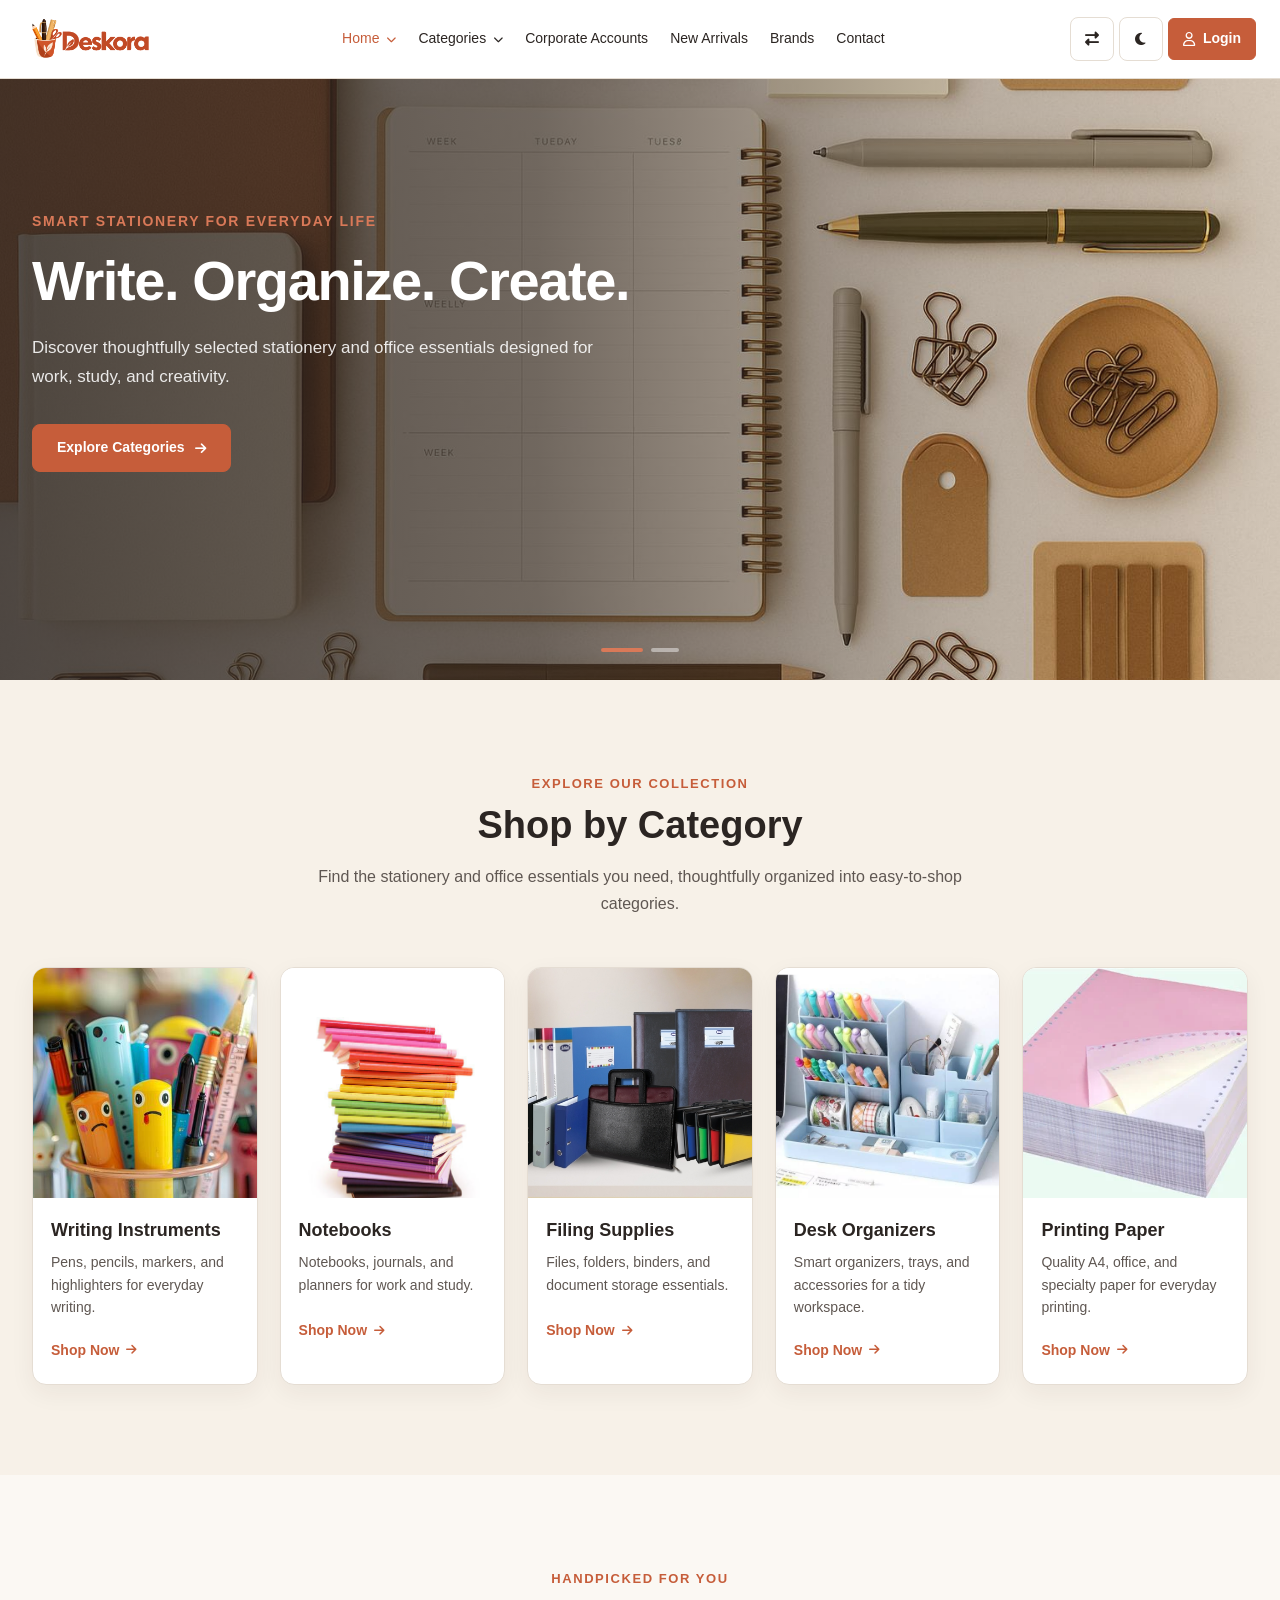
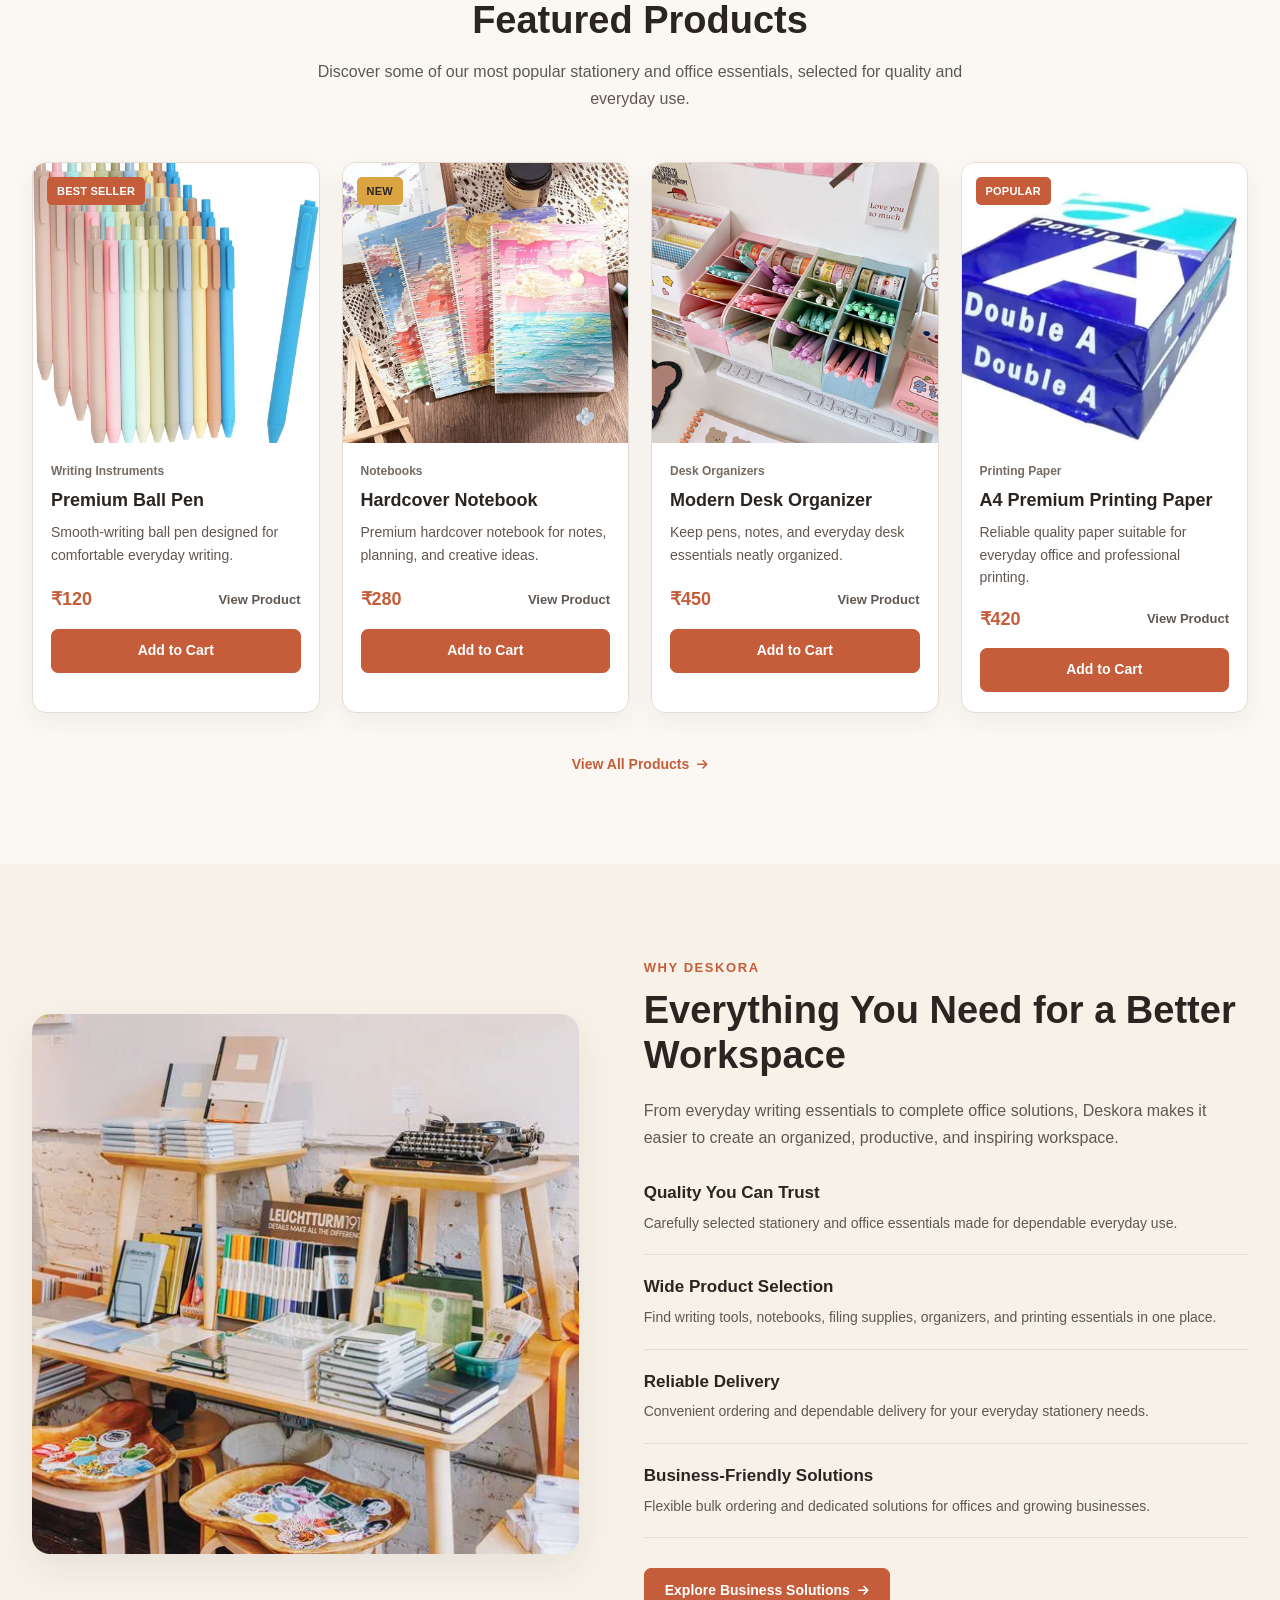
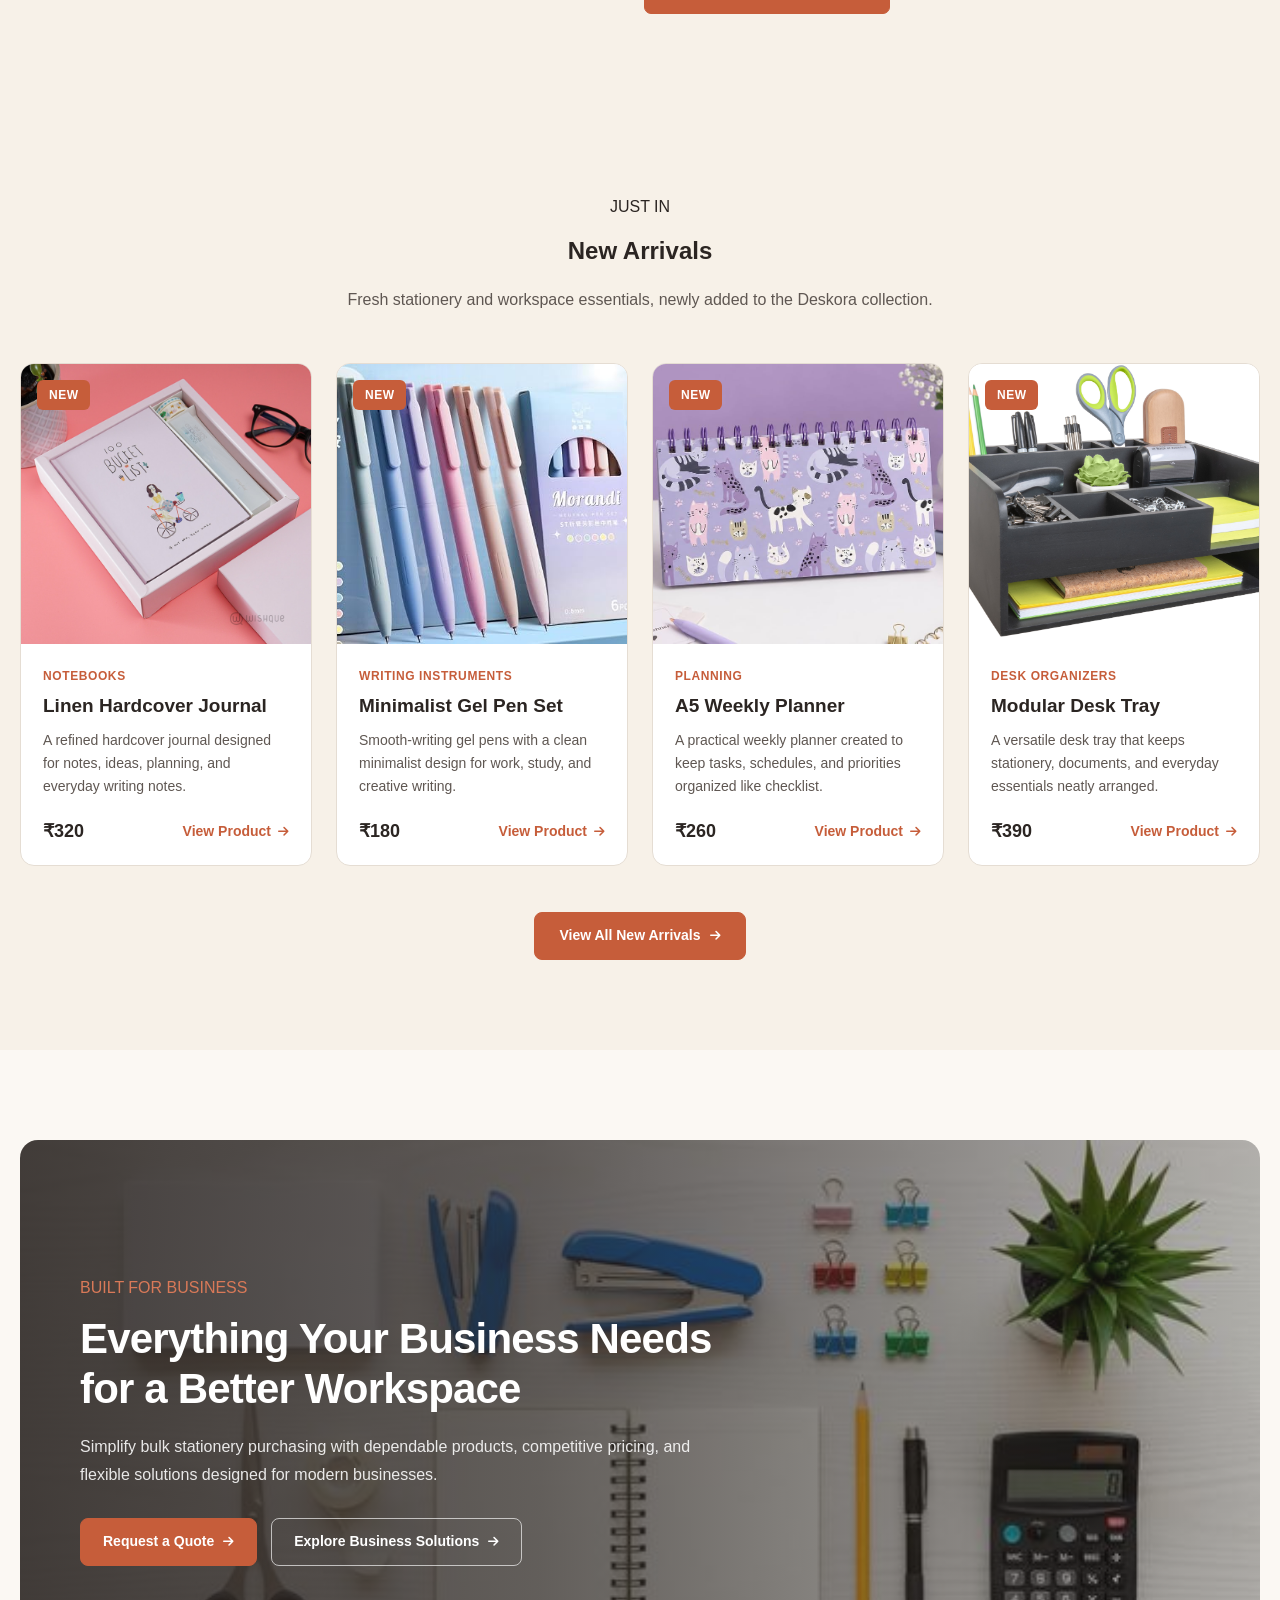
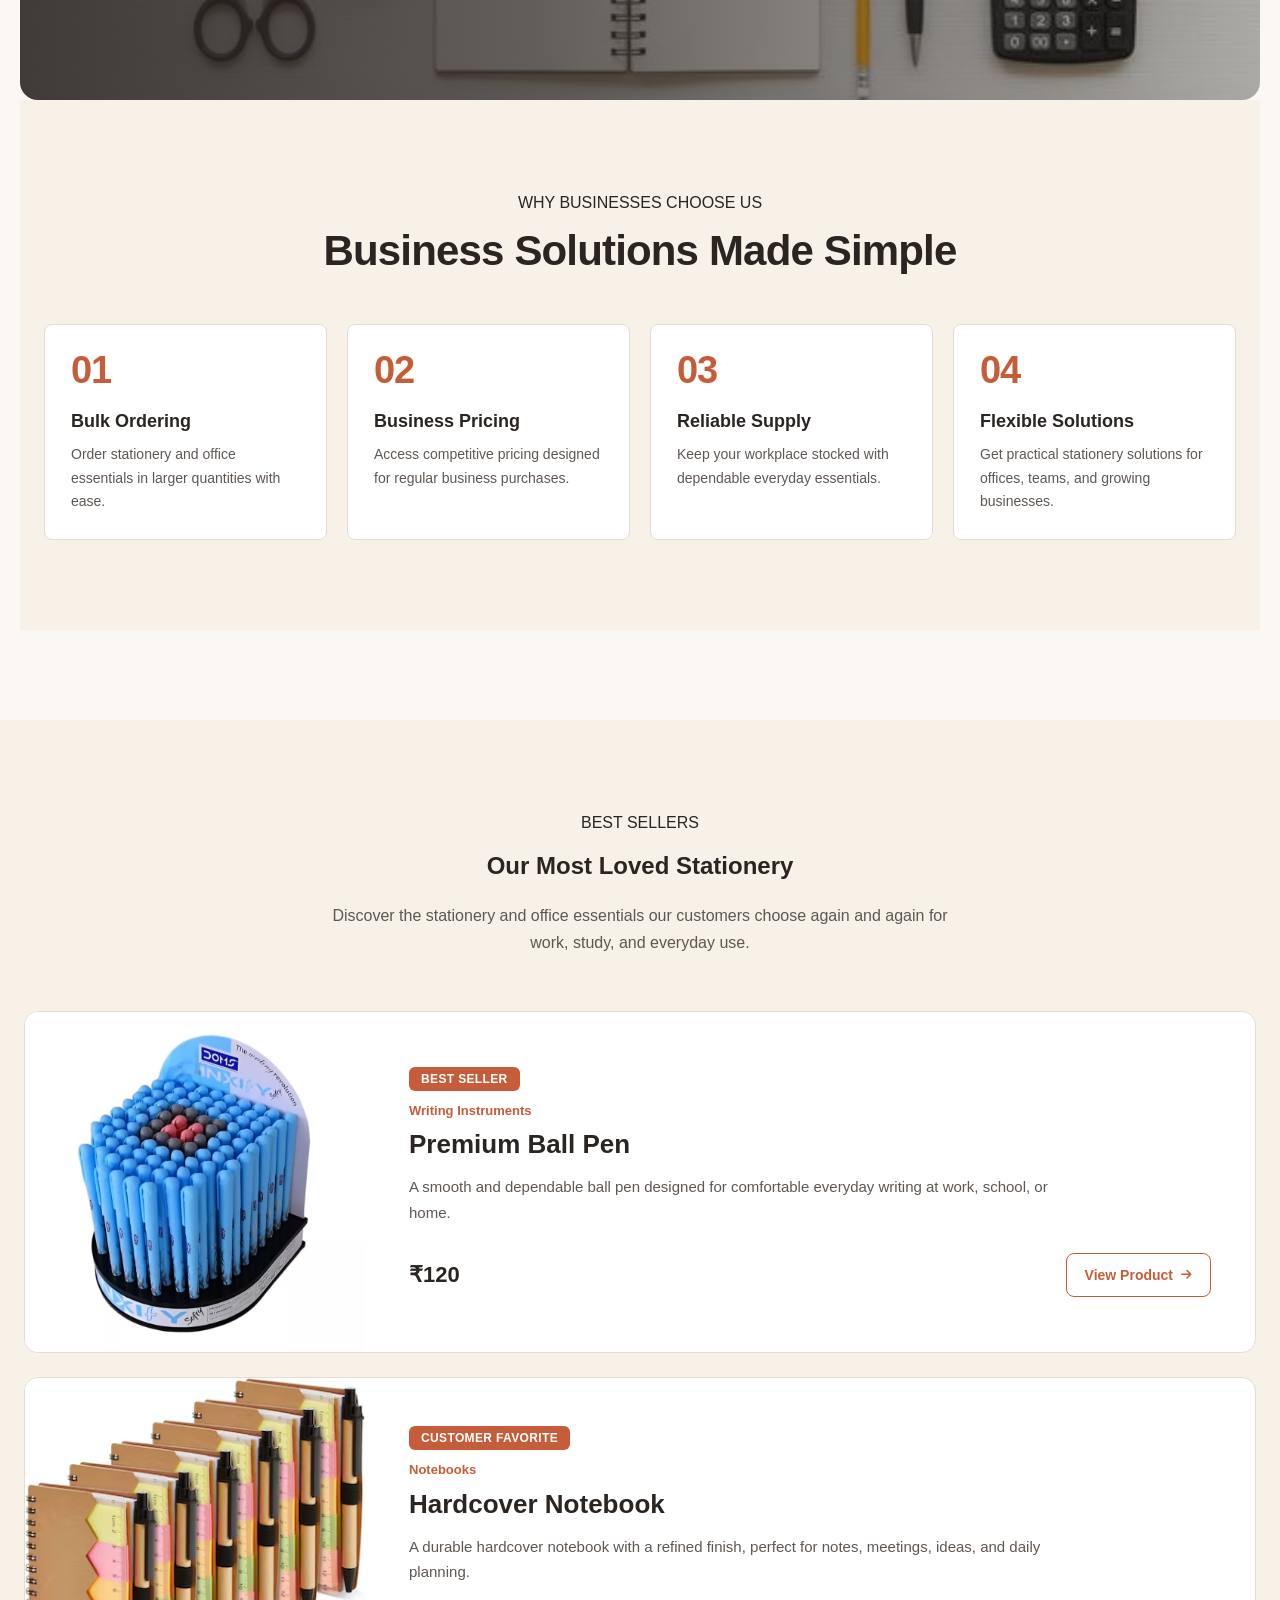
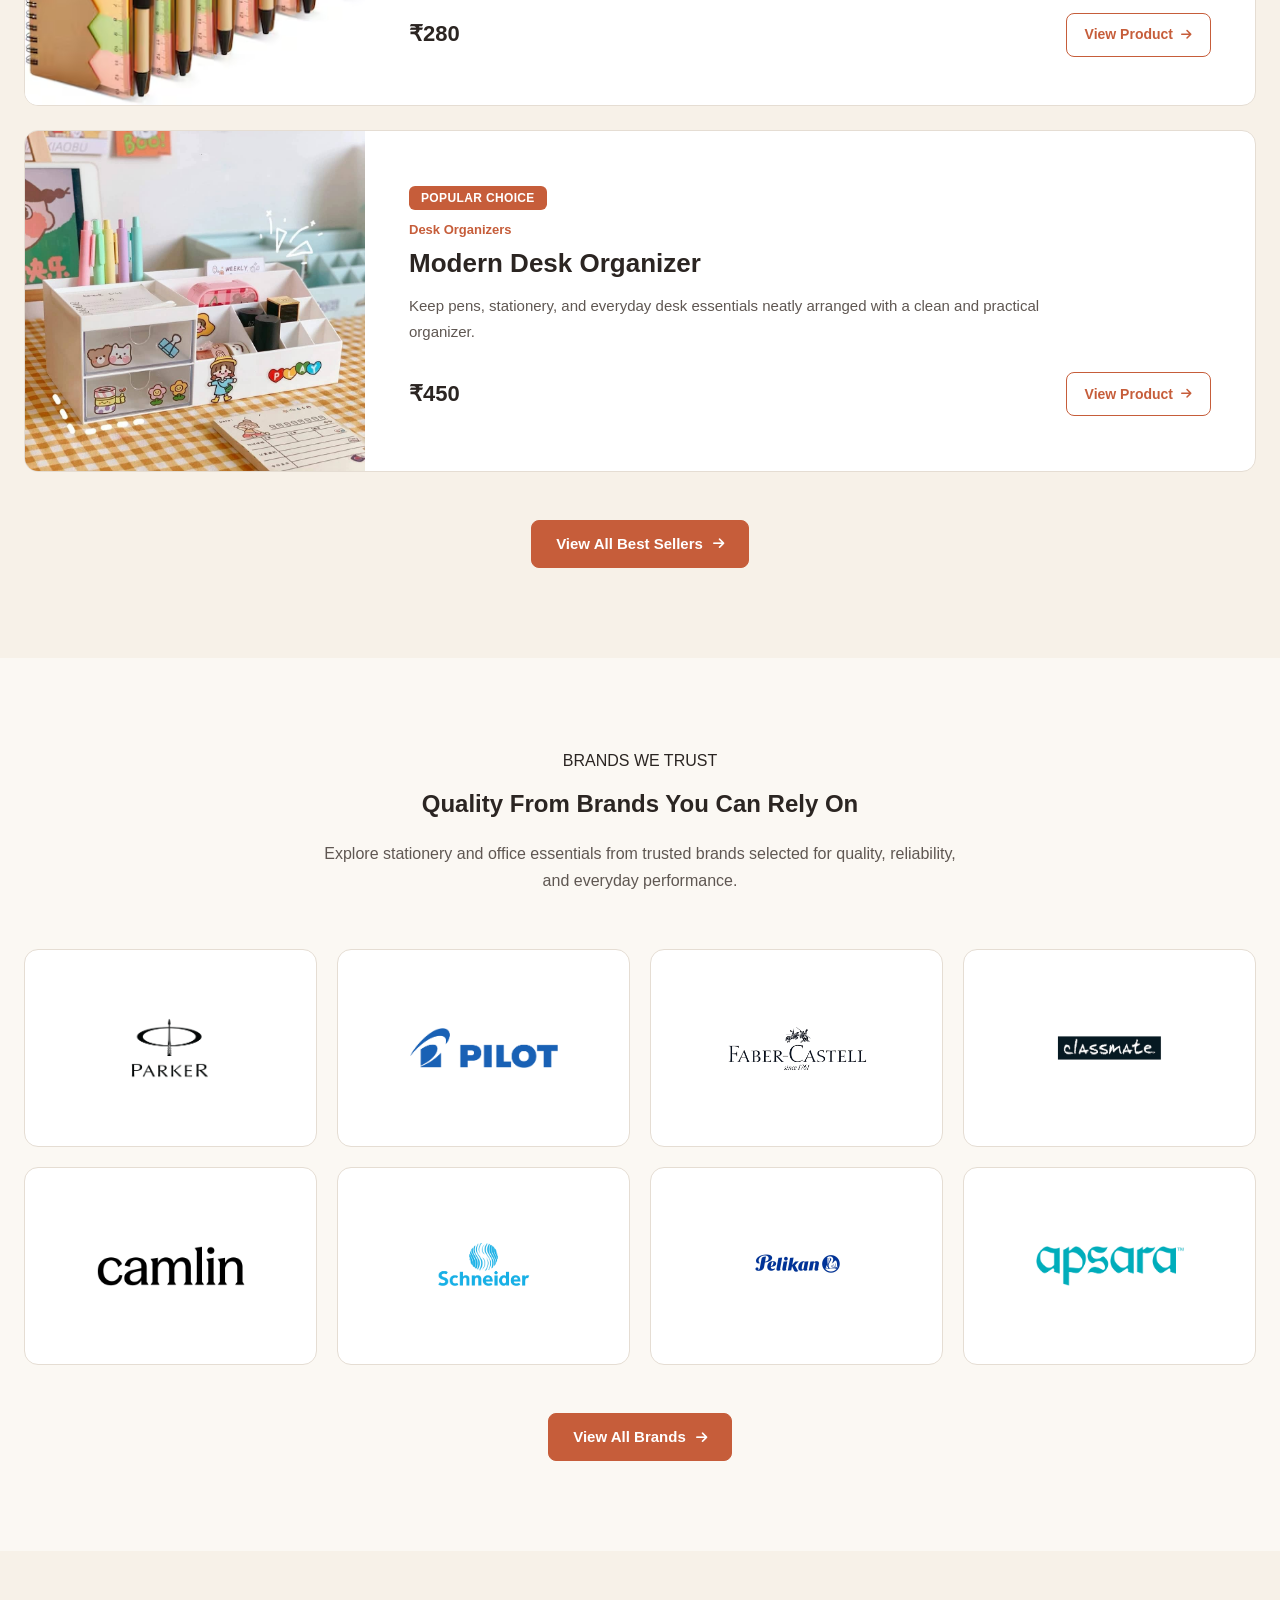
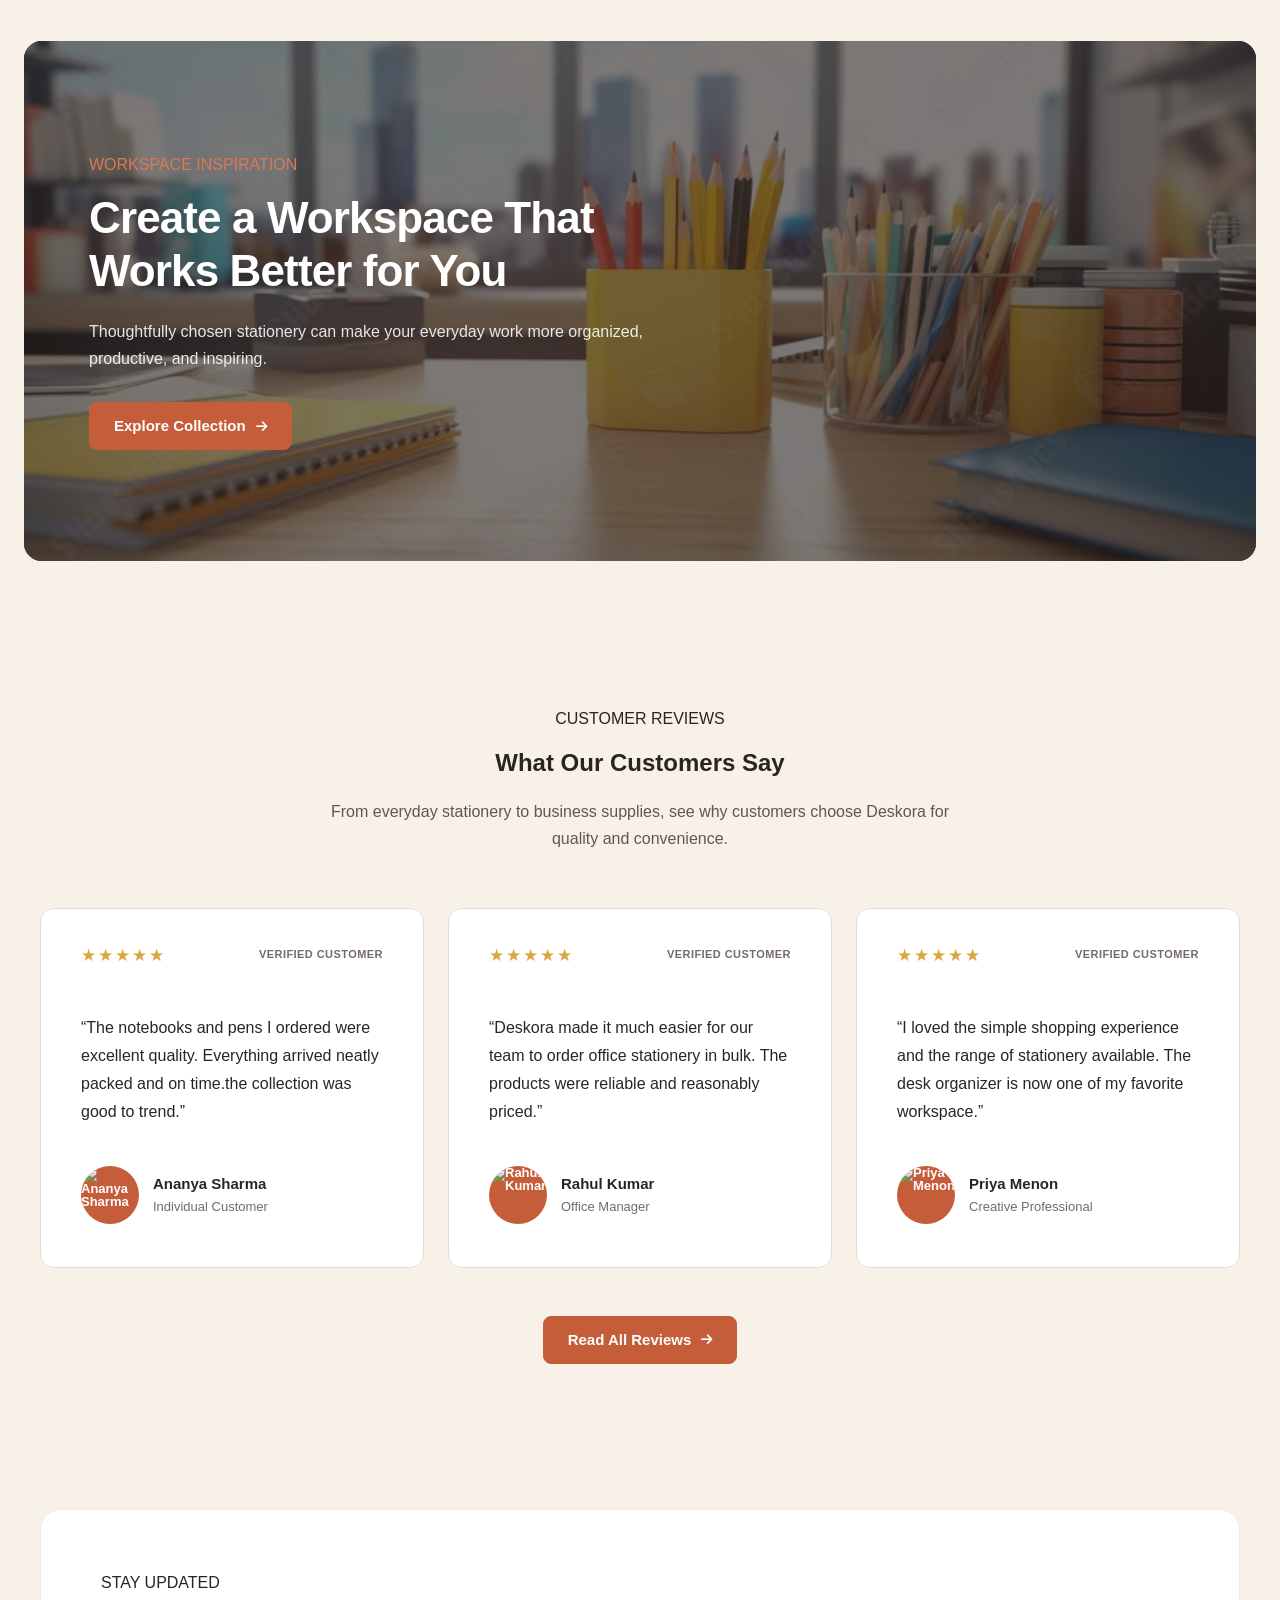
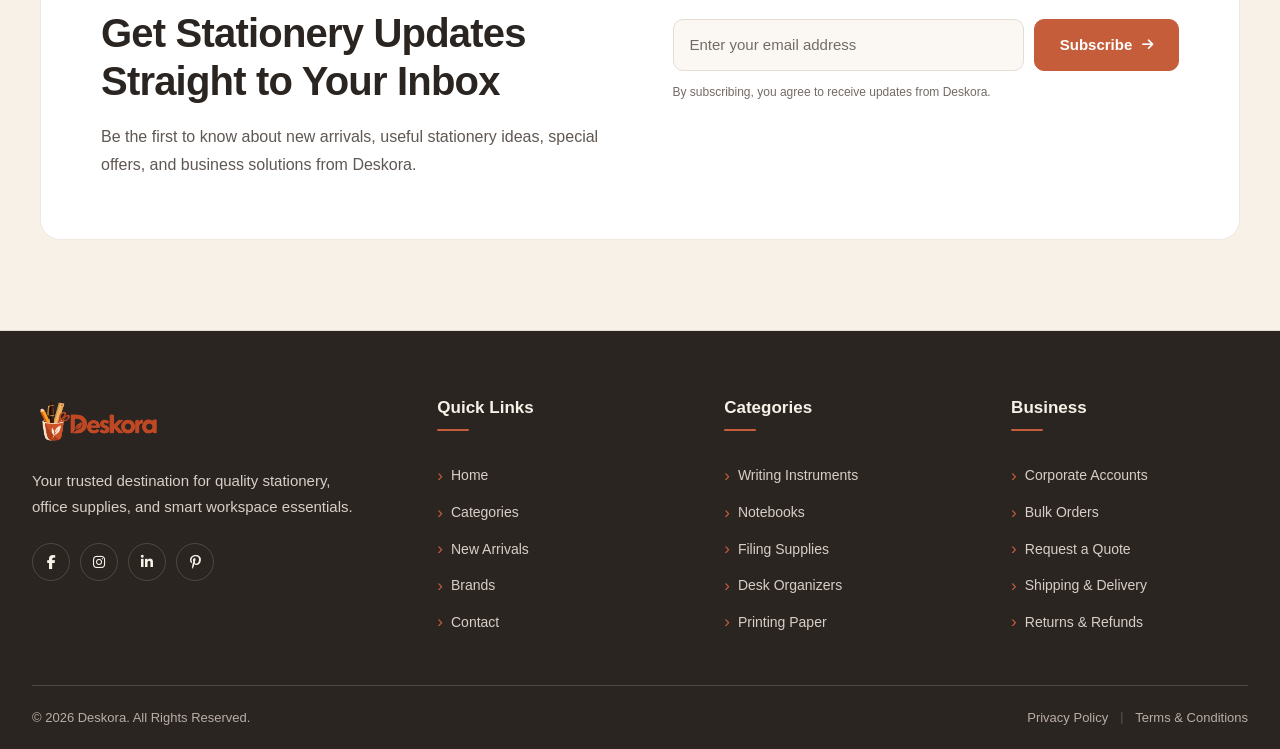
==== commit d8a8dbda: "Add files via upload" ====
--- a/index.html
+++ b/index.html
@@ -2577,8 +2577,12 @@
                 <div class="customer-review-customer">
 
                     <div class="customer-review-avatar">
-                        AS
-                    </div>
+    <img
+        src="images/customer-ananya.jpg"
+        alt="Ananya Sharma"
+        class="customer-review-avatar-image"
+    >
+</div>
 
                     <div class="customer-review-customer-info">
 
@@ -2624,8 +2628,12 @@
                 <div class="customer-review-customer">
 
                     <div class="customer-review-avatar">
-                        RK
-                    </div>
+    <img
+        src="images/customer-rahul.jpg"
+        alt="Rahul Kumar"
+        class="customer-review-avatar-image"
+    >
+</div>
 
                     <div class="customer-review-customer-info">
 
@@ -2671,8 +2679,12 @@
                 <div class="customer-review-customer">
 
                     <div class="customer-review-avatar">
-                        PM
-                    </div>
+    <img
+        src="images/customer-priya.jpg"
+        alt="Priya Menon"
+        class="customer-review-avatar-image"
+    >
+</div>
 
                     <div class="customer-review-customer-info">
 
--- a/css/style.css
+++ b/css/style.css
@@ -28112,7 +28112,7 @@
 .login-welcome-eyebrow {
     display: block !important;
     width: 100% !important;
-    text-align: center !important;
+    text-align: left !important;
 }
 
 
@@ -28132,7 +28132,7 @@
 .register-welcome-eyebrow {
     display: block !important;
     width: 100% !important;
-    text-align: center !important;
+    text-align: left !important;
 }
 
 
@@ -28325,4 +28325,199 @@
 
 .customer-review-text {
     margin-top: 0 !important;
+}
+
+
+/* =========================================================
+   FEATURED PRODUCTS — 4 IN ONE ROW
+========================================================= */
+
+@media (min-width: 1024px) and (max-width: 1199px) {
+
+    .featured-products-grid {
+        display: grid !important;
+        grid-template-columns: repeat(4, minmax(0, 1fr)) !important;
+        gap: 14px !important;
+        width: 100% !important;
+        max-width: 100% !important;
+    }
+
+    .featured-products-grid .product-card {
+        width: 100% !important;
+        max-width: 100% !important;
+        min-width: 0 !important;
+        margin: 0 !important;
+        grid-column: auto !important;
+    }
+
+}
+
+
+
+
+
+
+/* =========================================================
+   SCROLL TO TOP BUTTON
+========================================================= */
+
+.scroll-top-btn {
+    position: fixed;
+    right: 24px;
+    bottom: 24px;
+    width: 48px;
+    height: 48px;
+    display: flex;
+    align-items: center;
+    justify-content: center;
+
+    background: var(--primary-color);
+    color: #ffffff;
+    border: 1px solid var(--primary-color);
+    border-radius: 6px;
+
+    font-size: 16px;
+    cursor: pointer;
+    z-index: 9999;
+
+    opacity: 0;
+    visibility: hidden;
+    transform: translateY(15px);
+
+    transition:
+        opacity 0.3s ease,
+        visibility 0.3s ease,
+        transform 0.3s ease,
+        background 0.3s ease;
+}
+
+.scroll-top-btn.show {
+    opacity: 1;
+    visibility: visible;
+    transform: translateY(0);
+}
+
+.scroll-top-btn:hover {
+    background: var(--primary-dark);
+    border-color: var(--primary-dark);
+    color: #ffffff;
+}
+
+.scroll-top-btn i {
+    color: inherit;
+}
+
+
+/* DARK MODE */
+
+body.dark-mode .scroll-top-btn {
+    background: var(--primary-color);
+    color: #F7F1E8;
+    border-color: var(--primary-color);
+}
+
+body.dark-mode .scroll-top-btn:hover {
+    background: #F7F1E8;
+    color: #2B2522;
+    border-color: #F7F1E8;
+}
+
+
+
+
+
+/* =========================================================
+   FIX — FEATURED NEW ARRIVALS
+   DESKTOP: 3 EQUAL CARDS IN ONE ROW
+========================================================= */
+
+@media (min-width: 1200px) {
+
+    #featuredNewProducts {
+        display: grid !important;
+        grid-template-columns: repeat(3, minmax(0, 1fr)) !important;
+        gap: 28px !important;
+
+        width: 100% !important;
+        max-width: 100% !important;
+
+        margin: 28px auto 0 !important;
+        padding: 0 !important;
+    }
+
+    #featuredNewProducts > article.new-arrivals-featured-product {
+        grid-column: 1 / span 1 !important;
+        grid-row: auto !important;
+
+        width: 100% !important;
+        max-width: none !important;
+        min-width: 0 !important;
+
+        margin: 0 !important;
+        padding: 0 !important;
+
+        position: relative !important;
+        left: auto !important;
+        right: auto !important;
+        transform: none !important;
+    }
+
+    #featuredNewProducts > article.new-arrivals-featured-product:nth-child(1),
+    #featuredNewProducts > article.new-arrivals-featured-product:nth-child(2),
+    #featuredNewProducts > article.new-arrivals-featured-product:nth-child(3) {
+        grid-column: auto !important;
+        width: 100% !important;
+        max-width: none !important;
+    }
+
+    #featuredNewProducts
+    .new-arrivals-featured-product-image-wrapper {
+        width: 100% !important;
+        overflow: hidden !important;
+    }
+
+    #featuredNewProducts
+    .new-arrivals-featured-product-image {
+        width: 100% !important;
+        height: 100% !important;
+        display: block !important;
+        object-fit: cover !important;
+    }
+
+    #featuredNewProducts
+    .new-arrivals-featured-product-content {
+        width: 100% !important;
+        box-sizing: border-box !important;
+    }
+}
+
+
+
+
+
+
+
+/* =========================================================
+   CUSTOMER REVIEW AVATAR IMAGES
+========================================================= */
+
+.customer-review-avatar {
+    width: 58px !important;
+    height: 58px !important;
+    min-width: 58px !important;
+    border-radius: 50% !important;
+    overflow: hidden !important;
+    padding: 0 !important;
+    display: flex !important;
+    align-items: center !important;
+    justify-content: center !important;
+}
+
+.customer-review-avatar-image {
+    width: 100% !important;
+    height: 100% !important;
+    display: block !important;
+    object-fit: cover !important;
+    object-position: center !important;
+    border-radius: 50% !important;
 }
--- a/css/responsive.css
+++ b/css/responsive.css
@@ -37200,50 +37200,6 @@
 
 
 
-/* =========================================================
-   IPAD MINI ONLY — NOTEBOOK PURPOSE
-========================================================= */
-
-@media screen and (min-width: 768px) and (max-width: 768px) {
-
-    /* ---------------------------------------------
-       1. CENTER LAST CARD
-    --------------------------------------------- */
-
-    .notebooks-purpose-grid {
-        display: grid !important;
-        grid-template-columns: repeat(2, minmax(0, 1fr)) !important;
-        gap: 16px !important;
-        width: 100% !important;
-        max-width: 100% !important;
-    }
-
-    .notebooks-purpose-grid .notebooks-purpose-card {
-        width: 100% !important;
-        min-width: 0 !important;
-        max-width: 100% !important;
-        margin: 0 !important;
-        box-sizing: border-box !important;
-    }
-
-    .notebooks-purpose-grid .notebooks-purpose-card:nth-child(5) {
-        grid-column: 1 / -1 !important;
-        width: calc(50% - 8px) !important;
-        justify-self: center !important;
-        margin-left: auto !important;
-        margin-right: auto !important;
-    }
-
-
-    /* ---------------------------------------------
-       2. ADD BOTTOM SPACE AFTER CARD PARAGRAPH
-    --------------------------------------------- */
-
-    .notebooks-purpose-card .notebooks-purpose-card-text {
-        margin-bottom: 18px !important;
-    }
-
-}
 
 
 @media screen and (min-width: 768px) and (max-width: 768px) {
@@ -37274,7 +37230,7 @@
    NEW ARRIVALS — CENTER LAST CARD
 ========================================================= */
 
-@media screen and (min-width: 768px) and (max-width: 1199px) {
+@media screen and (min-width: 768px)  {
 
     .new-arrivals-featured-section
     .new-arrivals-featured-grid {
@@ -37312,7 +37268,7 @@
    CENTER LAST FEATURED PRODUCT
 ========================================================= */
 
-@media screen and (min-width: 768px) and (max-width: 1199px) {
+@media screen and (min-width: 768px)  {
 
     .new-arrivals-featured-product:last-child {
         position: relative !important;
@@ -37332,7 +37288,7 @@
    THIRD CARD — TRUE CENTER
 ========================================================= */
 
-@media screen and (min-width: 768px) and (max-width: 1199px) {
+@media screen and (min-width: 768px)  {
 
     .new-arrivals-featured-products {
         display: grid !important;
@@ -37528,4 +37484,605 @@
         display: block !important;
     }
 
+}
+
+
+@media (max-width: 599px) {
+
+    .corporate-workspace-section {
+        padding-left: 12px !important;
+        padding-right: 12px !important;
+    }
+
+    .corporate-workspace-container {
+        width: 100% !important;
+        max-width: 100% !important;
+    }
+
+    .corporate-workspace-banner {
+        width: 100% !important;
+        max-width: 360px !important;
+        margin: 0 auto !important;
+        box-sizing: border-box;
+    }
+
+}
+@media (max-width: 599px) {
+
+    .corporate-workspace-section {
+        padding-left: 6px !important;
+        padding-right: 6px !important;
+    }
+
+    .corporate-workspace-container {
+        width: 100% !important;
+        max-width: 100% !important;
+    }
+
+    .corporate-workspace-banner {
+        width: 100% !important;
+        max-width: 370px !important;
+        margin-left: auto !important;
+        margin-right: auto !important;
+        box-sizing: border-box;
+    }
+
+}
+
+@media (max-width: 599px) {
+
+    .corporate-workspace-section {
+        padding-left: 3px !important;
+        padding-right: 3px !important;
+    }
+
+    .corporate-workspace-container {
+        width: 100% !important;
+        max-width: 100% !important;
+    }
+
+    .corporate-workspace-banner {
+        width: 100% !important;
+        max-width: 380px !important;
+        margin: 0 auto !important;
+        box-sizing: border-box;
+    }
+
+}
+
+
+@media (max-width: 599px) {
+
+    .corporate-workspace-section {
+        padding: 25px 8px !important;
+    }
+
+    .corporate-workspace-container {
+        width: 100% !important;
+        max-width: 100% !important;
+        margin: 0 !important;
+    }
+
+    .corporate-workspace-banner {
+        width: 100% !important;
+        max-width: none !important;
+        margin: 0 !important;
+        border-radius: 8px !important;
+    }
+
+}
+
+
+
+@media (max-width: 599px) {
+
+    .corporate-workspace-content {
+        text-align: center !important;
+        align-items: center !important;
+    }
+
+    .corporate-workspace-label {
+        width: 100% !important;
+        display: block !important;
+        text-align: center !important;
+        margin-left: auto !important;
+        margin-right: auto !important;
+    }
+
+    .corporate-workspace-title {
+        width: 100% !important;
+        max-width: 320px !important;
+        margin-left: auto !important;
+        margin-right: auto !important;
+        text-align: center !important;
+    }
+
+    .corporate-workspace-description {
+        width: 100% !important;
+        max-width: 310px !important;
+        margin-left: auto !important;
+        margin-right: auto !important;
+        text-align: center !important;
+    }
+
+}
+
+
+
+
+/* =========================================================
+   NEW ARRIVALS — iPAD PRO ONLY
+   1024px × 1366px
+========================================================= */
+
+@media (min-width: 1024px) and (max-width: 1199px) {
+
+    .new-arrivals-featured-products {
+        display: grid !important;
+        grid-template-columns: repeat(2, minmax(0, 1fr)) !important;
+        gap: 14px !important;
+    }
+
+    /* First card */
+    .new-arrivals-featured-product:nth-child(1) {
+        grid-column: 1 !important;
+        width: 100% !important;
+        margin: 0 !important;
+    }
+
+    /* Second card */
+    .new-arrivals-featured-product:nth-child(2) {
+        grid-column: 2 !important;
+        width: 100% !important;
+        margin: 0 !important;
+    }
+
+    /* Third card — same width and exact center */
+    .new-arrivals-featured-product:nth-child(3) {
+        grid-column: 1 / -1 !important;
+        width: 50% !important;
+        margin: 0 auto !important;
+        justify-self: center !important;
+    }
+
+}
+
+
+
+/* =========================================================
+   NEW ARRIVALS FEATURED PRODUCTS
+   iPAD PRO ONLY — CENTER THIRD CARD
+========================================================= */
+
+@media (min-width: 1024px) and (max-width: 1199px) {
+
+    .new-arrivals-featured-products {
+        display: grid !important;
+        grid-template-columns: repeat(2, minmax(0, 1fr)) !important;
+        gap: 14px !important;
+        width: 100% !important;
+    }
+
+    /* Card 1 */
+    .new-arrivals-featured-product:nth-child(1) {
+        grid-column: 1 !important;
+        width: 100% !important;
+        margin: 0 !important;
+    }
+
+    /* Card 2 */
+    .new-arrivals-featured-product:nth-child(2) {
+        grid-column: 2 !important;
+        width: 100% !important;
+        margin: 0 !important;
+    }
+
+    /* Card 3 — CENTER */
+    .new-arrivals-featured-product:nth-child(3) {
+        grid-column: 1 / 3 !important;
+        width: 50% !important;
+        max-width: 50% !important;
+        margin-left: auto !important;
+        margin-right: auto !important;
+        justify-self: center !important;
+        position: relative !important;
+        left: auto !important;
+        right: auto !important;
+        transform: none !important;
+    }
+
+}
+
+
+/* =========================================================
+   NEW ARRIVALS
+   iPAD PRO ONLY — 2 × 2 ARRANGEMENT
+========================================================= */
+
+@media (min-width: 1024px) and (max-width: 1199px) {
+
+    .new-arrivals-grid {
+        display: grid !important;
+        grid-template-columns: repeat(2, minmax(0, 1fr)) !important;
+        gap: 14px !important;
+        width: 100% !important;
+        max-width: 100% !important;
+    }
+
+    .new-arrivals-grid .new-arrival-card {
+        grid-column: auto !important;
+        width: 100% !important;
+        max-width: 100% !important;
+        min-width: 0 !important;
+        margin: 0 !important;
+    }
+
+}
+
+
+/* =========================================================
+   FEATURED PRODUCTS
+   iPAD PRO ONLY — 2 × 2
+========================================================= */
+
+@media (min-width: 1024px) and (max-width: 1199px) {
+
+    .featured-products-grid {
+        display: grid !important;
+        grid-template-columns: repeat(2, minmax(0, 1fr)) !important;
+        gap: 14px !important;
+        width: 100% !important;
+        max-width: 100% !important;
+    }
+
+    .featured-products-grid .product-card {
+        grid-column: auto !important;
+        width: 100% !important;
+        max-width: 100% !important;
+        min-width: 0 !important;
+        margin: 0 !important;
+    }
+
+}
+
+
+
+
+
+/* =========================================================
+   AUTH CONTROLS
+   MOBILE — RTL + DARK MODE ON LEFT
+========================================================= */
+
+@media (max-width: 767px) {
+
+    .login-controls,
+    .register-controls {
+        width: 100% !important;
+
+        display: flex !important;
+        justify-content: flex-start !important;
+        align-items: center !important;
+
+        gap: 8px !important;
+
+        margin-left: 0 !important;
+        margin-right: auto !important;
+
+        padding-left: 0 !important;
+        padding-right: 0 !important;
+    }
+
+    .login-control-btn,
+    .register-control-btn {
+        margin: 0 !important;
+        flex: 0 0 auto !important;
+    }
+
+    /* Keep controls on LEFT even when RTL is active */
+    html[dir="rtl"] .login-controls,
+    html[dir="rtl"] .register-controls {
+        direction: ltr !important;
+        justify-content: flex-start !important;
+        margin-left: 0 !important;
+        margin-right: auto !important;
+    }
+
+}
+
+
+
+/* =========================================================
+   AUTH CONTROLS
+   MOBILE — RTL + DARK MODE ON LEFT
+========================================================= */
+
+@media (max-width: 767px) {
+
+    .login-controls,
+    .register-controls {
+        width: 100% !important;
+
+        display: flex !important;
+        justify-content: flex-start !important;
+        align-items: center !important;
+
+        gap: 8px !important;
+
+        margin-left: 0 !important;
+        margin-right: auto !important;
+
+        padding-left: 0 !important;
+        padding-right: 0 !important;
+    }
+
+    .login-control-btn,
+    .register-control-btn {
+        margin: 0 !important;
+        flex: 0 0 auto !important;
+    }
+
+    /* Keep controls on LEFT even when RTL is active */
+    html[dir="rtl"] .login-controls,
+    html[dir="rtl"] .register-controls {
+        direction: ltr !important;
+        justify-content: flex-start !important;
+        margin-left: 0 !important;
+        margin-right: auto !important;
+    }
+
+}
+
+
+
+/* =========================================================
+   MOBILE HEADER — LOGO LEFT
+========================================================= */
+
+@media (max-width: 767px) {
+
+    .header-container {
+        display: flex !important;
+        align-items: center !important;
+        justify-content: space-between !important;
+    }
+
+    .logo,
+    .header-logo,
+    .site-logo {
+        margin-left: 0 !important;
+        margin-right: auto !important;
+        justify-self: start !important;
+    }
+
+    .logo img,
+    .header-logo img,
+    .site-logo img {
+        display: block !important;
+        margin-left: 0 !important;
+        margin-right: auto !important;
+    }
+
+    .hamburger,
+    .menu-toggle,
+    .mobile-menu-toggle {
+        margin-left: auto !important;
+        margin-right: 0 !important;
+    }
+
+}
+
+
+
+
+
+
+
+/* =========================================================
+   LOGIN CONTROLS
+   MOBILE + IPAD MINI + IPAD PRO
+   RTL + DARK MODE → RIGHT SIDE
+========================================================= */
+
+@media (max-width: 1199px) {
+
+    .login-controls {
+        width: 100% !important;
+
+        display: flex !important;
+        align-items: center !important;
+        justify-content: flex-end !important;
+
+        gap: 8px !important;
+
+        margin-left: auto !important;
+        margin-right: 0 !important;
+
+        padding-left: 0 !important;
+        padding-right: 0 !important;
+    }
+
+    .login-control-btn {
+        flex: 0 0 auto !important;
+
+        margin: 0 !important;
+
+        position: relative !important;
+        left: auto !important;
+        right: auto !important;
+    }
+
+    /* Keep buttons on RIGHT even when RTL is enabled */
+    html[dir="rtl"] .login-controls {
+        direction: ltr !important;
+        justify-content: flex-end !important;
+
+        margin-left: auto !important;
+        margin-right: 0 !important;
+    }
+
+}
+
+
+
+/* =========================================================
+   AUTH CONTROLS
+   RTL + DARK MODE → RIGHT SIDE
+   ALL DEVICES
+========================================================= */
+
+.login-controls {
+    width: 100% !important;
+
+    display: flex !important;
+    align-items: center !important;
+    justify-content: flex-end !important;
+
+    gap: 8px !important;
+
+    margin-left: auto !important;
+    margin-right: 0 !important;
+
+    padding-left: 0 !important;
+    padding-right: 0 !important;
+}
+
+.login-control-btn {
+    flex: 0 0 auto !important;
+    margin: 0 !important;
+
+    position: relative !important;
+    left: auto !important;
+    right: auto !important;
+}
+
+/* Keep controls on RIGHT even in RTL */
+html[dir="rtl"] .login-controls {
+    direction: ltr !important;
+    justify-content: flex-end !important;
+    margin-left: auto !important;
+    margin-right: 0 !important;
+}
+
+
+/* =========================================================
+   REGISTER
+========================================================= */
+
+.register-controls {
+    width: 100% !important;
+
+    display: flex !important;
+    align-items: center !important;
+    justify-content: flex-end !important;
+
+    gap: 8px !important;
+
+    margin-left: auto !important;
+    margin-right: 0 !important;
+
+    padding-left: 0 !important;
+    padding-right: 0 !important;
+}
+
+.register-control-btn {
+    flex: 0 0 auto !important;
+    margin: 0 !important;
+
+    position: relative !important;
+    left: auto !important;
+    right: auto !important;
+}
+
+html[dir="rtl"] .register-controls {
+    direction: ltr !important;
+    justify-content: flex-end !important;
+    margin-left: auto !important;
+    margin-right: 0 !important;
+}
+
+
+
+/* =========================================================
+   BRANDS GRID
+   iPAD PRO ONLY — LAST 2 CARDS CENTERED
+========================================================= */
+
+@media (min-width: 1024px) and (max-width: 1199px) {
+
+    .brands-grid .brand-card:nth-child(4) {
+        grid-column: 2 / span 2 !important;
+    }
+
+    .brands-grid .brand-card:nth-child(5) {
+        grid-column: 4 / span 2 !important;
+    }
+
+}
+
+
+/* =========================================================
+   BRANDS GRID
+   iPAD PRO ONLY
+   3 CARDS + 3 CARDS + LAST 2 CENTERED
+========================================================= */
+
+@media (min-width: 1024px) and (max-width: 1199px) {
+
+    .brands-grid {
+        display: grid !important;
+        grid-template-columns: repeat(6, minmax(0, 1fr)) !important;
+        gap: 12px !important;
+        width: 100% !important;
+    }
+
+    /* ROW 1 */
+    .brands-grid .brand-card:nth-child(1) {
+        grid-column: 1 / span 2 !important;
+        width: 100% !important;
+    }
+
+    .brands-grid .brand-card:nth-child(2) {
+        grid-column: 3 / span 2 !important;
+        width: 100% !important;
+    }
+
+    .brands-grid .brand-card:nth-child(3) {
+        grid-column: 5 / span 2 !important;
+        width: 100% !important;
+    }
+
+    /* ROW 2 */
+    .brands-grid .brand-card:nth-child(4) {
+        grid-column: 1 / span 2 !important;
+        width: 100% !important;
+    }
+
+    .brands-grid .brand-card:nth-child(5) {
+        grid-column: 3 / span 2 !important;
+        width: 100% !important;
+    }
+
+    .brands-grid .brand-card:nth-child(6) {
+        grid-column: 5 / span 2 !important;
+        width: 100% !important;
+    }
+
+    /* ROW 3 — ONLY LAST TWO CENTERED */
+    .brands-grid .brand-card:nth-child(7) {
+        grid-column: 2 / span 2 !important;
+        width: 100% !important;
+    }
+
+    .brands-grid .brand-card:nth-child(8) {
+        grid-column: 4 / span 2 !important;
+        width: 100% !important;
+    }
+
+    .brands-grid .brand-card {
+        min-width: 0 !important;
+        max-width: 100% !important;
+        margin: 0 !important;
+        box-sizing: border-box !important;
+    }
 }
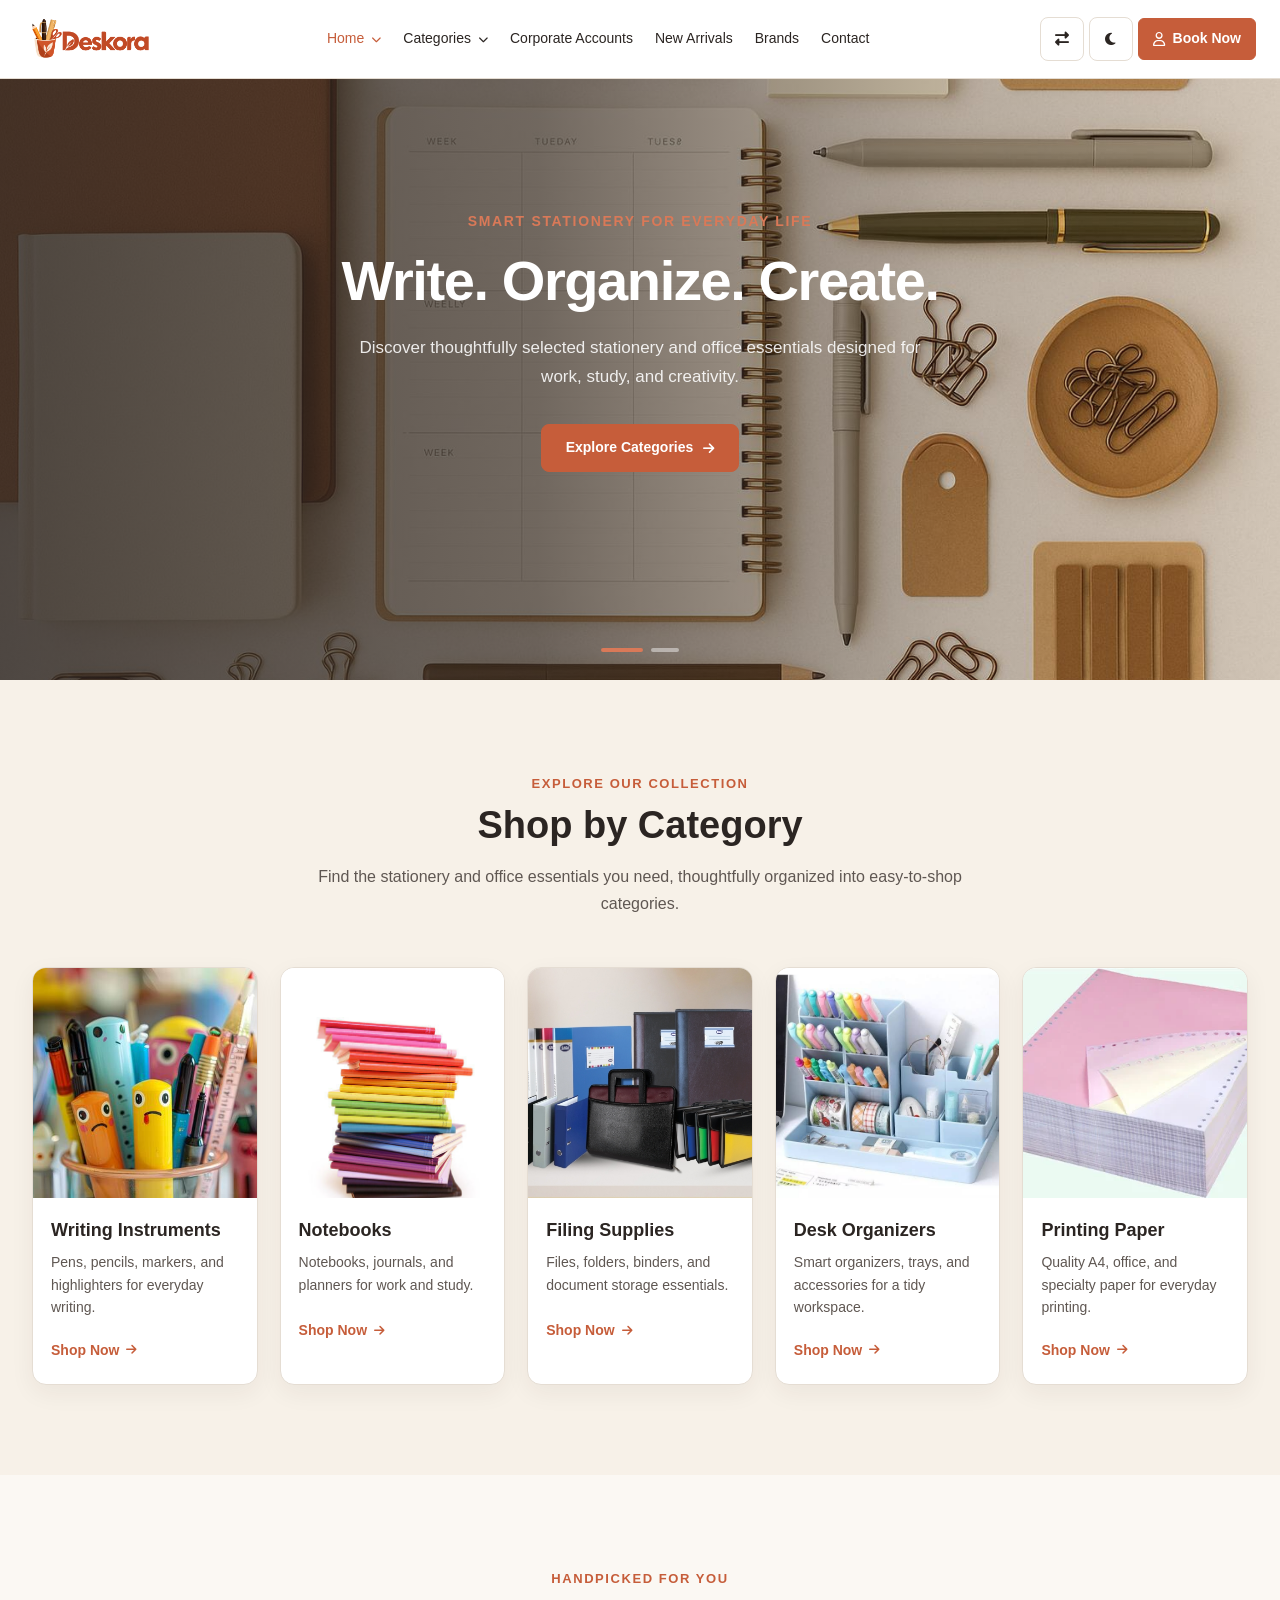
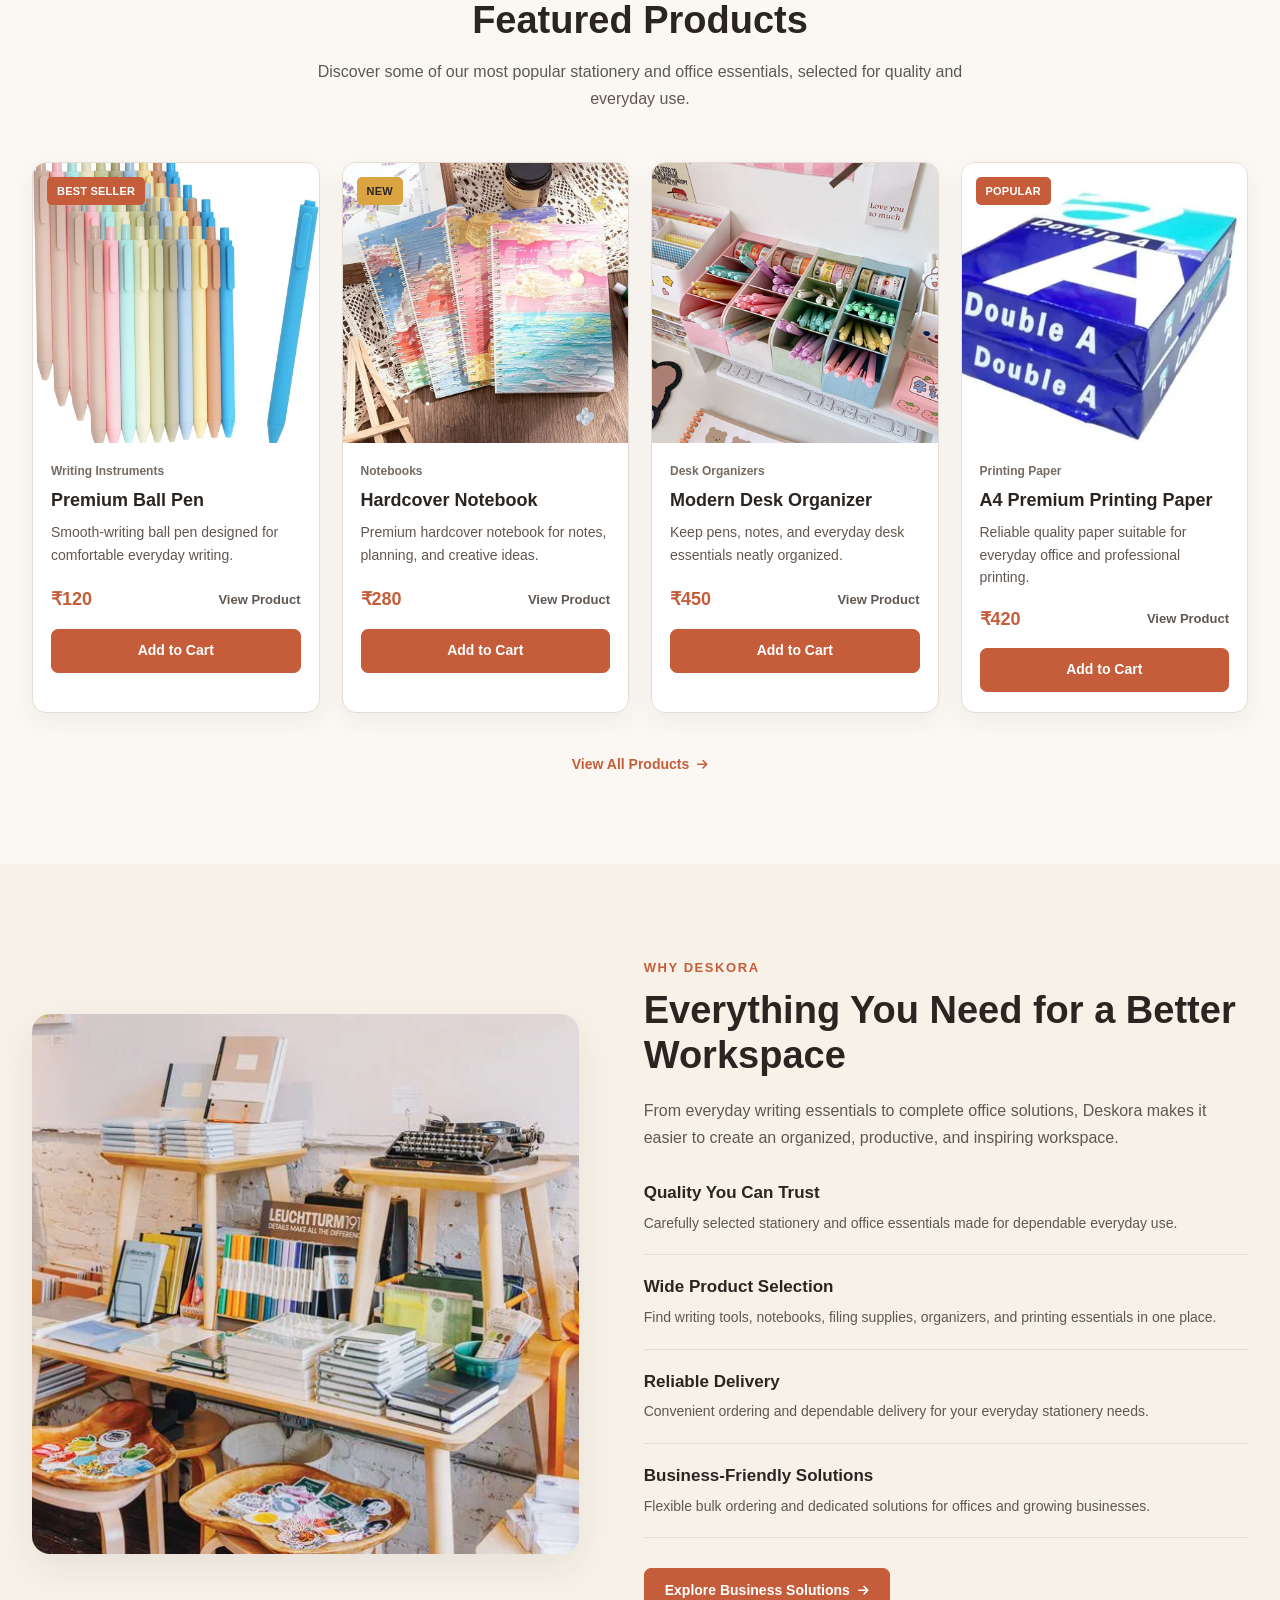
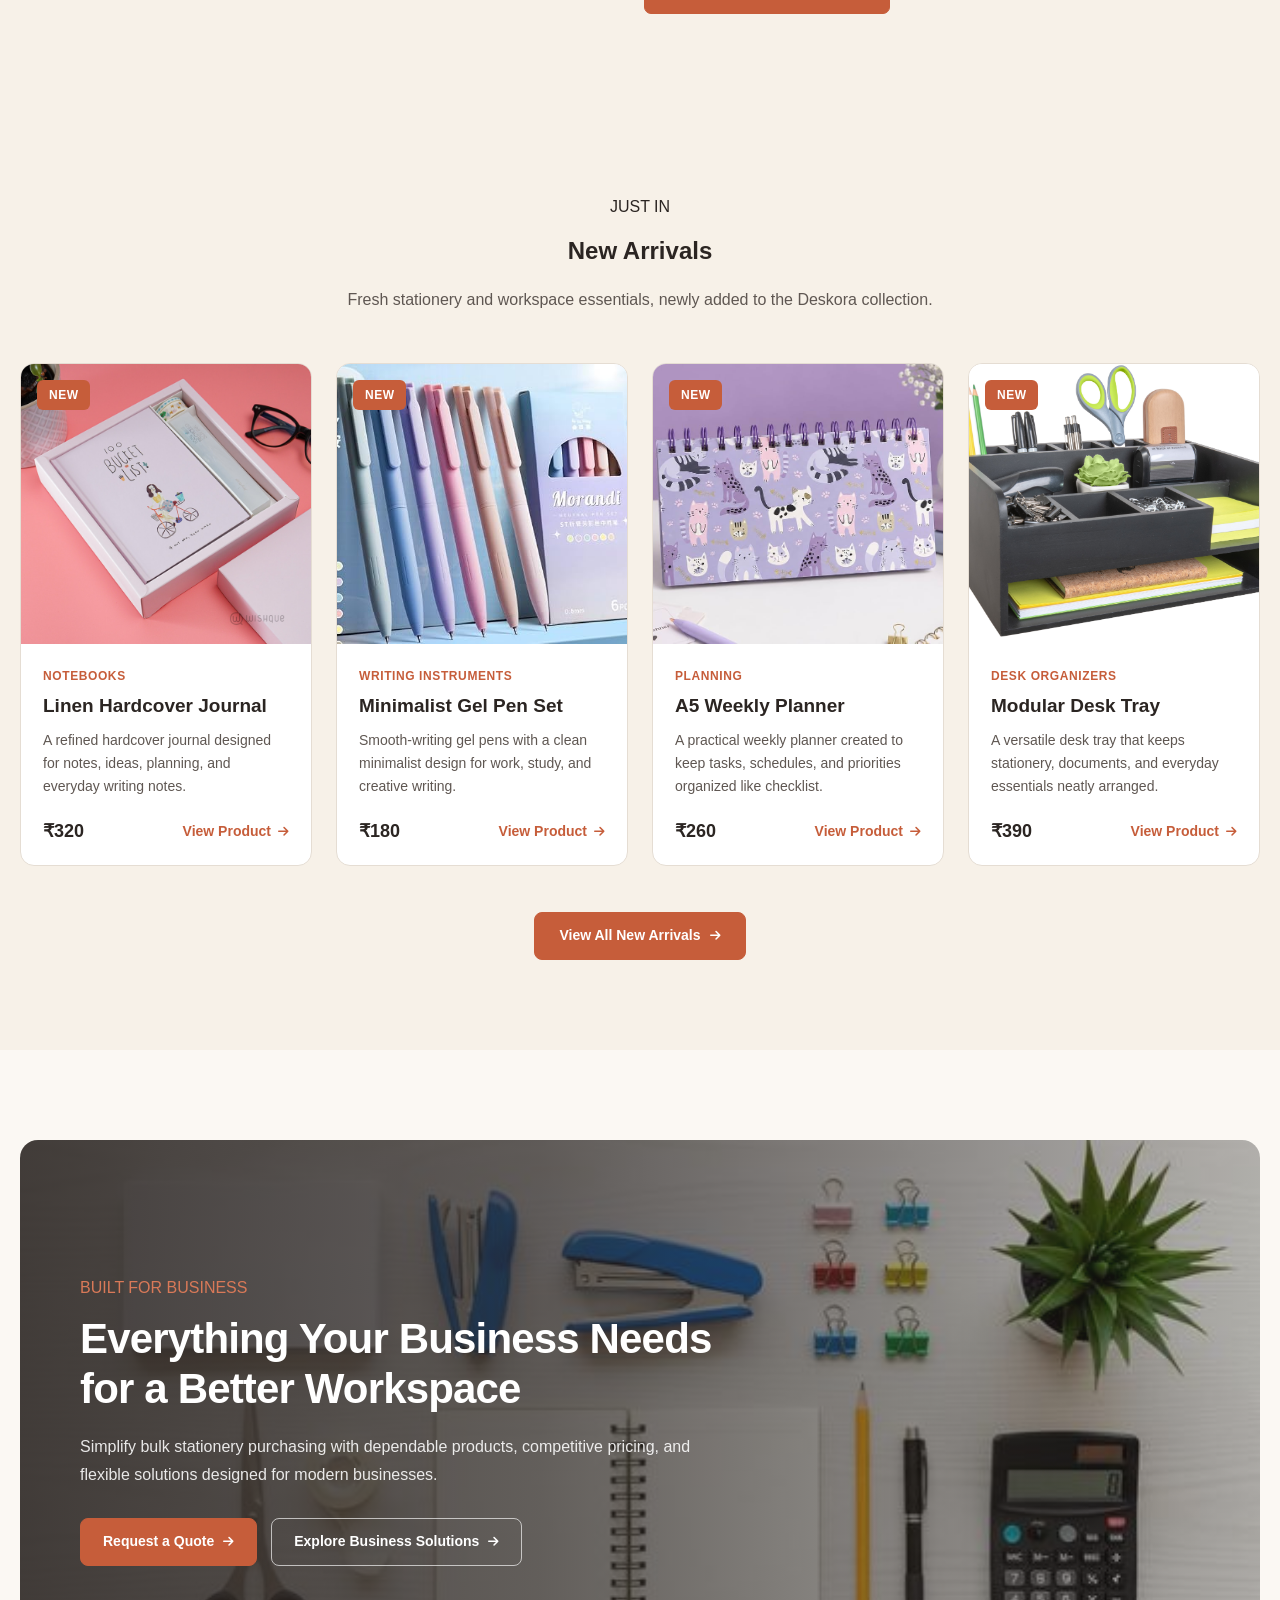
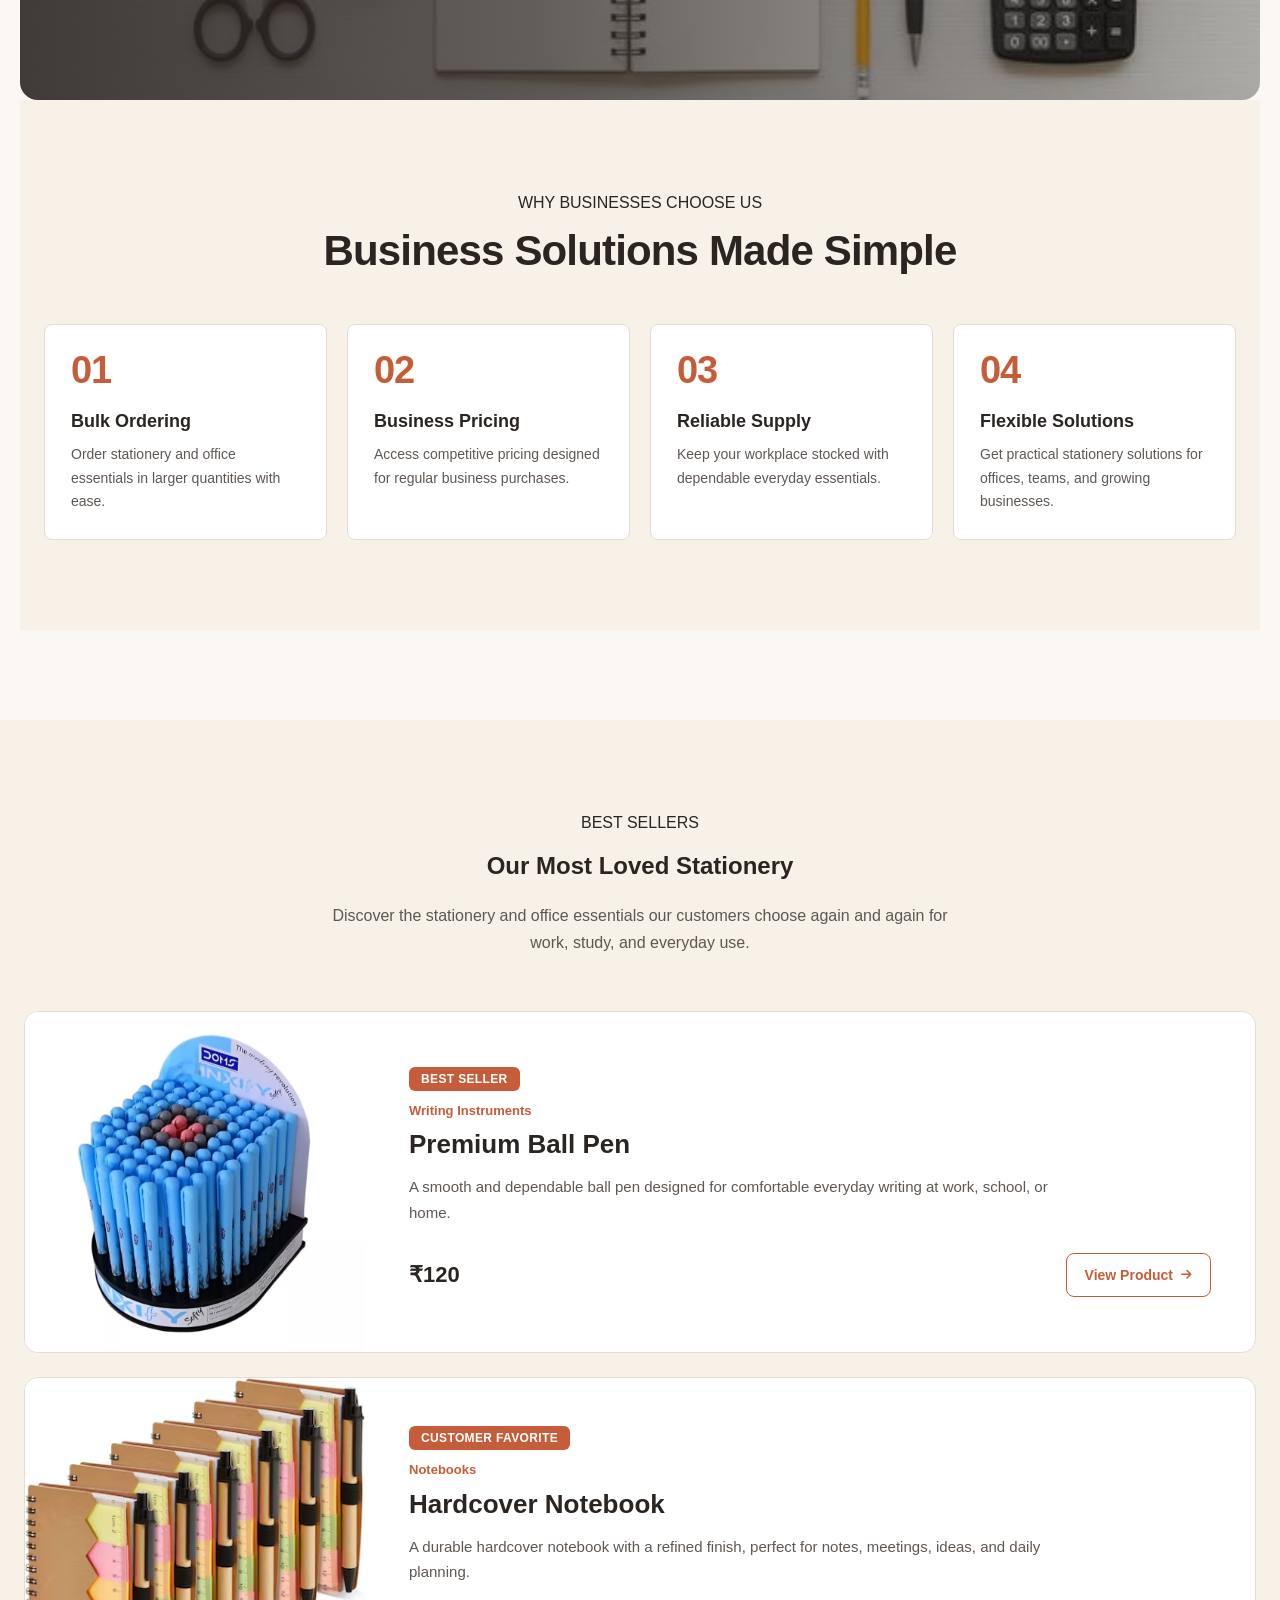
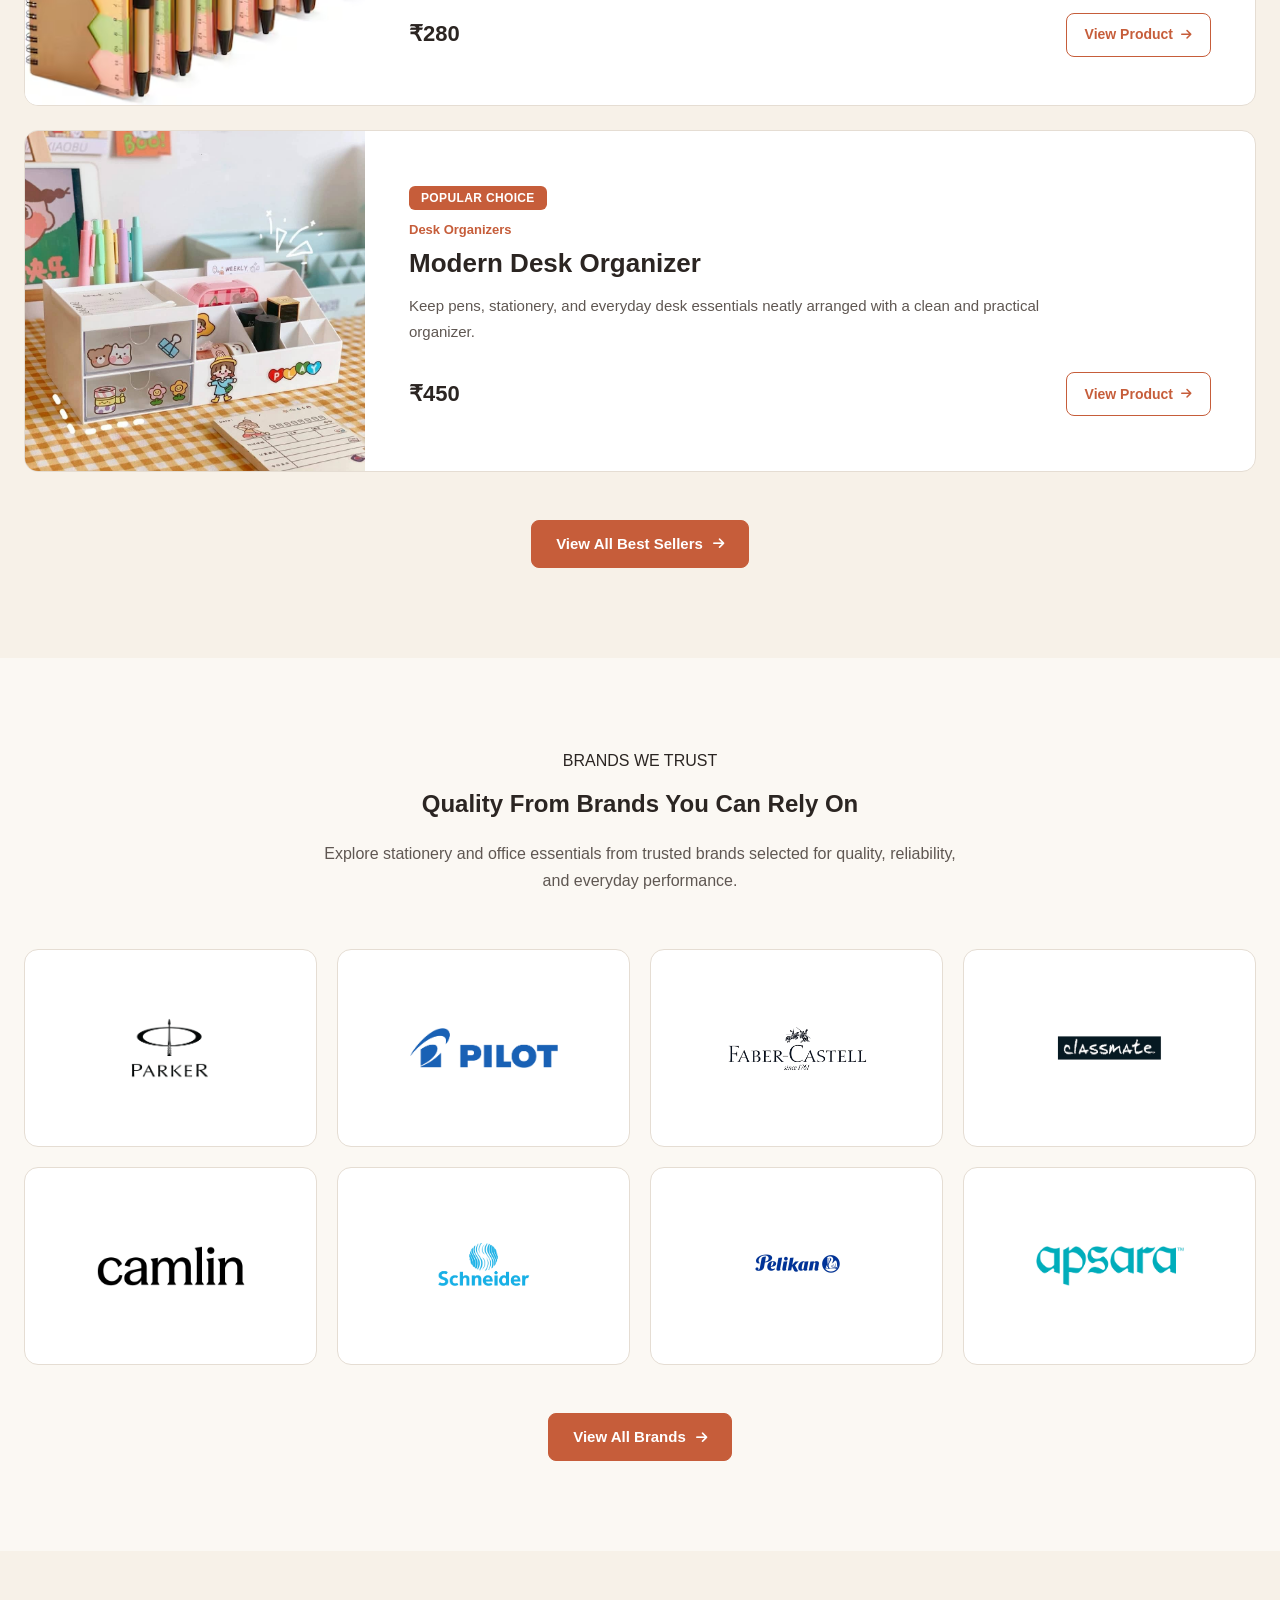
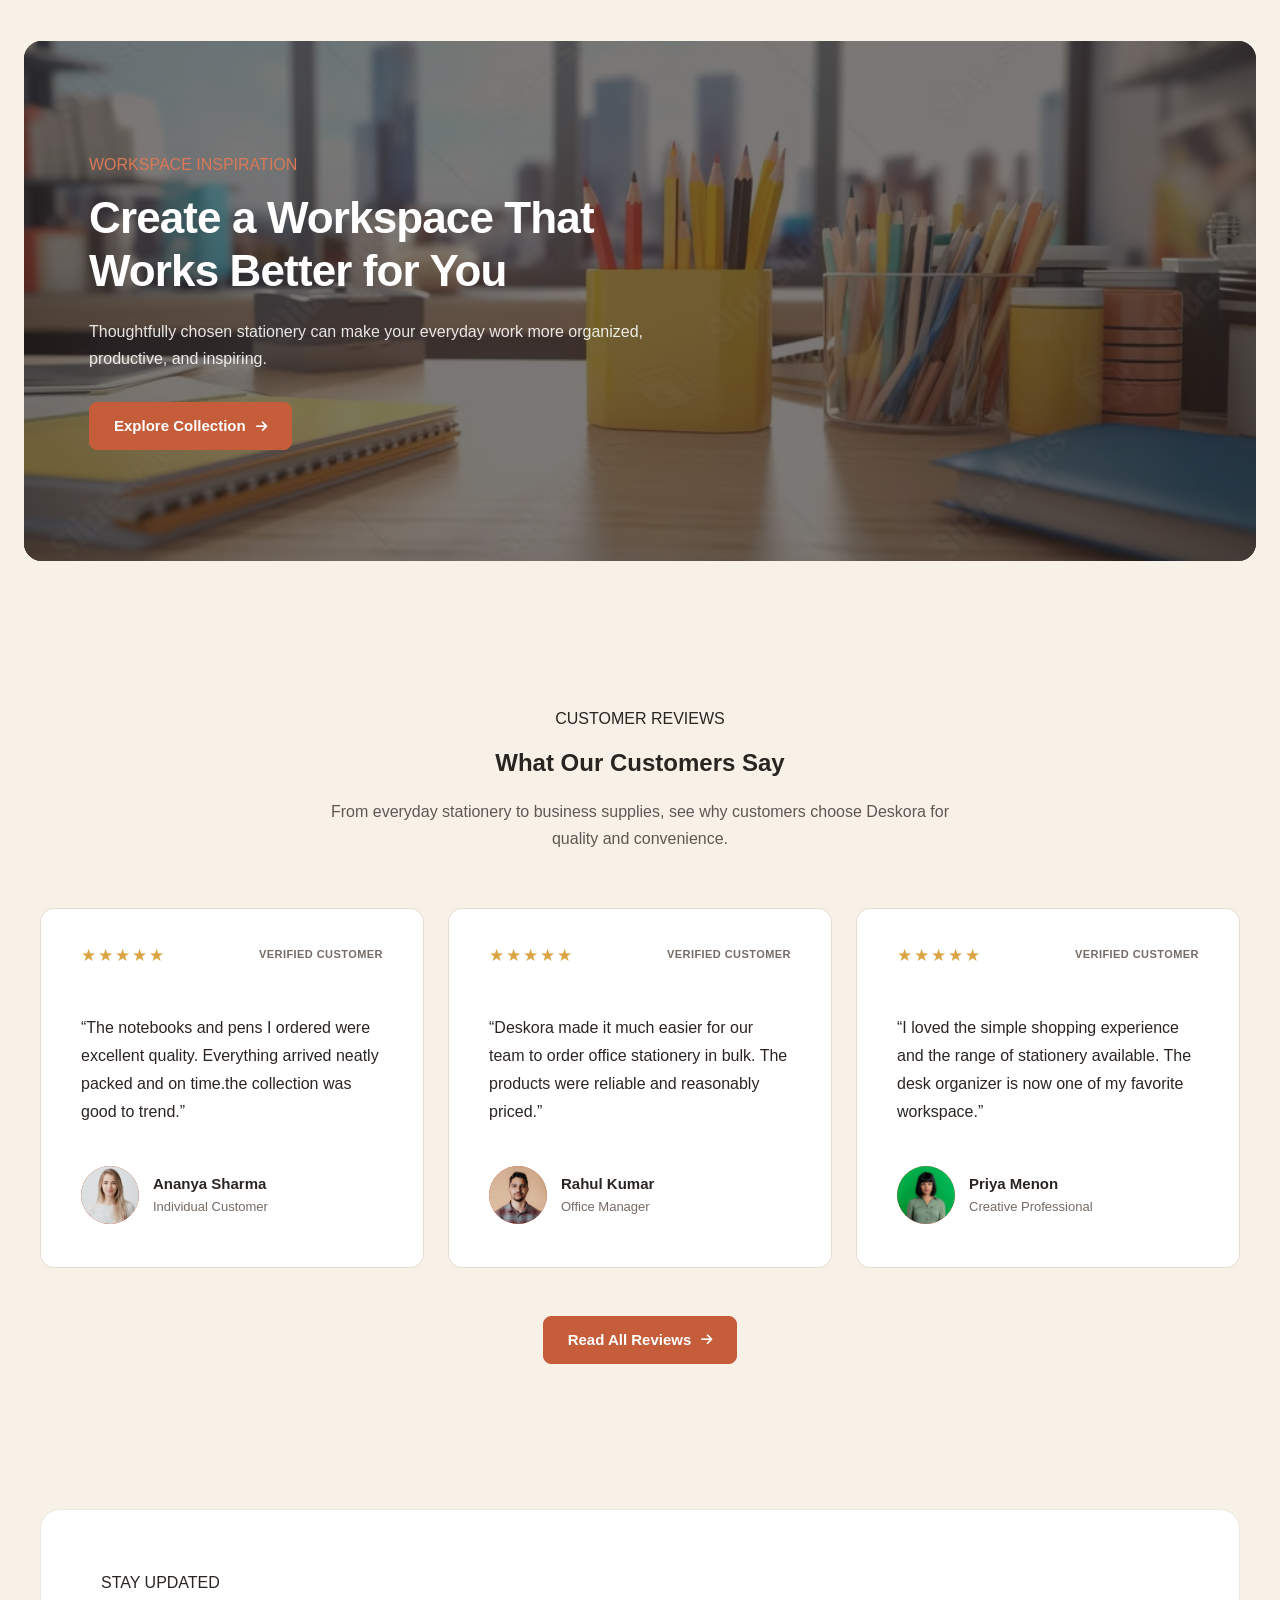
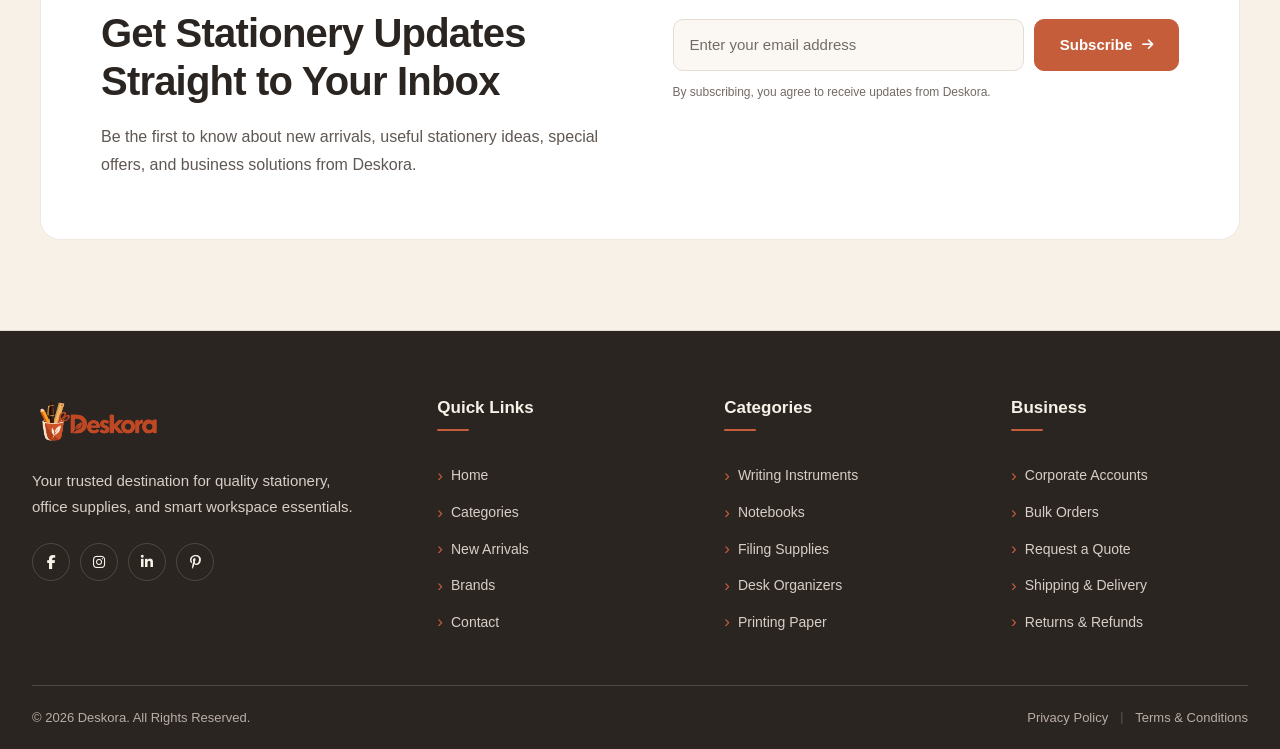
==== commit 6a475b51: "Add files via upload" ====
--- a/index.html
+++ b/index.html
@@ -408,7 +408,7 @@
                 ============================================== -->
 
                 <a
-                    href="login.html"
+                    href="contact.html"
                     class="header-login-btn">
 
                     <i
@@ -417,7 +417,7 @@
                     </i>
 
                     <span>
-                        Login
+                        Book Now
                     </span>
 
                 </a>
@@ -739,7 +739,7 @@
                     <!-- LOGIN -->
 
                     <a
-                        href="login.html"
+                        href="contact.html"
                         class="mobile-login-btn">
 
                         <i
@@ -748,7 +748,7 @@
                         </i>
 
                         <span>
-                            Login
+                            Book Now 
                         </span>
 
                     </a>
--- a/css/style.css
+++ b/css/style.css
@@ -28520,4 +28520,60 @@
     object-fit: cover !important;
     object-position: center !important;
     border-radius: 50% !important;
+}
+
+
+
+
+
+
+/* =========================================================
+   DESK BENEFITS IMAGE
+   ========================================================= */
+
+.desk-benefits-image {
+    width: 100%;
+    margin-top: 30px;
+    overflow: hidden;
+    border-radius: 12px;
+}
+
+.desk-benefits-image img {
+    display: block;
+    width: 100%;
+    height: 230px;
+    object-fit: cover;
+    object-position: center;
+}
+
+
+/* =========================================================
+   TABLET
+   ========================================================= */
+
+@media (max-width: 1024px) {
+
+    .desk-benefits-image {
+        margin-top: 25px;
+    }
+
+    .desk-benefits-image img {
+        height: 200px;
+    }
+}
+
+
+/* =========================================================
+   MOBILE
+   ========================================================= */
+
+@media (max-width: 767px) {
+
+    .desk-benefits-image {
+        margin-top: 24px;
+    }
+
+    .desk-benefits-image img {
+        height: 220px;
+    }
 }
--- a/css/responsive.css
+++ b/css/responsive.css
@@ -38085,4 +38085,175 @@
         margin: 0 !important;
         box-sizing: border-box !important;
     }
+}
+
+
+
+
+
+/* =========================================================
+   HOME 1 HERO — CENTER ALIGNMENT
+   ========================================================= */
+
+.hero-container {
+    display: flex !important;
+    align-items: center !important;
+    justify-content: center !important;
+}
+
+.hero-content {
+    width: 100% !important;
+    max-width: 850px !important;
+    margin: 0 auto !important;
+    text-align: center !important;
+}
+
+.hero-eyebrow,
+.hero-title,
+.hero-description {
+    text-align: center !important;
+}
+
+.hero-description {
+    margin-left: auto !important;
+    margin-right: auto !important;
+}
+
+.hero-actions {
+    display: flex !important;
+    align-items: center !important;
+    justify-content: center !important;
+}
+
+
+
+
+@media (min-width: 768px) and (max-width: 768px) {
+
+    .notebooks-purpose-card:last-child {
+        grid-column: 1 / -1 !important;
+        justify-self: center !important;
+        width: calc(50% - 10px) !important;
+    }
+
+}
+
+
+
+
+
+@media (min-width: 768px) and (max-width: 768px) {
+    .login-welcome-content {
+        padding-right: 20px !important;
+    }
+}
+
+/* =========================================================
+   REGISTER — PASSWORD FIELD FIX
+   iPad Mini / Tablet
+   ========================================================= */
+
+@media (min-width: 768px) and (max-width: 1024px) {
+
+    .register-password-field {
+        position: relative !important;
+        width: 100% !important;
+    }
+
+    .register-password-field input {
+        width: 100% !important;
+        padding-right: 48px !important;
+        box-sizing: border-box !important;
+    }
+
+    .register-password-toggle {
+        position: absolute !important;
+        top: 50% !important;
+        right: 12px !important;
+        transform: translateY(-50%) !important;
+
+        width: 30px !important;
+        height: 30px !important;
+
+        display: flex !important;
+        align-items: center !important;
+        justify-content: center !important;
+
+        margin: 0 !important;
+        padding: 0 !important;
+        z-index: 2 !important;
+    }
+
+}
+
+
+/* =========================================================
+   MOBILE
+   ========================================================= */
+
+@media (max-width: 767px) {
+
+    .register-password-field {
+        position: relative !important;
+        width: 100% !important;
+    }
+
+    .register-password-field input {
+        width: 100% !important;
+        padding-right: 46px !important;
+        box-sizing: border-box !important;
+    }
+
+    .register-password-toggle {
+        position: absolute !important;
+        top: 50% !important;
+        right: 10px !important;
+        transform: translateY(-50%) !important;
+
+        width: 30px !important;
+        height: 30px !important;
+
+        display: flex !important;
+        align-items: center !important;
+        justify-content: center !important;
+
+        margin: 0 !important;
+        padding: 0 !important;
+        z-index: 2 !important;
+    }
+
+}
+
+
+/* =========================================================
+   RTL
+   ========================================================= */
+
+[dir="rtl"] .register-password-field input {
+    padding-right: 12px !important;
+    padding-left: 48px !important;
+}
+
+[dir="rtl"] .register-password-toggle {
+    right: auto !important;
+    left: 12px !important;
+}
+
+
+/* =========================================================
+   RTL MOBILE
+   ========================================================= */
+
+@media (max-width: 767px) {
+
+    [dir="rtl"] .register-password-field input {
+        padding-right: 12px !important;
+        padding-left: 46px !important;
+    }
+
+    [dir="rtl"] .register-password-toggle {
+        right: auto !important;
+        left: 10px !important;
+    }
+
 }
